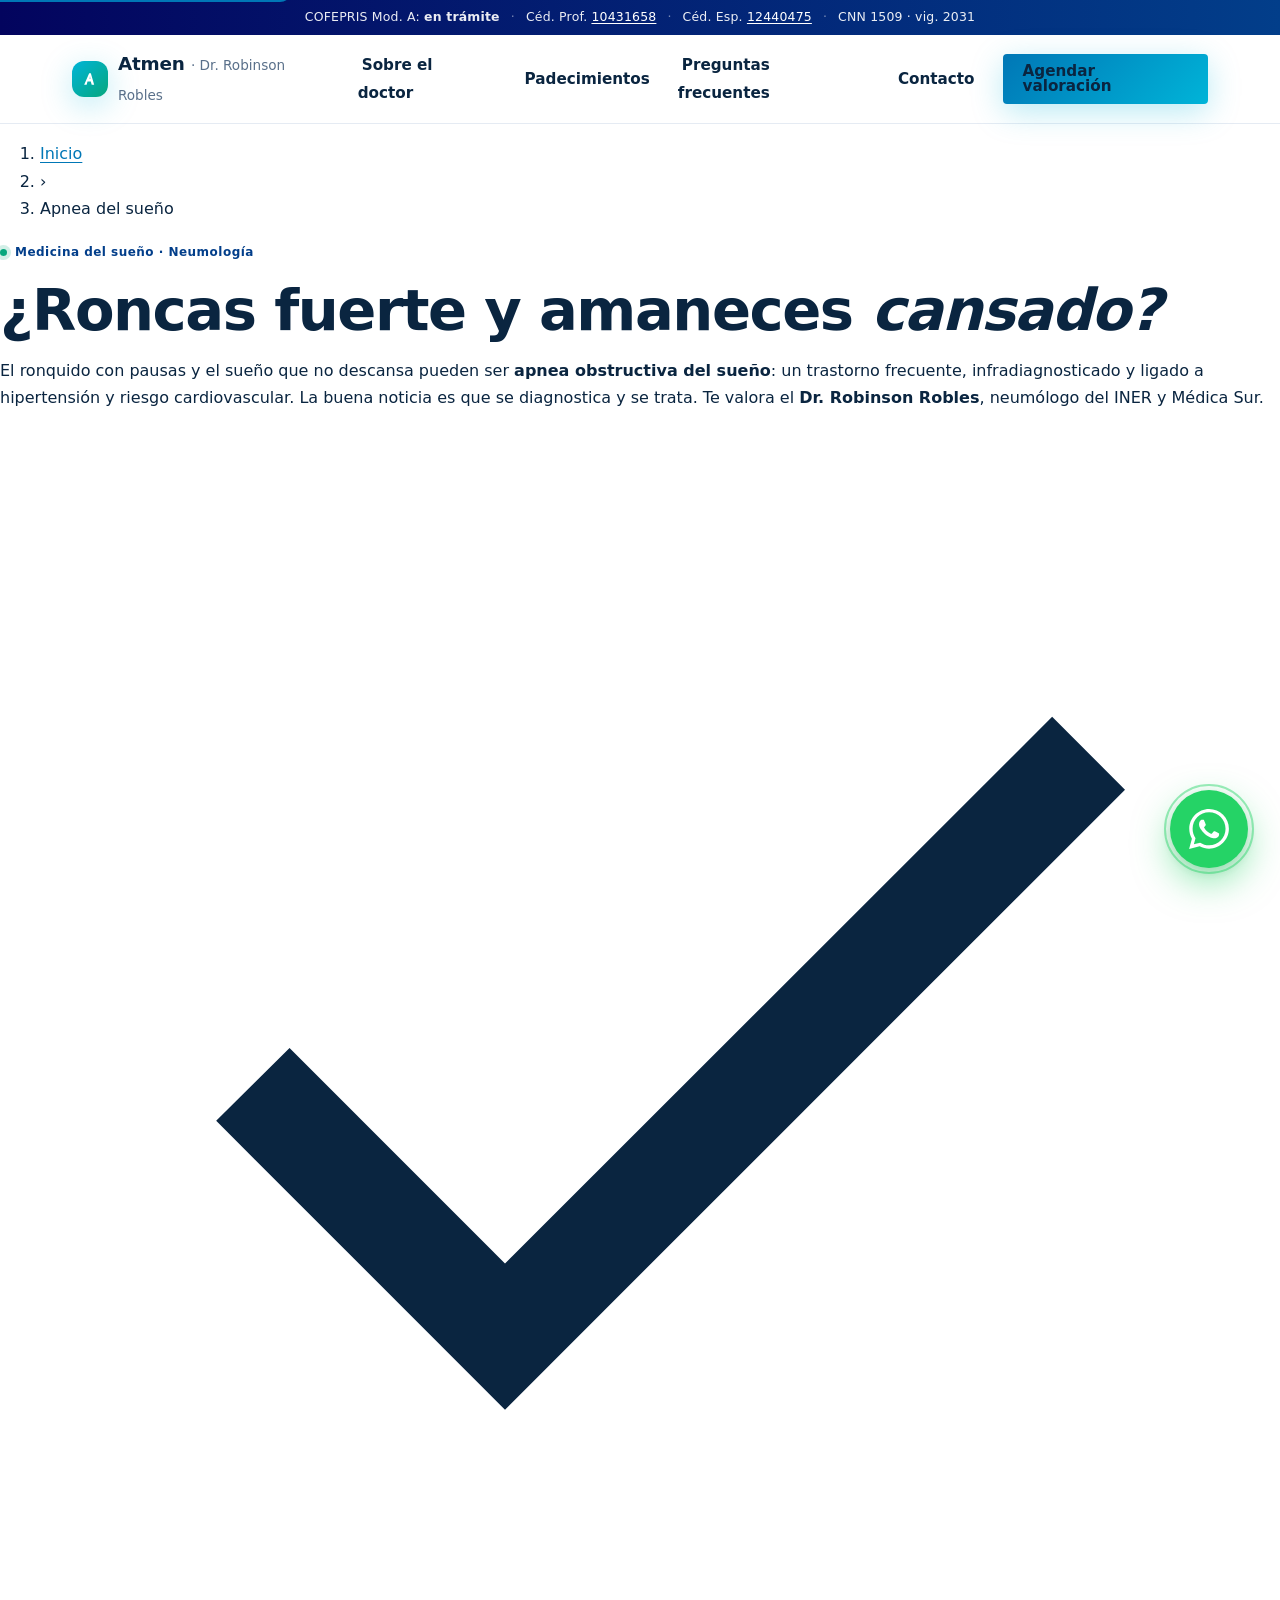
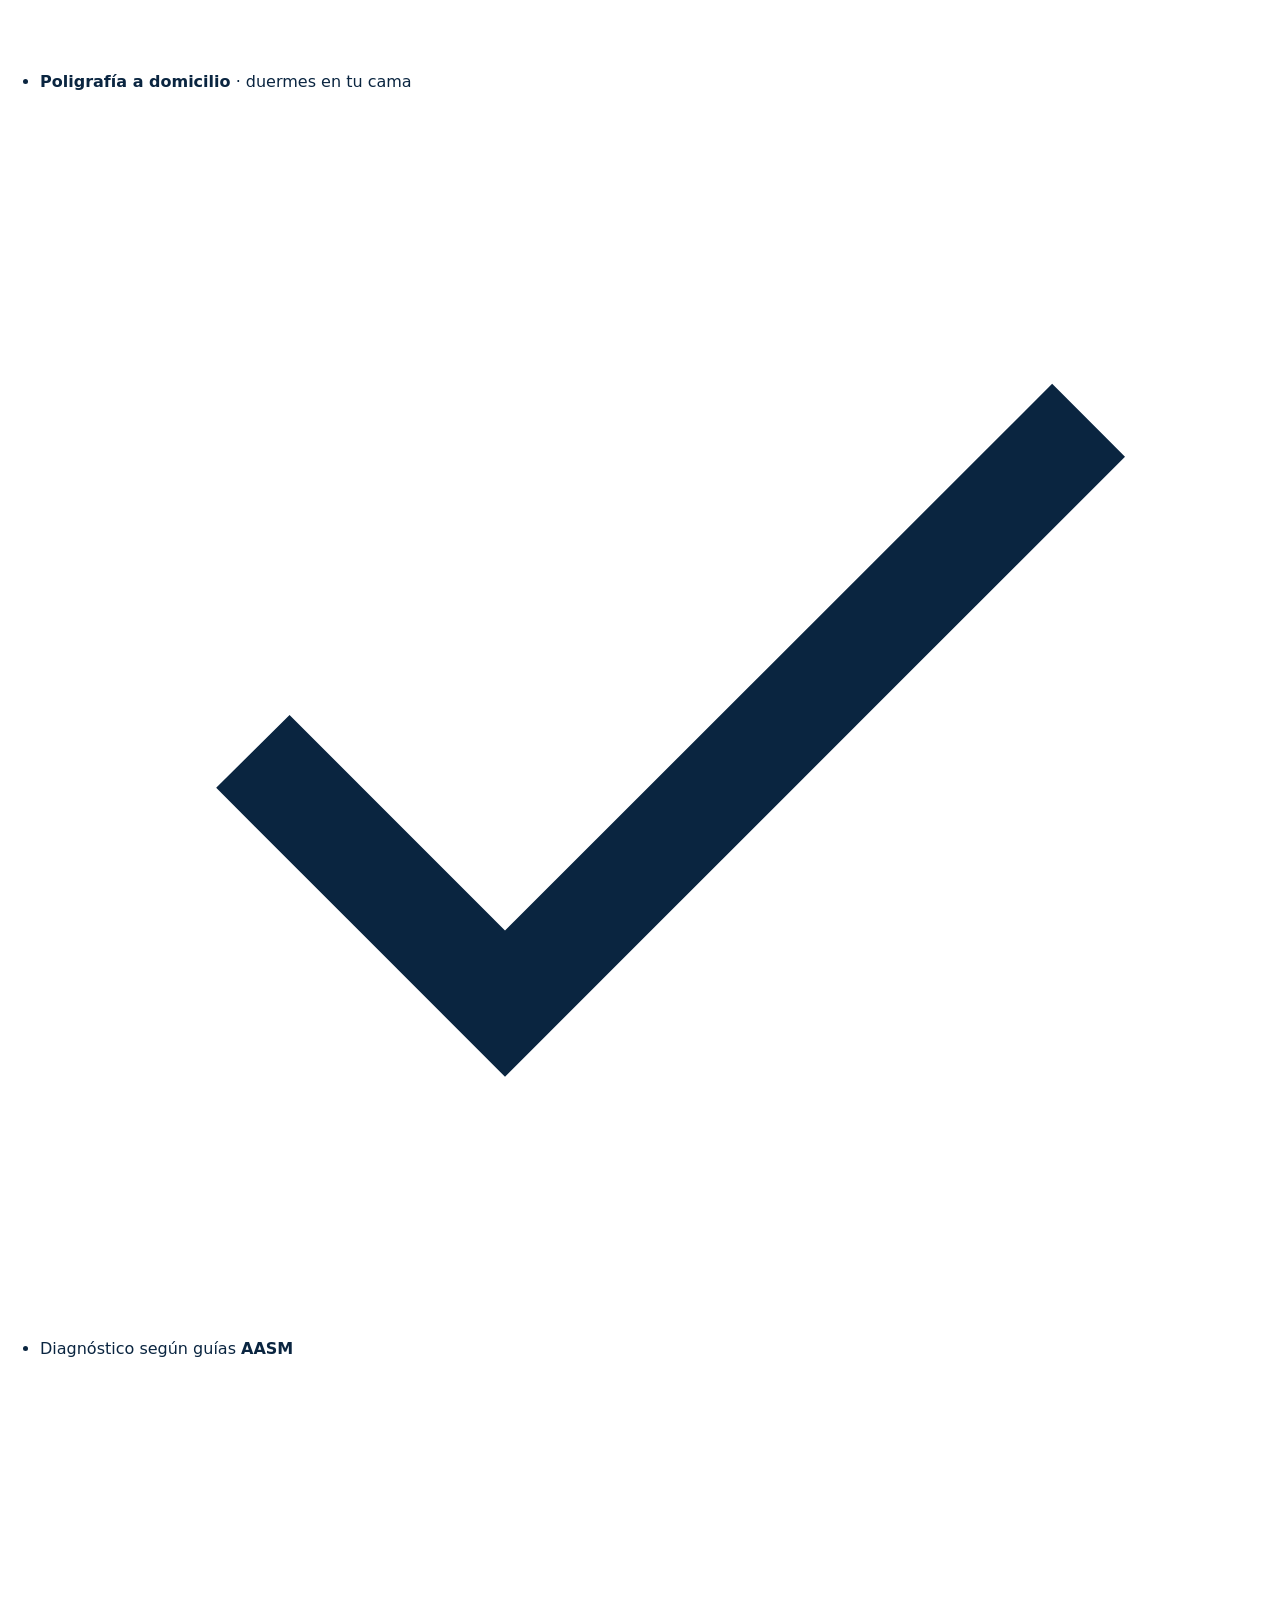
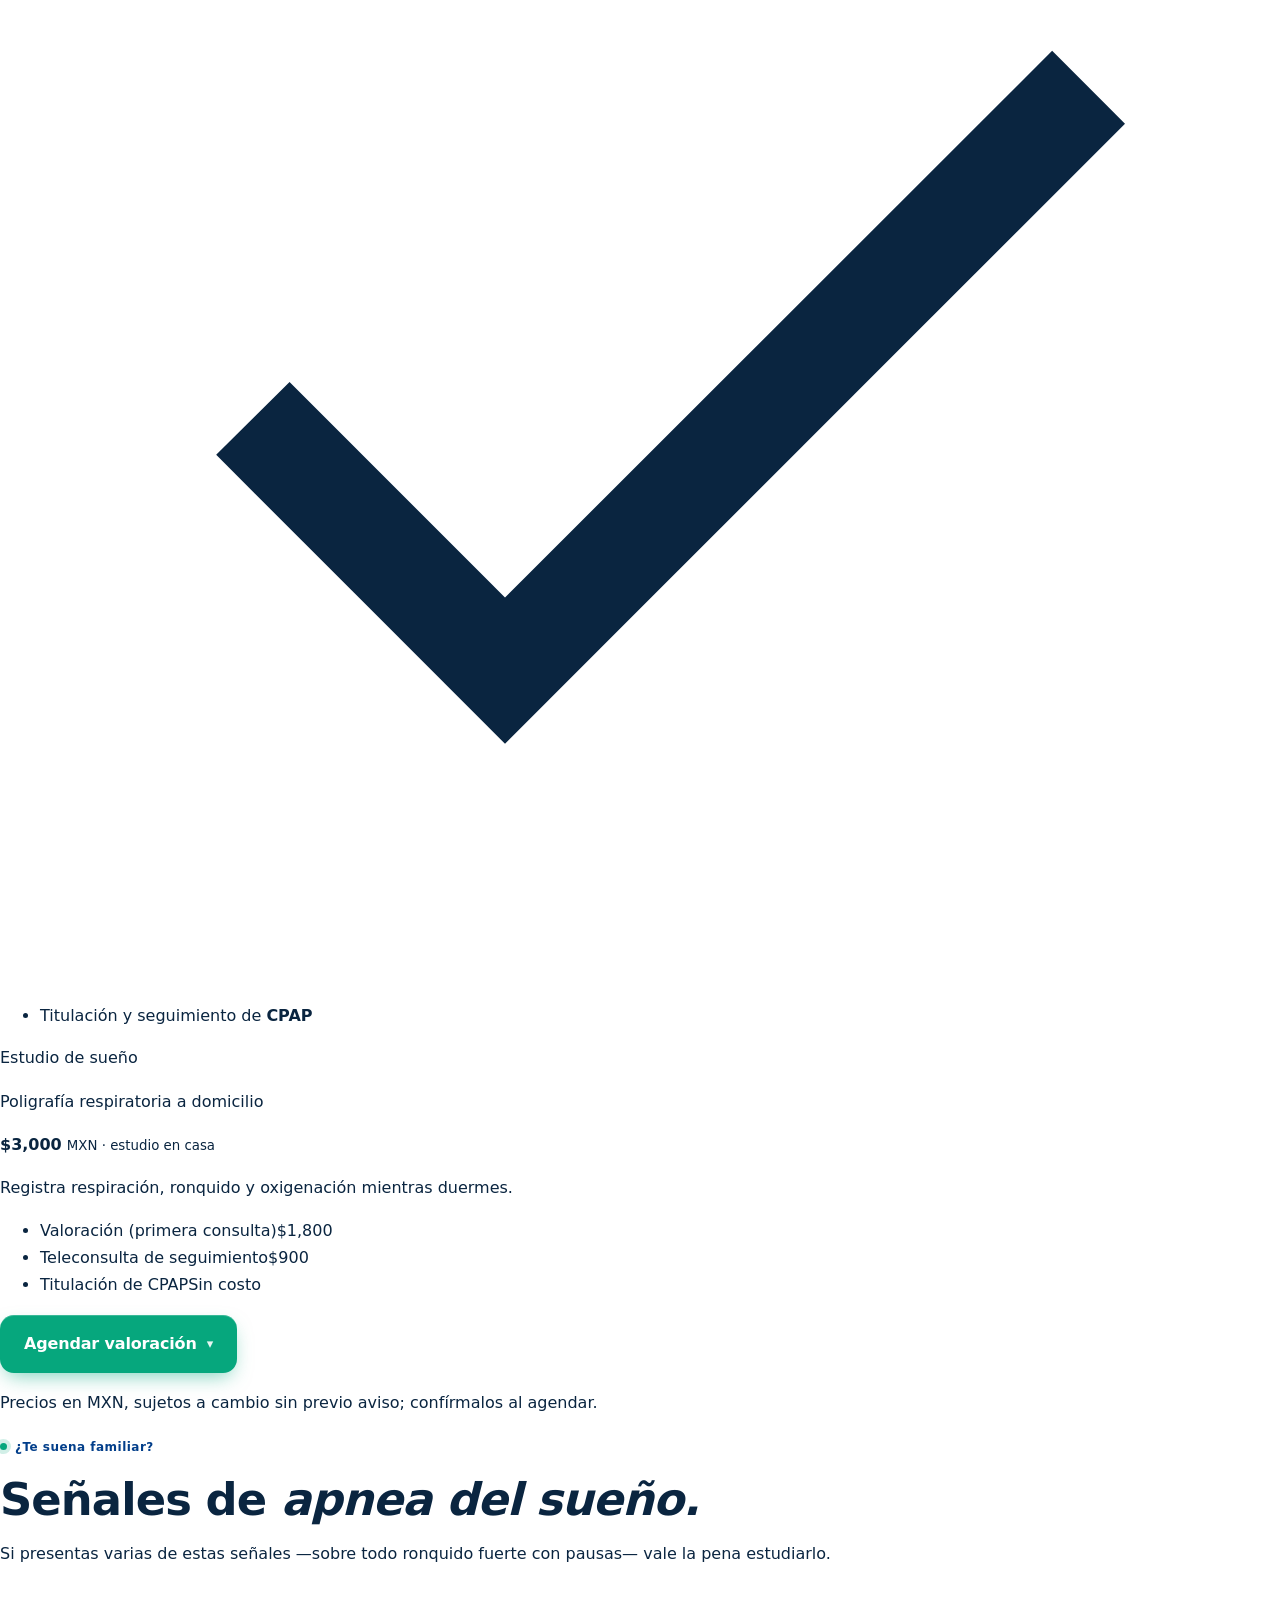
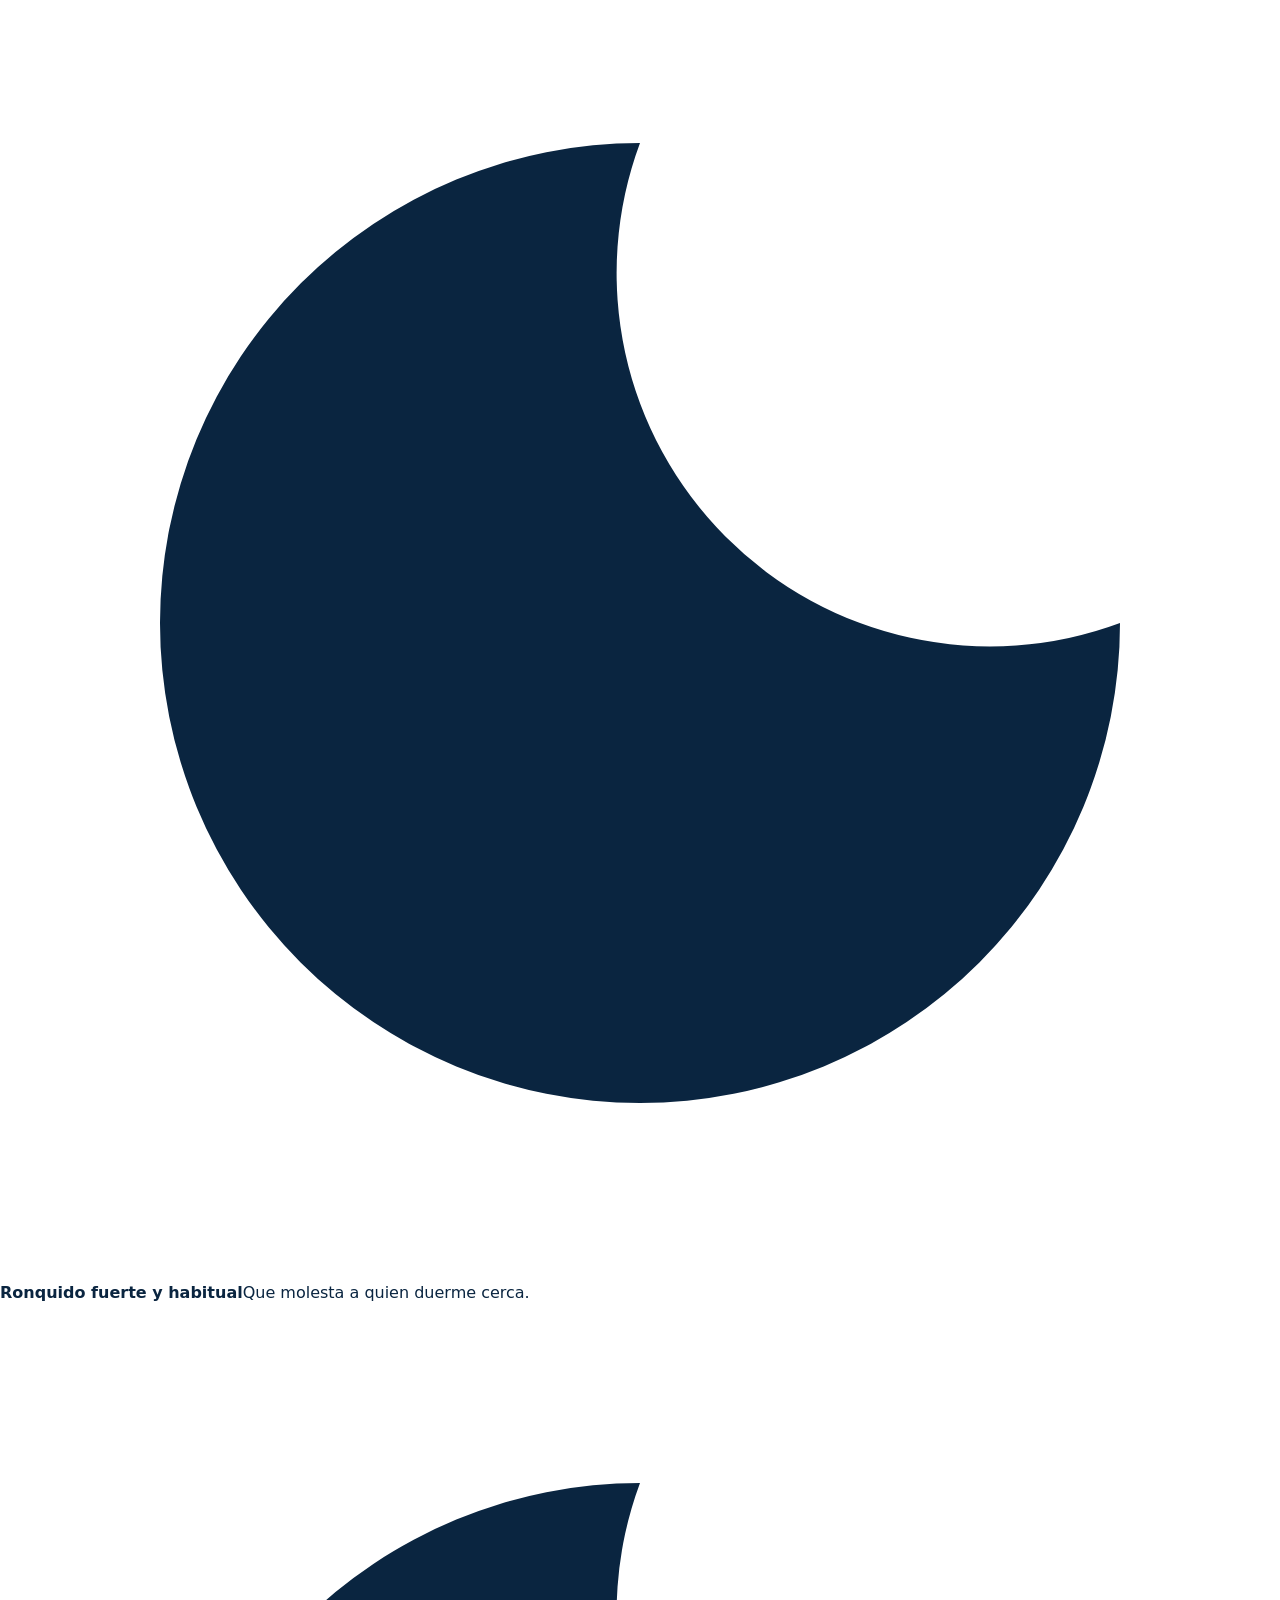
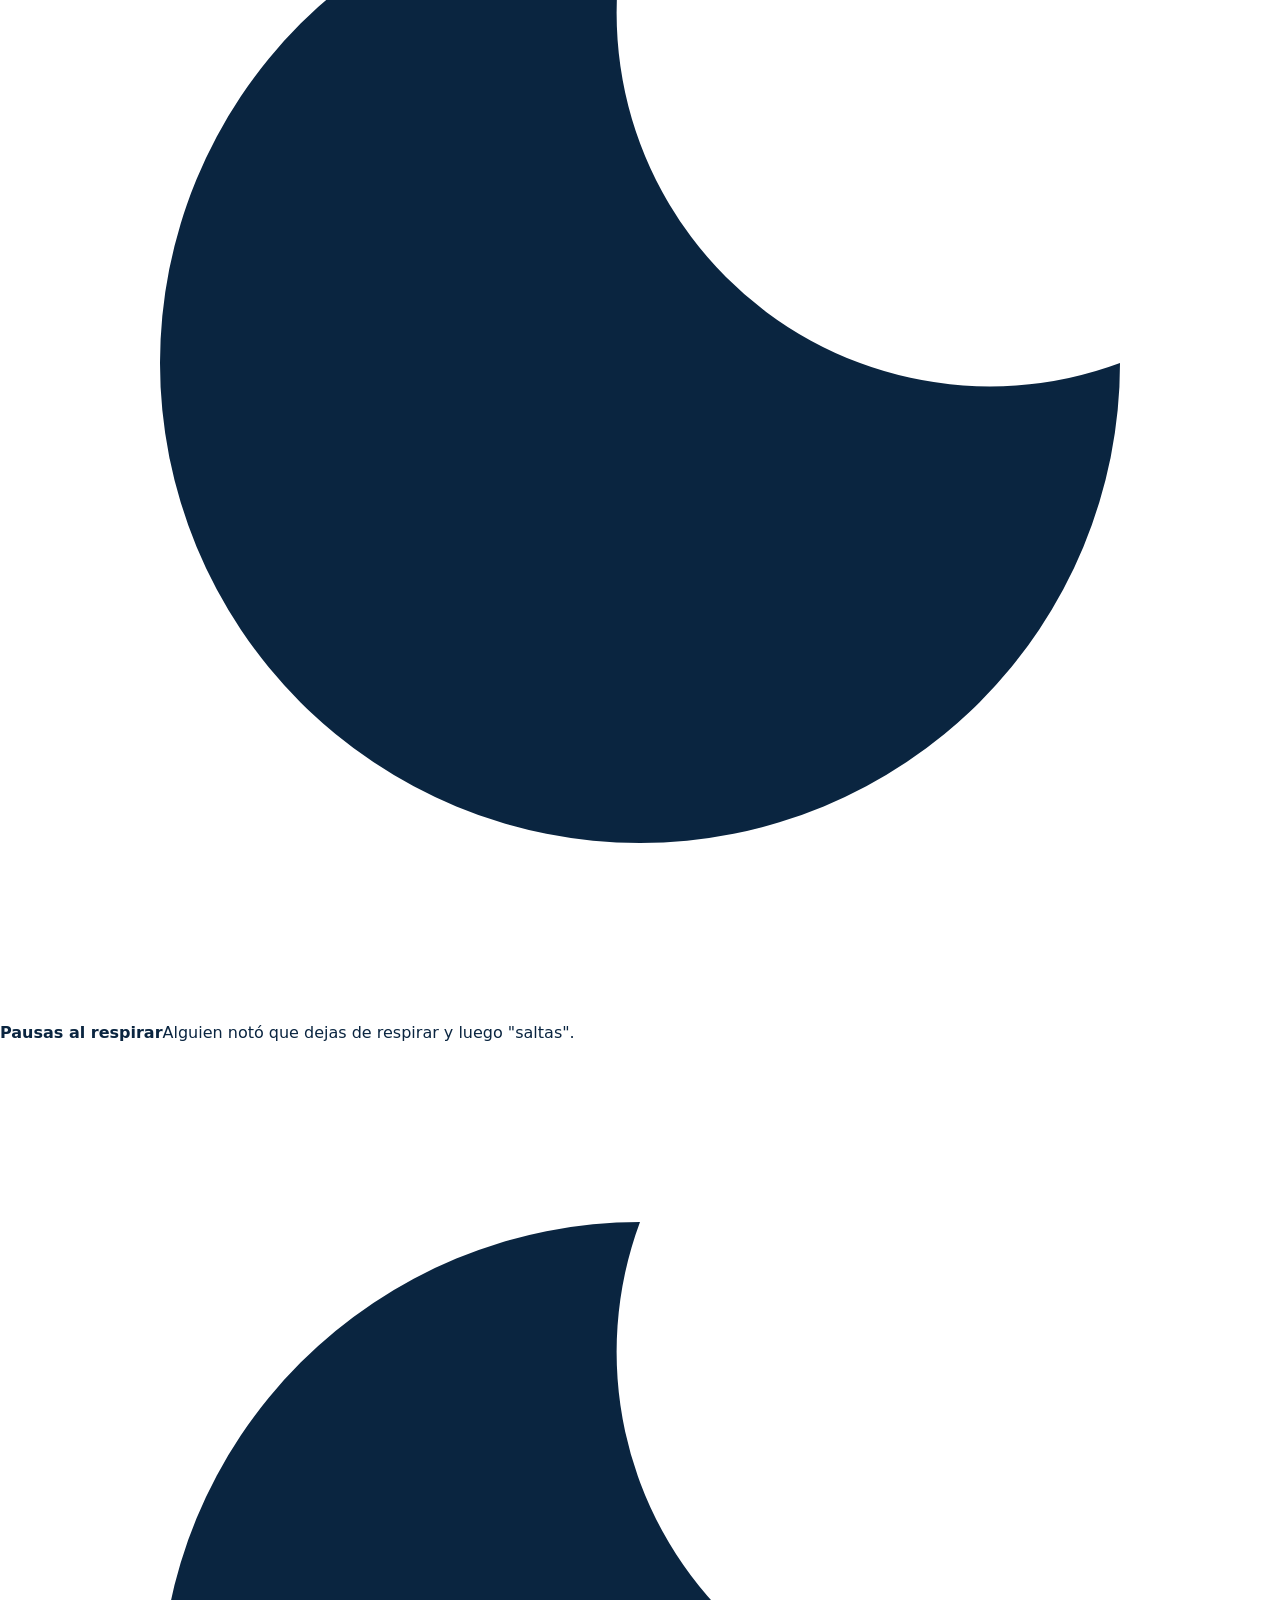
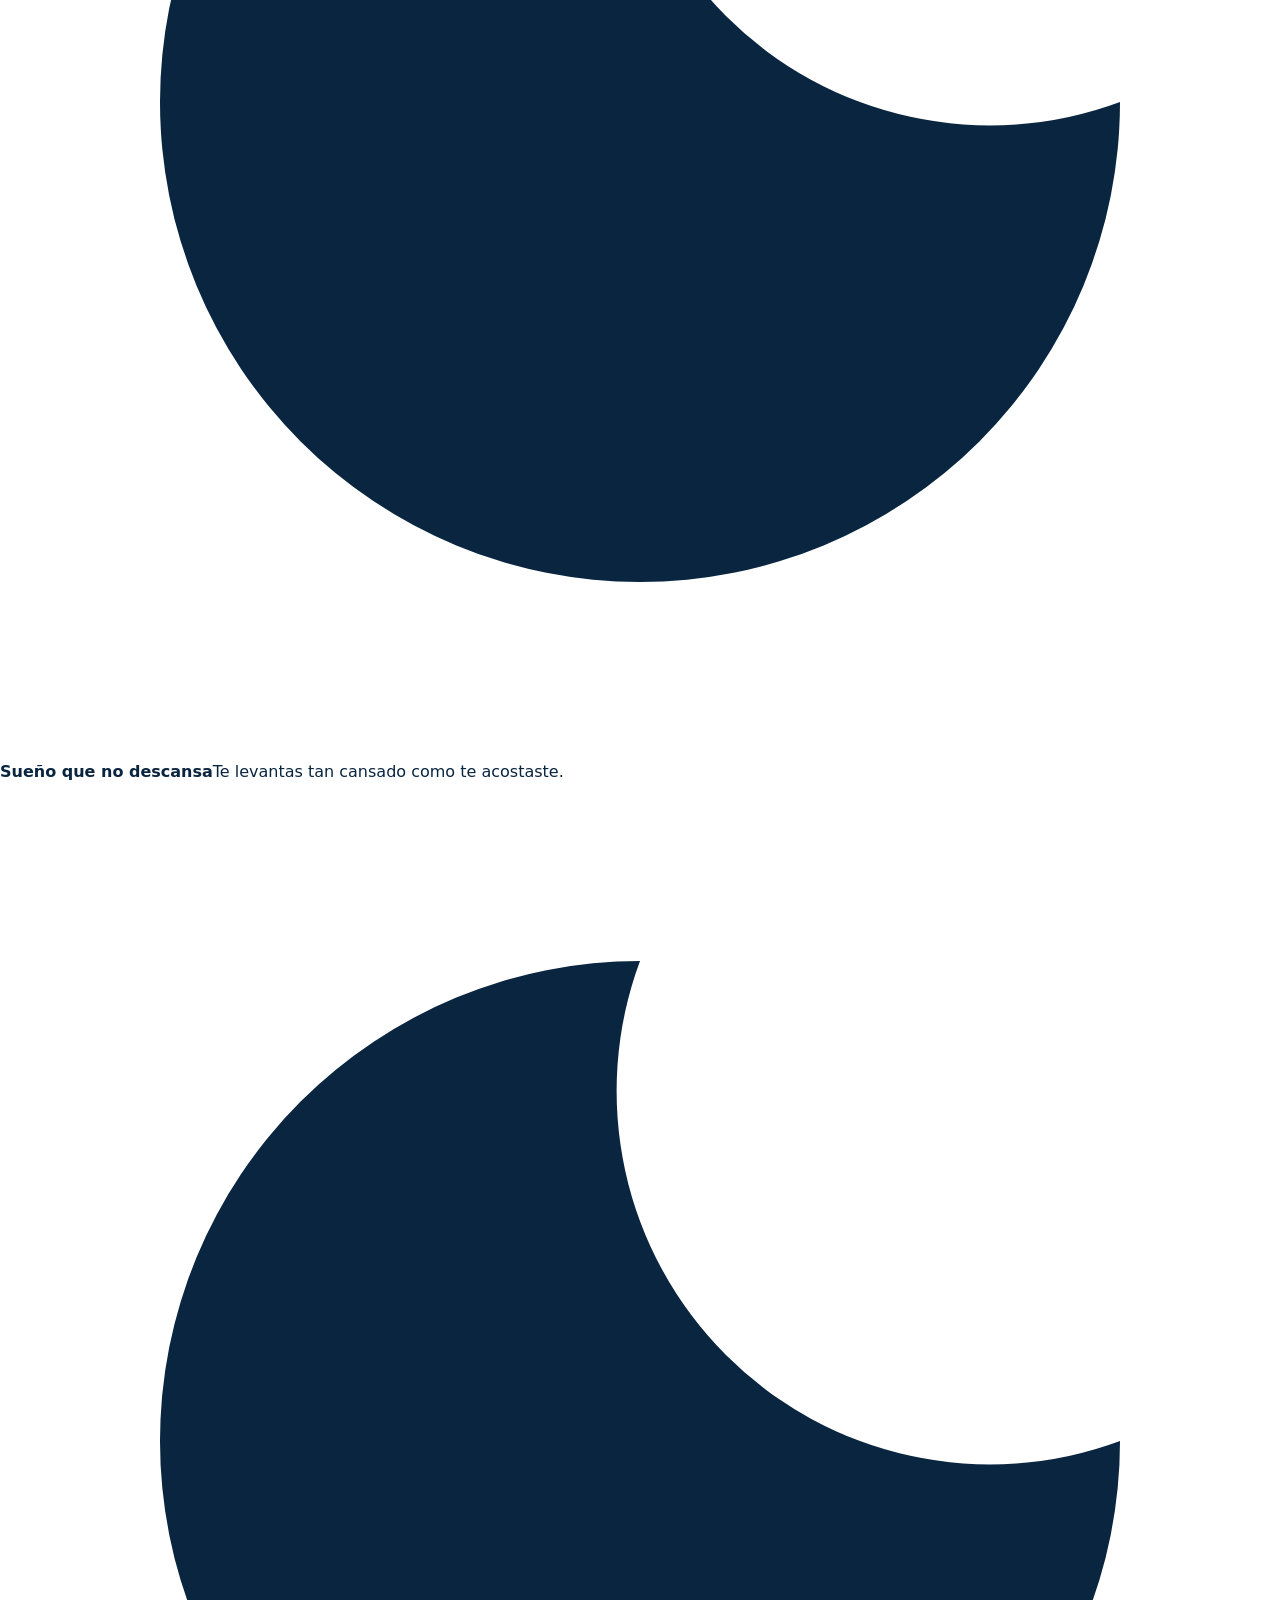
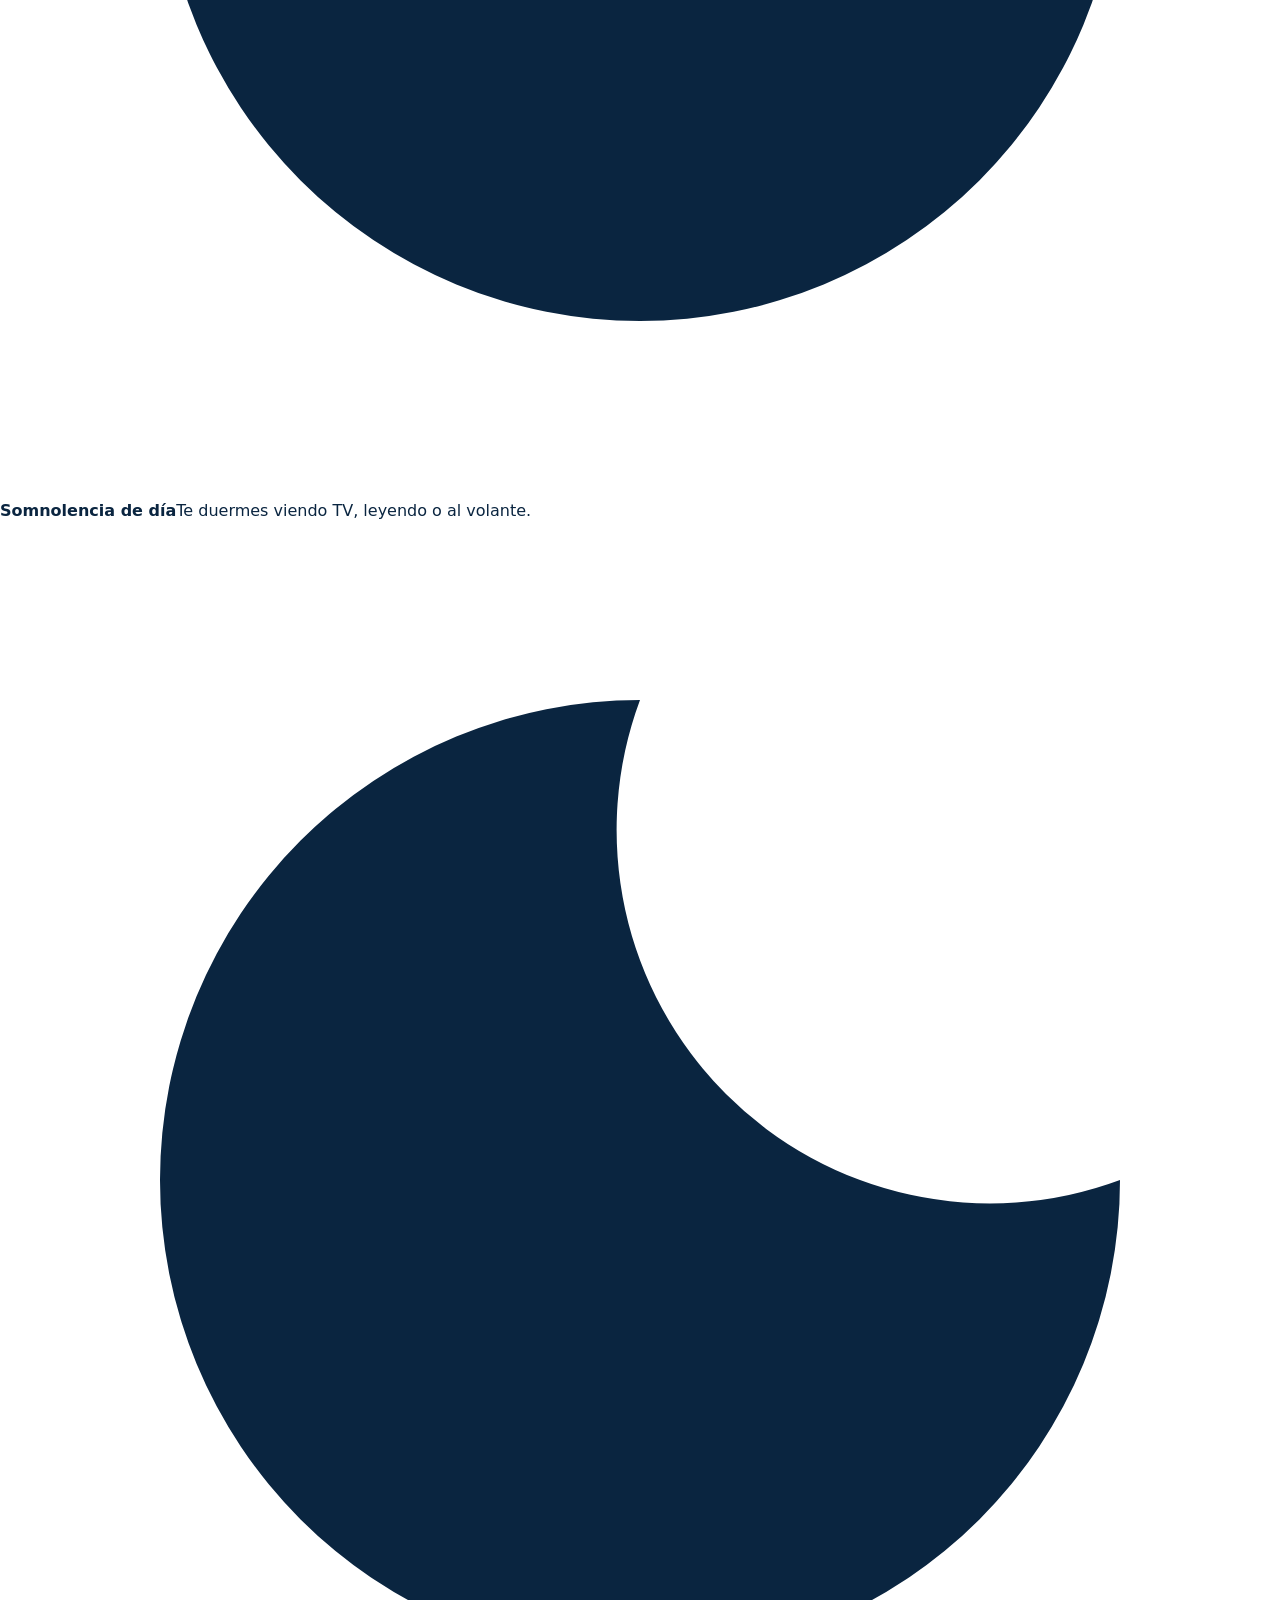
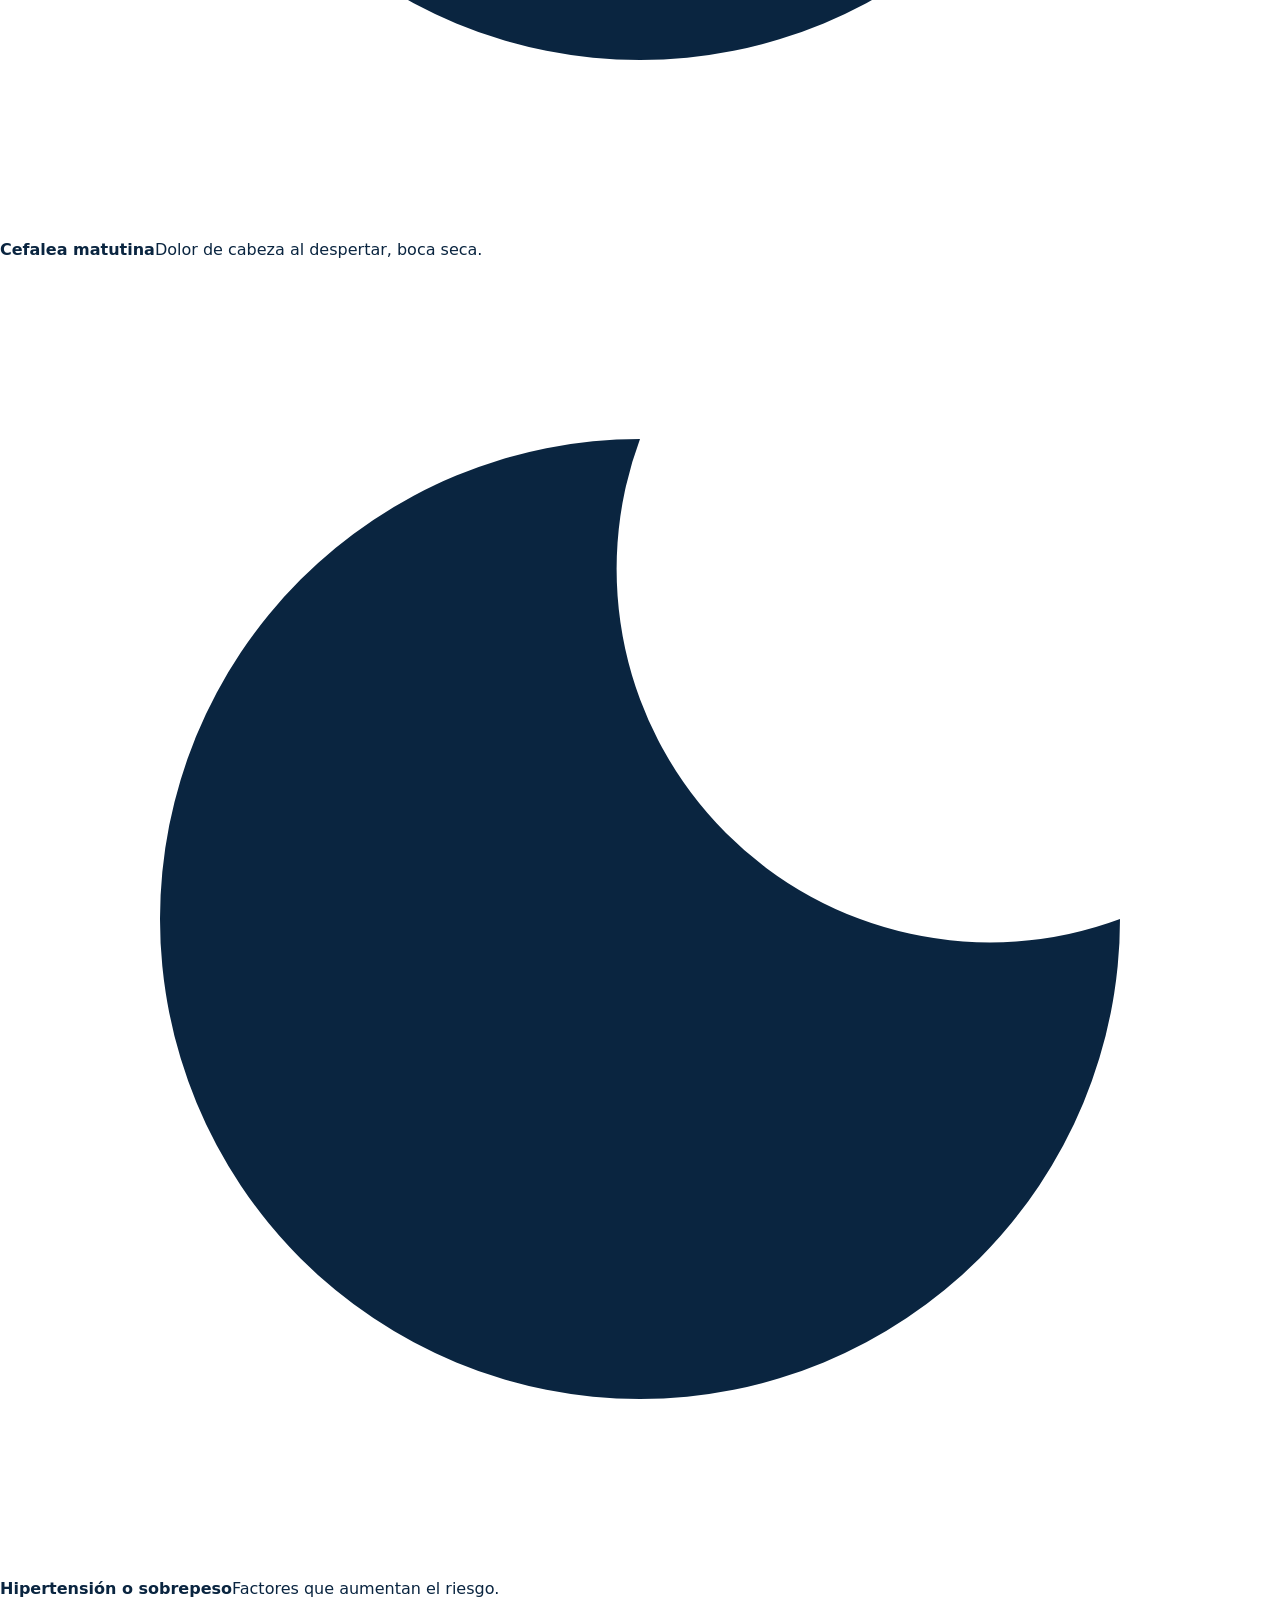
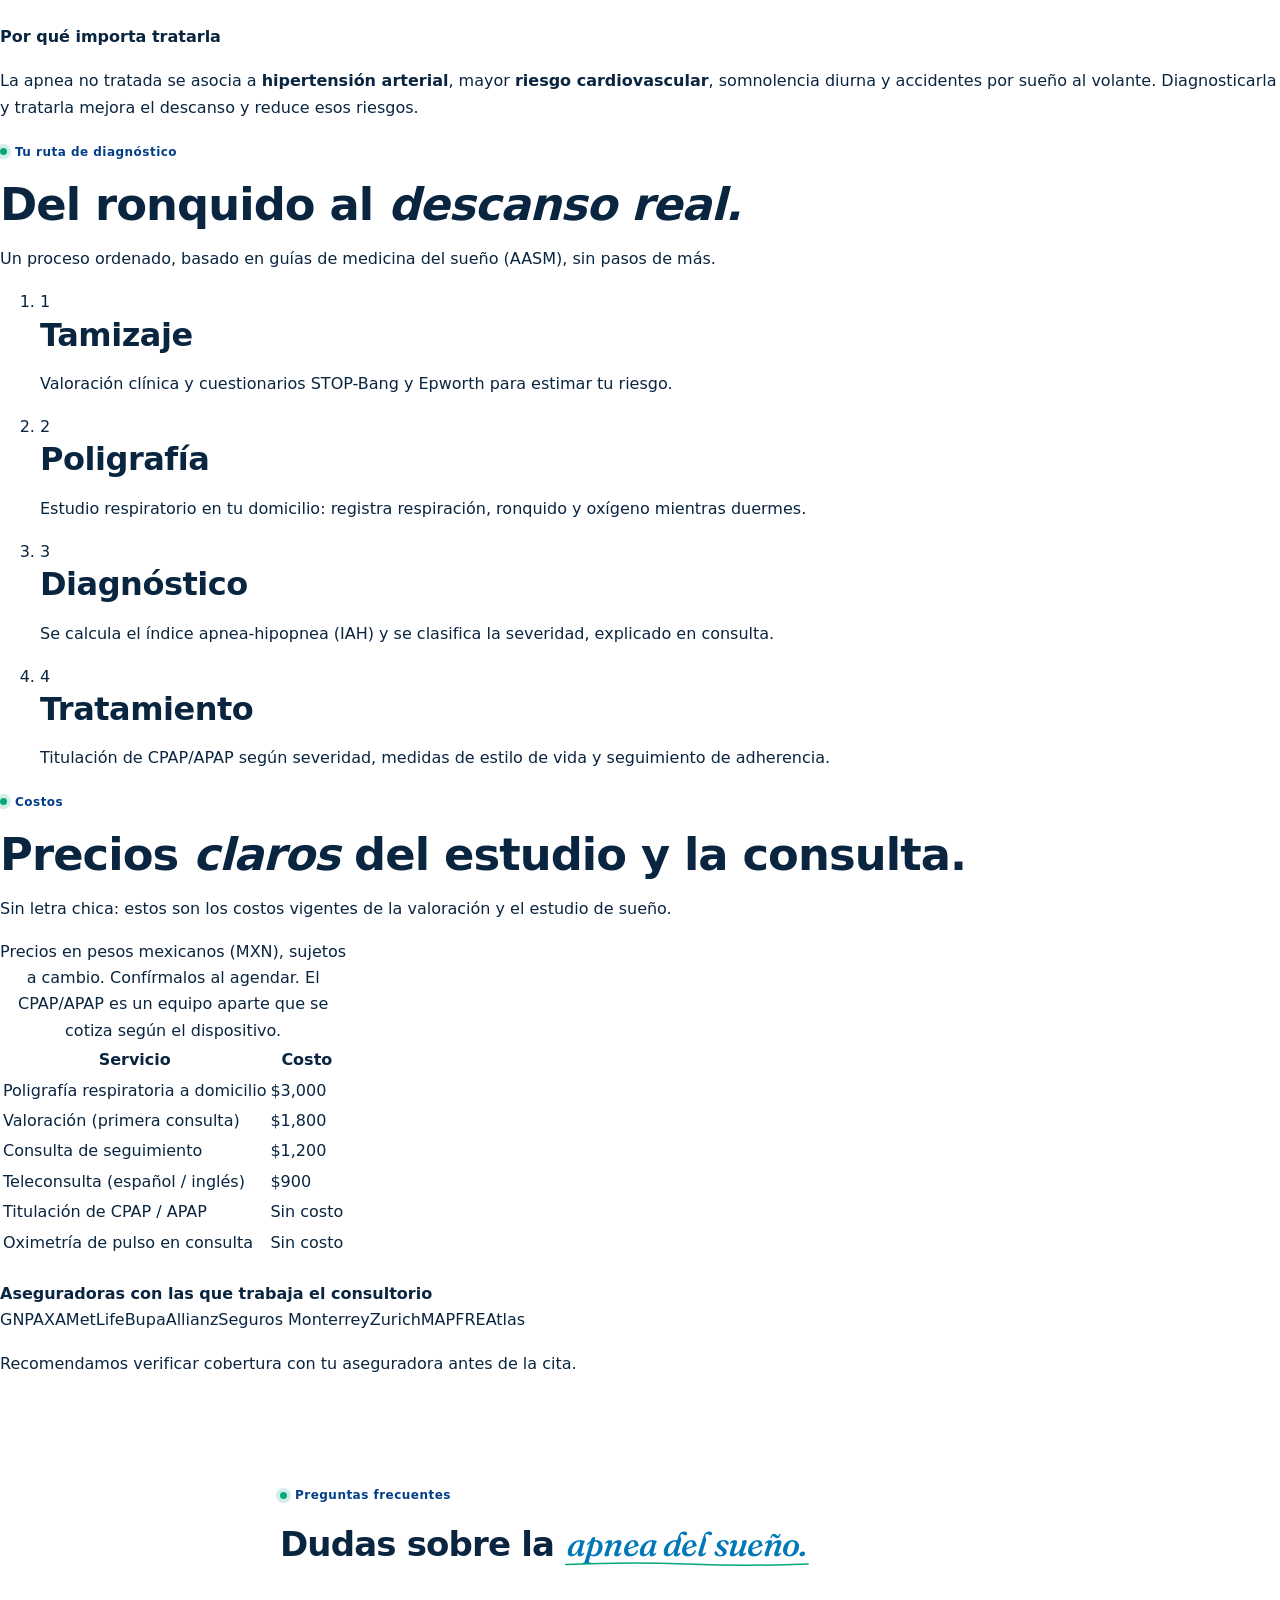
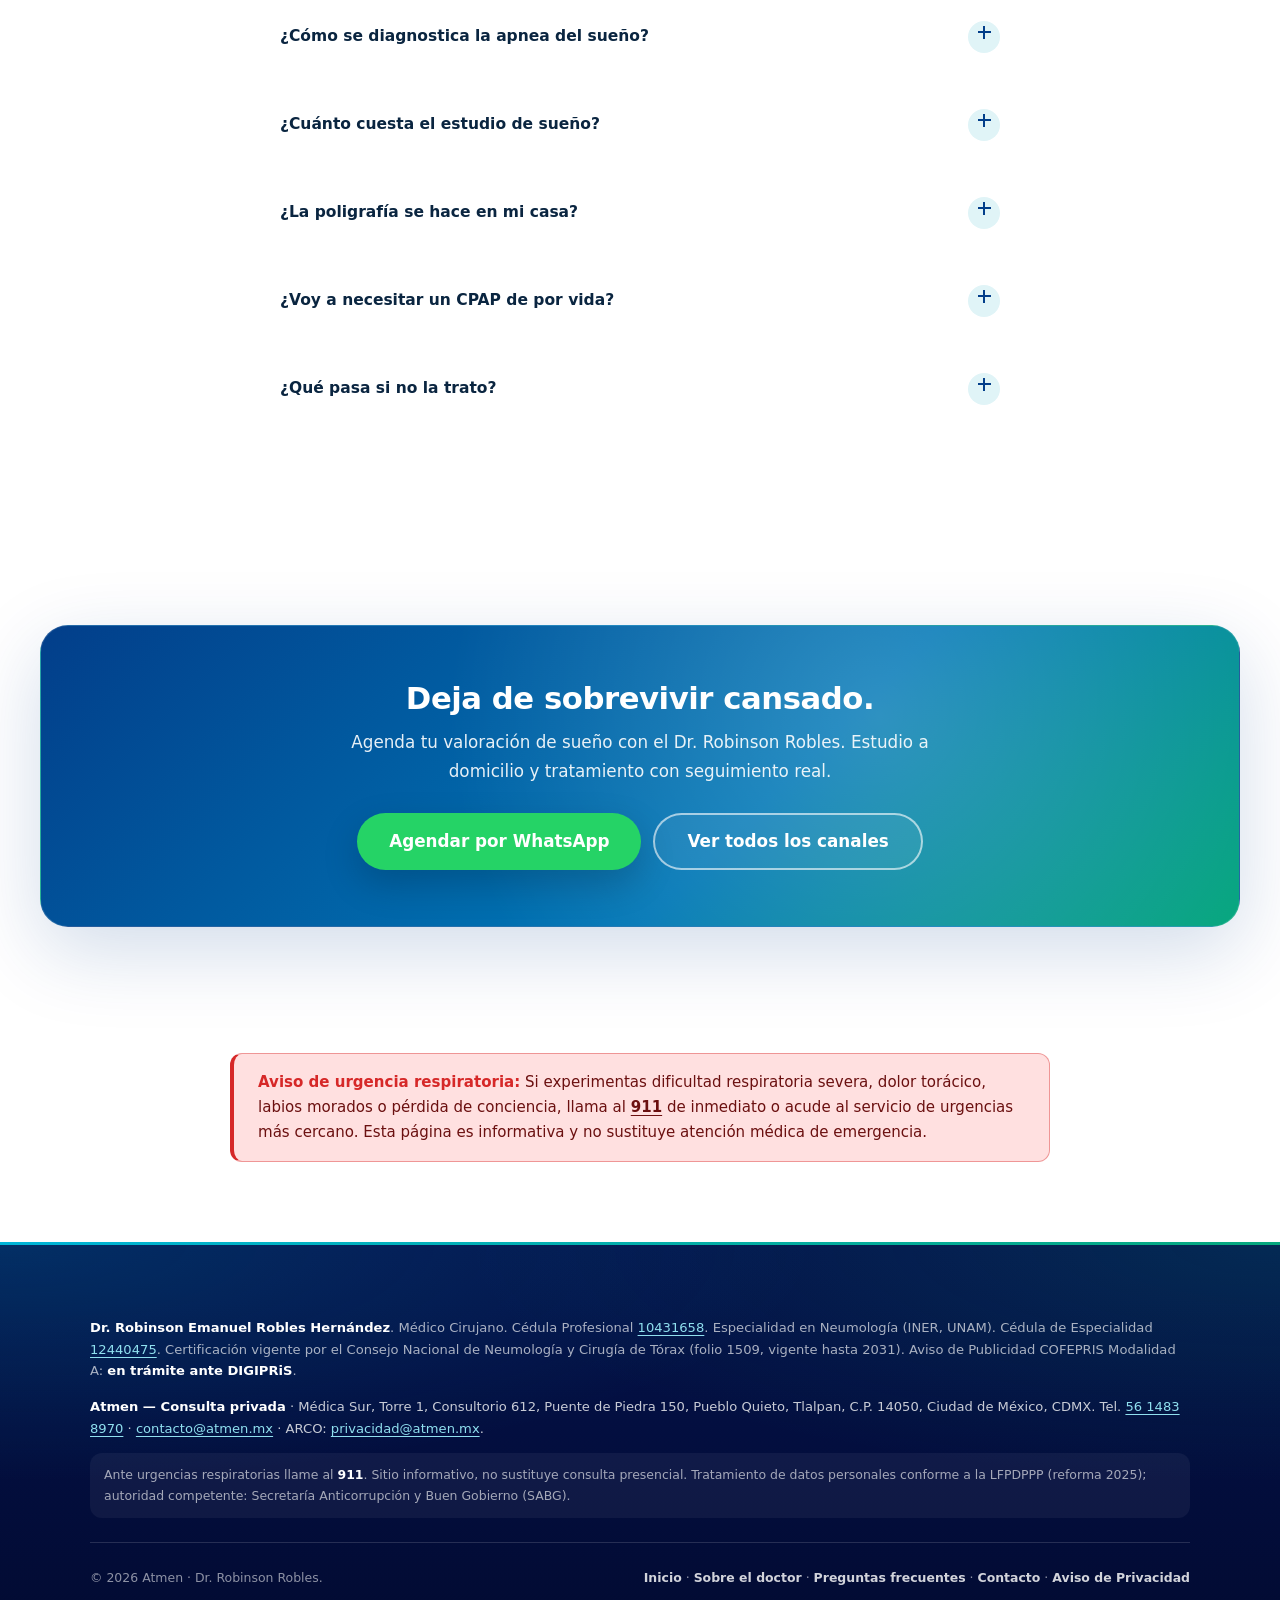
==== apnea-del-sueno/index.html @ 2879128b "feat(landing): pulido UX premium, fichas de padecimientos interactivas y FAQ con evidencia Padecimie" ====
<!DOCTYPE html>
<html lang="es-MX">
<head>
  <meta charset="UTF-8">
  <meta name="viewport" content="width=device-width, initial-scale=1.0, viewport-fit=cover">

  <title>Apnea del Sueño en CDMX | Diagnóstico y CPAP — Dr. Robinson Robles</title>
  <meta name="description" content="¿Roncas y amaneces cansado? Diagnóstico de apnea del sueño en CDMX con poligrafía respiratoria a domicilio ($3,000) y titulación de CPAP. Valoración con el Dr. Robinson Robles, neumólogo del INER y Médica Sur.">
  <meta name="author" content="Dr. Robinson Emanuel Robles Hernández">
  <meta name="robots" content="noindex, follow, max-image-preview:large">
  <meta name="theme-color" content="#023e8a" media="(prefers-color-scheme: light)">
  <meta name="theme-color" content="#03045e" media="(prefers-color-scheme: dark)">
  <meta name="format-detection" content="telephone=yes">

  <meta name="geo.region" content="MX-CMX">
  <meta name="geo.placename" content="Ciudad de México">
  <meta name="geo.position" content="19.292000;-99.173500">
  <meta name="ICBM" content="19.292000, -99.173500">

  <link rel="canonical" href="https://atmen.mx/apnea-del-sueno/">
  <link rel="alternate" hreflang="es-MX" href="https://atmen.mx/apnea-del-sueno/">
  <link rel="alternate" hreflang="x-default" href="https://atmen.mx/apnea-del-sueno/">

  <meta property="og:type" content="website">
  <meta property="og:site_name" content="Atmen">
  <meta property="og:title" content="Apnea del Sueño en CDMX | Diagnóstico y CPAP — Dr. Robinson Robles">
  <meta property="og:description" content="Diagnóstico de apnea del sueño con poligrafía respiratoria a domicilio y titulación de CPAP. Valoración con un neumólogo del INER y Médica Sur.">
  <meta property="og:url" content="https://atmen.mx/apnea-del-sueno/">
  <meta property="og:locale" content="es_MX">
  <meta property="og:image" content="https://atmen.mx/images/og-home.svg">
  <meta property="og:image:width" content="1200">
  <meta property="og:image:height" content="630">
  <meta property="og:image:alt" content="Diagnóstico de apnea del sueño con el Dr. Robinson Robles, CDMX.">

  <meta name="twitter:card" content="summary_large_image">
  <meta name="twitter:title" content="Apnea del Sueño en CDMX | Diagnóstico y CPAP — Dr. Robinson Robles">
  <meta name="twitter:description" content="Diagnóstico de apnea del sueño con poligrafía respiratoria a domicilio y titulación de CPAP.">
  <meta name="twitter:image" content="https://atmen.mx/images/og-home.svg">

  <link rel="icon" type="image/svg+xml" href="../images/favicon.svg">
  <link rel="apple-touch-icon" href="../images/favicon.svg">
  <link rel="manifest" href="../manifest.webmanifest">

  <link rel="preconnect" href="https://fonts.googleapis.com">
  <link rel="preconnect" href="https://fonts.gstatic.com" crossorigin>

  <script type="application/ld+json">
  {
    "@context": "https://schema.org",
    "@graph": [
      {
        "@type": "MedicalWebPage",
        "@id": "https://atmen.mx/apnea-del-sueno/#webpage",
        "url": "https://atmen.mx/apnea-del-sueno/",
        "name": "Apnea del Sueño en CDMX | Diagnóstico y CPAP — Dr. Robinson Robles",
        "inLanguage": "es-MX",
        "isPartOf": { "@id": "https://atmen.mx/#website" },
        "datePublished": "2026-05-28",
        "dateModified": "2026-05-28",
        "lastReviewed": "2026-05-28",
        "reviewedBy": { "@id": "https://atmen.mx/#physician" },
        "specialty": "https://schema.org/Pulmonary",
        "audience": { "@type": "MedicalAudience", "audienceType": "Patient" },
        "about": { "@type": "MedicalCondition", "name": "Apnea obstructiva del sueño", "alternateName": "SAOS" },
        "mainContentOfPage": { "@type": "WebPageElement", "cssSelector": "main" }
      },
      {
        "@type": "BreadcrumbList",
        "@id": "https://atmen.mx/apnea-del-sueno/#breadcrumb",
        "itemListElement": [
          { "@type": "ListItem", "position": 1, "name": "Inicio", "item": "https://atmen.mx/" },
          { "@type": "ListItem", "position": 2, "name": "Apnea del sueño", "item": "https://atmen.mx/apnea-del-sueno/" }
        ]
      },
      {
        "@type": ["Physician", "Person"],
        "@id": "https://atmen.mx/#physician",
        "name": "Dr. Robinson Emanuel Robles Hernández",
        "alternateName": "Dr. Robinson Robles",
        "honorificPrefix": "Dr.",
        "jobTitle": "Médico Neumólogo · Investigador clínico",
        "image": "https://atmen.mx/images/doctor-portrait.svg",
        "url": "https://atmen.mx/sobre-el-doctor/",
        "telephone": "+5215614838970",
        "email": "contacto@atmen.mx",
        "medicalSpecialty": "https://schema.org/Pulmonary",
        "knowsLanguage": ["es-MX", "en"],
        "worksFor": { "@id": "https://atmen.mx/#organization" },
        "hasCredential": [
          { "@type": "EducationalOccupationalCredential", "name": "Cédula Profesional de Médico Cirujano", "credentialCategory": "license", "identifier": "10431658" },
          { "@type": "EducationalOccupationalCredential", "name": "Cédula de Especialidad en Neumología", "credentialCategory": "license", "identifier": "12440475" }
        ],
        "sameAs": [
          "https://www.doctoralia.com.mx/robinson-robles/neumologo/ciudad-de-mexico",
          "https://scholar.google.com/citations?user=r5pw7WwAAAAJ&hl=es",
          "https://orcid.org/0000-0003-3708-7368"
        ]
      },
      {
        "@type": ["MedicalClinic", "MedicalOrganization"],
        "@id": "https://atmen.mx/#organization",
        "name": "Atmen — Consultorio del Dr. Robinson Robles",
        "url": "https://atmen.mx/",
        "telephone": "+5215614838970",
        "email": "contacto@atmen.mx",
        "priceRange": "$$",
        "currenciesAccepted": "MXN",
        "medicalSpecialty": "https://schema.org/Pulmonary",
        "address": { "@type": "PostalAddress", "streetAddress": "Puente de Piedra 150, Torre 1, Consultorio 612", "addressLocality": "Tlalpan", "addressRegion": "CDMX", "postalCode": "14050", "addressCountry": "MX" },
        "geo": { "@type": "GeoCoordinates", "latitude": 19.292000, "longitude": -99.173500 },
        "containedInPlace": { "@type": "Hospital", "name": "Hospital Médica Sur", "url": "https://www.medicasur.com.mx/" },
        "aggregateRating": { "@type": "AggregateRating", "bestRating": "5", "worstRating": "1", "ratingValue": "4.9", "ratingCount": 131, "reviewCount": 131 }
      },
      {
        "@type": "FAQPage",
        "@id": "https://atmen.mx/apnea-del-sueno/#faq",
        "mainEntity": [
          { "@type": "Question", "name": "¿Cómo se diagnostica la apnea del sueño?", "acceptedAnswer": { "@type": "Answer", "text": "Se inicia con una valoración clínica y cuestionarios de tamizaje (STOP-Bang, Epworth). El diagnóstico se confirma con una poligrafía respiratoria, que en muchos casos puede realizarse en tu domicilio, o con polisomnografía cuando el caso lo amerita. El resultado se expresa en el índice de apnea-hipopnea (IAH)." } },
          { "@type": "Question", "name": "¿Cuánto cuesta el estudio de sueño?", "acceptedAnswer": { "@type": "Answer", "text": "La poligrafía respiratoria tiene un costo de $3,000 MXN y la valoración (primera consulta) $1,800 MXN. Precios sujetos a cambio; confírmalos al agendar." } },
          { "@type": "Question", "name": "¿La poligrafía se hace en casa?", "acceptedAnswer": { "@type": "Answer", "text": "En la mayoría de los casos sí: es un estudio domiciliario que registra tu respiración, ronquido y oxigenación mientras duermes en tu propia cama. La polisomnografía en laboratorio se reserva para casos seleccionados." } },
          { "@type": "Question", "name": "¿Qué es el CPAP y necesito uno de por vida?", "acceptedAnswer": { "@type": "Answer", "text": "El CPAP es un dispositivo que mantiene la vía aérea abierta con presión de aire durante el sueño; es el tratamiento de referencia para la apnea moderada a grave. La necesidad y duración dependen de la severidad y de medidas como el control de peso. El plan se individualiza y se ajusta en seguimiento." } },
          { "@type": "Question", "name": "¿Qué riesgos tiene no tratar la apnea?", "acceptedAnswer": { "@type": "Answer", "text": "La apnea del sueño no tratada se asocia a hipertensión arterial, mayor riesgo cardiovascular, somnolencia diurna, accidentes por sueño al volante y deterioro de la calidad de vida. El tratamiento busca reducir esos riesgos." } }
        ]
      }
    ]
  }
  </script>

  <link rel="stylesheet" href="https://fonts.googleapis.com/css2?family=Fraunces:ital,opsz,wght@1,9..144,500&family=Inter:wght@400;500;600;700;800&display=swap" media="print" onload="this.media='all'">
  <noscript><link rel="stylesheet" href="https://fonts.googleapis.com/css2?family=Fraunces:ital,opsz,wght@1,9..144,500&family=Inter:wght@400;500;600;700;800&display=swap"></noscript>

  <link rel="stylesheet" href="../css/tokens.css">
  <link rel="stylesheet" href="../css/site.css">
  <link rel="stylesheet" href="../css/premium.css">
  <link rel="stylesheet" href="../css/signature.css">
  <link rel="stylesheet" href="../css/promo.css">
</head>
<body class="has-sticky-cta theme-sueno">
  <script>document.body.classList.add('js-enabled');</script>

  <a class="skip-link" href="#main">Saltar al contenido principal</a>

  <div class="top-bar-legal" role="region" aria-label="Cumplimiento sanitario">
    <span>COFEPRIS Mod. A: <strong>en trámite</strong></span>
    <span class="sep" aria-hidden="true">·</span>
    <span>Céd. Prof. <a href="https://www.cedulaprofesional.sep.gob.mx/" rel="external noopener">10431658</a></span>
    <span class="sep" aria-hidden="true">·</span>
    <span>Céd. Esp. <a href="https://www.cedulaprofesional.sep.gob.mx/" rel="external noopener">12440475</a></span>
    <span class="sep" aria-hidden="true">·</span>
    <span>CNN 1509 · vig. 2031</span>
  </div>

  <nav class="navbar" id="mainNav" aria-label="Navegación principal">
    <div class="navbar__container">
      <a href="../index.html" class="navbar__brand" aria-label="Atmen — Inicio">
        <span class="navbar__brand-mark" aria-hidden="true">
          <svg viewBox="0 0 24 24" width="20" height="20" fill="currentColor"><path d="M11 5h2l4 14h-3l-1-4h-4l-1 4H5z M11.6 12h.8L12 8.5z"/></svg>
        </span>
        <span>Atmen <span class="navbar__brand-suffix">· Dr. Robinson Robles</span></span>
      </a>
      <button class="navbar__toggler" type="button" aria-label="Abrir menú de navegación" aria-expanded="false" aria-controls="navMenu">
        <span class="bar" aria-hidden="true"></span>
        <span class="bar" aria-hidden="true"></span>
        <span class="bar" aria-hidden="true"></span>
      </button>
      <ul class="navbar__menu" id="navMenu">
        <li><a href="../sobre-el-doctor/index.html">Sobre el doctor</a></li>
        <li><a href="../index.html#padecimientos">Padecimientos</a></li>
        <li><a href="../preguntas-frecuentes/index.html">Preguntas frecuentes</a></li>
        <li><a href="../contacto/index.html">Contacto</a></li>
        <li>
          <a class="btn btn--primary btn-pro navbar__cta" href="https://wa.me/5215614838970?text=Hola%2C%20vi%20la%20p%C3%A1gina%20de%20apnea%20del%20sue%C3%B1o%20y%20quiero%20agendar%20una%20valoraci%C3%B3n.">
            Agendar valoración
          </a>
        </li>
      </ul>
    </div>
  </nav>

  <a class="whatsapp-float" href="https://wa.me/5215614838970?text=Hola%2C%20vi%20la%20p%C3%A1gina%20de%20apnea%20del%20sue%C3%B1o%20y%20quiero%20agendar%20una%20valoraci%C3%B3n." aria-label="Agendar valoración por WhatsApp">
    <span class="whatsapp-float__label">Agendar por WhatsApp</span>
    <svg viewBox="0 0 24 24" fill="currentColor" aria-hidden="true"><path d="M.057 24l1.687-6.163c-1.041-1.804-1.588-3.849-1.587-5.946.003-6.556 5.338-11.891 11.893-11.891 3.181.001 6.167 1.24 8.413 3.488 2.245 2.248 3.481 5.236 3.48 8.414-.003 6.557-5.338 11.892-11.893 11.892-1.99-.001-3.951-.5-5.688-1.448l-6.305 1.654zm6.597-3.807c1.676.995 3.276 1.591 5.392 1.592 5.448 0 9.886-4.434 9.889-9.885.002-5.462-4.415-9.89-9.881-9.892-5.452 0-9.887 4.434-9.889 9.884-.001 2.225.651 3.891 1.746 5.634l-.999 3.648 3.742-.981zm11.387-5.464c-.074-.124-.272-.198-.57-.347-.297-.149-1.758-.868-2.031-.967-.272-.099-.47-.149-.669.149-.198.297-.768.967-.941 1.165-.173.198-.347.223-.644.074-.297-.149-1.255-.462-2.39-1.475-.883-.788-1.48-1.761-1.653-2.059-.173-.297-.018-.458.13-.606.134-.133.297-.347.446-.521.151-.172.2-.296.3-.495.099-.198.05-.372-.025-.521-.075-.148-.669-1.611-.916-2.206-.242-.579-.487-.501-.669-.51l-.57-.01c-.198 0-.52.074-.792.372s-1.04 1.016-1.04 2.479 1.065 2.876 1.213 3.074c.149.198 2.095 3.2 5.076 4.487.709.306 1.263.489 1.694.626.712.226 1.36.194 1.872.118.571-.085 1.758-.719 2.006-1.413.247-.694.247-1.289.173-1.413z"/></svg>
  </a>

  <main id="main">

    <!-- ===== HERO promo ===== -->
    <section class="promo-hero" aria-labelledby="promo-title">
      <div class="promo-hero__inner">
        <div class="promo-hero__copy">
          <ol class="promo-bc">
            <li><a href="../index.html">Inicio</a></li>
            <li aria-hidden="true">›</li>
            <li aria-current="page">Apnea del sueño</li>
          </ol>

          <p class="atmen-kicker">Medicina del sueño · Neumología</p>

          <h1 id="promo-title" class="promo-h1">
            ¿Roncas fuerte y amaneces <em>cansado?</em>
          </h1>

          <p class="promo-lede">
            El ronquido con pausas y el sueño que no descansa pueden ser
            <b>apnea obstructiva del sueño</b>: un trastorno frecuente, infradiagnosticado y
            ligado a hipertensión y riesgo cardiovascular. La buena noticia es que se
            diagnostica y se trata. Te valora el <b>Dr. Robinson Robles</b>, neumólogo del
            INER y Médica Sur.
          </p>

          <ul class="promo-trust">
            <li><svg viewBox="0 0 24 24" fill="currentColor" aria-hidden="true"><path d="M9 16.17 4.83 12l-1.42 1.41L9 19 21 7l-1.41-1.41z"/></svg> <span><b>Poligrafía a domicilio</b> · duermes en tu cama</span></li>
            <li><svg viewBox="0 0 24 24" fill="currentColor" aria-hidden="true"><path d="M9 16.17 4.83 12l-1.42 1.41L9 19 21 7l-1.41-1.41z"/></svg> <span>Diagnóstico según guías <b>AASM</b></span></li>
            <li><svg viewBox="0 0 24 24" fill="currentColor" aria-hidden="true"><path d="M9 16.17 4.83 12l-1.42 1.41L9 19 21 7l-1.41-1.41z"/></svg> <span>Titulación y seguimiento de <b>CPAP</b></span></li>
          </ul>
        </div>

        <aside class="offer-card" aria-label="Costos del estudio de sueño">
          <span class="offer-card__tag">Estudio de sueño</span>
          <p class="offer-card__title">Poligrafía respiratoria a domicilio</p>
          <p class="offer-card__price"><b>$3,000</b> <small>MXN · estudio en casa</small></p>
          <p class="offer-card__note">Registra respiración, ronquido y oxigenación mientras duermes.</p>

          <ul class="offer-card__list">
            <li><span>Valoración (primera consulta)</span><span>$1,800</span></li>
            <li><span>Teleconsulta de seguimiento</span><span>$900</span></li>
            <li><span>Titulación de CPAP</span><span>Sin costo</span></li>
          </ul>

          <div class="agendar" data-agendar>
            <button type="button" class="agendar__btn" aria-haspopup="menu" aria-expanded="false" aria-controls="agendar-menu-1">
              Agendar valoración <span class="agendar__chev" aria-hidden="true">▾</span>
            </button>
            <div id="agendar-menu-1" class="agendar__menu" role="menu" hidden>
              <p class="agendar__head">Elige cómo prefieres agendar</p>
              <a class="agendar__item agendar__item--wa" role="menuitem" href="https://wa.me/5215614838970?text=Hola%2C%20vi%20la%20p%C3%A1gina%20de%20apnea%20del%20sue%C3%B1o%20y%20quiero%20agendar%20una%20valoraci%C3%B3n.">
                <span class="agendar__ic" aria-hidden="true">✓</span>
                <span class="agendar__lbl"><b>WhatsApp</b><span>Respuesta en minutos · horario hábil</span></span>
                <span class="agendar__arr" aria-hidden="true">→</span>
              </a>
              <a class="agendar__item" role="menuitem" href="tel:+5215614838970">
                <span class="agendar__ic" aria-hidden="true">☏</span>
                <span class="agendar__lbl"><b>Llamada directa</b><span>56 1483 8970 · línea consultorio</span></span>
                <span class="agendar__arr" aria-hidden="true">→</span>
              </a>
              <a class="agendar__item" role="menuitem" href="https://www.doctoralia.com.mx/robinson-robles/neumologo/ciudad-de-mexico" target="_blank" rel="noopener">
                <span class="agendar__ic" aria-hidden="true">▦</span>
                <span class="agendar__lbl"><b>Agendar online</b><span>Doctoralia · disponible 24/7</span></span>
                <span class="agendar__arr" aria-hidden="true">→</span>
              </a>
            </div>
          </div>
          <p class="offer-card__fineprint">Precios en MXN, sujetos a cambio sin previo aviso; confírmalos al agendar.</p>
        </aside>
      </div>
    </section>

    <!-- ===== Síntomas / STOP-Bang ===== -->
    <section class="promo-section" aria-labelledby="sintomas-title">
      <div class="promo-wrap">
        <div class="promo-head">
          <p class="atmen-kicker">¿Te suena familiar?</p>
          <h2 id="sintomas-title">Señales de <em>apnea del sueño.</em></h2>
          <p>Si presentas varias de estas señales —sobre todo ronquido fuerte con pausas— vale la pena estudiarlo.</p>
        </div>

        <div class="symptom-grid">
          <div class="symptom"><span class="symptom__ic" aria-hidden="true"><svg viewBox="0 0 24 24" fill="currentColor"><path d="M12 3a9 9 0 109 9 7 7 0 01-9-9z"/></svg></span><p><b>Ronquido fuerte y habitual</b>Que molesta a quien duerme cerca.</p></div>
          <div class="symptom"><span class="symptom__ic" aria-hidden="true"><svg viewBox="0 0 24 24" fill="currentColor"><path d="M12 3a9 9 0 109 9 7 7 0 01-9-9z"/></svg></span><p><b>Pausas al respirar</b>Alguien notó que dejas de respirar y luego "saltas".</p></div>
          <div class="symptom"><span class="symptom__ic" aria-hidden="true"><svg viewBox="0 0 24 24" fill="currentColor"><path d="M12 3a9 9 0 109 9 7 7 0 01-9-9z"/></svg></span><p><b>Sueño que no descansa</b>Te levantas tan cansado como te acostaste.</p></div>
          <div class="symptom"><span class="symptom__ic" aria-hidden="true"><svg viewBox="0 0 24 24" fill="currentColor"><path d="M12 3a9 9 0 109 9 7 7 0 01-9-9z"/></svg></span><p><b>Somnolencia de día</b>Te duermes viendo TV, leyendo o al volante.</p></div>
          <div class="symptom"><span class="symptom__ic" aria-hidden="true"><svg viewBox="0 0 24 24" fill="currentColor"><path d="M12 3a9 9 0 109 9 7 7 0 01-9-9z"/></svg></span><p><b>Cefalea matutina</b>Dolor de cabeza al despertar, boca seca.</p></div>
          <div class="symptom"><span class="symptom__ic" aria-hidden="true"><svg viewBox="0 0 24 24" fill="currentColor"><path d="M12 3a9 9 0 109 9 7 7 0 01-9-9z"/></svg></span><p><b>Hipertensión o sobrepeso</b>Factores que aumentan el riesgo.</p></div>
        </div>

        <div class="risk-note" style="margin-top:22px;">
          <b>Por qué importa tratarla</b>
          <p>La apnea no tratada se asocia a <strong>hipertensión arterial</strong>, mayor <strong>riesgo cardiovascular</strong>, somnolencia diurna y accidentes por sueño al volante. Diagnosticarla y tratarla mejora el descanso y reduce esos riesgos.</p>
        </div>
      </div>
    </section>

    <!-- ===== Cómo funciona ===== -->
    <section class="promo-section promo-section--warm" aria-labelledby="como-title">
      <div class="promo-wrap">
        <div class="promo-head promo-head--center">
          <p class="atmen-kicker">Tu ruta de diagnóstico</p>
          <h2 id="como-title">Del ronquido al <em>descanso real.</em></h2>
          <p>Un proceso ordenado, basado en guías de medicina del sueño (AASM), sin pasos de más.</p>
        </div>

        <ol class="steps">
          <li class="step"><div class="step__n">1</div><h3>Tamizaje</h3><p>Valoración clínica y cuestionarios STOP-Bang y Epworth para estimar tu riesgo.</p></li>
          <li class="step"><div class="step__n">2</div><h3>Poligrafía</h3><p>Estudio respiratorio en tu domicilio: registra respiración, ronquido y oxígeno mientras duermes.</p></li>
          <li class="step"><div class="step__n">3</div><h3>Diagnóstico</h3><p>Se calcula el índice apnea-hipopnea (IAH) y se clasifica la severidad, explicado en consulta.</p></li>
          <li class="step"><div class="step__n">4</div><h3>Tratamiento</h3><p>Titulación de CPAP/APAP según severidad, medidas de estilo de vida y seguimiento de adherencia.</p></li>
        </ol>
      </div>
    </section>

    <!-- ===== Precios ===== -->
    <section class="promo-section" aria-labelledby="precios-title">
      <div class="promo-wrap">
        <div class="promo-head">
          <p class="atmen-kicker">Costos</p>
          <h2 id="precios-title">Precios <em>claros</em> del estudio y la consulta.</h2>
          <p>Sin letra chica: estos son los costos vigentes de la valoración y el estudio de sueño.</p>
        </div>

        <table class="price-table">
          <caption>Precios en pesos mexicanos (MXN), sujetos a cambio. Confírmalos al agendar. El CPAP/APAP es un equipo aparte que se cotiza según el dispositivo.</caption>
          <thead>
            <tr><th scope="col">Servicio</th><th scope="col">Costo</th></tr>
          </thead>
          <tbody>
            <tr class="is-feature"><td>Poligrafía respiratoria a domicilio</td><td><span class="price-amt">$3,000</span></td></tr>
            <tr><td>Valoración (primera consulta)</td><td><span class="price-amt">$1,800</span></td></tr>
            <tr><td>Consulta de seguimiento</td><td><span class="price-amt">$1,200</span></td></tr>
            <tr><td>Teleconsulta (español / inglés)</td><td><span class="price-amt">$900</span></td></tr>
            <tr><td>Titulación de CPAP / APAP</td><td><span class="price-free">Sin costo</span></td></tr>
            <tr><td>Oximetría de pulso en consulta</td><td><span class="price-free">Sin costo</span></td></tr>
          </tbody>
        </table>

        <div class="risk-note" style="margin-top:22px;">
          <b>Aseguradoras con las que trabaja el consultorio</b>
          <div class="insurers">
            <span>GNP</span><span>AXA</span><span>MetLife</span><span>Bupa</span><span>Allianz</span><span>Seguros Monterrey</span><span>Zurich</span><span>MAPFRE</span><span>Atlas</span>
          </div>
          <p>Recomendamos verificar cobertura con tu aseguradora antes de la cita.</p>
        </div>
      </div>
    </section>

    <!-- ===== FAQ ===== -->
    <section class="faq-accordion" aria-labelledby="faq-title">
      <div class="faq-accordion__head">
        <p class="atmen-kicker">Preguntas frecuentes</p>
        <h2 id="faq-title" class="faq-accordion__h headline">Dudas sobre la <em>apnea del sueño.</em></h2>
      </div>
      <div class="faq-accordion__list" data-faq>
        <details class="faq-item"><summary><span class="faq-q">¿Cómo se diagnostica la apnea del sueño?</span><span class="faq-chev" aria-hidden="true">+</span></summary><div class="faq-a"><p>Con valoración clínica, cuestionarios de tamizaje (STOP-Bang, Epworth) y un estudio de sueño. La <strong>poligrafía respiratoria</strong> suele realizarse en casa; la polisomnografía en laboratorio se reserva para casos seleccionados. El resultado se expresa en el índice apnea-hipopnea (IAH).</p></div></details>
        <details class="faq-item"><summary><span class="faq-q">¿Cuánto cuesta el estudio de sueño?</span><span class="faq-chev" aria-hidden="true">+</span></summary><div class="faq-a"><p>La poligrafía respiratoria cuesta <strong>$3,000</strong> y la valoración inicial <strong>$1,800</strong> (MXN). Precios sujetos a cambio; confírmalos al agendar.</p></div></details>
        <details class="faq-item"><summary><span class="faq-q">¿La poligrafía se hace en mi casa?</span><span class="faq-chev" aria-hidden="true">+</span></summary><div class="faq-a"><p>En la mayoría de los casos sí. Es un estudio domiciliario que registra tu respiración, ronquido y oxigenación mientras duermes en tu propia cama, lo que suele dar un sueño más representativo.</p></div></details>
        <details class="faq-item"><summary><span class="faq-q">¿Voy a necesitar un CPAP de por vida?</span><span class="faq-chev" aria-hidden="true">+</span></summary><div class="faq-a"><p>El CPAP es el tratamiento de referencia para la apnea moderada a grave. La necesidad y la duración dependen de la severidad y de medidas como el control de peso. El plan se individualiza y se ajusta en cada seguimiento.</p></div></details>
        <details class="faq-item"><summary><span class="faq-q">¿Qué pasa si no la trato?</span><span class="faq-chev" aria-hidden="true">+</span></summary><div class="faq-a"><p>La apnea no tratada se asocia a hipertensión, mayor riesgo cardiovascular, somnolencia diurna y accidentes por sueño al volante. El tratamiento busca reducir esos riesgos y mejorar tu descanso.</p></div></details>
      </div>
    </section>

    <!-- ===== CTA ===== -->
    <section class="section">
      <div class="container">
        <div class="cta-aurora reveal-up">
          <h2>Deja de sobrevivir cansado.</h2>
          <p>Agenda tu valoración de sueño con el Dr. Robinson Robles. Estudio a domicilio y tratamiento con seguimiento real.</p>
          <div class="cta-aurora__actions">
            <a class="btn btn--whatsapp btn--lg btn-pro" href="https://wa.me/5215614838970?text=Hola%2C%20vi%20la%20p%C3%A1gina%20de%20apnea%20del%20sue%C3%B1o%20y%20quiero%20agendar%20una%20valoraci%C3%B3n.">Agendar por WhatsApp</a>
            <a class="btn btn--ghost btn--lg" href="../contacto/index.html">Ver todos los canales</a>
          </div>
        </div>
      </div>
    </section>

    <!-- ===== Disclaimer urgencia 911 ===== -->
    <div class="container container--narrow">
      <aside class="medical-notice medical-notice--alert" role="note">
        <strong>Aviso de urgencia respiratoria:</strong>
        Si experimentas dificultad respiratoria severa, dolor torácico, labios morados o pérdida de conciencia, llama al
        <a href="tel:911">911</a> de inmediato o acude al servicio de urgencias más cercano. Esta página es informativa y no sustituye atención médica de emergencia.
      </aside>
    </div>

  </main>

  <footer>
    <section class="footer-compliance" aria-label="Información profesional Art. 83 LGS">
      <p>
        <strong>Dr. Robinson Emanuel Robles Hernández</strong>.
        Médico Cirujano. Cédula Profesional <a href="https://www.cedulaprofesional.sep.gob.mx/" rel="external noopener">10431658</a>.
        Especialidad en Neumología (INER, UNAM). Cédula de Especialidad <a href="https://www.cedulaprofesional.sep.gob.mx/" rel="external noopener">12440475</a>.
        Certificación vigente por el Consejo Nacional de Neumología y Cirugía de Tórax (folio 1509, vigente hasta 2031).
        Aviso de Publicidad COFEPRIS Modalidad A: <strong>en trámite ante DIGIPRiS</strong>.
      </p>
      <p class="address">
        <strong>Atmen — Consulta privada</strong> · Médica Sur, Torre 1, Consultorio 612, Puente de Piedra 150, Pueblo Quieto, Tlalpan, C.P. 14050, Ciudad de México, CDMX.
        Tel. <a href="tel:+5215614838970">56 1483 8970</a> · <a href="mailto:contacto@atmen.mx">contacto@atmen.mx</a> · ARCO: <a href="mailto:privacidad@atmen.mx">privacidad@atmen.mx</a>.
      </p>
      <p class="disclaimer-emergency">
        Ante urgencias respiratorias llame al <strong>911</strong>. Sitio informativo, no sustituye consulta presencial. Tratamiento de datos personales conforme a la LFPDPPP (reforma 2025); autoridad competente: Secretaría Anticorrupción y Buen Gobierno (SABG).
      </p>
    </section>
    <p class="footer-meta">
      <span>© 2026 Atmen · Dr. Robinson Robles.</span>
      <span>
        <a href="../index.html">Inicio</a> ·
        <a href="../sobre-el-doctor/index.html">Sobre el doctor</a> ·
        <a href="../preguntas-frecuentes/index.html">Preguntas frecuentes</a> ·
        <a href="../contacto/index.html">Contacto</a> ·
        <a href="../aviso-de-privacidad/index.html">Aviso de Privacidad</a>
      </span>
    </p>
  </footer>

  <!-- Barra CTA sticky (móvil) -->
  <div class="sticky-cta" role="region" aria-label="Agendar valoración">
    <div class="sticky-cta__price"><b>Estudio de sueño $3,000</b><span>Poligrafía a domicilio · valoración $1,800</span></div>
    <a class="btn btn--whatsapp" href="https://wa.me/5215614838970?text=Hola%2C%20vi%20la%20p%C3%A1gina%20de%20apnea%20del%20sue%C3%B1o%20y%20quiero%20agendar%20una%20valoraci%C3%B3n.">Agendar</a>
  </div>

  <script defer src="../js/site-nav.js"></script>
  <script defer src="../js/reveal.js"></script>
  <script defer src="../js/datalayer.js"></script>
  <script defer src="../js/agendar-menu.js"></script>
</body>
</html>
---- css/tokens.css ----
/* =========================================================
   Atmen — Design Tokens
   Paleta: azul claro (sea/sky) + verde (leaf/pine)
   Referencia: módulo 07 + Apéndice B del playbook médico.
   ========================================================= */

:root {
  /* === Anchors azules (de profundo a claro) === */
  --ocean-deep:   #03045e;  /* navy más profundo, casi tinta */
  --ocean:        #023e8a;  /* navy/sea profundo */
  --sea:          #0077b6;  /* azul medio para botones primarios */
  --bay:          #0096c7;  /* azul-cyan medio */
  --sky:          #00b4d8;  /* azul claro brillante (acento ojos) */
  --aqua:         #48cae4;  /* azul-cyan claro */
  --mist:         #90e0ef;  /* azul muy claro */
  --foam:         #caf0f8;  /* azul lavado */

  /* === Verdes respiratorios === */
  --leaf-deep:    #03825e;  /* verde profundo, contraste blanco */
  --leaf:         #06a77d;  /* verde vivo principal */
  --pine:         #2a9d8f;  /* verde-teal, acento secundario */
  --sage:         #52b788;  /* verde claro */
  --moss:         #95d5b2;  /* verde muy claro */
  --mint:         #d8f3dc;  /* mint pastel */

  /* === Neutros === */
  --paper:        #ffffff;
  --cloud:        #f0fbfc;  /* fondo claro azul muy lavado */
  --cloud-alt:    #e0f4f7;
  --ink:          #0a2540;  /* texto principal */
  --ink-muted:    #5a708a;  /* texto secundario (≥4.5:1 sobre paper) */
  --border:       rgba(2,62,138,.10);
  --border-strong:rgba(2,62,138,.18);

  /* === Acentos semánticos (reescritibles por página) === */
  --accent:       var(--sea);
  --accent-soft:  var(--mist);
  --accent-2:     var(--leaf);
  --accent-2-soft:var(--moss);
  --warn:         #d62828;
  --warn-soft:    #ffe0e0;

  /* === Tipografía === */
  --font-sans:    "Plus Jakarta Sans", -apple-system, system-ui, "Segoe UI", Roboto, sans-serif;
  --font-serif:   "Fraunces", Georgia, "Times New Roman", serif;

  /* === Escala fluida (clamp) === */
  --fs-xs:   clamp(.75rem, .73rem + .1vw, .8rem);
  --fs-sm:   clamp(.85rem, .82rem + .15vw, .92rem);
  --fs-base: 1rem;
  --fs-md:   clamp(1.05rem, 1rem + .25vw, 1.15rem);
  --fs-lg:   clamp(1.25rem, 1.15rem + .5vw, 1.5rem);
  --fs-xl:   clamp(1.5rem, 1.3rem + 1vw, 2rem);
  --fs-2xl:  clamp(2rem, 1.6rem + 2vw, 2.8rem);
  --fs-3xl:  clamp(2.4rem, 1.9rem + 2.8vw, 3.6rem);
  --fs-hero: clamp(2.4rem, 6.5vw, 4.4rem);

  /* === Espaciado escala 4px === */
  --sp-1: 4px;   --sp-2: 8px;   --sp-3: 12px;  --sp-4: 16px;
  --sp-5: 24px;  --sp-6: 32px;  --sp-7: 48px;  --sp-8: 64px;
  --sp-9: 80px;  --sp-10: 96px; --sp-11: 128px;

  /* === Radius === */
  --r-sm: 8px;
  --r-md: 12px;
  --r-lg: 16px;
  --r-xl: 22px;
  --r-2xl: 28px;
  --r-pill: 100px;

  /* === Sombras (en azul-tinte) === */
  --shadow-xs:   0 1px 6px  rgba(2,62,138,.05);
  --shadow-sm:   0 2px 14px rgba(2,62,138,.07);
  --shadow-md:   0 6px 32px rgba(2,62,138,.09);
  --shadow-lg:   0 16px 60px rgba(2,62,138,.12);
  --shadow-xl:   0 24px 80px rgba(2,62,138,.18);
  --shadow-sky:  0 8px 32px rgba(0,180,216,.28);
  --shadow-leaf: 0 8px 32px rgba(6,167,125,.26);

  /* === Easing === */
  --ease:        cubic-bezier(.16, 1, .3, 1);
  --ease-in:     cubic-bezier(.4, 0, 1, 1);
  --ease-out:    cubic-bezier(0, 0, .2, 1);
  --ease-in-out: cubic-bezier(.4, 0, .2, 1);

  /* === Z-index === */
  --z-toast:    60;
  --z-fab:      50;
  --z-nav:      40;
  --z-overlay:  30;
  --z-dropdown: 20;
}

/* Override por página/sección */
.theme-asma   { --accent: var(--leaf); --accent-soft: var(--mint); }
.theme-epoc   { --accent: #ff6b35;     --accent-soft: #fde4d8; }
.theme-sueno  { --accent: var(--ocean);--accent-soft: var(--foam); }
---- css/site.css ----
/* =========================================================
   Atmen — Stylesheet principal
   ========================================================= */

/* === Reset minimal === */
*, *::before, *::after { box-sizing: border-box; }
html { -webkit-text-size-adjust: 100%; scroll-behavior: smooth; }
body {
  margin: 0;
  font-family: var(--font-sans);
  font-size: var(--fs-base);
  line-height: 1.65;
  color: var(--ink);
  background: var(--paper);
  -webkit-font-smoothing: antialiased;
  -moz-osx-font-smoothing: grayscale;
  text-rendering: optimizeLegibility;
}
img, picture, svg, video { max-width: 100%; height: auto; display: block; }
a { color: var(--sea); text-decoration: underline; text-underline-offset: 3px; transition: color .2s var(--ease); }
a:hover { color: var(--ocean); text-decoration-thickness: 2px; }
button { font: inherit; cursor: pointer; }

/* === Tipografía === */
h1, h2, h3, h4, h5, h6 { color: var(--ink); margin: 0 0 var(--sp-4); font-weight: 700; }
h1 { font-size: var(--fs-3xl); font-weight: 800; line-height: 1.05; letter-spacing: -.025em; }
h2 { font-size: var(--fs-2xl); font-weight: 800; line-height: 1.1;  letter-spacing: -.02em; }
h3 { font-size: var(--fs-xl);  font-weight: 700; line-height: 1.2;  letter-spacing: -.015em; }
h4 { font-size: var(--fs-lg);  font-weight: 700; line-height: 1.3; }
p, li { font-size: var(--fs-base); line-height: 1.7; }
.lead { font-size: var(--fs-md); line-height: 1.6; color: var(--ink); max-width: 65ch; }
.eyebrow {
  display: inline-flex; align-items: center; gap: .55rem;
  font-size: var(--fs-xs); font-weight: 700; letter-spacing: .15em;
  text-transform: uppercase; color: var(--sea);
}
.eyebrow .dot {
  width: 8px; height: 8px; border-radius: 50%;
  background: var(--leaf);
  box-shadow: 0 0 0 4px rgba(6,167,125,.18);
  animation: pulse-dot 2.4s ease-in-out infinite;
}
@keyframes pulse-dot {
  0%, 100% { box-shadow: 0 0 0 4px rgba(6,167,125,.18); }
  50%      { box-shadow: 0 0 0 8px rgba(6,167,125,.06); }
}

/* === Layout primitives === */
.section {
  padding-block: clamp(56px, 8vw, 112px);
  padding-inline: clamp(16px, 4vw, 32px);
}
.section--tight { padding-block: clamp(40px, 6vw, 80px); }
.container { max-width: 1200px; margin-inline: auto; }
.container--narrow { max-width: 820px; }

.grid { display: grid; gap: var(--sp-5); }
.grid-2 { grid-template-columns: repeat(2, minmax(0, 1fr)); }
.grid-3 { grid-template-columns: repeat(3, minmax(0, 1fr)); }
.grid-4 { grid-template-columns: repeat(4, minmax(0, 1fr)); }
@media (max-width: 900px) {
  .grid-3, .grid-4 { grid-template-columns: repeat(2, minmax(0, 1fr)); }
}
@media (max-width: 560px) {
  .grid-2, .grid-3, .grid-4 { grid-template-columns: 1fr; }
}

/* === Top-bar legal (Bloque 2.A del playbook) === */
.top-bar-legal {
  background: linear-gradient(90deg, var(--ocean-deep), var(--ocean));
  color: rgba(255,255,255,.92);
  font-size: .78rem;
  letter-spacing: .015em;
  padding: 8px 16px;
  text-align: center;
  line-height: 1.5;
}
.top-bar-legal a {
  color: #fff;
  text-decoration: underline;
  text-underline-offset: 2px;
}
.top-bar-legal a:hover { color: var(--mist); }
.top-bar-legal .sep { margin: 0 .55em; opacity: .5; }
.top-bar-legal strong { font-weight: 700; }
@media (max-width: 720px) {
  .top-bar-legal { font-size: .72rem; padding: 10px 12px; }
  .top-bar-legal .sep { display: none; }
  .top-bar-legal span { display: inline-block; margin: 2px 6px; }
}

/* === Skip link === */
.skip-link {
  position: absolute; top: -48px; left: 0;
  background: var(--sea); color: #fff;
  padding: 12px 18px;
  z-index: 1000;
  text-decoration: none; font-weight: 600;
  border-radius: 0 0 var(--r-md) 0;
  transition: top .15s var(--ease);
}
.skip-link:focus { top: 0; outline: 3px solid var(--sky); outline-offset: 0; }

/* === Navbar === */
.navbar {
  position: sticky; top: 0; z-index: var(--z-nav);
  background: rgba(255,255,255,.92);
  backdrop-filter: saturate(160%) blur(10px);
  -webkit-backdrop-filter: saturate(160%) blur(10px);
  border-bottom: 1px solid var(--border);
}
.navbar__container {
  display: flex; align-items: center; justify-content: space-between;
  gap: var(--sp-5);
  max-width: 1200px; margin-inline: auto;
  padding: 14px clamp(16px, 4vw, 32px);
}
.navbar__brand {
  display: inline-flex; align-items: center; gap: 10px;
  text-decoration: none;
  font-weight: 800; letter-spacing: -.01em;
  color: var(--ink);
  font-size: 1.15rem;
}
.navbar__brand:hover { color: var(--sea); }
.navbar__brand-mark {
  width: 36px; height: 36px;
  display: grid; place-items: center;
  border-radius: var(--r-md);
  background: linear-gradient(135deg, var(--sky), var(--leaf));
  color: #fff;
  box-shadow: var(--shadow-sky);
}
.navbar__brand-suffix {
  font-weight: 500; color: var(--ink-muted); font-size: .85rem;
  letter-spacing: 0;
}
.navbar__menu {
  list-style: none; margin: 0; padding: 0;
  display: flex; align-items: center; gap: var(--sp-5);
}
.navbar__menu a {
  color: var(--ink); text-decoration: none; font-weight: 600; font-size: .95rem;
  padding: 8px 4px; border-radius: 4px;
}
.navbar__menu a:hover { color: var(--sea); }
.navbar__menu .navbar__cta { padding: 10px 20px; }
.navbar__toggler {
  display: none;
  flex-direction: column;
  background: transparent; border: 1px solid var(--border-strong);
  border-radius: var(--r-md);
  padding: 8px 10px;
  width: 44px; height: 44px;
  align-items: center; justify-content: center;
}
.navbar__toggler .bar {
  display: block; width: 22px; height: 2px;
  background: var(--ink); border-radius: 2px;
  transition: transform .25s var(--ease), opacity .2s var(--ease);
}
.navbar__toggler .bar + .bar { margin-top: 5px; }
/* Animación a "X" al abrir */
.navbar__toggler[aria-expanded="true"] .bar:nth-child(1) { transform: translateY(7px) rotate(45deg); }
.navbar__toggler[aria-expanded="true"] .bar:nth-child(2) { opacity: 0; }
.navbar__toggler[aria-expanded="true"] .bar:nth-child(3) { transform: translateY(-7px) rotate(-45deg); }
@media (max-width: 899px) {
  .navbar__brand-suffix { display: none; }
  .navbar__menu {
    position: absolute; left: 0; right: 0; top: 100%;
    flex-direction: column; align-items: stretch; gap: 0;
    background: var(--paper);
    padding: 12px 16px 24px;
    border-bottom: 1px solid var(--border);
    transform: scaleY(0); transform-origin: top;
    opacity: 0;
    pointer-events: none;
    transition: transform .25s var(--ease), opacity .2s var(--ease);
    box-shadow: var(--shadow-md);
    max-height: calc(100vh - 64px);
    overflow-y: auto;
  }
  .navbar__menu.is-open {
    transform: scaleY(1);
    opacity: 1;
    pointer-events: auto;
  }
  .navbar__menu li { width: 100%; }
  .navbar__menu a {
    display: block; padding: 16px 8px; min-height: 44px;
    border-bottom: 1px solid var(--border);
    font-size: 1rem;
  }
  .navbar__menu .navbar__cta { margin-top: 12px; text-align: center; }
  .navbar__toggler { display: inline-flex; }
  body.nav-open { overflow: hidden; }
}
@media (prefers-reduced-motion: reduce) {
  .navbar__menu { transition: none; }
  .navbar__toggler .bar { transition: none; }
}

/* === Buttons === */
.btn {
  display: inline-flex; align-items: center; justify-content: center;
  gap: .55rem;
  padding: 14px 26px;
  border-radius: var(--r-pill);
  font-weight: 600; font-size: 1rem; line-height: 1;
  text-decoration: none;
  transition: transform .25s var(--ease), box-shadow .25s var(--ease), background .25s var(--ease);
  border: 0; cursor: pointer;
  min-height: 44px;
}
.btn:hover { transform: translateY(-2px); }
.btn:focus-visible { outline: 3px solid var(--sky); outline-offset: 3px; }
.btn:active { transform: translateY(0) scale(.98); }
.btn--primary {
  background: linear-gradient(135deg, var(--sea), var(--sky));
  color: #fff;
  box-shadow: var(--shadow-sky);
}
.btn--primary:hover { box-shadow: 0 14px 44px rgba(0,180,216,.36); color: #fff; }
.btn--whatsapp {
  background: #25D366; color: #fff;
  box-shadow: 0 6px 24px rgba(37,211,102,.28);
}
.btn--whatsapp:hover { box-shadow: 0 14px 44px rgba(37,211,102,.40); color: #fff; }
.btn--leaf {
  background: linear-gradient(135deg, var(--leaf-deep), var(--leaf));
  color: #fff;
  box-shadow: var(--shadow-leaf);
}
.btn--leaf:hover { color: #fff; box-shadow: 0 14px 44px rgba(6,167,125,.40); }
.btn--ghost {
  background: transparent;
  border: 2px solid var(--sea);
  color: var(--sea);
}
.btn--ghost:hover { background: var(--sea); color: #fff; }
.btn--lg { padding: 18px 32px; font-size: 1.05rem; }

/* === Hero === */
.hero {
  position: relative;
  padding-block: clamp(48px, 7vw, 96px);
  padding-inline: clamp(16px, 4vw, 32px);
  background:
    radial-gradient(ellipse at 90% -10%, rgba(0,180,216,.18), transparent 55%),
    radial-gradient(ellipse at 0% 100%, rgba(6,167,125,.12), transparent 50%),
    linear-gradient(180deg, var(--paper) 0%, var(--cloud) 100%);
  overflow: hidden;
}
.hero__container {
  max-width: 1200px; margin-inline: auto;
  display: grid; grid-template-columns: 1.1fr .9fr; gap: clamp(32px, 5vw, 64px);
  align-items: center;
}
@media (max-width: 940px) {
  .hero__container { grid-template-columns: 1fr; }
}
.hero__headline {
  font-size: var(--fs-hero);
  font-weight: 800;
  line-height: 1.04;
  letter-spacing: -.03em;
  margin: var(--sp-4) 0 var(--sp-5);
}
.hero__headline em {
  font-style: italic;
  font-family: var(--font-serif);
  font-weight: 600;
  background: linear-gradient(135deg, var(--sea), var(--leaf));
  background-clip: text;
  -webkit-background-clip: text;
  color: transparent;
}
.hero__lead {
  font-size: var(--fs-md);
  color: var(--ink);
  max-width: 56ch;
  margin: 0 0 var(--sp-6);
}
.hero__stats {
  display: flex; flex-wrap: wrap; gap: var(--sp-5) var(--sp-7);
  margin: 0 0 var(--sp-6);
  padding: var(--sp-4) 0;
  border-top: 1px solid var(--border);
  border-bottom: 1px solid var(--border);
}
.stat__num {
  display: block;
  font-size: 1.75rem; font-weight: 800; line-height: 1;
  color: var(--ocean);
  letter-spacing: -.02em;
}
.stat__label {
  display: block;
  font-size: .82rem; color: var(--ink-muted);
  margin-top: 4px;
  letter-spacing: .02em;
}
.hero__cta {
  display: flex; flex-wrap: wrap; gap: var(--sp-3);
  margin-bottom: var(--sp-5);
}
.hero__pills {
  display: flex; flex-wrap: wrap; gap: 8px;
}
.hero__pills-label {
  font-size: .85rem; color: var(--ink-muted);
  margin-right: 6px; align-self: center;
}
.pill {
  display: inline-flex; align-items: center;
  padding: 8px 16px;
  border-radius: var(--r-pill);
  background: var(--paper);
  border: 1px solid var(--border-strong);
  color: var(--ink); font-size: .88rem; font-weight: 600;
  text-decoration: none;
  transition: transform .2s var(--ease), border-color .2s var(--ease), color .2s var(--ease);
}
.pill:hover {
  transform: translateY(-1px);
  border-color: var(--sky);
  color: var(--sea);
}

/* === Hero visual (portrait) === */
.hero__visual {
  position: relative;
  display: grid; place-items: center;
  min-height: 360px;
}
.portrait-frame {
  position: relative;
  width: 100%; max-width: 420px;
  aspect-ratio: 4 / 5;
  border-radius: var(--r-2xl);
  overflow: hidden;
  background: linear-gradient(160deg, var(--mist), var(--moss));
  box-shadow: var(--shadow-lg);
}
.portrait-frame__halo {
  position: absolute; inset: -10%;
  background: radial-gradient(circle at 30% 30%, rgba(0,180,216,.45), transparent 60%);
  filter: blur(20px);
  z-index: 0; pointer-events: none;
}
.portrait-frame img,
.portrait-frame svg.portrait-svg {
  position: relative; z-index: 1;
  width: 100%; height: 100%; object-fit: cover;
}
.portrait-frame__caption {
  position: absolute; left: 16px; right: 16px; bottom: 16px;
  background: rgba(10,37,64,.78);
  color: #fff;
  padding: 10px 14px;
  border-radius: var(--r-md);
  font-size: .82rem;
  backdrop-filter: blur(6px);
  z-index: 2;
}
.portrait-frame__credentials {
  position: absolute; top: 16px; right: 16px;
  display: flex; gap: 6px;
  z-index: 2;
}
.cred-chip {
  background: rgba(255,255,255,.92);
  color: var(--ocean);
  font-size: .68rem; font-weight: 700; letter-spacing: .04em;
  padding: 6px 10px;
  border-radius: var(--r-pill);
  box-shadow: var(--shadow-sm);
}

/* === Cards === */
.card {
  background: var(--paper);
  border: 1px solid var(--border);
  border-radius: var(--r-lg);
  padding: var(--sp-5);
  transition: transform .3s var(--ease), box-shadow .3s var(--ease), border-color .3s var(--ease);
  height: 100%;
}
.card:hover {
  transform: translateY(-4px);
  box-shadow: var(--shadow-md);
  border-color: var(--accent-soft);
}
.card__icon {
  width: 48px; height: 48px;
  border-radius: var(--r-md);
  display: grid; place-items: center;
  background: linear-gradient(135deg, var(--sea), var(--sky));
  color: #fff;
  margin-bottom: var(--sp-3);
}
.card__icon svg { width: 24px; height: 24px; }
.card__title { font-size: var(--fs-md); font-weight: 700; margin: 0 0 var(--sp-2); }
.card__desc  { font-size: var(--fs-sm); color: var(--ink-muted); line-height: 1.6; margin: 0; }
.card--leaf .card__icon { background: linear-gradient(135deg, var(--leaf-deep), var(--leaf)); }

/* === Pillars (sección "Cómo abordo cada caso") === */
.pillar {
  display: flex; gap: var(--sp-4);
  padding: var(--sp-5);
  background: var(--paper);
  border: 1px solid var(--border);
  border-radius: var(--r-lg);
  height: 100%;
}
.pillar__num {
  flex: 0 0 auto;
  width: 44px; height: 44px;
  border-radius: var(--r-md);
  background: var(--cloud-alt);
  color: var(--sea);
  display: grid; place-items: center;
  font-weight: 800; font-size: 1.1rem;
}
.pillar h3 { margin: 4px 0 var(--sp-2); font-size: 1.1rem; }
.pillar p  { color: var(--ink-muted); margin: 0; font-size: .94rem; }

/* === FAQ === */
.faq-item {
  border: 1px solid var(--border);
  border-radius: var(--r-md);
  margin-bottom: var(--sp-3);
  overflow: hidden;
  background: var(--paper);
  transition: box-shadow .25s var(--ease), border-color .25s var(--ease);
}
.faq-item[open] { box-shadow: var(--shadow-sm); border-color: var(--accent-soft); }
.faq-item summary {
  list-style: none;
  padding: var(--sp-4) var(--sp-5);
  font-weight: 600;
  cursor: pointer;
  position: relative;
  padding-right: 56px;
  color: var(--ink);
}
.faq-item summary::-webkit-details-marker { display: none; }
.faq-item summary::after {
  content: "+";
  position: absolute; right: var(--sp-5); top: 50%;
  transform: translateY(-50%);
  width: 28px; height: 28px;
  display: grid; place-items: center;
  font-size: 1.4rem; font-weight: 400;
  color: var(--sea);
  background: var(--cloud-alt);
  border-radius: 50%;
  transition: transform .25s var(--ease);
}
.faq-item[open] summary::after { content: "−"; transform: translateY(-50%) rotate(180deg); }
.faq-item__body { padding: 0 var(--sp-5) var(--sp-5); }
.faq-item__body p { color: var(--ink-muted); margin: 0 0 .5em; }
.faq-item__body p:last-child { margin-bottom: 0; }

/* === Reviews / AggregateRating block === */
.reviews {
  background: linear-gradient(160deg, var(--cloud), var(--cloud-alt));
  border: 1px solid var(--border);
  border-radius: var(--r-2xl);
  padding: clamp(28px, 5vw, 56px);
  display: grid;
  grid-template-columns: 1fr 2fr;
  gap: var(--sp-7);
  align-items: center;
}
@media (max-width: 760px) {
  .reviews { grid-template-columns: 1fr; gap: var(--sp-5); }
}
.reviews__rating {
  text-align: center;
  border-right: 1px solid var(--border);
  padding-right: var(--sp-5);
}
@media (max-width: 760px) {
  .reviews__rating { border-right: 0; border-bottom: 1px solid var(--border); padding: 0 0 var(--sp-5); }
}
.reviews__count {
  font-size: 3.4rem; font-weight: 800; line-height: 1;
  color: var(--ocean);
  letter-spacing: -.03em;
}
.reviews__count-label { font-size: .85rem; color: var(--ink-muted); margin-top: 6px; }
.reviews__source {
  display: inline-flex; align-items: center; gap: 6px;
  margin-top: var(--sp-4);
  font-size: .85rem; color: var(--ink-muted);
}
.reviews__cta { margin-top: var(--sp-3); }
.reviews__why h3 { margin-top: 0; }
.reviews__why ul {
  list-style: none; padding: 0; margin: 0;
  display: grid; gap: var(--sp-3);
}
.reviews__why li {
  display: flex; gap: var(--sp-3);
  align-items: flex-start;
  font-size: .95rem;
}
.reviews__why li::before {
  content: ""; flex: 0 0 auto;
  width: 22px; height: 22px;
  border-radius: 50%;
  background: var(--leaf);
  display: inline-block;
  margin-top: 2px;
  background-image: url("data:image/svg+xml;utf8,<svg xmlns='http://www.w3.org/2000/svg' viewBox='0 0 24 24' fill='white'><path d='M9 16.17 4.83 12l-1.42 1.41L9 19 21 7l-1.41-1.41z'/></svg>");
  background-position: center;
  background-repeat: no-repeat;
  background-size: 14px;
}

/* === CTA band === */
.cta-band {
  background:
    radial-gradient(ellipse at 100% 0%, rgba(0,180,216,.35), transparent 55%),
    radial-gradient(ellipse at 0% 100%, rgba(6,167,125,.30), transparent 55%),
    linear-gradient(135deg, var(--ocean-deep), var(--ocean) 60%, var(--sea));
  color: #fff;
  border-radius: var(--r-2xl);
  padding: clamp(40px, 6vw, 72px);
  text-align: center;
  margin: 0 auto;
  max-width: 1100px;
}
.cta-band h2 { color: #fff; max-width: 22ch; margin: 0 auto var(--sp-3); }
.cta-band p  { color: rgba(255,255,255,.86); max-width: 60ch; margin: 0 auto var(--sp-5); font-size: var(--fs-md); }
.cta-band__actions { display: flex; gap: var(--sp-3); justify-content: center; flex-wrap: wrap; }
.cta-band .btn--ghost { color: #fff; border-color: rgba(255,255,255,.4); }
.cta-band .btn--ghost:hover { background: #fff; color: var(--ocean); }

/* === Contacto / footer info === */
.contact-grid {
  display: grid; grid-template-columns: repeat(3, 1fr); gap: var(--sp-5);
}
@media (max-width: 880px) { .contact-grid { grid-template-columns: 1fr; } }
.contact-card {
  background: var(--paper);
  border: 1px solid var(--border);
  border-radius: var(--r-lg);
  padding: var(--sp-5);
}
.contact-card h3 {
  display: flex; align-items: center; gap: 10px;
  font-size: 1.05rem; margin: 0 0 var(--sp-3);
}
.contact-card h3 .icon {
  width: 32px; height: 32px;
  display: grid; place-items: center;
  border-radius: var(--r-sm);
  background: var(--cloud-alt);
  color: var(--sea);
}
.contact-card p, .contact-card a { font-size: .94rem; color: var(--ink); }
.contact-card .muted { color: var(--ink-muted); font-size: .88rem; }
.contact-card a { display: block; margin: 4px 0; }

/* === Map === */
.map-wrapper {
  border-radius: var(--r-lg);
  overflow: hidden;
  border: 1px solid var(--border);
  aspect-ratio: 16 / 9;
  background: var(--cloud-alt);
}
.map-wrapper iframe { width: 100%; height: 100%; border: 0; display: block; }

/* === E-E-A-T byline === */
.medical-review-byline {
  display: flex; align-items: flex-start; gap: var(--sp-4);
  background: var(--cloud);
  border: 1px solid var(--border);
  border-left: 4px solid var(--leaf);
  border-radius: var(--r-md);
  padding: var(--sp-5);
  margin: var(--sp-7) auto;
  max-width: 920px;
  font-size: .92rem;
  color: var(--ink-muted);
}
.medical-review-byline img,
.medical-review-byline .avatar-stub {
  flex: 0 0 auto;
  width: 56px; height: 56px;
  border-radius: 50%;
  background: linear-gradient(135deg, var(--sky), var(--leaf));
  color: #fff;
  display: grid; place-items: center;
  font-weight: 800;
  font-size: 1rem;
  letter-spacing: .02em;
}
.medical-review-byline strong { color: var(--ink); }
.medical-review-byline a { color: var(--sea); }
.medical-review-byline p { margin: 0 0 6px; }

/* === Medical notice (urgencia 911) === */
.medical-notice {
  background: #fff8e1;
  border: 1px solid #ffe28a;
  border-left: 4px solid #d4a017;
  border-radius: var(--r-md);
  padding: var(--sp-4) var(--sp-5);
  margin: var(--sp-5) 0;
  font-size: .94rem;
  color: #6b4f00;
}
.medical-notice strong { color: #4a3700; }
.medical-notice--alert {
  background: var(--warn-soft);
  border-color: rgba(214,40,40,.4);
  border-left-color: var(--warn);
  color: #6b1010;
}
.medical-notice--alert strong { color: var(--warn); }
.medical-notice a { color: inherit; font-weight: 700; }

/* === Footer compliance === */
footer {
  background: var(--ocean-deep);
  color: rgba(255,255,255,.86);
  padding: var(--sp-8) clamp(16px, 4vw, 32px) var(--sp-6);
  margin-top: var(--sp-9);
}
.footer-compliance {
  max-width: 1100px; margin: 0 auto;
  font-size: .88rem;
  line-height: 1.7;
}
.footer-compliance p { margin: 0 0 var(--sp-3); }
.footer-compliance strong { color: #fff; }
.footer-compliance a { color: var(--mist); text-decoration: underline; }
.footer-compliance a:hover { color: #fff; }
.footer-compliance .disclaimer-emergency {
  margin-top: var(--sp-5);
  padding-top: var(--sp-4);
  border-top: 1px solid rgba(255,255,255,.16);
  font-size: .82rem;
  color: rgba(255,255,255,.7);
}
.footer-meta {
  max-width: 1100px; margin: var(--sp-6) auto 0;
  font-size: .78rem;
  color: rgba(255,255,255,.55);
  display: flex; flex-wrap: wrap; gap: var(--sp-3) var(--sp-5);
  justify-content: space-between;
}
.footer-meta a { color: rgba(255,255,255,.75); }

/* === Reveal animations === */
@media (prefers-reduced-motion: no-preference) {
  body.js-enabled .reveal-up {
    opacity: 0;
    transform: translateY(20px);
    transition: opacity .7s var(--ease), transform .7s var(--ease);
  }
  body.js-enabled .reveal-up.is-visible {
    opacity: 1;
    transform: none;
  }
}
@media (prefers-reduced-motion: reduce) {
  *, *::before, *::after {
    animation-duration: .01ms !important;
    animation-iteration-count: 1 !important;
    transition-duration: .01ms !important;
    scroll-behavior: auto !important;
  }
}

/* === Focus visible global === */
*:focus { outline: none; }
*:focus-visible {
  outline: 3px solid var(--sky);
  outline-offset: 3px;
  border-radius: 4px;
}

/* === WhatsApp FAB === */
.whatsapp-float {
  position: fixed;
  right: clamp(18px, 3vw, 32px);
  bottom: calc(clamp(18px, 3vw, 32px) + env(safe-area-inset-bottom, 0px));
  width: 78px; height: 78px;
  display: grid; place-items: center;
  background: #25D366;
  color: #fff;
  border-radius: 50%;
  box-shadow: 0 14px 36px rgba(37,211,102,.50), 0 4px 12px rgba(0,0,0,.12);
  z-index: var(--z-fab);
  transition: transform .25s var(--ease), box-shadow .25s var(--ease);
  text-decoration: none;
}
.whatsapp-float::before {
  content: "";
  position: absolute;
  inset: -6px;
  border-radius: 50%;
  border: 2px solid rgba(37,211,102,.45);
  animation: wa-pulse 2.4s ease-out infinite;
  pointer-events: none;
}
@keyframes wa-pulse {
  0%   { transform: scale(.85); opacity: .9; }
  100% { transform: scale(1.35); opacity: 0; }
}
@media (prefers-reduced-motion: reduce) {
  .whatsapp-float::before { animation: none; }
}
.whatsapp-float:hover {
  transform: translateY(-3px) scale(1.06);
  box-shadow: 0 18px 44px rgba(37,211,102,.62), 0 6px 16px rgba(0,0,0,.16);
}
.whatsapp-float svg { width: 40px; height: 40px; }
.whatsapp-float__label {
  position: absolute;
  right: calc(100% + 10px);
  top: 50%;
  transform: translateY(-50%) translateX(8px);
  background: var(--ocean-deep);
  color: #fff;
  padding: 8px 14px;
  border-radius: var(--r-pill);
  font-size: .82rem;
  font-weight: 700;
  letter-spacing: .02em;
  white-space: nowrap;
  opacity: 0;
  pointer-events: none;
  transition: opacity .25s var(--ease), transform .25s var(--ease);
  box-shadow: 0 8px 22px rgba(2,62,138,.28);
}
.whatsapp-float__label::after {
  content: "";
  position: absolute;
  left: 100%; top: 50%;
  transform: translateY(-50%);
  border: 6px solid transparent;
  border-left-color: var(--ocean-deep);
}
.whatsapp-float:hover .whatsapp-float__label,
.whatsapp-float:focus-visible .whatsapp-float__label {
  opacity: 1;
  transform: translateY(-50%) translateX(0);
}
@media (max-width: 540px) {
  .whatsapp-float { width: 68px; height: 68px; }
  .whatsapp-float svg { width: 34px; height: 34px; }
  .whatsapp-float__label { display: none; }
}

/* === Author bio (sobre el doctor) === */
.bio-narrative {
  display: grid; grid-template-columns: 1fr 1fr; gap: clamp(32px, 5vw, 64px);
  align-items: start;
}
@media (max-width: 880px) { .bio-narrative { grid-template-columns: 1fr; } }
.bio-narrative h2 { margin-top: 0; }
.bio-narrative p { color: var(--ink); }

.timeline {
  list-style: none; padding: 0; margin: 0;
  position: relative;
  border-left: 2px solid var(--border-strong);
  padding-left: var(--sp-5);
}
.timeline li { position: relative; margin-bottom: var(--sp-5); }
.timeline li::before {
  content: ""; position: absolute;
  left: calc(-1 * var(--sp-5) - 6px);
  top: 6px;
  width: 12px; height: 12px;
  border-radius: 50%;
  background: var(--paper);
  border: 3px solid var(--sea);
}
.timeline__year {
  display: inline-block;
  font-size: .8rem; font-weight: 700; color: var(--sea);
  letter-spacing: .08em; text-transform: uppercase;
  margin-bottom: 2px;
}
.timeline__title { font-weight: 700; margin: 2px 0; }
.timeline__detail { color: var(--ink-muted); font-size: .92rem; margin: 0; }

.credentials-grid {
  display: grid; grid-template-columns: repeat(3, 1fr); gap: var(--sp-4);
}
@media (max-width: 760px) { .credentials-grid { grid-template-columns: 1fr; } }
.credential {
  background: var(--paper);
  border: 1px solid var(--border);
  border-radius: var(--r-md);
  padding: var(--sp-4);
}
.credential__label {
  font-size: .75rem; font-weight: 700; letter-spacing: .1em;
  color: var(--ink-muted); text-transform: uppercase;
  margin-bottom: 4px;
}
.credential__value {
  font-size: 1.05rem; font-weight: 700; color: var(--ink);
  font-feature-settings: "tnum";
}
.credential a { font-size: .82rem; }

.publications {
  list-style: none; padding: 0; margin: 0;
  display: grid; gap: var(--sp-3);
}
.publication {
  background: var(--paper);
  border: 1px solid var(--border);
  border-radius: var(--r-md);
  padding: var(--sp-4) var(--sp-5);
  display: grid; grid-template-columns: 1fr auto;
  gap: var(--sp-4);
  align-items: center;
}
@media (max-width: 720px) { .publication { grid-template-columns: 1fr; } }
.publication__title { font-weight: 600; color: var(--ink); margin: 0 0 4px; line-height: 1.4; }
.publication__meta  { font-size: .85rem; color: var(--ink-muted); margin: 0; }
.publication__cites {
  text-align: center;
  border-left: 1px solid var(--border);
  padding-left: var(--sp-4);
}
@media (max-width: 720px) { .publication__cites { border-left: 0; padding-left: 0; padding-top: var(--sp-3); border-top: 1px solid var(--border); text-align: left; } }
.publication__cites strong { display: block; font-size: 1.6rem; color: var(--ocean); line-height: 1; }
.publication__cites span { font-size: .75rem; color: var(--ink-muted); letter-spacing: .04em; }

.institutions-row {
  display: flex; flex-wrap: wrap; gap: var(--sp-5) var(--sp-7);
  align-items: center; justify-content: center;
  padding: var(--sp-5) 0;
  filter: saturate(.9);
}
.institution {
  display: inline-flex; flex-direction: column; align-items: center;
  gap: 8px;
  text-align: center;
  font-size: .85rem;
  color: var(--ink-muted);
  text-decoration: none;
}
.institution__chip {
  padding: 12px 18px;
  background: var(--paper);
  border: 1px solid var(--border);
  border-radius: var(--r-md);
  font-weight: 700;
  color: var(--ink);
  letter-spacing: .02em;
}

.societies-grid {
  display: grid; grid-template-columns: repeat(4, 1fr); gap: var(--sp-3);
}
@media (max-width: 880px) { .societies-grid { grid-template-columns: repeat(2, 1fr); } }
.society {
  background: var(--paper);
  border: 1px solid var(--border);
  border-radius: var(--r-md);
  padding: var(--sp-4);
  text-decoration: none; color: var(--ink);
  transition: border-color .2s var(--ease), transform .2s var(--ease);
}
.society:hover { border-color: var(--sky); transform: translateY(-2px); color: var(--ink); }
.society__abbr { font-weight: 800; font-size: 1.1rem; color: var(--ocean); letter-spacing: .02em; }
.society__name { font-size: .85rem; color: var(--ink-muted); margin-top: 2px; }

/* === TOC for legal pages === */
.toc-block {
  background: var(--cloud);
  border: 1px solid var(--border);
  border-radius: var(--r-md);
  padding: var(--sp-5);
  margin: var(--sp-5) 0;
}
.toc-block h2 { margin: 0 0 var(--sp-3); font-size: 1.1rem; }
.toc-block ol { padding-left: 18px; margin: 0; color: var(--ink); }
.toc-block li { margin-bottom: 4px; }

/* === Tables in legal === */
.legal table {
  width: 100%;
  border-collapse: collapse;
  margin: var(--sp-4) 0;
  font-size: .94rem;
}
.legal th, .legal td {
  text-align: left;
  padding: 10px 12px;
  border-bottom: 1px solid var(--border);
  vertical-align: top;
}
.legal th { background: var(--cloud-alt); font-weight: 700; }

/* === Utility === */
.text-center { text-align: center; }
.muted { color: var(--ink-muted); }
.visually-hidden {
  position: absolute; width: 1px; height: 1px;
  padding: 0; margin: -1px; overflow: hidden;
  clip: rect(0,0,0,0); white-space: nowrap; border: 0;
}
.spacer-sm { height: var(--sp-5); }
.spacer-md { height: var(--sp-7); }
---- css/premium.css ----
/* =========================================================
   Atmen — Premium effects (animated gradients, glass, bento,
   marquee, counter, refined hover). Capa adicional sobre site.css.
   ========================================================= */

/* === Smooth scroll y header offset === */
html { scroll-padding-top: 88px; }

/* === Noise texture overlay (premium feel) === */
.noise::before {
  content: ""; position: absolute; inset: 0;
  background-image: url("data:image/svg+xml;utf8,<svg xmlns='http://www.w3.org/2000/svg' width='200' height='200'><filter id='n'><feTurbulence type='fractalNoise' baseFrequency='.85' stitchTiles='stitch'/><feColorMatrix values='0 0 0 0 .04 0 0 0 0 .15 0 0 0 0 .27 0 0 0 .55 0'/></filter><rect width='100%' height='100%' filter='url(%23n)' opacity='.45'/></svg>");
  background-size: 200px 200px;
  opacity: .35;
  mix-blend-mode: multiply;
  pointer-events: none;
  z-index: 0;
}
.noise > * { position: relative; z-index: 1; }

/* DEPRECATED v3 — reemplazado por .hero-split en landing. TODO Task 17: eliminar tras migrar sobre-el-doctor y preguntas-frecuentes */
/* === Hero v2: signature breath-wave + orbes flotantes === */
.hero-pro {
  position: relative;
  overflow: hidden;
  isolation: isolate;
  padding-block: clamp(56px, 8vw, 112px);
  padding-inline: clamp(16px, 4vw, 32px);
  background:
    linear-gradient(180deg, #fbfeff 0%, #eef9fc 100%);
}
/* Signature: respiratory wave grid en fondo (firma única Atmen) */
.hero-pro::before {
  content: ""; position: absolute;
  inset: auto 0 0 0;
  height: 220px;
  background-image: url("data:image/svg+xml,%3Csvg xmlns='http://www.w3.org/2000/svg' viewBox='0 0 1200 200' preserveAspectRatio='none'%3E%3Cpath d='M0 100 Q 200 40 400 100 T 800 100 T 1200 100' stroke='%2300b4d8' stroke-width='1.4' stroke-opacity='.28' fill='none'/%3E%3Cpath d='M0 130 Q 200 70 400 130 T 800 130 T 1200 130' stroke='%2306a77d' stroke-width='1.4' stroke-opacity='.22' fill='none'/%3E%3Cpath d='M0 160 Q 200 100 400 160 T 800 160 T 1200 160' stroke='%230077b6' stroke-width='1.4' stroke-opacity='.16' fill='none'/%3E%3C/svg%3E");
  background-position: bottom center;
  background-repeat: no-repeat;
  background-size: 100% 100%;
  z-index: -1;
  pointer-events: none;
}
.hero-pro::after {
  content: ""; position: absolute;
  width: 60vmax; height: 60vmax;
  border-radius: 50%;
  filter: blur(80px);
  opacity: .55;
  pointer-events: none;
  z-index: -2;
  will-change: transform;
  top: -20vmax; right: -20vmax;
  background: radial-gradient(circle, rgba(0,180,216,.42) 0%, transparent 60%);
  animation: orb-drift-a 22s ease-in-out infinite alternate;
}
/* Orbe leaf como elemento adicional */
.hero-pro .hero-pro__container::after {
  content: ""; position: absolute;
  width: 60vmax; height: 60vmax;
  border-radius: 50%;
  filter: blur(80px);
  opacity: .55;
  pointer-events: none;
  z-index: -2;
  will-change: transform;
  bottom: -25vmax; left: -15vmax;
  background: radial-gradient(circle, rgba(6,167,125,.38) 0%, transparent 65%);
  animation: orb-drift-b 26s ease-in-out infinite alternate;
}
@keyframes orb-drift-a {
  0%   { transform: translate(0, 0) scale(1); }
  100% { transform: translate(-6vw, 4vw) scale(1.08); }
}
@keyframes orb-drift-b {
  0%   { transform: translate(0, 0) scale(1); }
  100% { transform: translate(8vw, -3vw) scale(1.12); }
}
@media (prefers-reduced-motion: reduce) {
  .hero-pro::before, .hero-pro::after { animation: none; }
}

.hero-pro__container {
  max-width: 1240px; margin-inline: auto;
  display: grid; grid-template-columns: 1.1fr .9fr;
  gap: clamp(40px, 6vw, 80px);
  align-items: center;
}
@media (max-width: 980px) { .hero-pro__container { grid-template-columns: 1fr; } }

/* === Premium eyebrow badge === */
.badge-pill {
  display: inline-flex; align-items: center; gap: 8px;
  padding: 8px 14px;
  background: rgba(255,255,255,.7);
  border: 1px solid rgba(2,62,138,.12);
  backdrop-filter: blur(10px);
  -webkit-backdrop-filter: blur(10px);
  border-radius: var(--r-pill);
  font-size: .78rem; font-weight: 700;
  letter-spacing: .08em; text-transform: uppercase;
  color: var(--ocean);
  box-shadow: 0 1px 0 rgba(255,255,255,.7) inset, 0 4px 16px rgba(2,62,138,.06);
}
.badge-pill .pulse {
  width: 8px; height: 8px; border-radius: 50%;
  background: var(--leaf);
  position: relative;
  flex: 0 0 auto;
}
.badge-pill .pulse::after {
  content: ""; position: absolute; inset: -4px;
  border-radius: 50%;
  border: 2px solid var(--leaf);
  opacity: .6;
  animation: pulse-ring 2s ease-out infinite;
}
@keyframes pulse-ring {
  0%   { transform: scale(.7); opacity: .8; }
  100% { transform: scale(1.6); opacity: 0; }
}

/* DEPRECATED v3 — reemplazado por .hero-h1 en landing. TODO Task 17: eliminar tras migrar sobre-el-doctor y preguntas-frecuentes */
/* === Hero headline premium — signature italic con underline cursivo === */
.headline-pro {
  font-size: clamp(2.6rem, 6.4vw, 4.6rem);
  font-weight: 800;
  line-height: 1.02;
  letter-spacing: -.035em;
  margin: 18px 0 22px;
  color: var(--ink);
}
.headline-pro em {
  position: relative;
  display: inline-block;
  font-style: italic;
  font-family: var(--font-serif);
  font-weight: 600;
  background: linear-gradient(120deg, #03045e 0%, var(--sea) 30%, var(--sky) 55%, var(--leaf) 100%);
  background-clip: text;
  -webkit-background-clip: text;
  color: transparent;
  background-size: 220% auto;
  animation: shimmer-text 9s ease-in-out infinite;
  padding-bottom: 6px;
}
/* Signature: underline curvo SVG bajo italic words */
.headline-pro em::after {
  content: "";
  position: absolute;
  left: 0; right: 0; bottom: -.06em;
  height: .22em;
  background-image: url("data:image/svg+xml,%3Csvg xmlns='http://www.w3.org/2000/svg' viewBox='0 0 200 12' preserveAspectRatio='none'%3E%3Cpath d='M2 7 Q 50 1 100 6 T 198 5' stroke='%2306a77d' stroke-width='2.5' fill='none' stroke-linecap='round'/%3E%3C/svg%3E");
  background-repeat: no-repeat;
  background-size: 100% 100%;
  opacity: .85;
  pointer-events: none;
}
@keyframes shimmer-text {
  0%, 100% { background-position: 0% center; }
  50%      { background-position: 100% center; }
}
@media (prefers-reduced-motion: reduce) {
  .headline-pro em { animation: none; }
}
/* Aplicar mismo signature underline a section-head h2 em */
.section-head h2 em {
  position: relative;
  display: inline-block;
  padding-bottom: 4px;
}
.section-head h2 em::after {
  content: "";
  position: absolute;
  left: 0; right: 0; bottom: -.05em;
  height: .18em;
  background-image: url("data:image/svg+xml,%3Csvg xmlns='http://www.w3.org/2000/svg' viewBox='0 0 200 12' preserveAspectRatio='none'%3E%3Cpath d='M2 7 Q 50 1 100 6 T 198 5' stroke='%2306a77d' stroke-width='2.5' fill='none' stroke-linecap='round'/%3E%3C/svg%3E");
  background-repeat: no-repeat;
  background-size: 100% 100%;
  opacity: .6;
  pointer-events: none;
}

.lead-pro {
  font-size: clamp(1.05rem, 1vw + .85rem, 1.18rem);
  line-height: 1.65;
  max-width: 56ch;
  color: var(--ink);
  margin: 0 0 28px;
}
.lead-pro strong { color: var(--ocean-deep); }

/* === Stats con counter scroll-driven === */
.stats-row {
  display: grid; grid-template-columns: repeat(3, minmax(0, 1fr));
  gap: clamp(16px, 3vw, 36px);
  padding: 24px 0;
  border-block: 1px solid var(--border);
  margin-bottom: 28px;
}
.stats-row--4 { grid-template-columns: repeat(4, minmax(0, 1fr)); gap: clamp(12px, 2.4vw, 28px); }
@media (max-width: 640px) {
  .stats-row--4 { grid-template-columns: repeat(2, 1fr); row-gap: 18px; }
}
.stat-pro__num {
  font-size: clamp(1.8rem, 2.4vw, 2.4rem);
  font-weight: 800;
  line-height: 1;
  background: linear-gradient(135deg, var(--ocean), var(--sea) 50%, var(--leaf));
  background-clip: text;
  -webkit-background-clip: text;
  color: transparent;
  letter-spacing: -.025em;
  display: block;
}
.stat-pro__num small {
  font-size: .55em;
  vertical-align: .3em;
  font-weight: 700;
  margin-left: 2px;
}
.stat-pro__label {
  font-size: .8rem;
  color: var(--ink-muted);
  margin-top: 6px;
  letter-spacing: .02em;
  display: block;
}

/* === Buttons con shimmer === */
.btn-pro {
  position: relative;
  overflow: hidden;
  isolation: isolate;
}
.btn-pro::after {
  content: ""; position: absolute; inset: 0;
  background: linear-gradient(110deg, transparent 30%, rgba(255,255,255,.32) 50%, transparent 70%);
  transform: translateX(-120%);
  transition: transform .9s var(--ease);
  z-index: 0;
}
.btn-pro:hover::after { transform: translateX(120%); }
.btn-pro > * { position: relative; z-index: 1; }

/* DEPRECATED v3 — reemplazado por .portrait-editorial en landing. TODO Task 17: eliminar tras migrar bio-narrative, sobre-el-doctor y preguntas-frecuentes */
/* === Premium portrait frame con triple ring + signature pulse === */
.portrait-pro {
  position: relative;
  width: 100%;
  max-width: 440px;
  margin-inline: auto;
}
/* Signature: pulse de "respiración" SVG decorativo flotando junto al portrait */
.portrait-pro::before {
  content: "";
  position: absolute;
  top: -8px; left: -16px;
  width: 88px; height: 88px;
  background-image: url("data:image/svg+xml,%3Csvg xmlns='http://www.w3.org/2000/svg' viewBox='0 0 80 80'%3E%3Ccircle cx='40' cy='40' r='34' fill='none' stroke='%2306a77d' stroke-width='1' stroke-opacity='.35'/%3E%3Ccircle cx='40' cy='40' r='24' fill='none' stroke='%2306a77d' stroke-width='1' stroke-opacity='.55'/%3E%3Cpath d='M14 40 L26 40 L30 30 L36 50 L42 22 L48 50 L52 40 L66 40' stroke='%2306a77d' stroke-width='2' fill='none' stroke-linecap='round' stroke-linejoin='round'/%3E%3C/svg%3E");
  background-size: contain;
  background-repeat: no-repeat;
  z-index: 3;
  pointer-events: none;
  animation: breath-pulse 4s ease-in-out infinite;
}
@keyframes breath-pulse {
  0%, 100% { transform: scale(1); opacity: .8; }
  50%      { transform: scale(1.08); opacity: 1; }
}
@media (prefers-reduced-motion: reduce) {
  .portrait-pro::before { animation: none; }
}
.portrait-pro__ring {
  position: relative;
  aspect-ratio: 4 / 5;
  border-radius: var(--r-2xl);
  padding: 6px;
  background: conic-gradient(from 220deg, var(--sky) 0deg, var(--leaf) 120deg, var(--sea) 240deg, var(--sky) 360deg);
  box-shadow:
    0 30px 60px -20px rgba(2,62,138,.35),
    0 18px 36px -18px rgba(0,180,216,.25),
    0 0 0 1px rgba(255,255,255,.4) inset;
  animation: ring-rotate 30s linear infinite;
}
@keyframes ring-rotate {
  to { transform: rotate(360deg); }
}
.portrait-pro__ring > .portrait-pro__inner {
  animation: ring-rotate 30s linear infinite reverse;
}
@media (prefers-reduced-motion: reduce) {
  .portrait-pro__ring,
  .portrait-pro__ring > .portrait-pro__inner { animation: none; }
}
.portrait-pro__inner {
  position: relative;
  width: 100%; height: 100%;
  border-radius: calc(var(--r-2xl) - 6px);
  overflow: hidden;
  background: linear-gradient(160deg, var(--mist), var(--moss));
}
.portrait-pro__inner img {
  width: 100%; height: 100%; object-fit: cover; display: block;
}
.portrait-pro__halo {
  position: absolute; inset: -10%;
  background: radial-gradient(circle at 30% 30%, rgba(0,180,216,.45), transparent 60%);
  filter: blur(28px);
  z-index: -1;
  pointer-events: none;
}
.portrait-pro__chip {
  position: absolute; left: 16px; right: 16px; bottom: 16px;
  background: rgba(10,37,64,.78);
  color: #fff;
  padding: 12px 16px;
  border-radius: var(--r-md);
  font-size: .82rem;
  line-height: 1.45;
  backdrop-filter: blur(10px);
  -webkit-backdrop-filter: blur(10px);
  border: 1px solid rgba(255,255,255,.12);
  z-index: 2;
}
.portrait-pro__creds {
  position: absolute; top: 14px; right: 14px;
  display: flex; gap: 6px;
  z-index: 2;
}
.cred-glass {
  background: rgba(255,255,255,.85);
  backdrop-filter: blur(8px);
  -webkit-backdrop-filter: blur(8px);
  color: var(--ocean-deep);
  font-size: .68rem; font-weight: 800; letter-spacing: .04em;
  padding: 6px 10px;
  border-radius: var(--r-pill);
  border: 1px solid rgba(255,255,255,.6);
  box-shadow: 0 6px 20px rgba(2,62,138,.18);
}

/* === Pills tag con borde gradient === */
.tag-pills {
  display: flex; flex-wrap: wrap; gap: 8px;
  margin-top: 24px;
}
.tag-pill {
  position: relative;
  display: inline-flex; align-items: center;
  padding: 8px 14px;
  border-radius: var(--r-pill);
  background: var(--paper);
  font-size: .85rem; font-weight: 600;
  color: var(--ocean);
  text-decoration: none;
  border: 1px solid transparent;
  background-clip: padding-box;
  transition: transform .2s var(--ease), color .2s var(--ease);
  box-shadow: 0 2px 8px rgba(2,62,138,.06);
}
.tag-pill::before {
  content: ""; position: absolute; inset: 0;
  border-radius: var(--r-pill);
  padding: 1px;
  background: linear-gradient(135deg, var(--sky), var(--leaf));
  -webkit-mask: linear-gradient(#000 0 0) content-box, linear-gradient(#000 0 0);
  -webkit-mask-composite: xor; mask-composite: exclude;
  opacity: .5;
  transition: opacity .2s var(--ease);
}
.tag-pill:hover { transform: translateY(-1px); color: var(--ocean-deep); }
.tag-pill:hover::before { opacity: 1; }

/* === Bento grid asimétrico === */
.bento {
  display: grid; gap: 18px;
  grid-template-columns: repeat(6, 1fr);
  grid-auto-rows: minmax(180px, auto);
}
.bento > * { grid-column: span 3; }
.bento .bento-lg { grid-column: span 4; grid-row: span 2; }
.bento .bento-tall { grid-column: span 2; grid-row: span 2; }
.bento .bento-wide { grid-column: span 6; }
@media (max-width: 880px) {
  .bento { grid-template-columns: repeat(2, 1fr); }
  .bento > *, .bento .bento-lg, .bento .bento-tall, .bento .bento-wide { grid-column: span 2; grid-row: auto; }
}

/* === Bento 12-col variante (para muchos tiles) === */
.bento--12 {
  grid-template-columns: repeat(12, 1fr);
  grid-auto-rows: minmax(160px, auto);
  gap: 16px;
}
.bento--12 > * { grid-column: span 3; }
.bento--12 .bento-lg { grid-column: span 6; grid-row: span 2; }
.bento--12 .bento-wide { grid-column: span 12; }
@media (max-width: 1100px) {
  .bento--12 { grid-template-columns: repeat(6, 1fr); }
  .bento--12 > * { grid-column: span 3; }
  .bento--12 .bento-lg { grid-column: span 6; grid-row: span 2; }
  .bento--12 .bento-wide { grid-column: span 6; }
}
@media (max-width: 760px) {
  .bento--12 { grid-template-columns: repeat(2, 1fr); }
  .bento--12 > *, .bento--12 .bento-lg, .bento--12 .bento-wide { grid-column: span 2; grid-row: auto; }
}

.bento-card {
  position: relative;
  padding: clamp(20px, 2.5vw, 32px);
  background:
    linear-gradient(160deg, rgba(255,255,255,.88), rgba(255,255,255,.55)),
    linear-gradient(135deg, var(--mist), var(--moss));
  background-blend-mode: normal, multiply;
  border: 1px solid rgba(2,62,138,.08);
  border-radius: var(--r-xl);
  overflow: hidden;
  transition: transform .35s var(--ease), box-shadow .35s var(--ease), border-color .35s var(--ease);
  isolation: isolate;
}
/* Scan-line signature en hover */
.bento-card::after {
  content: "";
  position: absolute;
  inset: auto 0 0 0;
  height: 2px;
  background: linear-gradient(90deg, transparent, var(--sky) 30%, var(--leaf) 70%, transparent);
  transform: translateY(2px);
  opacity: 0;
  transition: opacity .35s var(--ease), transform .35s var(--ease);
  z-index: 2;
}
.bento-card:hover::after {
  opacity: 1;
  transform: translateY(0);
}
.bento-card::before {
  content: ""; position: absolute; inset: 0;
  background: radial-gradient(circle at var(--mx, 50%) var(--my, 50%), rgba(0,180,216,.18), transparent 50%);
  opacity: 0;
  transition: opacity .4s var(--ease);
  z-index: 0;
  pointer-events: none;
}
.bento-card:hover {
  transform: translateY(-4px);
  box-shadow: 0 24px 60px -20px rgba(2,62,138,.25);
  border-color: rgba(0,180,216,.28);
}
.bento-card:hover::before { opacity: 1; }
.bento-card > * { position: relative; z-index: 1; }
.bento-card__icon {
  width: 52px; height: 52px;
  display: grid; place-items: center;
  border-radius: var(--r-md);
  background: linear-gradient(135deg, var(--sea), var(--sky));
  color: #fff;
  margin-bottom: 16px;
  box-shadow: 0 8px 24px rgba(0,180,216,.32);
}
.bento-card--leaf .bento-card__icon {
  background: linear-gradient(135deg, var(--leaf-deep), var(--leaf));
  box-shadow: 0 8px 24px rgba(6,167,125,.32);
}
.bento-card__icon svg { width: 26px; height: 26px; }
.bento-card__title { font-size: 1.18rem; font-weight: 700; margin: 0 0 8px; color: var(--ink); }
.bento-card__desc  { font-size: .94rem; color: var(--ink-muted); line-height: 1.6; margin: 0; }
.bento-card__hint  {
  margin-top: 16px;
  font-size: .78rem;
  color: var(--sea);
  font-weight: 700;
  letter-spacing: .04em;
  text-transform: uppercase;
}

/* Bento card grande con stats === */
.bento-feature {
  display: grid; align-content: space-between;
  padding: clamp(28px, 3vw, 44px);
  background:
    radial-gradient(circle at 90% 10%, rgba(0,180,216,.2), transparent 55%),
    linear-gradient(135deg, var(--ocean-deep), var(--ocean) 60%, var(--sea));
  color: #fff;
  border-radius: var(--r-xl);
  border: 1px solid rgba(255,255,255,.1);
  overflow: hidden;
  position: relative;
  isolation: isolate;
}
.bento-feature::after {
  content: ""; position: absolute; inset: 0;
  background-image: url("data:image/svg+xml;utf8,<svg xmlns='http://www.w3.org/2000/svg' width='200' height='200'><filter id='n'><feTurbulence type='fractalNoise' baseFrequency='.85' stitchTiles='stitch'/><feColorMatrix values='0 0 0 0 1 0 0 0 0 1 0 0 0 0 1 0 0 0 .12 0'/></filter><rect width='100%' height='100%' filter='url(%23n)'/></svg>");
  opacity: .5;
  pointer-events: none;
  z-index: 0;
}
.bento-feature > * { position: relative; z-index: 1; }
.bento-feature h3 {
  color: #fff;
  font-size: clamp(1.5rem, 2vw, 2rem);
  margin: 0 0 12px;
  letter-spacing: -.01em;
  line-height: 1.15;
}
.bento-feature p {
  color: rgba(255,255,255,.86);
  font-size: 1rem;
  margin: 0 0 20px;
}
.bento-feature__metrics {
  display: grid; grid-template-columns: repeat(3, 1fr); gap: 16px;
  margin-top: 12px;
  padding-top: 16px;
  border-top: 1px solid rgba(255,255,255,.18);
}
.bento-feature__metric strong {
  display: block;
  font-size: clamp(1.6rem, 2vw, 2rem);
  font-weight: 800;
  color: #fff;
  letter-spacing: -.02em;
}
.bento-feature__metric span {
  font-size: .72rem;
  color: rgba(255,255,255,.7);
  letter-spacing: .04em;
  text-transform: uppercase;
}

/* === Glass card === */
.glass {
  background: rgba(255,255,255,.55);
  backdrop-filter: blur(16px) saturate(160%);
  -webkit-backdrop-filter: blur(16px) saturate(160%);
  border: 1px solid rgba(255,255,255,.5);
  box-shadow:
    0 1px 0 rgba(255,255,255,.7) inset,
    0 8px 32px -8px rgba(2,62,138,.12);
}

/* === Section header premium === */
.section-head {
  text-align: center;
  max-width: 760px;
  margin: 0 auto 56px;
}
.section-head h2 {
  font-size: clamp(2rem, 2.5vw, 2.8rem);
  letter-spacing: -.025em;
  margin: 14px 0 12px;
}
.section-head h2 em {
  font-style: italic;
  font-family: var(--font-serif);
  font-weight: 600;
  color: var(--sea);
}
.section-head p {
  color: var(--ink-muted);
  font-size: 1.05rem;
  max-width: 60ch;
  margin: 0 auto;
}

/* === CTA aurora premium (refactor: sin conic spin) === */
.cta-aurora {
  background: linear-gradient(135deg, var(--ocean), var(--sea) 60%, var(--leaf));
  color: #fff;
  padding: 56px 28px;
  border-radius: 22px;
  position: relative;
  overflow: hidden;
  text-align: center;
}
.cta-aurora::before {
  content: ""; position: absolute; inset: 0;
  background: radial-gradient(circle at 70% 30%, rgba(255,255,255,0.18), transparent 50%);
  animation: cta-shimmer 8s ease-in-out infinite;
  pointer-events: none;
}
@keyframes cta-shimmer {
  0%, 100% { opacity: 0.6; }
  50%      { opacity: 1; }
}
@media (prefers-reduced-motion: reduce) {
  .cta-aurora::before { animation: none; opacity: 0.6; }
}
.cta-aurora h2 { color: #fff; max-width: 22ch; margin: 0 auto 12px; font-size: clamp(1.8rem, 2.4vw, 2.6rem); letter-spacing: -.015em; }
.cta-aurora p  { color: rgba(255,255,255,.9); max-width: 60ch; margin: 0 auto 28px; font-size: 1.05rem; }
.cta-aurora__actions { display: flex; gap: 12px; justify-content: center; flex-wrap: wrap; }

/* === Section dividers premium === */
.divider-pro {
  height: 1px; max-width: 1100px; margin: 0 auto;
  background: linear-gradient(90deg, transparent, var(--border-strong), transparent);
}

/* === Reviews bloque premium === */
.reviews-pro {
  position: relative;
  padding: clamp(32px, 5vw, 56px);
  border-radius: var(--r-2xl);
  background: linear-gradient(160deg, var(--cloud) 0%, var(--paper) 100%);
  border: 1px solid var(--border);
  overflow: hidden;
}
.reviews-pro::before {
  content: ""; position: absolute; top: -40%; right: -10%;
  width: 380px; height: 380px;
  border-radius: 50%;
  background: radial-gradient(circle, rgba(0,180,216,.18), transparent 65%);
  filter: blur(40px);
  pointer-events: none;
}
.reviews-pro__big {
  font-size: clamp(4rem, 8vw, 6.5rem);
  font-weight: 800;
  line-height: .9;
  letter-spacing: -.05em;
  background: linear-gradient(135deg, var(--ocean), var(--sea), var(--leaf));
  background-clip: text;
  -webkit-background-clip: text;
  color: transparent;
}

/* === Lista feature con check-circle === */
.feat-list { list-style: none; padding: 0; margin: 0; display: grid; gap: 14px; }
.feat-list li { display: flex; gap: 14px; align-items: flex-start; font-size: 1rem; }
.feat-list li::before {
  content: ""; flex: 0 0 auto;
  width: 26px; height: 26px;
  border-radius: 50%;
  background: linear-gradient(135deg, var(--leaf-deep), var(--leaf));
  background-image:
    url("data:image/svg+xml;utf8,<svg xmlns='http://www.w3.org/2000/svg' viewBox='0 0 24 24' fill='white'><path d='M9 16.17 4.83 12l-1.42 1.41L9 19 21 7l-1.41-1.41z'/></svg>"),
    linear-gradient(135deg, var(--leaf-deep), var(--leaf));
  background-position: center;
  background-repeat: no-repeat;
  background-size: 14px;
  margin-top: 2px;
  box-shadow: 0 4px 12px rgba(6,167,125,.32);
}

/* === FAQ premium con borde gradient en open === */
.faq-pro {
  background: var(--paper);
  border: 1px solid var(--border);
  border-radius: var(--r-md);
  margin-bottom: 12px;
  overflow: hidden;
  transition: box-shadow .25s var(--ease), border-color .25s var(--ease);
  position: relative;
}
.faq-pro[open] {
  border-color: rgba(0,180,216,.4);
  box-shadow: 0 12px 36px -16px rgba(0,180,216,.32);
}
.faq-pro summary {
  list-style: none;
  padding: 18px 56px 18px 24px;
  cursor: pointer;
  font-weight: 600; color: var(--ink);
  position: relative;
  font-size: 1.02rem;
}
.faq-pro summary::-webkit-details-marker { display: none; }
.faq-pro summary::after {
  content: "";
  position: absolute; right: 22px; top: 50%; transform: translateY(-50%);
  width: 30px; height: 30px;
  border-radius: 50%;
  background: var(--cloud-alt);
  background-image: url("data:image/svg+xml;utf8,<svg xmlns='http://www.w3.org/2000/svg' viewBox='0 0 24 24' fill='%230077b6'><path d='M19 13h-6v6h-2v-6H5v-2h6V5h2v6h6z'/></svg>");
  background-position: center;
  background-repeat: no-repeat;
  background-size: 16px;
  transition: transform .3s var(--ease), background-color .3s var(--ease);
}
.faq-pro[open] summary::after {
  transform: translateY(-50%) rotate(45deg);
  background-color: rgba(0,180,216,.16);
}
.faq-pro__body { padding: 0 24px 22px; }
.faq-pro__body p { color: var(--ink-muted); margin: 0 0 .55em; line-height: 1.7; }
.faq-pro__body p:last-child { margin: 0; }
.faq-pro__body strong { color: var(--ink); }

/* === Animated scroll indicator === */
.scroll-cue {
  position: absolute; bottom: 24px; left: 50%; transform: translateX(-50%);
  display: inline-flex; align-items: center; gap: 8px;
  font-size: .78rem; font-weight: 600; letter-spacing: .14em;
  text-transform: uppercase;
  color: var(--ink-muted);
  text-decoration: none;
  opacity: .75;
}
.scroll-cue__dot {
  width: 22px; height: 36px;
  border: 2px solid var(--ink-muted);
  border-radius: 12px;
  position: relative;
}
.scroll-cue__dot::after {
  content: ""; position: absolute;
  left: 50%; top: 6px;
  width: 4px; height: 8px;
  background: var(--ink-muted);
  border-radius: 2px;
  transform: translateX(-50%);
  animation: scroll-bounce 1.6s ease-in-out infinite;
}
@keyframes scroll-bounce {
  0%, 100% { transform: translate(-50%, 0); opacity: 1; }
  50%      { transform: translate(-50%, 12px); opacity: .25; }
}
@media (prefers-reduced-motion: reduce) {
  .scroll-cue__dot::after { animation: none; }
}

/* === Linktree contacto === */
.linktree {
  min-height: 100vh;
  display: flex; flex-direction: column; align-items: center;
  padding: 36px 22px 60px;
  background:
    radial-gradient(ellipse at 50% 0%, rgba(0,180,216,.18), transparent 60%),
    radial-gradient(ellipse at 50% 100%, rgba(6,167,125,.16), transparent 60%),
    linear-gradient(180deg, #fafdff 0%, #ecf6fa 100%);
}
@media (prefers-color-scheme: dark) {
  .linktree {
    background:
      radial-gradient(ellipse at 50% 0%, rgba(0,180,216,.22), transparent 55%),
      radial-gradient(ellipse at 50% 100%, rgba(6,167,125,.18), transparent 55%),
      linear-gradient(180deg, #06121e 0%, #0a1d2e 100%);
  }
  .linktree .lt-card { background: rgba(255,255,255,.06); border-color: rgba(255,255,255,.12); color: #e8f1f7; }
  .linktree .lt-card:hover { background: rgba(255,255,255,.10); }
  .linktree h1, .linktree .lt-name, .linktree .lt-card { color: #f0f7fc; }
  .linktree .lt-tagline, .linktree .lt-meta, .linktree .lt-foot { color: rgba(255,255,255,.66); }
}
.linktree__brand {
  text-align: center; margin-bottom: 28px;
}
.lt-orb {
  position: relative;
  width: 132px; height: 132px;
  border-radius: 50%;
  margin: 0 auto 18px;
  background: conic-gradient(from 220deg, var(--sky), var(--leaf), var(--sea), var(--sky));
  padding: 4px;
  box-shadow: 0 20px 50px -10px rgba(2,62,138,.4);
  animation: ring-rotate 22s linear infinite;
}
.lt-orb__inner {
  width: 100%; height: 100%; border-radius: 50%;
  background: var(--paper);
  display: grid; place-items: center;
  font-size: 2.4rem; font-weight: 800;
  color: var(--ocean);
  letter-spacing: -.02em;
  font-family: var(--font-serif); font-style: italic;
  animation: ring-rotate 22s linear infinite reverse;
}
@media (prefers-color-scheme: dark) { .lt-orb__inner { background: #0a1d2e; color: #caf0f8; } }
@media (prefers-reduced-motion: reduce) { .lt-orb, .lt-orb__inner { animation: none; } }

.lt-name {
  font-size: 1.45rem; font-weight: 800; margin: 0 0 6px; color: var(--ink); letter-spacing: -.015em;
}
.lt-tagline { font-size: .94rem; color: var(--ink-muted); margin: 0 0 14px; }
.lt-creds { display: inline-flex; gap: 6px; flex-wrap: wrap; justify-content: center; }
.lt-creds .cred-glass { background: rgba(255,255,255,.85); }

.lt-stack { width: 100%; max-width: 460px; display: grid; gap: 10px; margin-top: 24px; }
.lt-card {
  display: flex; align-items: center; gap: 14px;
  padding: 16px 18px;
  background: rgba(255,255,255,.65);
  backdrop-filter: blur(16px) saturate(150%);
  -webkit-backdrop-filter: blur(16px) saturate(150%);
  border: 1px solid rgba(2,62,138,.12);
  border-radius: var(--r-lg);
  color: var(--ink);
  text-decoration: none;
  font-weight: 600;
  min-height: 60px;
  transition: transform .2s var(--ease), background .2s var(--ease), box-shadow .2s var(--ease);
}
.lt-card:hover {
  transform: translateY(-2px);
  background: rgba(255,255,255,.85);
  box-shadow: 0 16px 36px -12px rgba(2,62,138,.22);
  color: var(--ink);
}
.lt-card__icon {
  width: 38px; height: 38px;
  border-radius: var(--r-sm);
  display: grid; place-items: center;
  background: linear-gradient(135deg, var(--sea), var(--sky));
  color: #fff;
  flex: 0 0 auto;
}
.lt-card--leaf .lt-card__icon { background: linear-gradient(135deg, var(--leaf-deep), var(--leaf)); }
.lt-card--wa .lt-card__icon { background: #25D366; }
.lt-card__body { flex: 1 1 auto; min-width: 0; }
.lt-card__label { display: block; font-size: 1rem; }
.lt-card__sub { display: block; font-size: .82rem; color: var(--ink-muted); font-weight: 500; }
.lt-card__arrow { color: var(--ink-muted); flex: 0 0 auto; }
.lt-foot {
  margin-top: 36px;
  font-size: .76rem;
  color: var(--ink-muted);
  text-align: center;
  max-width: 460px;
  line-height: 1.55;
}
.lt-foot a { color: inherit; }

/* === Toast (compartir tarjeta) === */
.toast {
  position: fixed;
  left: 50%; bottom: 30px;
  transform: translateX(-50%) translateY(40px);
  background: var(--ocean-deep);
  color: #fff;
  padding: 12px 20px;
  border-radius: var(--r-pill);
  font-size: .9rem;
  box-shadow: 0 12px 36px rgba(0,0,0,.3);
  opacity: 0;
  transition: opacity .25s var(--ease), transform .25s var(--ease);
  z-index: var(--z-toast);
  pointer-events: none;
}
.toast.is-visible { opacity: 1; transform: translateX(-50%) translateY(0); pointer-events: auto; }

/* === FAQ category nav === */
.faq-cats {
  display: flex; flex-wrap: wrap; gap: 8px;
  justify-content: center;
  margin-bottom: 32px;
}
.faq-cat {
  display: inline-flex; align-items: center; gap: 6px;
  padding: 8px 16px;
  border-radius: var(--r-pill);
  background: var(--paper);
  border: 1px solid var(--border-strong);
  color: var(--ink); font-size: .88rem; font-weight: 600;
  text-decoration: none;
  transition: background .2s var(--ease), border-color .2s var(--ease);
}
.faq-cat:hover { background: var(--cloud); border-color: var(--sky); color: var(--sea); }
.faq-cat.is-active { background: var(--sea); color: #fff; border-color: var(--sea); }

.faq-cat-title {
  font-size: 1.5rem;
  margin: 36px 0 18px;
  letter-spacing: -.015em;
  color: var(--ocean-deep);
  display: flex; align-items: center; gap: 12px;
}
.faq-cat-title::before {
  content: "";
  width: 6px; height: 22px;
  border-radius: 3px;
  background: linear-gradient(180deg, var(--sky), var(--leaf));
}

/* =========================================================
   SERVICIOS DIAGNÓSTICOS
   ========================================================= */
.services-grid {
  display: grid;
  grid-template-columns: repeat(3, 1fr);
  gap: clamp(16px, 2.4vw, 28px);
}
@media (max-width: 980px) { .services-grid { grid-template-columns: repeat(2, 1fr); } }
@media (max-width: 640px) { .services-grid { grid-template-columns: 1fr; } }

.service-card {
  position: relative;
  padding: clamp(22px, 2.6vw, 32px);
  background: var(--paper);
  border: 1px solid var(--border);
  border-radius: var(--r-xl);
  transition: transform .3s var(--ease), box-shadow .3s var(--ease), border-color .3s var(--ease);
  overflow: hidden;
  isolation: isolate;
}
.service-card::before {
  content: "";
  position: absolute; inset: 0 0 auto 0;
  height: 4px;
  background: linear-gradient(90deg, var(--sea), var(--sky));
  transform: scaleX(0);
  transform-origin: left;
  transition: transform .4s var(--ease);
}
.service-card--leaf::before { background: linear-gradient(90deg, var(--leaf-deep), var(--leaf)); }
.service-card:hover {
  transform: translateY(-4px);
  box-shadow: 0 22px 50px -20px rgba(2,62,138,.22);
  border-color: rgba(0,180,216,.32);
}
.service-card:hover::before { transform: scaleX(1); }

.service-card__head {
  display: flex; align-items: flex-start; gap: 14px;
  margin-bottom: 14px;
}
.service-card__icon {
  flex: 0 0 auto;
  width: 52px; height: 52px;
  border-radius: var(--r-md);
  display: grid; place-items: center;
  background: linear-gradient(135deg, var(--sea), var(--sky));
  color: #fff;
  box-shadow: 0 10px 24px rgba(0,180,216,.32);
}
.service-card--leaf .service-card__icon {
  background: linear-gradient(135deg, var(--leaf-deep), var(--leaf));
  box-shadow: 0 10px 24px rgba(6,167,125,.32);
}
.service-card__icon svg { width: 26px; height: 26px; }
.service-card__eyebrow {
  display: block;
  font-size: .7rem;
  font-weight: 800;
  letter-spacing: .12em;
  text-transform: uppercase;
  color: var(--sea);
  margin-bottom: 4px;
}
.service-card--leaf .service-card__eyebrow { color: var(--leaf-deep); }
.service-card__title {
  font-size: 1.18rem;
  font-weight: 700;
  margin: 0;
  letter-spacing: -.01em;
  color: var(--ink);
  line-height: 1.25;
}
.service-card__desc {
  color: var(--ink-muted);
  font-size: .94rem;
  line-height: 1.65;
  margin: 0 0 14px;
}
.service-card__bullets {
  list-style: none;
  padding: 0;
  margin: 0;
  display: grid;
  gap: 8px;
  border-top: 1px dashed var(--border);
  padding-top: 14px;
}
.service-card__bullets li {
  position: relative;
  padding-left: 22px;
  font-size: .88rem;
  color: var(--ink);
  line-height: 1.5;
}
.service-card__bullets li::before {
  content: "";
  position: absolute; left: 0; top: 7px;
  width: 14px; height: 14px;
  border-radius: 50%;
  background:
    url("data:image/svg+xml;utf8,<svg xmlns='http://www.w3.org/2000/svg' viewBox='0 0 24 24' fill='white'><path d='M9 16.17 4.83 12l-1.42 1.41L9 19 21 7l-1.41-1.41z'/></svg>") center/9px no-repeat,
    linear-gradient(135deg, var(--leaf-deep), var(--leaf));
  box-shadow: 0 3px 8px rgba(6,167,125,.32);
}

/* =========================================================
   TESTIMONIALS — Doctoralia
   ========================================================= */
.testimonials-section { padding-block: clamp(56px, 8vw, 112px); }

.testimonials-hero {
  display: flex;
  align-items: center;
  justify-content: space-between;
  gap: 24px;
  flex-wrap: wrap;
  padding: clamp(20px, 3vw, 32px) clamp(24px, 3vw, 36px);
  margin-bottom: clamp(28px, 4vw, 48px);
  border-radius: var(--r-xl);
  background:
    linear-gradient(135deg, rgba(255,255,255,.85), rgba(255,255,255,.55)),
    radial-gradient(ellipse at 0% 50%, rgba(0,180,216,.18), transparent 60%),
    linear-gradient(135deg, var(--cloud), var(--cloud-alt));
  border: 1px solid rgba(2,62,138,.1);
  box-shadow: 0 18px 50px -28px rgba(2,62,138,.2);
  backdrop-filter: blur(12px);
}
.testimonials-hero__count {
  display: flex; align-items: baseline; gap: 12px;
}
.testimonials-hero__big {
  font-size: clamp(2.6rem, 5vw, 4rem);
  font-weight: 800;
  line-height: 1;
  letter-spacing: -.04em;
  background: linear-gradient(135deg, var(--ocean), var(--sea), var(--leaf));
  background-clip: text;
  -webkit-background-clip: text;
  color: transparent;
}
.testimonials-hero__label {
  font-size: .95rem;
  font-weight: 600;
  color: var(--ink-muted);
}
.testimonials-hero__stars {
  display: inline-flex; align-items: center; gap: 4px;
  color: #f4b41a;
}
.testimonials-hero__rating-text {
  margin-left: 10px;
  font-size: .82rem;
  font-weight: 700;
  color: var(--ink);
  letter-spacing: .02em;
}
.testimonials-hero__cta { flex: 0 0 auto; }
@media (max-width: 760px) {
  .testimonials-hero { flex-direction: column; align-items: flex-start; }
  .testimonials-hero__cta { width: 100%; justify-content: center; }
}

.testimonials-grid {
  display: grid;
  grid-template-columns: repeat(3, 1fr);
  gap: 18px;
}
@media (max-width: 1000px) { .testimonials-grid { grid-template-columns: repeat(2, 1fr); } }
@media (max-width: 640px)  { .testimonials-grid { grid-template-columns: 1fr; } }

.t-card {
  position: relative;
  padding: 24px 22px 18px;
  margin: 0;
  background: var(--paper);
  border: 1px solid var(--border);
  border-radius: var(--r-lg);
  box-shadow: 0 6px 20px -12px rgba(2,62,138,.15);
  transition: transform .25s var(--ease), box-shadow .25s var(--ease), border-color .25s var(--ease);
  overflow: hidden;
  display: flex; flex-direction: column;
}
.t-card::after {
  content: "";
  position: absolute; left: 0; top: 0; bottom: 0;
  width: 3px;
  background: linear-gradient(180deg, var(--sky), var(--leaf));
  opacity: .7;
}
.t-card:hover {
  transform: translateY(-3px);
  box-shadow: 0 18px 36px -16px rgba(2,62,138,.25);
  border-color: rgba(0,180,216,.32);
}
.t-card__quote-mark {
  position: absolute;
  top: 8px; right: 16px;
  font-family: var(--font-serif);
  font-size: 4rem;
  line-height: 1;
  color: rgba(0,180,216,.15);
  font-weight: 700;
  pointer-events: none;
  user-select: none;
}
.t-card__quote {
  margin: 0 0 16px;
  font-size: .98rem;
  line-height: 1.55;
  color: var(--ink);
  font-style: normal;
  flex: 1 1 auto;
  position: relative;
  z-index: 1;
}
.t-card__meta {
  display: flex; align-items: center; gap: 10px;
  padding-top: 14px;
  border-top: 1px solid var(--border);
  margin: 0;
}
.t-card__avatar {
  flex: 0 0 auto;
  width: 36px; height: 36px;
  border-radius: 50%;
  display: grid; place-items: center;
  background: linear-gradient(135deg, var(--sea), var(--sky));
  color: #fff;
  font-weight: 800; font-size: .9rem;
  letter-spacing: .02em;
}
.t-card__avatar--leaf { background: linear-gradient(135deg, var(--leaf-deep), var(--leaf)); }
.t-card__name {
  display: block;
  font-weight: 700;
  font-size: .9rem;
  color: var(--ink);
  letter-spacing: -.005em;
}
.t-card__date {
  display: block;
  font-size: .76rem;
  color: var(--ink-muted);
  margin-top: 1px;
}
.t-card__meta > div { flex: 1 1 auto; min-width: 0; }
.t-card__verified {
  flex: 0 0 auto;
  display: inline-flex; align-items: center; gap: 4px;
  padding: 4px 9px;
  border-radius: var(--r-pill);
  background: rgba(6,167,125,.12);
  color: var(--leaf-deep);
  font-size: .68rem;
  font-weight: 800;
  letter-spacing: .04em;
  text-transform: uppercase;
}
.t-card__verified svg { color: var(--leaf-deep); }

.testimonials-source {
  margin-top: clamp(20px, 3vw, 32px);
  font-size: .82rem;
  color: var(--ink-muted);
  text-align: center;
  max-width: 720px;
  margin-inline: auto;
  line-height: 1.6;
}
.testimonials-source a { color: var(--sea); font-weight: 600; }

/* =========================================================
   MEDIA FEATURE (entrevista en medio reputado)
   ========================================================= */
.media-feature {
  display: grid;
  grid-template-columns: 1.15fr 1fr;
  gap: clamp(20px, 3vw, 40px);
  align-items: center;
  max-width: 1100px;
  margin-inline: auto;
  background: var(--paper);
  border: 1px solid var(--border);
  border-radius: var(--r-2xl);
  padding: clamp(18px, 2.4vw, 32px);
  box-shadow: 0 18px 50px -22px rgba(2,62,138,.22);
}
@media (max-width: 880px) {
  .media-feature { grid-template-columns: 1fr; padding: 16px; }
}
.media-feature__frame {
  position: relative;
  aspect-ratio: 16 / 9;
  border-radius: var(--r-xl);
  overflow: hidden;
  background: linear-gradient(135deg, var(--ocean-deep), var(--ocean));
}
.media-feature__frame iframe {
  position: absolute; inset: 0;
  width: 100%; height: 100%;
  border: 0; display: block;
}
.media-feature__body {
  display: grid;
  gap: 14px;
  align-content: center;
}
.media-feature__source {
  display: inline-flex; align-items: center; gap: 6px;
  font-size: .72rem;
  font-weight: 800;
  letter-spacing: .1em;
  text-transform: uppercase;
  color: var(--leaf-deep);
  background: rgba(6,167,125,.10);
  padding: 6px 12px;
  border-radius: var(--r-pill);
  width: max-content;
}
.media-feature__title {
  font-size: clamp(1.2rem, 2vw, 1.55rem);
  font-weight: 700;
  margin: 0;
  letter-spacing: -.01em;
  line-height: 1.25;
  color: var(--ink);
  font-family: var(--font-serif);
  font-style: italic;
}
.media-feature__desc {
  font-size: .95rem;
  color: var(--ink-muted);
  line-height: 1.65;
  margin: 0;
}
.media-feature__cta { width: max-content; }
@media (max-width: 560px) {
  .media-feature__cta { width: 100%; justify-content: center; }
}

/* =========================================================
   MOBILE-FIRST OPTIMIZATION (80% del tráfico es móvil)
   ========================================================= */

/* ===== Móvil (≤640px) — densidad y legibilidad ===== */
@media (max-width: 640px) {
  /* Section padding más comprimido para no desperdiciar pantalla */
  .section { padding-block: clamp(40px, 9vw, 56px); padding-inline: 16px; }
  .section--tight { padding-block: clamp(28px, 7vw, 40px); }

  /* Hero móvil — más vertical y centrado */
  .hero-pro {
    padding-block: clamp(28px, 8vw, 48px);
    padding-inline: 16px;
  }
  .hero-pro__container {
    grid-template-columns: minmax(0, 1fr);
    gap: 28px;
    text-align: left;
  }
  .hero-pro__copy, .hero-pro__visual { min-width: 0; }
  .headline-pro {
    font-size: clamp(2.1rem, 9vw, 3rem);
    line-height: 1.05;
    margin: 14px 0 16px;
  }
  .lead-pro {
    font-size: 1rem;
    line-height: 1.55;
    margin: 0 0 22px;
  }
  .badge-pill {
    font-size: .68rem;
    padding: 7px 12px;
  }

  /* Stats: layout 2×2 limpio con menos espacio */
  .stats-row, .stats-row--4 {
    grid-template-columns: repeat(2, minmax(0, 1fr));
    gap: 16px 20px;
    padding: 18px 0;
    margin-bottom: 22px;
  }
  .stat-pro__num { font-size: 1.55rem; }
  .stat-pro__label { font-size: .72rem; line-height: 1.3; }

  /* Hero CTAs full width tap targets */
  .hero__cta {
    display: grid;
    grid-template-columns: 1fr;
    gap: 10px;
    margin-bottom: 18px;
  }
  .hero__cta .btn { width: 100%; }
  .btn--lg { padding: 16px 22px; font-size: 1rem; min-height: 52px; }

  /* Tag-pills: scroll horizontal sin wrap para no romper layout */
  .tag-pills {
    flex-wrap: nowrap;
    overflow-x: auto;
    margin-inline: -16px;
    padding-inline: 16px;
    padding-bottom: 6px;
    scroll-snap-type: x mandatory;
    -webkit-overflow-scrolling: touch;
    scrollbar-width: none;
  }
  .tag-pills::-webkit-scrollbar { display: none; }
  .tag-pill { flex: 0 0 auto; scroll-snap-align: start; min-height: 40px; padding: 10px 16px; }

  /* Portrait móvil — limit width y center */
  .portrait-pro { max-width: 280px; margin-inline: auto; }
  .portrait-pro__chip { font-size: .72rem; padding: 8px 12px; }
  .portrait-pro__creds { top: 10px; right: 10px; }
  .cred-glass { font-size: .58rem; padding: 5px 8px; }
  .portrait-pro::before { width: 64px; height: 64px; top: -6px; left: -10px; }

  /* Marquee más compacto */
  .marquee { padding: 18px 0; }
  .marquee__item { font-size: .82rem; gap: 8px; }
  .marquee__track { gap: 28px; }

  /* Section-head más compacto */
  .section-head { margin: 0 auto 32px; }
  .section-head h2 { font-size: clamp(1.6rem, 6.5vw, 2rem); }
  .section-head p { font-size: .95rem; max-width: none; }

  /* Bento móvil — 1 col, gaps reducidos */
  .bento, .bento--12 {
    grid-template-columns: minmax(0, 1fr);
    gap: 12px;
    grid-auto-rows: auto;
  }
  .bento > *, .bento--12 > *, .bento .bento-lg, .bento--12 .bento-lg, .bento .bento-wide, .bento--12 .bento-wide {
    grid-column: span 1; grid-row: auto;
  }
  .bento-card { padding: 20px 18px; }
  .bento-card__icon { width: 44px; height: 44px; margin-bottom: 12px; }
  .bento-card__icon svg { width: 22px; height: 22px; }
  .bento-card__title { font-size: 1.05rem; }
  .bento-card__desc  { font-size: .9rem; line-height: 1.55; }
  .bento-feature { padding: 24px 20px; }
  .bento-feature h3 { font-size: 1.3rem; }
  .bento-feature__metrics { gap: 10px; }
  .bento-feature__metric strong { font-size: 1.4rem; }
  .bento-feature__metric span { font-size: .65rem; }

  /* Service cards móvil */
  .services-grid { gap: 12px; }
  .service-card { padding: 18px 18px; }
  .service-card__head { gap: 12px; margin-bottom: 12px; }
  .service-card__icon { width: 44px; height: 44px; }
  .service-card__icon svg { width: 22px; height: 22px; }
  .service-card__title { font-size: 1.05rem; }
  .service-card__desc { font-size: .9rem; }
  .service-card__bullets li { font-size: .85rem; padding-left: 20px; }

  /* Testimonials hero — stack vertical centrado */
  .testimonials-hero {
    padding: 18px 18px;
    gap: 14px;
    margin-bottom: 24px;
  }
  .testimonials-hero__count { align-items: center; gap: 10px; }
  .testimonials-hero__big { font-size: 2.4rem; }
  .testimonials-hero__label { font-size: .84rem; }
  .testimonials-hero__stars svg { width: 18px; height: 18px; }
  .testimonials-hero__rating-text { font-size: .72rem; margin-left: 6px; }
  .testimonials-hero__cta { width: 100%; justify-content: center; }

  /* Testimonials grid: 1 col limpio */
  .testimonials-grid { grid-template-columns: minmax(0, 1fr); gap: 12px; }
  .t-card { padding: 20px 18px 16px; }
  .t-card__quote { font-size: .94rem; line-height: 1.5; }
  .t-card__quote-mark { font-size: 3rem; top: 4px; right: 12px; }
  .t-card__name { font-size: .88rem; }
  .t-card__date { font-size: .72rem; }
  .testimonials-source { font-size: .78rem; }

  /* Faq pro móvil */
  .faq-pro summary { padding: 16px 48px 16px 16px; font-size: .96rem; }
  .faq-pro summary::after { right: 14px; width: 26px; height: 26px; }
  .faq-pro__body { padding: 0 16px 18px; }
  .faq-pro__body p { font-size: .92rem; }

  /* FAQ categorías scrollable */
  .faq-cats {
    flex-wrap: nowrap;
    overflow-x: auto;
    justify-content: flex-start;
    margin-inline: -16px;
    padding-inline: 16px;
    scrollbar-width: none;
  }
  .faq-cats::-webkit-scrollbar { display: none; }
  .faq-cat { flex: 0 0 auto; min-height: 40px; padding: 10px 16px; }

  /* CTA aurora más compacto */
  .cta-aurora { padding: 32px 22px; }
  .cta-aurora h2 { font-size: clamp(1.5rem, 6.5vw, 1.9rem); }
  .cta-aurora p { font-size: .95rem; margin-bottom: 22px; }
  .cta-aurora__actions { flex-direction: column; gap: 10px; }
  .cta-aurora__actions .btn { width: 100%; }

  /* Contact grid stack */
  .contact-card { padding: 20px 18px; }
  .contact-card h3 { font-size: 1rem; }

  /* Map más bajo */
  .map-wrapper { aspect-ratio: 4 / 3; }

  /* Footer */
  footer { padding: 36px 16px 28px; }
  .footer-compliance { font-size: .82rem; }
  .footer-meta { font-size: .72rem; gap: 10px; flex-direction: column; }

  /* FAB móvil — no obstruir CTAs principales */
  .whatsapp-float {
    right: 14px;
    bottom: calc(14px + env(safe-area-inset-bottom, 0px));
  }

  /* Top bar legal: una línea por cédula con padding limpio */
  .top-bar-legal {
    font-size: .68rem;
    padding: 8px 12px;
    line-height: 1.45;
  }
  .top-bar-legal span { display: block; margin: 2px 0; }
  .top-bar-legal .sep { display: none; }

  /* Navbar móvil: hide brand-suffix y agrandar tap targets */
  .navbar__brand-suffix { display: none; }
  .navbar__container { padding: 10px 16px; }
  .navbar__brand { font-size: 1.05rem; }

  /* Reviews-pro reset for old usage */
  .reviews-pro__big { font-size: 4rem; }

  /* Hero bio narrative */
  .bio-narrative { gap: 24px; grid-template-columns: 1fr; }
  .bio-narrative .portrait-pro { max-width: 240px; }

  /* Timeline mobile */
  .timeline { padding-left: 18px; }
  .timeline li { margin-bottom: 22px; }
  .timeline__detail { font-size: .88rem; }

  /* Credentials grid 1 col */
  .credentials-grid { grid-template-columns: 1fr; gap: 12px; }
  .credential__value { font-size: 1rem; }

  /* Societies en 2 cols */
  .societies-grid { grid-template-columns: repeat(2, 1fr); gap: 10px; }
  .society { padding: 14px 12px; }
  .society__abbr { font-size: .95rem; }
  .society__name { font-size: .72rem; }

  /* Institutions row más sutil */
  .institutions-row { gap: 22px 28px; padding: 18px 0; }
  .institution img { max-width: 110px; }

  /* Publications cards */
  .publication { padding: 16px 14px; gap: 12px; }
  .publication__title { font-size: .92rem; }
  .publication__meta { font-size: .78rem; }
  .publication__cites strong { font-size: 1.3rem; }

  /* Linktree cards más altos para mejor tap */
  .lt-card { min-height: 64px; padding: 14px 16px; }
  .lt-card__label { font-size: .96rem; }
  .lt-card__sub { font-size: .76rem; }

  /* Media feature */
  .media-feature__title { font-size: 1.15rem; }
  .media-feature__desc { font-size: .9rem; }
  .media-feature__source { font-size: .66rem; padding: 5px 10px; }
}

/* ===== Tablet pequeña (641px–768px) ===== */
@media (min-width: 641px) and (max-width: 768px) {
  .testimonials-grid { grid-template-columns: repeat(2, 1fr); }
  .services-grid { grid-template-columns: repeat(2, 1fr); }
}

/* ===== Tap targets globales ≥ 44px (a11y + Apple HIG) ===== */
@media (pointer: coarse) {
  .btn, .lt-card, .faq-cat, .tag-pill, .nav-toggler, .footer-meta a {
    min-height: 44px;
  }
  /* Links inline también con padding generoso vertical */
  .contact-card a { padding-block: 8px; }
}

/* ===== Performance: contain layout en cards repetitivas ===== */
.bento-card, .t-card, .service-card, .video-card, .society, .credential {
  contain: layout style;
}

/* ===== Hover only en pointer fino (no en táctiles) ===== */
@media (hover: none) {
  .bento-card:hover, .t-card:hover, .service-card:hover, .lt-card:hover {
    transform: none;
  }
  .whatsapp-float:hover {
    transform: none;
  }
  .whatsapp-float__label { display: none; }
}

/* =========================================================
   HERO v3 — Split editorial (mobile-first)
   ========================================================= */

.hero-split {
  background: var(--cream);
  display: grid;
  grid-template-columns: 1fr;
  position: relative;
  overflow: hidden;
}

.hero-split__left {
  padding: 32px 22px 28px;
  position: relative;
}
.hero-split__left > * { position: relative; z-index: 1; }
.hero-split__left .atmen-flow-bg { z-index: 0; opacity: 0.42; }

.atmen-kicker {
  margin: 0 0 18px;
}

.hero-h1 {
  font-family: var(--font-display);
  font-weight: 800;
  font-size: clamp(36px, 9vw, 44px);
  line-height: 1.02;
  letter-spacing: -0.035em;
  color: var(--ink);
  margin: 0 0 18px;
}

.hero-lede {
  font-size: 16px;
  line-height: 1.55;
  color: #33414a;
  margin: 0 0 22px;
  max-width: 56ch;
}
.hero-lede b { color: var(--ocean); font-weight: 600; }

.hero-stats {
  display: grid;
  grid-template-columns: repeat(2, minmax(0, 1fr));
  gap: 14px 18px;
  margin: 22px 0 0;
  padding-top: 18px;
  border-top: 1px solid var(--line-soft);
}
.hero-stats__cell { margin: 0; display: flex; flex-direction: column; }
.hero-stats__cell dt {
  order: 2;
  font-size: 11.5px;
  color: var(--ink-muted);
  margin: 4px 0 0;
}
.hero-stats__cell dd {
  order: 1;
  margin: 0;
  font-weight: 800;
  font-size: 28px;
  letter-spacing: -0.03em;
  line-height: 1;
  background: linear-gradient(135deg, var(--ocean) 0%, var(--sea) 55%, var(--leaf) 100%);
  background-clip: text;
  -webkit-background-clip: text;
  color: transparent;
}
.hero-stats__cell dd b { font-weight: inherit; }
.hero-stats__cell dd small { font-size: 18px; -webkit-text-fill-color: var(--leaf); color: var(--leaf); }

.hero-split__right {
  position: relative;
  isolation: isolate;
  overflow: hidden;
  background: linear-gradient(160deg, #e9f1f8 0%, #d4e6ed 50%, #c8ddd5 100%);
  padding: 28px 22px;
  border-top: 1px solid var(--line-soft);
  display: flex;
  flex-direction: column;
  gap: 14px;
}
/* Textura editorial: rejilla de puntos sutil + onda respiratoria firma al pie */
.hero-split__right::before {
  content: "";
  position: absolute; inset: 0;
  background-image: radial-gradient(rgba(2,62,138,.10) 1px, transparent 1.4px);
  background-size: 22px 22px;
  -webkit-mask-image: radial-gradient(ellipse at 70% 30%, #000 35%, transparent 78%);
  mask-image: radial-gradient(ellipse at 70% 30%, #000 35%, transparent 78%);
  opacity: .5; z-index: 0; pointer-events: none;
}
.hero-split__right::after {
  content: "";
  position: absolute; left: 0; right: 0; bottom: 0; height: 120px;
  background:
    url("data:image/svg+xml,%3Csvg xmlns='http://www.w3.org/2000/svg' viewBox='0 0 600 120' preserveAspectRatio='none'%3E%3Cpath d='M0 80 Q 100 30 200 80 T 400 80 T 600 80' stroke='%2306a77d' stroke-width='1.6' stroke-opacity='.35' fill='none'/%3E%3Cpath d='M0 98 Q 100 52 200 98 T 400 98 T 600 98' stroke='%230077b6' stroke-width='1.6' stroke-opacity='.28' fill='none'/%3E%3C/svg%3E")
    no-repeat bottom center / 100% 100%;
  z-index: 0; pointer-events: none;
}
.hero-split__right > * { position: relative; z-index: 1; }

.portrait-editorial {
  background: #fff;
  border-radius: 12px;
  padding: 14px;
  margin: 0;
  position: relative;
  box-shadow: 0 18px 36px -20px rgba(2,62,138,0.3);
}
.portrait-editorial__fig {
  position: absolute;
  top: -10px; left: 14px;
  background: var(--cream);
  padding: 2px 8px;
  font-family: var(--font-sans);
  font-size: 9px;
  letter-spacing: 0.14em;
  color: var(--ocean);
  font-weight: 700;
}
.portrait-editorial__img {
  aspect-ratio: 4 / 5;
  background: linear-gradient(180deg, #94c5d6, #2a6f8a);
  border-radius: 6px;
  overflow: hidden;
}
.portrait-editorial__img img { width: 100%; height: 100%; object-fit: cover; display: block; }
.portrait-editorial figcaption {
  font-size: 12px;
  color: #444;
  text-align: center;
  margin-top: 10px;
  padding-top: 10px;
  border-top: 1px solid var(--line-soft);
}
.portrait-editorial figcaption b { color: #111; }

.credentials {
  display: grid;
  gap: 7px;
  font-size: 11.5px;
  color: #3a4a55;
  background: rgba(255,255,255,0.6);
  padding: 12px;
  border-radius: 8px;
  margin: 0;
}
.credentials > div { display: flex; justify-content: space-between; margin: 0; }
.credentials dt { font-weight: 400; }
.credentials dd { margin: 0; color: var(--ocean); font-weight: 700; }

.condition-pills {
  display: flex;
  flex-wrap: wrap;
  gap: 6px;
  list-style: none;
  margin: 0;
  padding: 0;
  overflow-x: auto;
  scroll-snap-type: x mandatory;
  -webkit-overflow-scrolling: touch;
}
.condition-pills li {
  flex: 0 0 auto;
  background: #fff;
  border: 1px solid var(--line-soft);
  padding: 7px 12px;
  border-radius: 99px;
  font-size: 12px;
  color: #444;
  font-weight: 500;
  scroll-snap-align: start;
  min-height: 32px;
  display: inline-flex; align-items: center;
}
.condition-pills li.condition-pills__hot { background: var(--ocean); color: #fff; border-color: var(--ocean); }

/* Desktop: 2-col split */
@media (min-width: 960px) {
  .hero-split {
    grid-template-columns: 1.2fr 1fr;
    min-height: 540px;
  }
  .hero-split__left { padding: 56px 48px 36px; }
  .hero-split__right {
    border-top: none;
    border-left: 1px solid var(--line-soft);
    padding: 32px;
  }
  .hero-h1 { font-size: clamp(48px, 5vw, 64px); }
  .hero-lede { font-size: 17px; }
  .hero-stats { grid-template-columns: repeat(4, minmax(0, 1fr)); }
  .hero-stats__cell dd { font-size: 30px; }
  .condition-pills { overflow: visible; }
}

@media (pointer: coarse) {
  .condition-pills li { min-height: 44px; padding: 10px 14px; }
}

/* =========================================================
   AGENDAR — botón + dropdown (desktop) + bottom sheet (mobile)
   ========================================================= */

.agendar { position: relative; display: inline-block; }
@media (max-width: 700px) { .agendar { display: block; } }

.agendar__btn {
  background: var(--leaf);
  color: #fff;
  padding: 16px 24px;
  border-radius: 14px;
  border: 0;
  font-family: var(--font-sans);
  font-size: 16px;
  font-weight: 700;
  letter-spacing: -0.01em;
  display: inline-flex;
  align-items: center;
  gap: 10px;
  cursor: pointer;
  box-shadow: 0 8px 20px -6px rgba(6,167,125,0.55), inset 0 1px 0 rgba(255,255,255,0.2);
  min-height: 56px;
  width: 100%;
  justify-content: center;
}
.agendar__chev { font-size: 13px; opacity: 0.9; transition: transform .15s; }
.agendar__btn[aria-expanded="true"] .agendar__chev { transform: rotate(180deg); }
.agendar__btn:hover { filter: brightness(1.04); }
.agendar__btn:focus-visible { outline: 3px solid var(--ocean); outline-offset: 3px; }

.agendar__menu {
  background: #fff;
  border: 1px solid var(--line-soft);
  border-radius: 14px;
  box-shadow: 0 18px 36px -12px rgba(2,62,138,0.25);
  padding: 8px;
  list-style: none;
  margin: 0;
}

.agendar__head {
  font-size: 11px;
  font-weight: 700;
  text-transform: uppercase;
  letter-spacing: 0.08em;
  color: #888;
  padding: 10px 12px 6px;
  margin: 0;
}

.agendar__item {
  display: flex;
  align-items: center;
  gap: 12px;
  padding: 12px 14px;
  border-radius: 10px;
  text-decoration: none;
  color: inherit;
  min-height: 56px;
}
.agendar__item:hover, .agendar__item:focus-visible { background: #f3f8fb; outline: none; }

.agendar__ic {
  width: 36px; height: 36px;
  border-radius: 9px;
  display: grid; place-items: center;
  background: #eef4f9;
  color: var(--ocean);
  font-size: 18px; font-weight: 700;
  flex-shrink: 0;
}
.agendar__item--wa .agendar__ic { background: rgba(6,167,125,0.12); color: var(--leaf); }

.agendar__lbl { flex: 1; display: flex; flex-direction: column; gap: 2px; }
.agendar__lbl b { font-size: 14px; font-weight: 600; color: var(--ink); }
.agendar__lbl span { font-size: 11.5px; color: #777; }
.agendar__arr { color: #bbb; font-size: 14px; }

/* Desktop popover */
@media (min-width: 701px) {
  .agendar__btn { width: auto; min-width: 230px; }
  .agendar--popover .agendar__menu {
    position: absolute;
    top: calc(100% + 10px);
    left: 0;
    width: 320px;
    z-index: 50;
  }
  .agendar--popover .agendar__menu::before {
    content: "";
    position: absolute;
    top: -7px; left: 32px;
    width: 14px; height: 14px;
    background: #fff;
    border-left: 1px solid var(--line-soft);
    border-top: 1px solid var(--line-soft);
    transform: rotate(45deg);
  }
}

/* Mobile bottom sheet */
@media (max-width: 700px) {
  .agendar--sheet .agendar__menu {
    position: fixed;
    left: 0; right: 0; bottom: 0;
    z-index: 100;
    border-radius: 16px 16px 0 0;
    padding: 14px 12px max(14px, env(safe-area-inset-bottom));
    animation: agendar-up .22s ease-out;
  }
  .agendar__backdrop {
    position: fixed; inset: 0; z-index: 99;
    background: rgba(0,0,0,0.4);
    animation: agendar-fade .22s ease-out;
  }
  @keyframes agendar-up { from { transform: translateY(100%); } to { transform: translateY(0); } }
  @keyframes agendar-fade { from { opacity: 0; } to { opacity: 1; } }
}

@media (prefers-reduced-motion: reduce) {
  .agendar__menu, .agendar__backdrop, .agendar__chev { animation: none !important; transition: none !important; }
}

/* =========================================================
   INSTITUTIONS RIBBON — franja delgada entre hero y padecimientos
   Task 6 — reemplaza .marquee como seccion propia
   ========================================================= */
.institutions-ribbon {
  background: #fff;
  border-top: 1px solid var(--line-soft, var(--border));
  border-bottom: 1px solid var(--line-soft, var(--border));
  padding: 10px 0;
  overflow: hidden;
  -webkit-mask-image: linear-gradient(90deg, transparent, #000 8%, #000 92%, transparent);
  mask-image: linear-gradient(90deg, transparent, #000 8%, #000 92%, transparent);
}
.institutions-ribbon__track {
  display: flex;
  gap: 36px;
  align-items: center;
  animation: ribbon-scroll 50s linear infinite;
  width: max-content;
}
.institutions-ribbon__item {
  font-size: 12.5px;
  color: var(--ink-muted);
  font-weight: 600;
  letter-spacing: 0.02em;
  white-space: nowrap;
  display: inline-flex;
  align-items: center;
  gap: 8px;
}
.institutions-ribbon__item::after {
  content: "·";
  color: var(--line-soft, var(--border));
  margin-left: 24px;
}
@keyframes ribbon-scroll {
  from { transform: translateX(0); }
  to   { transform: translateX(-50%); }
}
@media (prefers-reduced-motion: reduce) {
  .institutions-ribbon__track {
    animation: none;
    flex-wrap: wrap;
    justify-content: center;
    padding: 0 22px;
  }
}

/* =========================================================
   SWITCHER — Padecimientos índice clínico
   Mobile: details nativo. Desktop (>=900): JS upgrade a tabs.
   ========================================================= */

.switcher-section { padding: 56px 22px; background: var(--paper-warm); }
.switcher-section__head { max-width: 720px; margin: 0 auto 28px; }
.switcher-section__h {
  font-family: var(--font-display);
  font-weight: 800;
  font-size: clamp(26px, 4.5vw, 36px);
  letter-spacing: -0.025em;
  margin: 8px 0 0;
  color: var(--ink);
}

.switcher { max-width: 1180px; margin: 0 auto; display: flex; flex-direction: column; gap: 8px; }

.sw-item { background: #fff; border: 1px solid var(--line-soft); border-radius: 12px; overflow: hidden; }
.sw-item summary {
  list-style: none;
  display: flex; align-items: center; gap: 12px;
  padding: 16px 18px;
  font-weight: 600;
  cursor: pointer;
  min-height: 56px;
}
.sw-item summary::-webkit-details-marker { display: none; }
.sw-num { font-size: 12px; color: #bbb; font-variant-numeric: tabular-nums; min-width: 24px; }
.sw-name { flex: 1; font-size: 16px; color: #222; }
.sw-arr { color: var(--ocean); opacity: 0; transition: opacity .15s; }
.sw-item[open] .sw-arr { opacity: 1; }
.sw-item[open] summary { background: var(--ocean); color: #fff; }
.sw-item[open] summary .sw-num { color: rgba(255,255,255,0.6); }
.sw-item[open] summary .sw-name { color: #fff; }
.sw-item[open] summary .sw-arr { color: #fff; }

.sw-detail { padding: 22px 18px 24px; }
.sw-tag {
  display: inline-flex; align-items: center; gap: 6px;
  font-size: 11px; font-weight: 700; color: var(--leaf);
  letter-spacing: 0.08em; text-transform: uppercase; margin: 0 0 10px;
}
.sw-tag::before { content: ""; width: 6px; height: 6px; border-radius: 50%; background: var(--leaf); }
.sw-detail h3 {
  font-family: var(--font-display);
  font-weight: 800;
  font-size: clamp(24px, 5vw, 30px);
  letter-spacing: -0.025em;
  margin: 0 0 12px;
  color: var(--ink);
}
.sw-desc { font-size: 15px; line-height: 1.6; color: #3a4a55; margin: 0 0 18px; max-width: 60ch; }

.sw-pillars { display: grid; grid-template-columns: 1fr; gap: 10px; margin: 0 0 18px; }
.sw-pillar { background: var(--paper-warm); border-radius: 10px; padding: 14px; }
.sw-pl { display: block; font-size: 10.5px; font-weight: 700; text-transform: uppercase; letter-spacing: 0.08em; color: var(--ocean); margin: 0 0 6px; }
.sw-pv { display: block; font-size: 13.5px; color: #222; line-height: 1.45; }

.sw-foot { padding-top: 14px; border-top: 1px solid var(--line-soft); }
.sw-more { color: var(--ocean); font-weight: 600; font-size: 13.5px; text-decoration: none; }
.sw-more:hover { text-decoration: underline; }

/* Desktop tabs layout — activado por JS añadiendo .switcher--tabs */
@media (min-width: 900px) {
  .switcher--tabs {
    display: grid;
    grid-template-columns: 280px 1fr;
    gap: 28px;
    background: #fff;
    border: 1px solid var(--line-soft);
    border-radius: 18px;
    padding: 32px;
    box-shadow: 0 30px 60px -30px rgba(2,62,138,0.12);
    position: relative;
    min-height: 480px;
  }
  /* Todos los tabs apilados en la columna izquierda; el detalle ocupa la derecha (absolute). */
  .switcher--tabs .sw-item { grid-column: 1; align-self: start; border: none; border-radius: 0; background: transparent; overflow: visible; }
  .switcher--tabs .sw-item + .sw-item { margin-top: 2px; }
  .switcher--tabs .sw-item summary {
    border-radius: 10px;
    padding: 12px 14px;
    min-height: 46px;
    font-size: 14.5px;
    background: transparent;
    transition: background .2s var(--ease), color .2s var(--ease);
  }
  .switcher--tabs .sw-item[open] summary,
  .switcher--tabs .sw-item summary:hover { background: #f5f8fa; color: var(--ink); }
  .switcher--tabs .sw-item[open] summary { background: var(--ocean); color: #fff; }
  .switcher--tabs .sw-detail { display: none; }
  .switcher--tabs .sw-item[open] .sw-detail {
    display: block;
    position: absolute;
    inset: 32px 32px 32px 340px;
    padding: 0;
    overflow-y: auto;
  }
  .sw-pillars { grid-template-columns: repeat(3, 1fr); }
}

@media (prefers-reduced-motion: reduce) {
  .sw-arr, .sw-item summary { transition: none !important; }
}

/* =========================================================
   SPLITS 2-UP — secciones en par lateral
   ========================================================= */
.splits-2up {
  display: grid;
  grid-template-columns: 1fr;
  gap: 0;
  align-items: stretch;
}
.splits-2up > .split-cell {
  padding: 40px 22px;
  min-width: 0;
}
@media (min-width: 1024px) {
  .splits-2up { grid-template-columns: 1fr 1fr; }
  .splits-2up > .split-cell { padding: 64px 36px; }
}

/* =========================================================
   TESTIMONIALS WALL — marquee 3 filas (desktop) / 1 fila (mobile)
   ========================================================= */
.wall {
  background: #fff;
  border-block: 1px solid var(--line-soft);
  padding: 48px 0 56px;
  position: relative;
  overflow: hidden;
}
.wall__head {
  padding: 0 22px 24px;
  display: flex;
  flex-direction: column;
  gap: 18px;
}
.wall__h {
  font-family: var(--font-display);
  font-weight: 800;
  font-size: clamp(26px, 5vw, 34px);
  letter-spacing: -0.025em;
  margin: 8px 0;
  color: var(--ink);
}
.wall__sub { font-size: 14px; color: var(--ink-muted); margin: 0; max-width: 60ch; }
.wall__meta { display: flex; gap: 18px; }
.wall__mt b { display: block; font-size: 22px; font-weight: 800; color: var(--ocean); letter-spacing: -0.02em; line-height: 1; }
.wall__mt span { font-size: 11px; color: var(--ink-muted); }

.wall__mask { position: relative; }
.wall__mask::before, .wall__mask::after {
  content: ""; position: absolute; top: 0; bottom: 0; width: 60px; z-index: 2; pointer-events: none;
}
.wall__mask::before { left: 0; background: linear-gradient(90deg, #fff, transparent); }
.wall__mask::after  { right: 0; background: linear-gradient(-90deg, #fff, transparent); }

.marquee-row {
  display: flex;
  gap: 14px;
  padding: 8px 0;
  width: max-content;
}
.marquee-row--r1 { animation: scroll-l 60s linear infinite; }
.marquee-row--r2 { animation: scroll-r 75s linear infinite; }
.marquee-row--r3 { animation: scroll-l 90s linear infinite; }
.marquee-row:hover { animation-play-state: paused; will-change: transform; }

@keyframes scroll-l { from { transform: translateX(0); } to { transform: translateX(-50%); } }
@keyframes scroll-r { from { transform: translateX(-50%); } to { transform: translateX(0); } }

.tcard {
  flex: 0 0 auto;
  width: 300px;
  background: var(--paper-warm);
  border: 1px solid var(--line-soft);
  border-radius: 14px;
  padding: 16px 18px;
  display: flex; flex-direction: column; gap: 8px;
  contain: layout style;
}
.tcard__stars { color: #f5a623; font-size: 13px; letter-spacing: 1px; }
.tcard__quote { font-size: 13.5px; line-height: 1.5; color: var(--ink); margin: 0; }
.tcard__person { display: flex; align-items: center; gap: 10px; margin-top: auto; padding-top: 10px; border-top: 1px solid var(--line-soft); }
.tcard__av { width: 32px; height: 32px; border-radius: 50%; background: linear-gradient(135deg, var(--sea), var(--ocean)); color: #fff; display: grid; place-items: center; font-weight: 700; font-size: 13px; }
.tcard__nm { font-size: 12.5px; font-weight: 600; color: var(--ink); }
.tcard__src { font-size: 10.5px; color: var(--ink-muted); }
.tcard__src b { color: var(--leaf); }

.wall__foot {
  padding: 18px 22px 0;
  display: flex;
  flex-direction: column;
  gap: 12px;
  margin-top: 14px;
  border-top: 1px solid var(--line-soft);
}
.wall__note { font-size: 12.5px; color: var(--ink-muted); }
.wall__cta {
  align-self: flex-start;
  background: #fff;
  border: 1.5px solid var(--ocean);
  color: var(--ocean);
  padding: 10px 18px;
  border-radius: 99px;
  font-size: 13px;
  font-weight: 600;
  text-decoration: none;
  min-height: 44px; display: inline-flex; align-items: center;
}

@media (max-width: 700px) {
  .marquee-row--r2, .marquee-row--r3 { display: none; }
  .marquee-row--r1 { animation-duration: 90s; }
  .tcard { width: 280px; }
}

@media (min-width: 768px) {
  .wall__head { padding-inline: 36px; flex-direction: row; justify-content: space-between; align-items: flex-end; }
  .wall__foot { padding-inline: 36px; flex-direction: row; justify-content: space-between; align-items: center; }
}

@media (prefers-reduced-motion: reduce) {
  .marquee-row { animation: none !important; flex-wrap: wrap; width: auto; justify-content: center; }
  .wall__mask::before, .wall__mask::after { display: none; }
  .marquee-row--r2, .marquee-row--r3 { display: flex; }
}

/* =========================================================
   FAQ ACCORDION COMPACTO
   ========================================================= */
.faq-accordion { padding: 56px 22px; background: var(--cream); }
.faq-accordion__head { max-width: 720px; margin: 0 auto 22px; }
.faq-accordion__h {
  font-family: var(--font-display); font-weight: 800;
  font-size: clamp(26px, 4.5vw, 34px);
  letter-spacing: -0.025em; margin: 8px 0 0; color: var(--ink);
}
.faq-accordion__list { max-width: 760px; margin: 0 auto; display: flex; flex-direction: column; gap: 8px; }
.faq-item { background: #fff; border: 1px solid var(--line-soft); border-radius: 12px; overflow: hidden; }
.faq-item summary {
  list-style: none; display: flex; align-items: center; justify-content: space-between;
  gap: 12px; padding: 18px 20px; cursor: pointer; min-height: 56px;
}
.faq-item summary::-webkit-details-marker { display: none; }
.faq-q { font-size: 15.5px; font-weight: 600; color: var(--ink); flex: 1; }
.faq-chev { color: var(--ocean); font-size: 18px; font-weight: 700; transition: transform .15s; }
.faq-item[open] .faq-chev { transform: rotate(45deg); }
.faq-a { padding: 0 20px 20px; font-size: 14.5px; line-height: 1.6; color: #3a4a55; }
.faq-a p { margin: 0 0 .6em; }
.faq-a p:last-child { margin-bottom: 0; }
.faq-accordion__more {
  display: inline-flex; max-width: 760px; margin: 18px auto 0;
  color: var(--ocean); font-weight: 600; font-size: 14px; text-decoration: none;
}
@media (prefers-reduced-motion: reduce) { .faq-chev { transition: none !important; } }

/* =========================================================
   REDISEÑO 2026-05-29 — mobile-first, menos scroll, UX premium
   ========================================================= */

/* --- 1. Padecimientos: explorador chips + panel único (.cond) --- */
.cond { max-width: 1100px; margin: 0 auto; }
/* fallback sin JS: el acordeón nativo ya funciona; ocultamos nada */
.cond-tabs {
  display: flex; gap: 8px; padding: 4px 2px 14px;
  overflow-x: auto; -webkit-overflow-scrolling: touch;
  scroll-snap-type: x proximity; scrollbar-width: none;
  -webkit-mask-image: linear-gradient(90deg, transparent, #000 3%, #000 97%, transparent);
          mask-image: linear-gradient(90deg, transparent, #000 3%, #000 97%, transparent);
}
.cond-tabs::-webkit-scrollbar { display: none; }
.cond-tab {
  flex: 0 0 auto; scroll-snap-align: center;
  display: inline-flex; align-items: center; gap: 8px;
  padding: 11px 17px; min-height: 44px;
  border-radius: 99px; border: 1px solid var(--line-soft);
  background: #fff; color: var(--ink);
  font-weight: 600; font-size: 14px; white-space: nowrap; cursor: pointer;
  transition: background .2s var(--ease), color .2s var(--ease), border-color .2s var(--ease), box-shadow .2s var(--ease);
}
.cond-tab__n { font-size: 11px; font-variant-numeric: tabular-nums; color: var(--ink-muted); font-weight: 800; }
.cond-tab:hover { border-color: var(--sky); }
.cond-tab[aria-selected="true"] {
  background: var(--ocean); color: #fff; border-color: var(--ocean);
  box-shadow: 0 12px 24px -12px rgba(2,62,138,.6);
}
.cond-tab[aria-selected="true"] .cond-tab__n { color: rgba(255,255,255,.62); }
.cond-panel {
  background: #fff; border: 1px solid var(--line-soft);
  border-radius: 18px; padding: clamp(20px, 3vw, 34px);
  box-shadow: 0 30px 60px -34px rgba(2,62,138,.2);
  animation: cond-in .3s var(--ease);
}
@keyframes cond-in { from { opacity: 0; transform: translateY(8px); } to { opacity: 1; transform: none; } }
.cond-panel .sw-detail { padding: 0; }
.cond-panel .sw-tag { margin-top: 0; }
.cond-panel h3 {
  font-family: var(--font-display); font-weight: 800;
  font-size: clamp(22px, 4vw, 30px); letter-spacing: -.025em;
  margin: 0 0 10px; color: var(--ink);
}
.cond-panel .sw-desc { font-size: 15px; line-height: 1.6; color: #3a4a55; margin: 0 0 18px; max-width: 64ch; }
.cond-panel .sw-pillars { display: grid; grid-template-columns: 1fr; gap: 10px; margin: 0 0 16px; }
.cond-panel .sw-foot { padding-top: 14px; border-top: 1px solid var(--line-soft); }
@media (min-width: 760px) { .cond-panel .sw-pillars { grid-template-columns: repeat(3, 1fr); } }
@media (prefers-reduced-motion: reduce) { .cond-panel { animation: none; } }

/* --- 2. Servicios: carrusel horizontal en móvil (menos scroll vertical) --- */
@media (max-width: 720px) {
  .services-grid {
    display: grid;
    grid-auto-flow: column;
    grid-auto-columns: 84%;
    grid-template-columns: none !important;
    gap: 12px;
    overflow-x: auto; -webkit-overflow-scrolling: touch;
    scroll-snap-type: x mandatory; scrollbar-width: none;
    margin-inline: -16px; padding: 4px 16px 14px;
  }
  .services-grid::-webkit-scrollbar { display: none; }
  .service-card { scroll-snap-align: center; height: auto; }
}

/* --- 3. Video Once Noticias: nunca desbordar en móvil --- */
.media-feature { max-width: 100%; overflow: hidden; }
.media-feature__frame { width: 100%; max-width: 100%; }
.media-feature__frame iframe { position: absolute; inset: 0; width: 100% !important; height: 100% !important; max-width: 100%; border: 0; }

/* --- 4. FAQ: un solo indicador "+" circular limpio (mata duplicado de site.css) --- */
.faq-accordion .faq-item summary::after { content: none !important; display: none !important; }
.faq-accordion .faq-item summary { padding-right: 20px; }
.faq-accordion .faq-chev {
  flex: 0 0 auto; width: 32px; height: 32px; border-radius: 50%;
  display: grid; place-items: center;
  background: var(--cloud-alt); color: var(--ocean);
  font-size: 0; line-height: 0;
  transition: transform .25s var(--ease), background .25s var(--ease), color .25s var(--ease);
}
.faq-accordion .faq-chev::before {
  content: ""; width: 13px; height: 13px;
  background:
    linear-gradient(currentColor, currentColor) center/13px 2.2px no-repeat,
    linear-gradient(currentColor, currentColor) center/2.2px 13px no-repeat;
}
.faq-accordion .faq-item[open] .faq-chev { transform: rotate(45deg); background: var(--ocean); color: #fff; }

/* --- 5. Aseguradoras --- */
.insurers-band { padding: clamp(40px,7vw,64px) 22px; background: var(--paper); border-top: 1px solid var(--line-soft); }
.insurers-band__head { text-align: center; max-width: 640px; margin: 0 auto 24px; }
.insurers-band__head h2 {
  font-family: var(--font-display); font-weight: 800;
  font-size: clamp(22px,4.5vw,32px); letter-spacing: -.025em; margin: 10px 0 8px; color: var(--ink);
}
.insurers-band__head h2 em { font-style: italic; font-family: var(--font-serif); font-weight: 600; color: var(--sea); }
.insurers-band__head p { color: var(--ink-muted); margin: 0; font-size: 1rem; }
.insurers-logos { display: flex; flex-wrap: wrap; gap: 10px; justify-content: center; max-width: 860px; margin: 0 auto; }
.insurer-chip {
  display: inline-flex; align-items: center; gap: 8px;
  padding: 12px 20px; border-radius: 14px;
  background: linear-gradient(180deg,#fff,var(--cloud));
  border: 1px solid var(--border); box-shadow: var(--shadow-xs);
  font-weight: 800; color: var(--ocean); font-size: 14px; letter-spacing: .01em;
}
.insurer-chip svg { width: 16px; height: 16px; color: var(--leaf); }
.insurers-note { text-align: center; font-size: 12.5px; color: var(--ink-muted); margin: 18px auto 0; max-width: 56ch; }

/* --- 6. "Cómo abordo cada caso" → proceso elegante (.approach) --- */
.approach { max-width: 1040px; margin: 0 auto; display: grid; gap: 14px; grid-template-columns: 1fr; counter-reset: ap; }
@media (min-width: 820px) { .approach { grid-template-columns: repeat(3, 1fr); gap: 18px; } }
.approach__item {
  position: relative; background: #fff; border: 1px solid var(--line-soft);
  border-radius: 18px; padding: 26px 24px 24px; overflow: hidden;
  transition: transform .3s var(--ease), box-shadow .3s var(--ease), border-color .3s var(--ease);
}
.approach__item::before {
  content: ""; position: absolute; inset: 0 0 auto 0; height: 3px;
  background: linear-gradient(90deg, var(--sky), var(--leaf)); transform: scaleX(0); transform-origin: left;
  transition: transform .4s var(--ease);
}
.approach__item:hover { transform: translateY(-4px); box-shadow: 0 26px 56px -30px rgba(2,62,138,.28); border-color: rgba(0,180,216,.3); }
.approach__item:hover::before { transform: scaleX(1); }
.approach__n {
  font-family: var(--font-serif); font-style: italic; font-weight: 600;
  font-size: 2.4rem; line-height: 1;
  background: linear-gradient(135deg, var(--ocean), var(--sea) 55%, var(--leaf));
  background-clip: text; -webkit-background-clip: text; color: transparent;
  margin-bottom: 12px; display: block;
}
.approach__item h3 { font-size: 1.12rem; font-weight: 700; margin: 0 0 8px; color: var(--ink); letter-spacing: -.01em; }
.approach__item p { font-size: 14px; line-height: 1.6; color: var(--ink-muted); margin: 0; }

/* --- 7. Hero: rebalanceo desktop + credenciales en chips --- */
@media (min-width: 960px) {
  .hero-split { grid-template-columns: 1.28fr .82fr; }
  .hero-split__right { justify-content: center; }
  .portrait-editorial { max-width: 340px; margin-inline: auto; width: 100%; }
}
.credentials {
  grid-template-columns: 1fr 1fr; gap: 8px;
  background: transparent; padding: 0;
}
.credentials > div {
  flex-direction: column; align-items: flex-start; gap: 2px;
  background: rgba(255,255,255,.78); border: 1px solid rgba(255,255,255,.7);
  border-radius: 11px; padding: 10px 12px;
  box-shadow: 0 6px 16px -10px rgba(2,62,138,.25);
}
.credentials dt { font-size: 9.5px; text-transform: uppercase; letter-spacing: .08em; color: var(--ink-muted); font-weight: 700; }
.credentials dd { color: var(--ocean); font-weight: 800; font-size: 13.5px; font-feature-settings: "tnum"; }

/* --- 8. WhatsApp FAB: más reconocible + etiqueta persistente en móvil --- */
.whatsapp-float::after {
  content: "Escríbeme"; position: absolute; right: calc(100% + 12px); top: 50%;
  transform: translateY(-50%);
  background: #fff; color: var(--ocean); font-weight: 800; font-size: 12.5px;
  padding: 7px 13px; border-radius: 99px; white-space: nowrap;
  box-shadow: 0 8px 22px rgba(2,62,138,.22); pointer-events: none;
}
@media (min-width: 541px) { .whatsapp-float::after { display: none; } } /* en desktop ya hay label hover */
@media (max-width: 540px) {
  .whatsapp-float { width: 62px; height: 62px; }
  .whatsapp-float svg { width: 32px; height: 32px; }
  .whatsapp-float::after { font-size: 11.5px; padding: 6px 11px; right: calc(100% + 9px); }
}

/* --- 9. Footer rediseñado (CSS sobre estructura existente) --- */
footer {
  background:
    radial-gradient(ellipse at 0% 0%, rgba(0,180,216,.18), transparent 45%),
    radial-gradient(ellipse at 100% 0%, rgba(6,167,125,.16), transparent 45%),
    linear-gradient(180deg, #04124c 0%, #020b33 100%);
  border-top: 3px solid transparent;
  border-image: linear-gradient(90deg, var(--sky), var(--leaf)) 1;
  padding: clamp(44px,7vw,72px) clamp(16px,4vw,32px) 28px;
}
.footer-compliance {
  display: grid; gap: 14px;
  padding-bottom: var(--sp-5); margin-bottom: var(--sp-5);
  border-bottom: 1px solid rgba(255,255,255,.14);
}
.footer-compliance p { color: rgba(255,255,255,.66); font-size: .82rem; line-height: 1.65; margin: 0; }
.footer-compliance strong { color: #fff; font-weight: 700; }
.footer-compliance a { color: var(--mist); }
.footer-compliance .address { color: rgba(255,255,255,.78); }
.footer-compliance .disclaimer-emergency {
  margin: 0; padding: 12px 14px; border: 0; border-radius: 12px;
  background: rgba(255,255,255,.05); font-size: .78rem; color: rgba(255,255,255,.62);
}
.footer-meta {
  margin-top: 0; align-items: center;
}
.footer-meta a {
  color: rgba(255,255,255,.82); text-decoration: none; font-weight: 600;
  padding: 4px 0; transition: color .2s var(--ease);
}
.footer-meta a:hover { color: var(--sky); }
@media (max-width: 640px) {
  .footer-meta { flex-direction: column; align-items: flex-start; gap: 6px; }
}

/* =========================================================
   POLISH PASS 2026-05-29 — refinamiento premium "Editorial
   Pulmonar v3". Capa final: profundidad, ritmo, jerarquía y
   micro-interacciones (Apple/Linear/Stripe). No cambia familias
   tipográficas, paleta ni estructura/JS. Guías: UI/UX Pro Max
   (whitespace-balance, elevation-consistent, scale-feedback,
   visual-hierarchy, touch-spacing) + frontend-design (depth,
   intencionalidad, micro-motion).
   ========================================================= */

/* --- P1. WhatsApp FAB: quitar la etiqueta flotante que se
   encimaba sobre el contenido en móvil (anti-patrón
   whitespace-balance / touch-spacing). El glifo verde de WA ya
   es universalmente reconocible y hay CTA en navbar + hero. En
   desktop se conserva la etiqueta hover existente. --- */
.whatsapp-float::after { content: none !important; display: none !important; }

/* --- P2. Easing/timing unificado del FAB (motion-consistency) --- */
.whatsapp-float { transition: transform .25s var(--ease), box-shadow .25s var(--ease); }
.whatsapp-float:active { transform: translateY(-1px) scale(.97); }

/* --- P3. Hero: más aire, profundidad y jerarquía --- */
/* Lede con medida de lectura controlada y color de mayor contraste AA */
.hero-lede { color: #2c3a44; }
/* Stats: figuras tabulares (number-tabular) + etiqueta con tracking
   editorial; refuerzo de jerarquía sin tocar el gradiente firma */
.hero-stats__cell dd { font-feature-settings: "tnum" 1; font-variant-numeric: tabular-nums; }
.hero-stats__cell dt { letter-spacing: .01em; }
/* Botón Agendar: feedback de press sutil (scale-feedback) y foco
   coherente con el sistema */
.agendar__btn { transition: filter .18s var(--ease), transform .18s var(--ease), box-shadow .25s var(--ease); }
.agendar__btn:hover { transform: translateY(-1px); box-shadow: 0 12px 26px -8px rgba(6,167,125,.6), inset 0 1px 0 rgba(255,255,255,.22); }
.agendar__btn:active { transform: translateY(0) scale(.985); }

/* Portrait editorial: marco más refinado (hairline interior + sombra
   en escala azul-tinte del sistema) y textura de puntos un poco más
   presente para dar profundidad al panel derecho (depth) */
.portrait-editorial {
  box-shadow: var(--shadow-lg);
  border: 1px solid rgba(255,255,255,.7);
}
.hero-split__right::before { opacity: .62; }

/* Underline firma en <em> de section-head h2 (consistencia con
   .headline em): mismo trazo cursivo verde leaf en TODAS las
   secciones, incluido el bloque .section-head heredado */
.section-head h2 em { color: var(--sea); }
.section-head h2 em::after { opacity: .7; }

/* --- P4. Ritmo vertical consistente (whitespace-balance):
   alinear el respiro de los heads v3 con la escala editorial.
   Antes variaban 22/24/28px de forma arbitraria. --- */
.switcher-section__head,
.faq-accordion__head { margin-bottom: clamp(28px, 4vw, 40px); }
.insurers-band__head { margin-bottom: clamp(24px, 3.5vw, 34px); }
.switcher-section { padding-block: clamp(56px, 8vw, 88px); }
.faq-accordion    { padding-block: clamp(56px, 8vw, 88px); }

/* Kicker → título: micro-espaciado para jerarquía clara */
.switcher-section__head .atmen-kicker,
.faq-accordion__head .atmen-kicker { margin-bottom: 12px; }
.switcher-section__head > p { margin-top: 12px; color: var(--ink-muted); line-height: 1.6; }

/* --- P5. Chips de Padecimientos (.cond-tab): elevación y motion
   consistentes; estado activo con sombra del sistema y micro-lift
   (scale-feedback). NO toca data-switcher ni aria. --- */
.cond-tab { box-shadow: var(--shadow-xs); }
.cond-tab:hover { border-color: var(--sky); transform: translateY(-1px); box-shadow: var(--shadow-sm); }
.cond-tab:active { transform: translateY(0) scale(.98); }
.cond-tab[aria-selected="true"] { box-shadow: var(--shadow-md); transform: none; }
.cond-tab__n { font-variant-numeric: tabular-nums; }
/* Panel: sombra de elevación del sistema (elevation-consistent) */
.cond-panel { box-shadow: var(--shadow-lg); border-color: var(--border); }
/* Pilares del panel con hairline y un punto de color para ritmo */
.cond-panel .sw-pillar { border: 1px solid var(--line-soft); transition: border-color .2s var(--ease); }
.cond-panel .sw-pillar:hover { border-color: var(--accent-soft); }

/* Acordeón nativo (mobile/fallback): elevación coherente */
.sw-item { box-shadow: var(--shadow-xs); transition: box-shadow .25s var(--ease); }
.sw-item[open] { box-shadow: var(--shadow-sm); }

/* --- P6. Switcher desktop: tabs más refinados + flecha que se
   desliza en hover (motion-meaning) --- */
@media (min-width: 900px) {
  .switcher--tabs { box-shadow: var(--shadow-lg); }
  .switcher--tabs .sw-item summary .sw-arr { transform: translateX(-4px); transition: transform .2s var(--ease), opacity .2s var(--ease); }
  .switcher--tabs .sw-item[open] summary .sw-arr,
  .switcher--tabs .sw-item summary:hover .sw-arr { opacity: 1; transform: translateX(0); }
}

/* --- P7. Service cards: tipografía con figuras tabulares en
   bullets numéricos y consistencia de elevación en reposo
   (elevation-consistent) para que no se vean "planas" --- */
.service-card { box-shadow: var(--shadow-xs); }

/* --- P8. Contact cards: dar profundidad y micro-interacción
   (estaban planas). Hairline + sombra del sistema + lift en hover.
   No toca textos de cumplimiento. --- */
.contact-card {
  border-radius: var(--r-xl);
  box-shadow: var(--shadow-sm);
  border: 1px solid var(--border);
  transition: transform .3s var(--ease), box-shadow .3s var(--ease), border-color .3s var(--ease);
}
.contact-card:hover {
  transform: translateY(-3px);
  box-shadow: var(--shadow-md);
  border-color: rgba(0,180,216,.28);
}
.contact-card h3 .icon {
  background: linear-gradient(135deg, var(--sea), var(--sky));
  color: #fff;
  border-radius: var(--r-md);
  width: 34px; height: 34px;
  display: inline-grid; place-items: center;
  box-shadow: 0 8px 18px -8px rgba(0,180,216,.5);
}
.contact-card a:not(.btn) {
  position: relative;
  text-decoration: none;
  color: var(--sea);
  font-weight: 600;
  width: max-content;
}
.contact-card a:not(.btn):hover { color: var(--ocean); text-decoration: underline; text-underline-offset: 3px; }

/* Mapa: encuadre coherente con las cards (radius + hairline + sombra) */
.map-wrapper {
  border-radius: var(--r-xl);
  overflow: hidden;
  border: 1px solid var(--border);
  box-shadow: var(--shadow-sm);
}
.map-wrapper iframe { display: block; width: 100%; }

/* --- P9. Aseguradoras: chips con micro-lift e icono check verde
   más vivo; mejor ritmo de la nota --- */
.insurer-chip { transition: transform .2s var(--ease), box-shadow .2s var(--ease), border-color .2s var(--ease); }
.insurer-chip:hover { transform: translateY(-2px); box-shadow: var(--shadow-sm); border-color: rgba(0,180,216,.25); }

/* --- P10. CTA aurora: borde luminoso sutil + profundidad para
   que "flote" sobre la sección (depth, primary-action) --- */
.cta-aurora {
  border-radius: var(--r-2xl);
  box-shadow: var(--shadow-xl);
  border: 1px solid rgba(255,255,255,.14);
}
.cta-aurora .btn--whatsapp { box-shadow: 0 14px 36px rgba(0,0,0,.18); }

/* --- P11. Institutions ribbon: jerarquía tipográfica más
   editorial (tracking + tamaño) sin romper el loop --- */
.institutions-ribbon { padding-block: 12px; }
.institutions-ribbon__item { font-size: 12px; letter-spacing: .06em; text-transform: uppercase; color: var(--ink-muted); }

/* --- P12. Media feature (Once Noticias): tarjeta con elevación
   y CTA con micro-motion --- */
.media-feature__cta { transition: transform .2s var(--ease), background .2s var(--ease), color .2s var(--ease); }
.media-feature__cta:hover { transform: translateX(2px); }

/* --- P13. FAQ: hairline activo + transición de fondo suave al
   abrir (state-transition) --- */
.faq-item { transition: box-shadow .25s var(--ease), border-color .25s var(--ease); }
.faq-item[open] { box-shadow: var(--shadow-sm); border-color: rgba(0,180,216,.2); }
.faq-item summary:hover .faq-q { color: var(--sea); }

/* --- P14. Approach: número con la misma escala de sombra; ya tiene
   hover-lift. Refuerzo de hairline superior animado. --- */
.approach__item { box-shadow: var(--shadow-xs); }

/* --- P15. Reseñas: avatar y meta con jerarquía más limpia;
   tarjetas con hairline coherente --- */
.tcard { box-shadow: var(--shadow-xs); }
.wall__cta { transition: background .2s var(--ease), color .2s var(--ease), transform .2s var(--ease); }
.wall__cta:hover { background: var(--ocean); color: #fff; transform: translateY(-1px); }

/* --- P16. Foco visible global coherente (accessibility) para los
   elementos interactivos del rediseño v3 que carecían de uno
   explícito --- */
.cond-tab:focus-visible,
.sw-more:focus-visible,
.wall__cta:focus-visible,
.faq-item summary:focus-visible,
.contact-card a:focus-visible,
.insurer-chip:focus-visible {
  outline: 3px solid var(--sky);
  outline-offset: 2px;
  border-radius: var(--r-sm);
}

/* --- P17. Respetar reduced-motion en todas las micro-interacciones
   nuevas --- */
@media (prefers-reduced-motion: reduce) {
  .agendar__btn, .cond-tab, .contact-card, .insurer-chip,
  .service-card, .faq-item, .tcard, .wall__cta, .sw-item,
  .media-feature__cta, .switcher--tabs .sw-item summary .sw-arr {
    transition: none !important;
  }
  .agendar__btn:hover, .cond-tab:hover, .contact-card:hover,
  .insurer-chip:hover, .wall__cta:hover, .media-feature__cta:hover {
    transform: none !important;
  }
}

/* =========================================================
   AJUSTES 2026-05-29 (b): hint de scroll, credenciales, top-bar, footer
   ========================================================= */

/* Hint "desliza" en banda de padecimientos (solo móvil) */
.cond-hint { display: none; }
@media (max-width: 760px) {
  .cond-hint {
    display: flex; align-items: center; justify-content: flex-end; gap: 6px;
    margin: 0 2px 8px; font-size: 12px; font-weight: 600; color: var(--ocean);
  }
  .cond.cond-scrolled .cond-hint { opacity: 0; transition: opacity .3s var(--ease); pointer-events: none; }
  .cond-hint__arrow { animation: cond-nudge 1.4s ease-in-out infinite; }
}
@keyframes cond-nudge { 0%,100% { transform: translateX(0); } 50% { transform: translateX(5px); } }
@media (prefers-reduced-motion: reduce) { .cond-hint__arrow { animation: none; } }

/* Credenciales del hero: formato más premium (icono verificado + jerarquía) */
.credentials { gap: 8px; }
.credentials > div {
  position: relative; padding: 11px 13px 11px 12px;
  border-left: 3px solid var(--leaf);
  background: rgba(255,255,255,.82);
}
.credentials dt {
  display: flex; align-items: center; gap: 5px;
  font-size: 9px; letter-spacing: .09em; color: var(--ink-muted);
}
.credentials dt::before {
  content: ""; width: 11px; height: 11px; flex: 0 0 auto;
  background:
    url("data:image/svg+xml;utf8,<svg xmlns='http://www.w3.org/2000/svg' viewBox='0 0 24 24' fill='white'><path d='M9 16.17 4.83 12l-1.42 1.41L9 19 21 7l-1.41-1.41z'/></svg>") center/8px no-repeat,
    var(--leaf);
  border-radius: 50%;
}
.credentials dd { font-size: 14px; margin-top: 2px; }

/* Top-bar legal en UNA sola banda en móvil (scroll horizontal, sin saltos de línea) */
@media (max-width: 720px) {
  .top-bar-legal {
    display: flex; flex-wrap: nowrap; align-items: center; gap: 0;
    overflow-x: auto; -webkit-overflow-scrolling: touch; scrollbar-width: none;
    white-space: nowrap; font-size: .7rem; padding: 7px 14px;
    -webkit-mask-image: linear-gradient(90deg, transparent, #000 4%, #000 96%, transparent);
            mask-image: linear-gradient(90deg, transparent, #000 4%, #000 96%, transparent);
  }
  .top-bar-legal::-webkit-scrollbar { display: none; }
  .top-bar-legal span { display: inline-flex; margin: 0; flex: 0 0 auto; }
  .top-bar-legal .sep { display: inline-flex; margin: 0 .6em; opacity: .45; }
}

/* Footer: ritmo limpio para versión abreviada */
.footer-compliance__legal { font-size: .8rem; color: rgba(255,255,255,.6); line-height: 1.6; }
.footer-compliance__legal strong { color: #fff; }

/* =========================================================
   AJUSTES 2026-05-29 (c): CTA ghost, video, hero-stats wow, tarjetas dx
   ========================================================= */

/* 1. Botón secundario sobre el degradado del CTA aurora (era invisible) */
.cta-aurora .btn--ghost {
  color: #fff; border-color: rgba(255,255,255,.6); background: rgba(255,255,255,.06);
}
.cta-aurora .btn--ghost:hover { background: #fff; color: var(--ocean); border-color: #fff; }

/* 3. Video Once Noticias: evitar desbordamiento (pill de fuente fuerza ancho) */
.media-feature__body { min-width: 0; }
.media-feature__source { width: auto; max-width: 100%; white-space: normal; line-height: 1.4; }
.media-feature__title, .media-feature__desc, .media-feature__cta { max-width: 100%; }
.media-feature__cta { white-space: normal; }

/* 2. Distinciones del hero: tiles con más impacto */
.hero-stats {
  gap: 10px;
  border-top: 0; padding-top: 0;
}
.hero-stats__cell {
  position: relative; overflow: hidden;
  background: rgba(255,255,255,.66);
  border: 1px solid var(--line-soft);
  border-radius: 14px;
  padding: 13px 14px 12px;
  box-shadow: 0 8px 22px -16px rgba(2,62,138,.4);
}
.hero-stats__cell::before {
  content: ""; position: absolute; top: 0; left: 0; width: 34px; height: 3px;
  background: linear-gradient(90deg, var(--sky), var(--leaf));
  border-radius: 0 0 3px 0;
}
.hero-stats__cell dd {
  font-size: clamp(30px, 8.5vw, 40px);
  font-weight: 800; letter-spacing: -.04em;
  font-feature-settings: "tnum";
}
.hero-stats__cell dt { font-size: 11px; color: var(--ink-muted); letter-spacing: .01em; }
@media (min-width: 960px) {
  .hero-stats { gap: 12px; }
  .hero-stats__cell dd { font-size: 38px; }
}

/* 5. Tarjetas de padecimientos: menos texto, más visuales */
.dx-grid {
  max-width: 1100px; margin: 0 auto;
  display: grid; gap: 12px; grid-template-columns: repeat(2, 1fr);
}
@media (min-width: 700px) { .dx-grid { grid-template-columns: repeat(3, 1fr); } }
@media (min-width: 1000px) { .dx-grid { grid-template-columns: repeat(5, 1fr); } }
.dx-card {
  position: relative; overflow: hidden; isolation: isolate;
  display: flex; flex-direction: column; gap: 9px;
  padding: 18px 16px 16px;
  background: #fff; border: 1px solid var(--line-soft);
  border-radius: 16px; text-decoration: none; color: var(--ink);
  box-shadow: 0 10px 26px -20px rgba(2,62,138,.4);
  transition: transform .28s var(--ease), box-shadow .28s var(--ease), border-color .28s var(--ease);
}
.dx-card::before {
  content: ""; position: absolute; inset: 0 0 auto 0; height: 3px;
  background: linear-gradient(90deg, var(--sea), var(--sky));
  transform: scaleX(0); transform-origin: left; transition: transform .35s var(--ease);
}
.dx-card--leaf::before { background: linear-gradient(90deg, var(--leaf-deep), var(--leaf)); }
.dx-card:hover { transform: translateY(-4px); box-shadow: 0 22px 44px -24px rgba(2,62,138,.4); border-color: rgba(0,180,216,.34); color: var(--ink); }
.dx-card:hover::before { transform: scaleX(1); }
.dx-card:focus-visible { outline: 3px solid var(--sky); outline-offset: 3px; }
.dx-card__ic {
  width: 44px; height: 44px; border-radius: 12px;
  display: grid; place-items: center;
  background: linear-gradient(135deg, var(--sea), var(--sky)); color: #fff;
  box-shadow: 0 8px 18px -8px rgba(0,180,216,.55);
}
.dx-card--leaf .dx-card__ic { background: linear-gradient(135deg, var(--leaf-deep), var(--leaf)); box-shadow: 0 8px 18px -8px rgba(6,167,125,.5); }
.dx-card__ic svg { width: 24px; height: 24px; }
.dx-card__name { font-weight: 700; font-size: 15px; letter-spacing: -.01em; line-height: 1.2; }
.dx-card__tag { font-size: 11.5px; color: var(--ink-muted); line-height: 1.35; margin-top: auto; }
.dx-card__go { position: absolute; top: 16px; right: 14px; color: var(--ink-muted); transition: transform .25s var(--ease), color .25s var(--ease); }
.dx-card:hover .dx-card__go { color: var(--sea); transform: translateX(3px); }
@media (prefers-reduced-motion: reduce) {
  .dx-card, .dx-card::before, .dx-card__go, .hero-stats__cell { transition: none; }
}

/* =========================================================
   AJUSTES 2026-05-29 (d): hero efectos, chips con personalidad,
   ficha modal de padecimientos, hint servicios, timeline "cómo abordo"
   ========================================================= */

/* 1. Hero: entrada escalonada (sin tocar el LCP h1 con opacity) */
@media (prefers-reduced-motion: no-preference) {
  body.js-enabled .hero-split__left .atmen-kicker,
  body.js-enabled .hero-split__left .hero-lede,
  body.js-enabled .hero-split__left .agendar,
  body.js-enabled .hero-split__left .hero-stats {
    animation: hero-rise .7s var(--ease) both;
  }
  body.js-enabled .hero-split__left .atmen-kicker { animation-delay: .05s; }
  body.js-enabled .hero-split__left .hero-lede   { animation-delay: .14s; }
  body.js-enabled .hero-split__left .agendar     { animation-delay: .22s; }
  body.js-enabled .hero-split__left .hero-stats  { animation-delay: .30s; }
  @keyframes hero-rise { from { opacity: 0; transform: translateY(14px); } to { opacity: 1; transform: none; } }
}
/* Lede más legible: resalta términos clave */
.hero-lede b { color: var(--ocean); font-weight: 700; }
.hero-lede .hl { color: var(--leaf-deep); font-weight: 600; }

/* 2. Chips de padecimientos del hero: personalidad por categoría */
.condition-pills li {
  --cp: var(--sea);
  gap: 7px; font-weight: 600; color: #2e3d49;
  border-color: color-mix(in oklab, var(--cp) 32%, var(--line-soft));
  background: #fff;
}
.condition-pills li::before {
  content: ""; width: 8px; height: 8px; border-radius: 50%;
  background: var(--cp); flex: 0 0 auto;
  box-shadow: 0 0 0 3px color-mix(in oklab, var(--cp) 16%, transparent);
}
.condition-pills li.condition-pills__hot {
  background: color-mix(in oklab, var(--cp) 12%, #fff);
  color: color-mix(in oklab, var(--cp) 78%, #000);
  border-color: color-mix(in oklab, var(--cp) 45%, transparent);
}
.cp-asma  { --cp: var(--sea); }
.cp-epoc  { --cp: var(--bay); }
.cp-apnea { --cp: var(--ocean-deep); }
.cp-tab   { --cp: var(--leaf); }
.cp-post  { --cp: var(--pine); }
.cp-disnea{ --cp: var(--sky); }
.cp-tos   { --cp: var(--aqua); }

/* 3. Tarjetas dx → ahora abren ficha (button) + iconos propios */
button.dx-card { font: inherit; text-align: left; cursor: pointer; width: 100%; }
.dx-card__go { background: none; border: 0; }
.dx-fichas { display: none; }

/* Ficha modal (dialog nativo) */
.dx-modal {
  border: 0; padding: 0; border-radius: 20px;
  width: min(560px, calc(100vw - 32px));
  max-height: min(86vh, 720px);
  box-shadow: 0 40px 90px -30px rgba(2,16,60,.6);
  background: #fff; color: var(--ink);
  overflow: hidden;
}
.dx-modal::backdrop { background: rgba(3,12,40,.55); backdrop-filter: blur(3px); }
.dx-modal[open] { animation: dx-pop .28s var(--ease); }
@keyframes dx-pop { from { opacity: 0; transform: translateY(16px) scale(.97); } to { opacity: 1; transform: none; } }
.dx-modal__head {
  position: relative; padding: 22px 24px 18px;
  background:
    radial-gradient(ellipse at 88% -20%, rgba(0,180,216,.45), transparent 60%),
    linear-gradient(135deg, var(--ocean-deep), var(--ocean) 62%, var(--sea));
  color: #fff;
}
.dx-modal__head.is-leaf {
  background:
    radial-gradient(ellipse at 88% -20%, rgba(6,167,125,.5), transparent 60%),
    linear-gradient(135deg, var(--ocean-deep), #075e54 62%, var(--leaf-deep));
}
.dx-modal__ic { width: 46px; height: 46px; border-radius: 13px; display: grid; place-items: center; background: rgba(255,255,255,.16); border: 1px solid rgba(255,255,255,.28); margin-bottom: 12px; }
.dx-modal__ic svg { width: 26px; height: 26px; }
.dx-modal__tag { font-size: 11px; font-weight: 800; letter-spacing: .1em; text-transform: uppercase; color: rgba(255,255,255,.82); }
.dx-modal__title { font-family: var(--font-display); font-weight: 800; font-size: clamp(22px,5vw,28px); letter-spacing: -.02em; margin: 4px 0 0; color: #fff; }
.dx-modal__close {
  position: absolute; top: 14px; right: 14px;
  width: 38px; height: 38px; border-radius: 50%;
  background: rgba(255,255,255,.16); border: 1px solid rgba(255,255,255,.3);
  color: #fff; display: grid; place-items: center; cursor: pointer;
  font-size: 20px; line-height: 1;
  transition: background .2s var(--ease);
}
.dx-modal__close:hover { background: rgba(255,255,255,.3); }
.dx-modal__body { padding: 20px 24px 24px; overflow-y: auto; }
.dx-modal__lead { font-size: 15px; color: #3a4a55; margin: 0 0 16px; line-height: 1.55; }
.dx-points { list-style: none; margin: 0 0 18px; padding: 0; display: grid; gap: 10px; }
.dx-points li {
  display: grid; grid-template-columns: 34px 1fr; gap: 12px; align-items: start;
  background: var(--paper-warm); border-radius: 12px; padding: 13px 14px;
}
.dx-points__ic { width: 34px; height: 34px; border-radius: 9px; display: grid; place-items: center; background: color-mix(in oklab, var(--sea) 13%, #fff); color: var(--sea); }
.dx-points__ic svg { width: 18px; height: 18px; }
.dx-points b { display: block; font-size: 11px; letter-spacing: .06em; text-transform: uppercase; color: var(--ocean); margin-bottom: 2px; }
.dx-points span { font-size: 13.5px; color: #2e3d49; line-height: 1.45; }
.dx-modal__cta { display: flex; gap: 10px; flex-wrap: wrap; }
.dx-modal__cta .btn { flex: 1 1 auto; }
@media (prefers-reduced-motion: reduce) { .dx-modal[open] { animation: none; } }

/* 4. Servicios: hint de "desliza" + fade de borde (móvil) */
@media (max-width: 720px) {
  .services-grid {
    -webkit-mask-image: linear-gradient(90deg, #000 92%, transparent);
            mask-image: linear-gradient(90deg, #000 92%, transparent);
  }
}
.svc-hint { display: none; }
@media (max-width: 720px) {
  .svc-hint {
    display: flex; align-items: center; justify-content: center; gap: 6px;
    margin: 4px auto 14px; font-size: 12px; font-weight: 600; color: var(--ocean);
  }
  .svc-hint__arrow { animation: cond-nudge 1.4s ease-in-out infinite; }
}
@media (prefers-reduced-motion: reduce) { .svc-hint__arrow { animation: none; } }

/* 5. "Cómo abordo cada caso" → timeline conectada */
.flow { max-width: 760px; margin: 0 auto; position: relative; display: grid; gap: 0; }
.flow::before {
  content: ""; position: absolute; left: 27px; top: 18px; bottom: 18px; width: 2px;
  background: linear-gradient(180deg, var(--sky), var(--leaf));
  opacity: .5;
}
.flow__step {
  position: relative; display: grid; grid-template-columns: 56px 1fr; gap: 16px;
  padding: 14px 0;
}
.flow__node {
  position: relative; z-index: 1;
  width: 56px; height: 56px; border-radius: 16px;
  display: grid; place-items: center;
  background: linear-gradient(135deg, var(--ocean), var(--sea));
  color: #fff; box-shadow: 0 12px 26px -12px rgba(2,62,138,.7);
}
.flow__step:nth-child(2) .flow__node { background: linear-gradient(135deg, var(--sea), var(--sky)); }
.flow__step:nth-child(3) .flow__node { background: linear-gradient(135deg, var(--leaf-deep), var(--leaf)); }
.flow__node svg { width: 26px; height: 26px; }
.flow__n { position: absolute; top: -8px; right: -8px; width: 24px; height: 24px; border-radius: 50%; background: #fff; color: var(--ocean); font-size: 11px; font-weight: 800; display: grid; place-items: center; box-shadow: 0 4px 10px rgba(2,62,138,.25); font-feature-settings: "tnum"; }
.flow__body { padding-top: 4px; }
.flow__eyebrow { font-size: 11px; font-weight: 800; letter-spacing: .12em; text-transform: uppercase; color: var(--leaf-deep); }
.flow__title { font-size: 1.18rem; font-weight: 700; margin: 4px 0 6px; color: var(--ink); letter-spacing: -.01em; }
.flow__body p { font-size: 14px; line-height: 1.6; color: var(--ink-muted); margin: 0; }
@media (min-width: 880px) {
  .flow { max-width: 1000px; grid-template-columns: repeat(3, 1fr); gap: 24px; }
  .flow::before { left: 8%; right: 8%; top: 28px; bottom: auto; width: auto; height: 2px; }
  .flow__step { grid-template-columns: 1fr; gap: 14px; text-align: center; padding: 0; }
  .flow__node { margin-inline: auto; }
  .flow__n { right: calc(50% - 36px); }
}

/* Menú "Agendar cita" dentro de la ficha modal */
.dx-modal__cta .dx-agendar-btn { gap: 8px; }
.dx-agendar-btn .agendar__chev { font-size: 13px; transition: transform .15s var(--ease); }
.dx-agendar-btn[aria-expanded="true"] .agendar__chev { transform: rotate(180deg); }
.dx-agendar-menu { margin-top: 12px; box-shadow: 0 14px 30px -16px rgba(2,62,138,.3); }
.dx-agendar-menu[hidden] { display: none; }

/* FAQ: citas con superíndice + menú de fuentes */
.faq-ref { font-size: .68em; font-weight: 700; white-space: nowrap; }
.faq-ref a { color: var(--sea); text-decoration: none; }
.faq-ref a:hover { text-decoration: underline; }
.refs-block summary { font-weight: 700; }
.refs-note { font-size: 13px; color: var(--ink-muted); margin: 0 0 14px; }
.refs-list { margin: 0; padding-left: 24px; display: grid; gap: 12px; }
.refs-list li { font-size: 13px; color: var(--ink-muted); line-height: 1.55; }
.refs-list li:target { background: var(--cloud-alt); border-radius: 8px; padding: 8px 10px; scroll-margin-top: 96px; }
.refs-list .ref-authors { color: var(--ink); font-weight: 600; }
.refs-list .ref-title { color: var(--ink); }
.refs-list .ref-src { font-style: italic; }
.refs-list a { color: var(--sea); font-weight: 600; }
.faq-cat-title { scroll-margin-top: 90px; }
---- css/signature.css ----
/* =========================================================
   Atmen — Signature visual elements
   Aislados para auditoría/iteración. NO contienen layout.
   ========================================================= */

/* --- 1. Underline cursivo SVG verde leaf bajo <em> en headlines --- */
.signature-underline em,
.headline em,
h1 em.atmen-em {
  font-family: var(--font-serif);
  font-style: italic;
  font-weight: 500;
  color: var(--sea);
  position: relative;
  padding: 0 2px;
}
.signature-underline em::after,
.headline em::after,
h1 em.atmen-em::after {
  content: "";
  position: absolute;
  left: -0.04em; right: -0.04em; bottom: -0.08em;
  height: 0.18em;
  background: url("data:image/svg+xml;utf8,<svg xmlns='http://www.w3.org/2000/svg' viewBox='0 0 200 10' preserveAspectRatio='none'><path d='M2 6 Q50 1 100 5 T198 5' fill='none' stroke='%2306a77d' stroke-width='2.5' stroke-linecap='round'/></svg>") no-repeat center / 100% 100%;
}

/* --- 2. Dot pulse del kicker (badge superior del hero) --- */
.atmen-kicker {
  display: inline-flex;
  align-items: center;
  gap: 8px;
  font-size: 12px;
  font-weight: 600;
  letter-spacing: 0.04em;
  color: var(--ocean);
}
.atmen-kicker::before {
  content: "";
  width: 7px; height: 7px; border-radius: 50%;
  background: var(--leaf);
  box-shadow: 0 0 0 4px rgba(6, 167, 125, 0.18);
  animation: atmen-pulse 2.4s ease-in-out infinite;
}
@keyframes atmen-pulse {
  0%, 100% { box-shadow: 0 0 0 4px rgba(6,167,125,0.18); }
  50%      { box-shadow: 0 0 0 8px rgba(6,167,125,0.05); }
}

/* --- 3. Flow-volume loop SVG (signature del hero) --- */
.atmen-flow-bg {
  position: absolute;
  inset: 0;
  pointer-events: none;
  opacity: 0.5;
  background:
    url("data:image/svg+xml;utf8,<svg xmlns='http://www.w3.org/2000/svg' viewBox='0 0 600 400' preserveAspectRatio='none'><g fill='none' stroke='%2306a77d' stroke-width='1' opacity='0.22'><path d='M40 320 Q70 110 160 80 Q230 60 320 95 Q420 130 500 210 Q540 270 480 320 Q400 340 300 330 Q180 320 40 320 Z'/><path d='M60 310 Q90 150 180 120 Q250 105 330 135 Q410 165 480 230 Q510 270 460 310 Q380 325 290 320 Q170 315 60 310'/></g></svg>")
    no-repeat bottom right / 90% auto;
}

/* --- 4. Breath pulse (icono ECG sutil) — mantenido del actual --- */
.atmen-breath {
  width: 28px; height: 28px;
  background: url("data:image/svg+xml;utf8,<svg xmlns='http://www.w3.org/2000/svg' viewBox='0 0 32 32'><path d='M2 16 L8 16 L11 8 L14 24 L17 12 L20 18 L24 16 L30 16' fill='none' stroke='%2306a77d' stroke-width='1.5' stroke-linecap='round' stroke-linejoin='round'/></svg>") no-repeat center / contain;
  opacity: 0.7;
  animation: atmen-breath 3.5s ease-in-out infinite;
}
@keyframes atmen-breath {
  0%, 100% { transform: scale(1);   opacity: 0.7; }
  50%      { transform: scale(1.08); opacity: 1;   }
}

/* --- Reduced motion: detener todas las animaciones signature --- */
@media (prefers-reduced-motion: reduce) {
  .atmen-kicker::before,
  .atmen-breath {
    animation: none !important;
  }
}
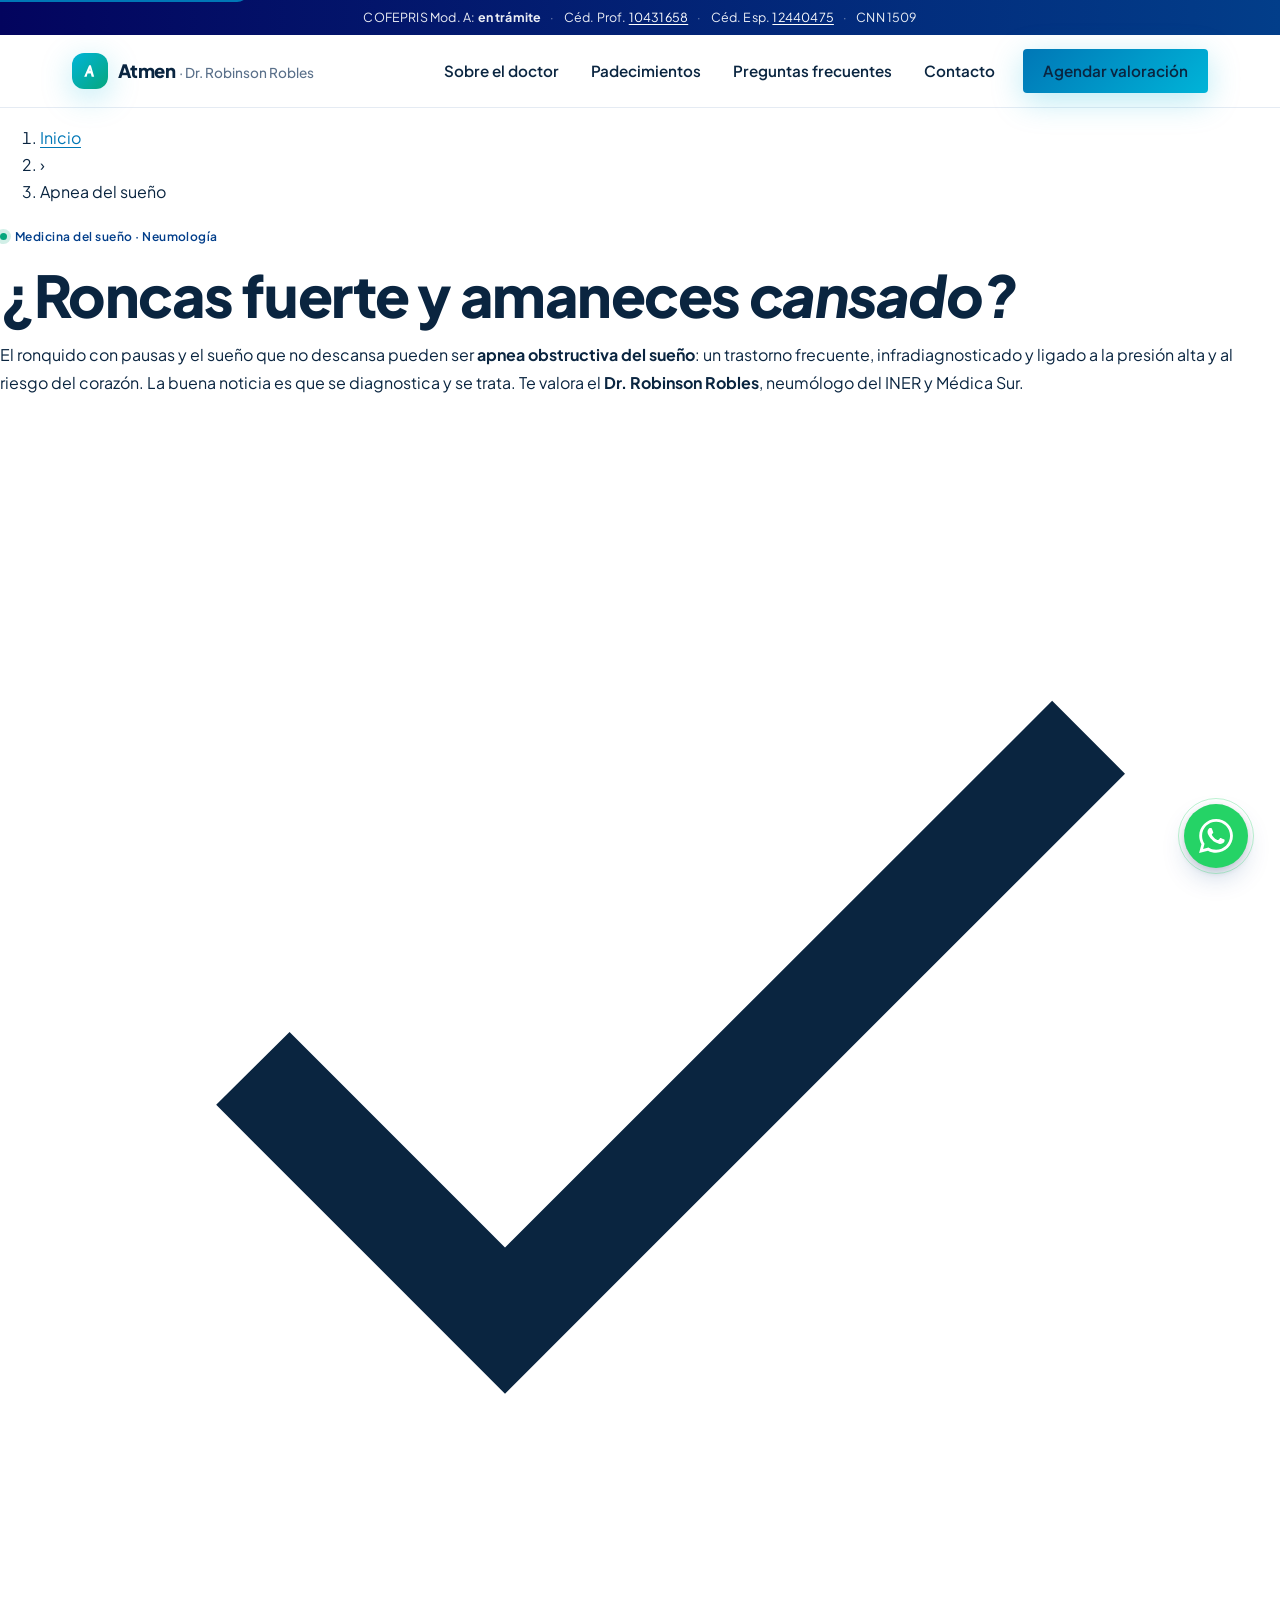
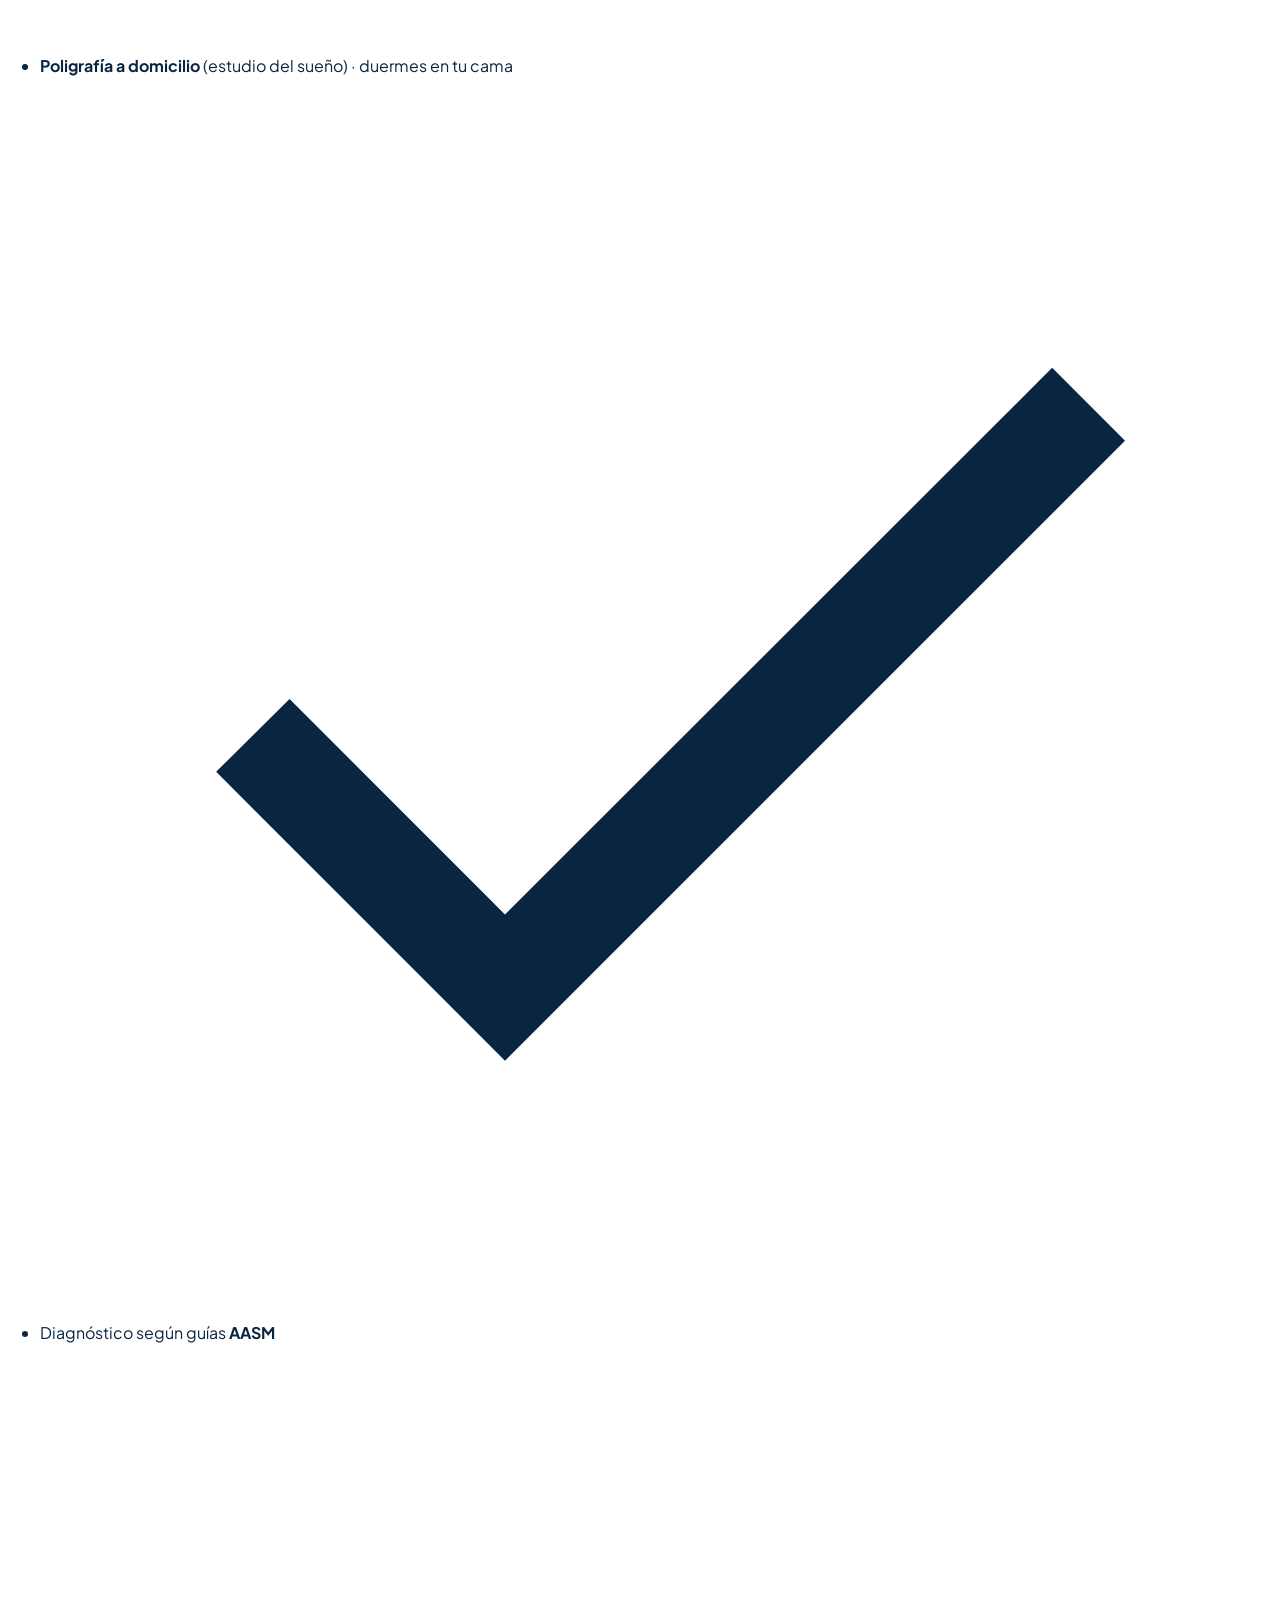
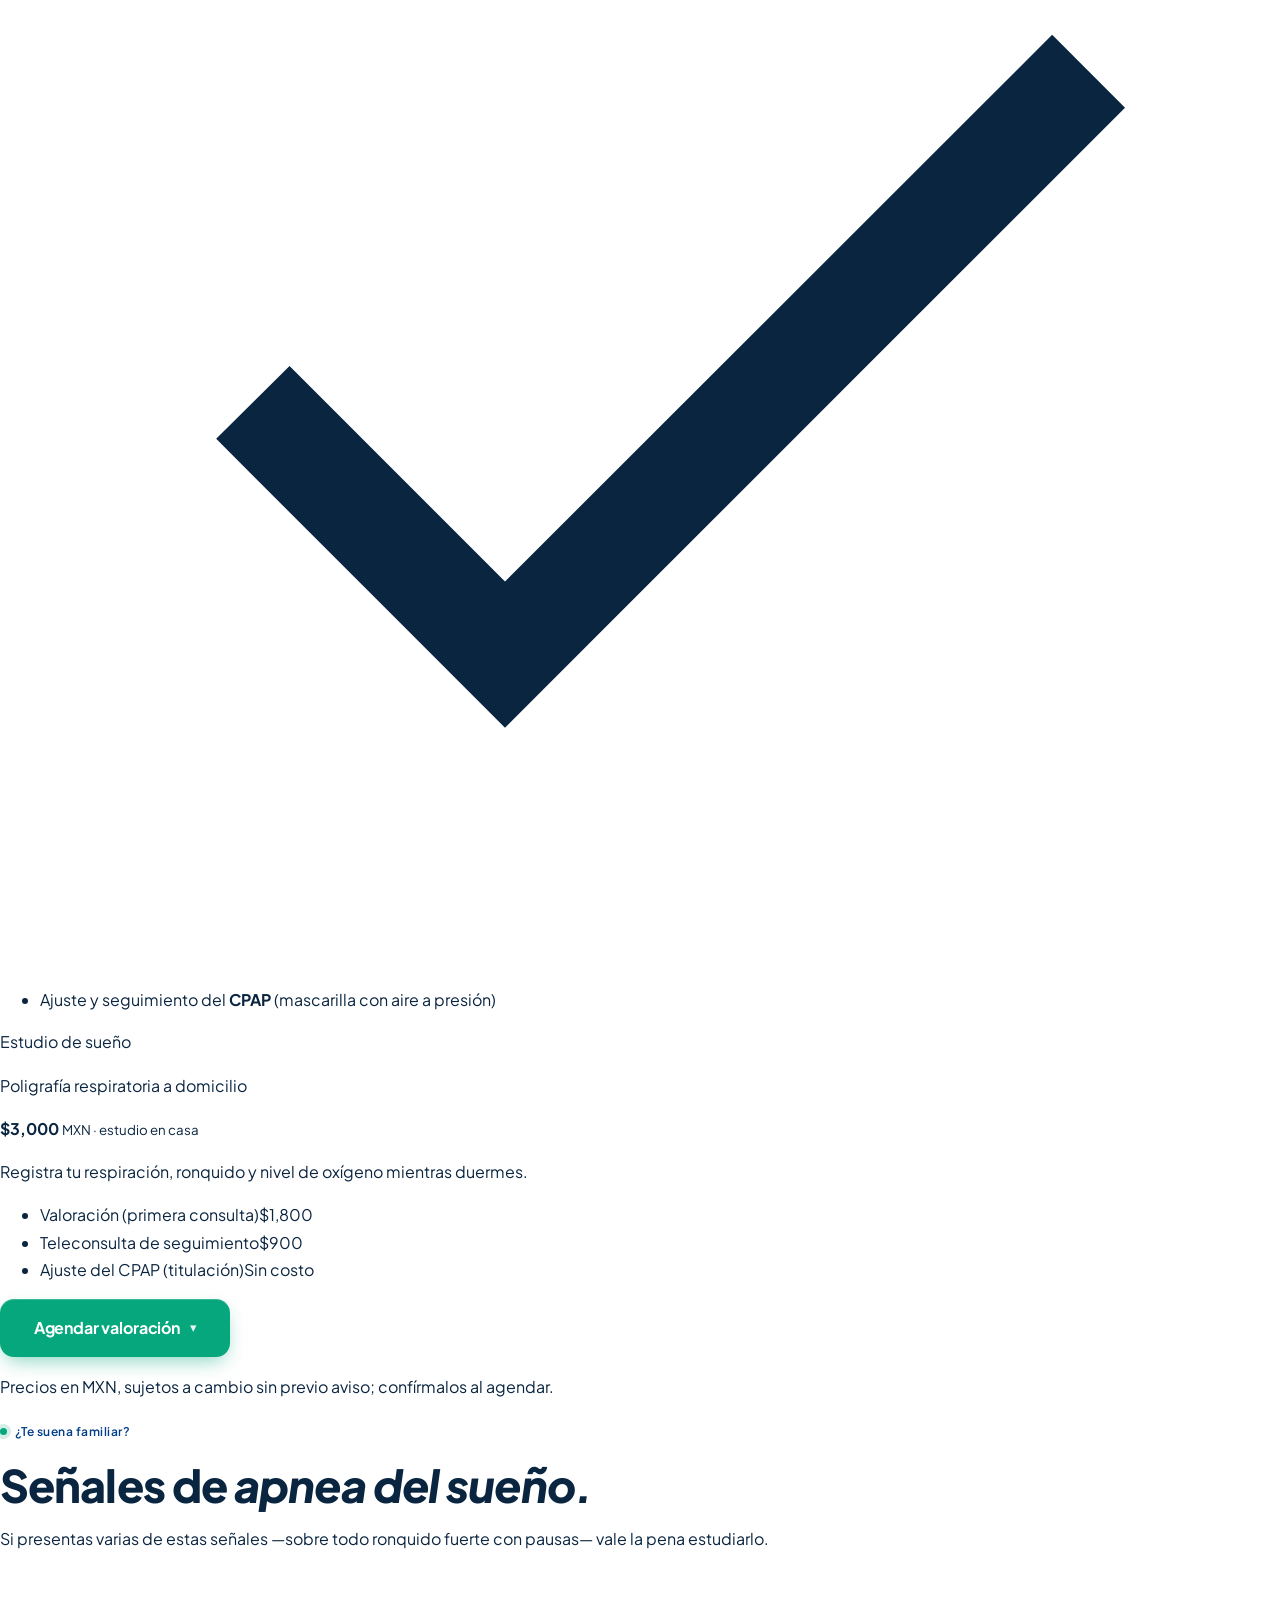
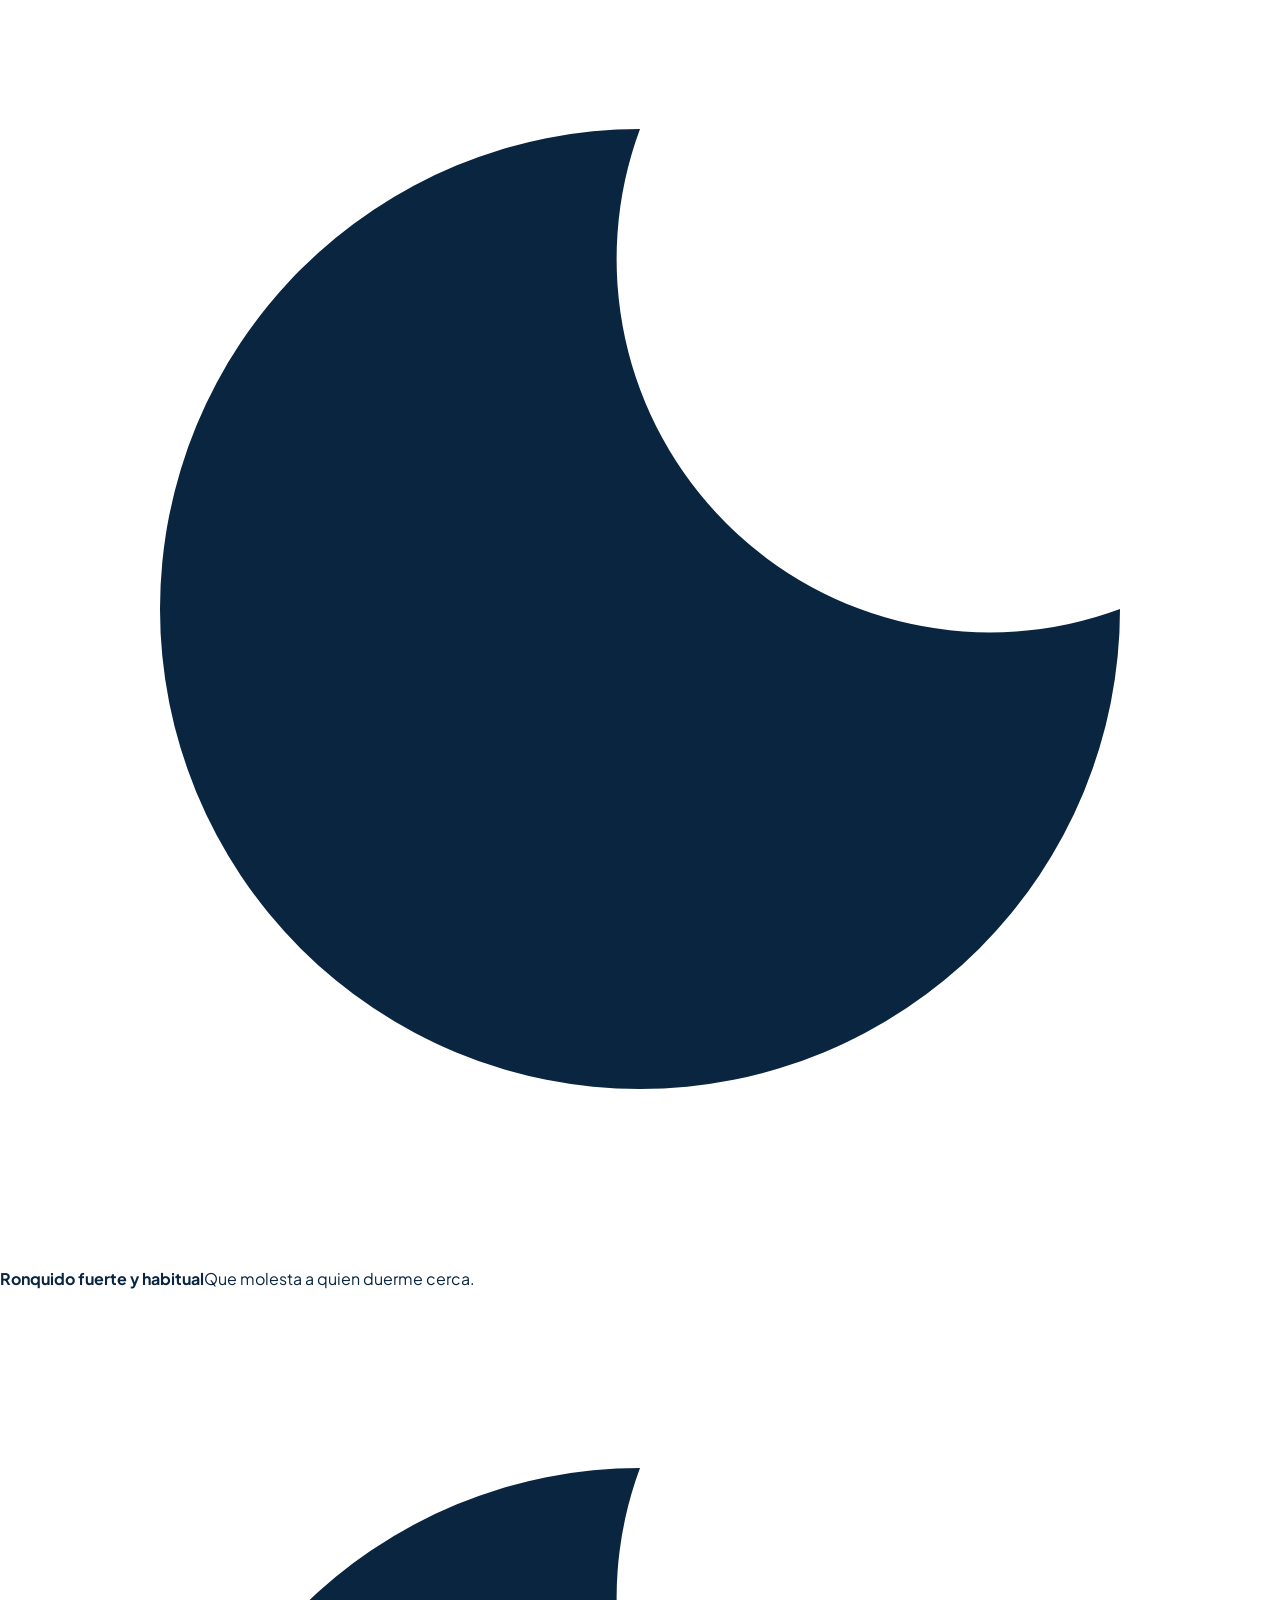
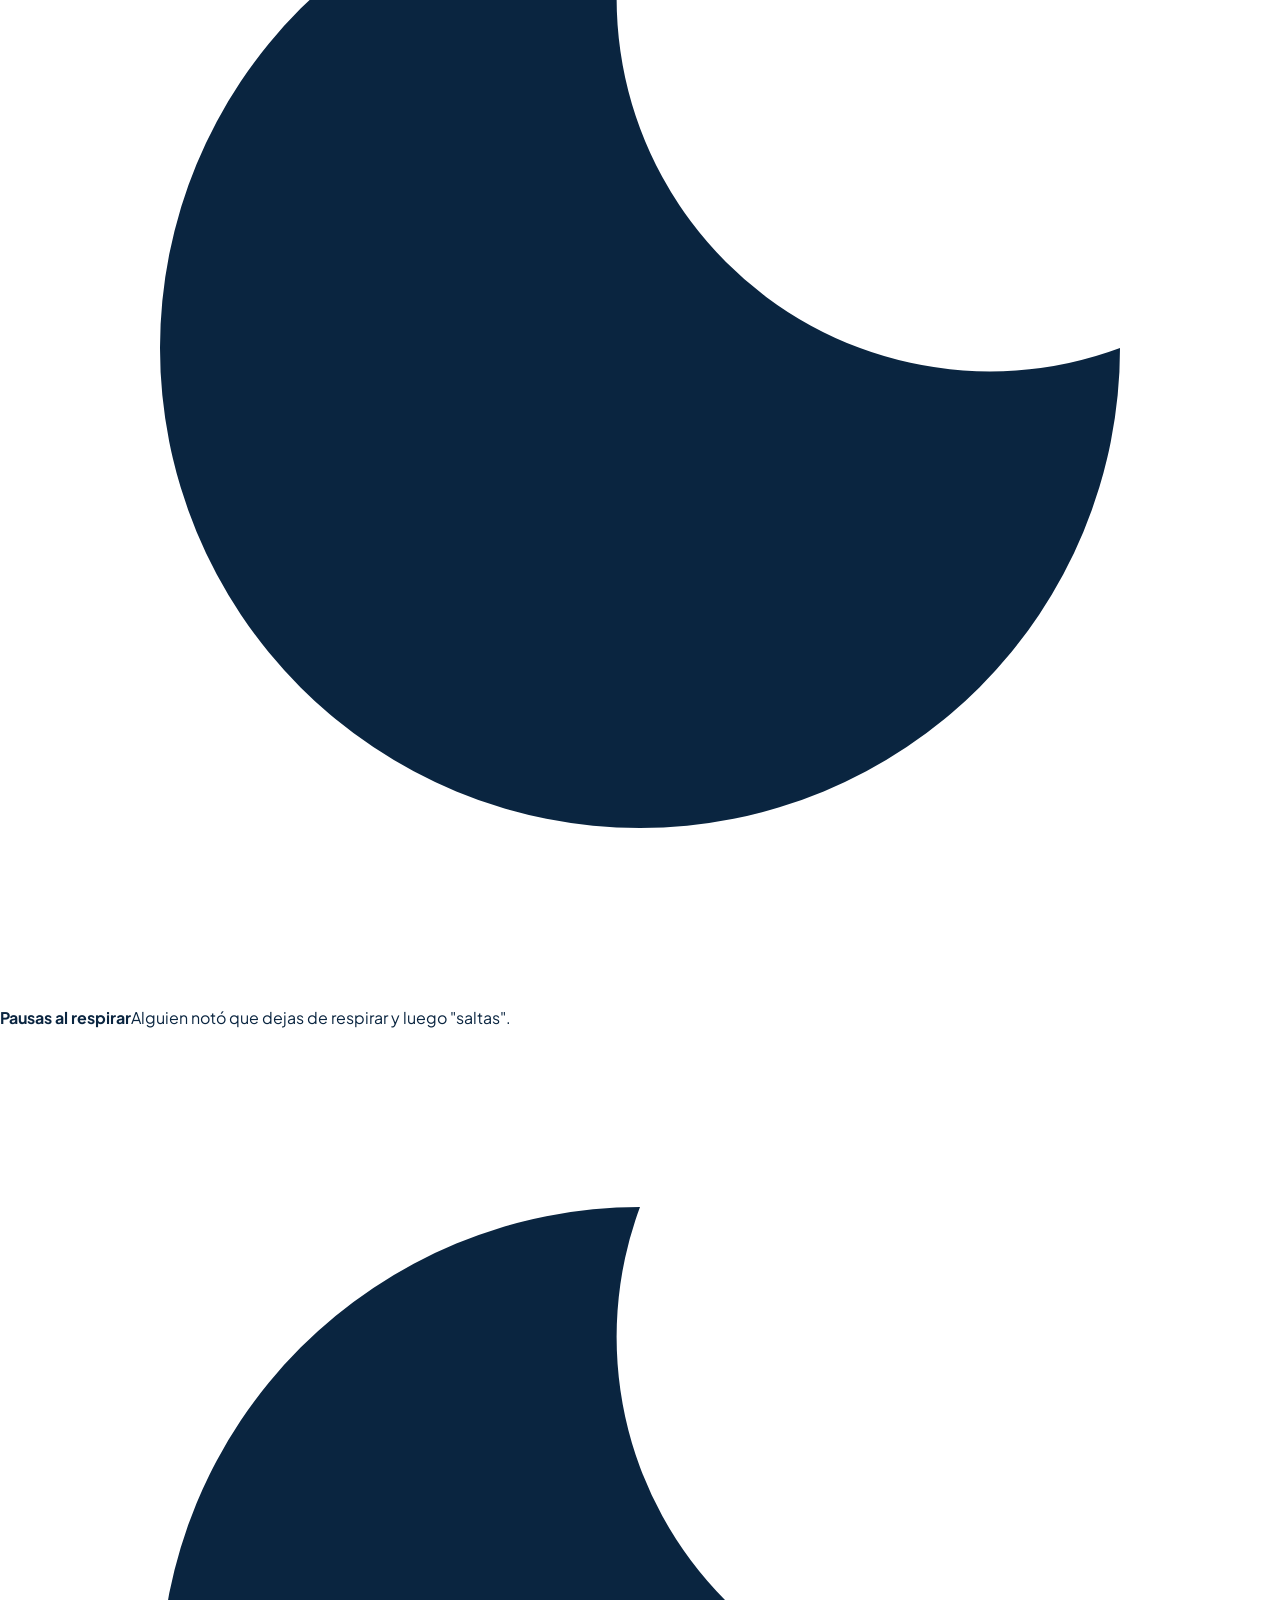
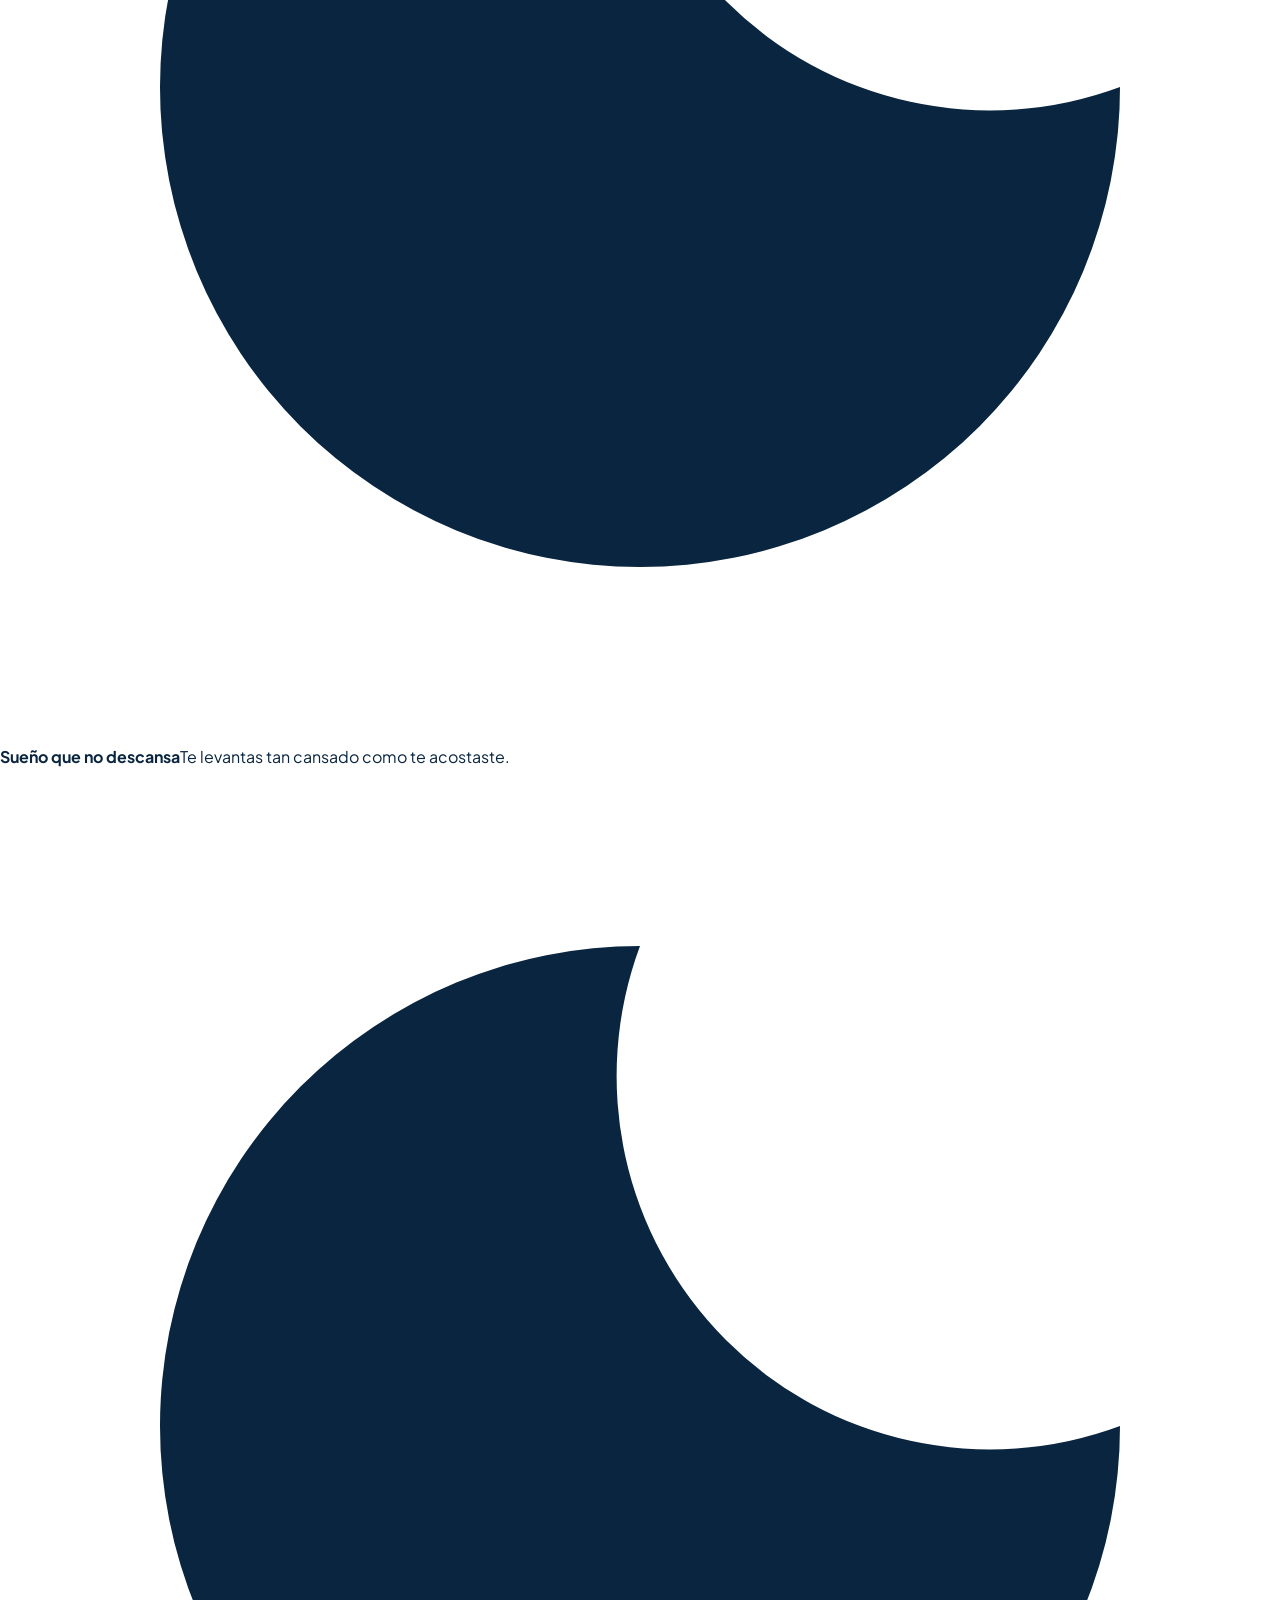
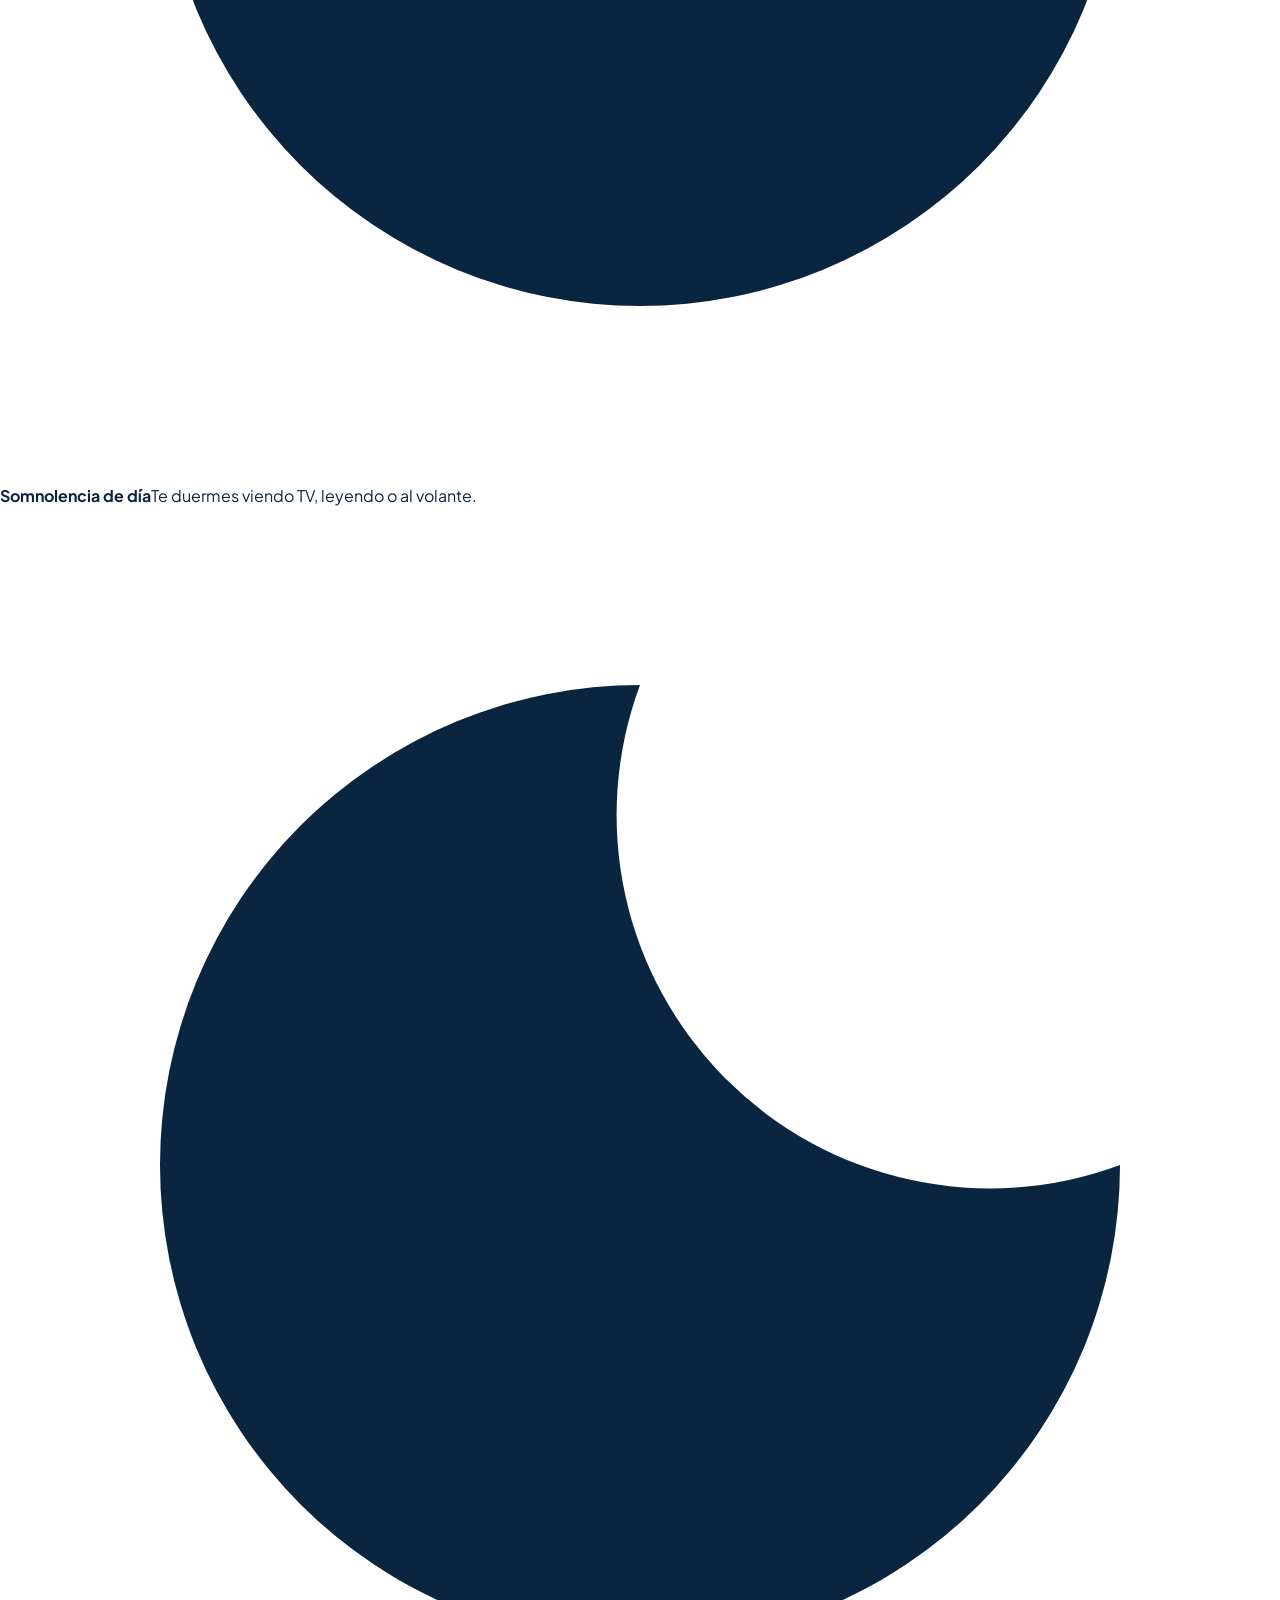
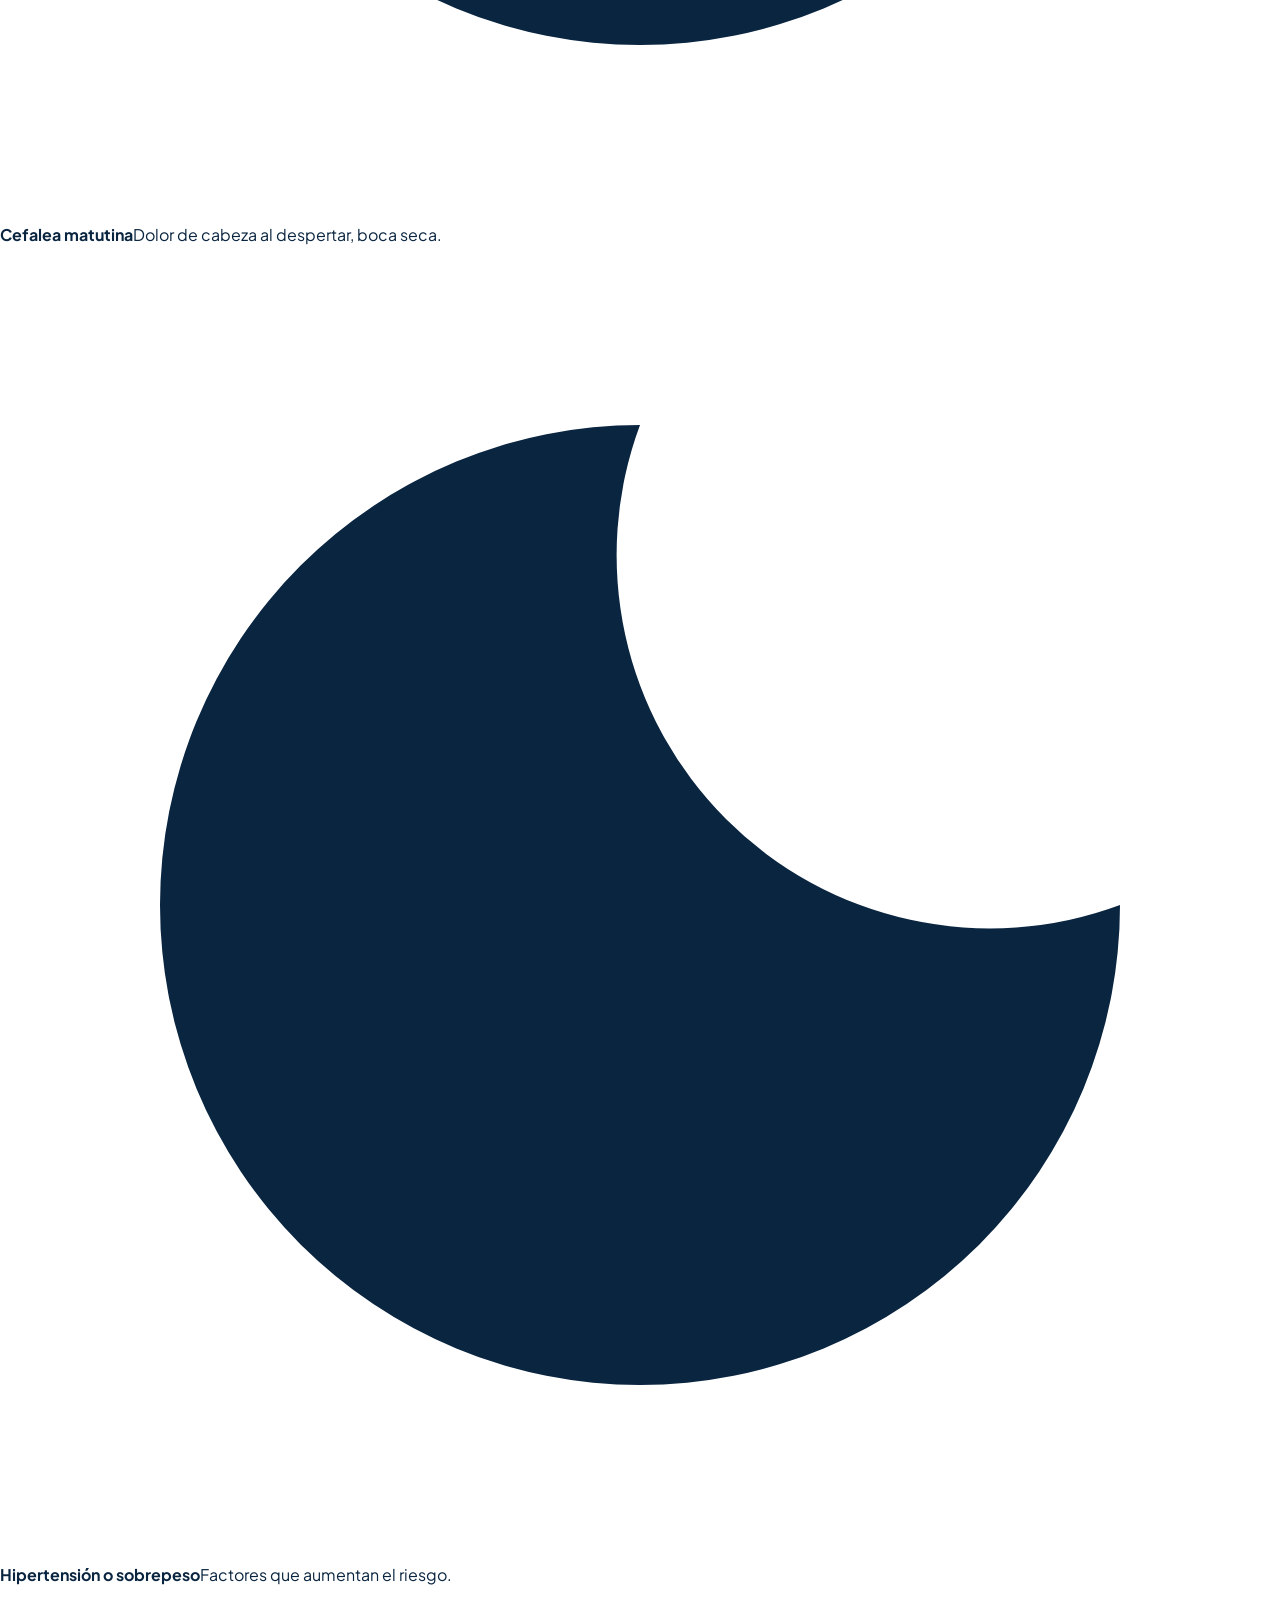
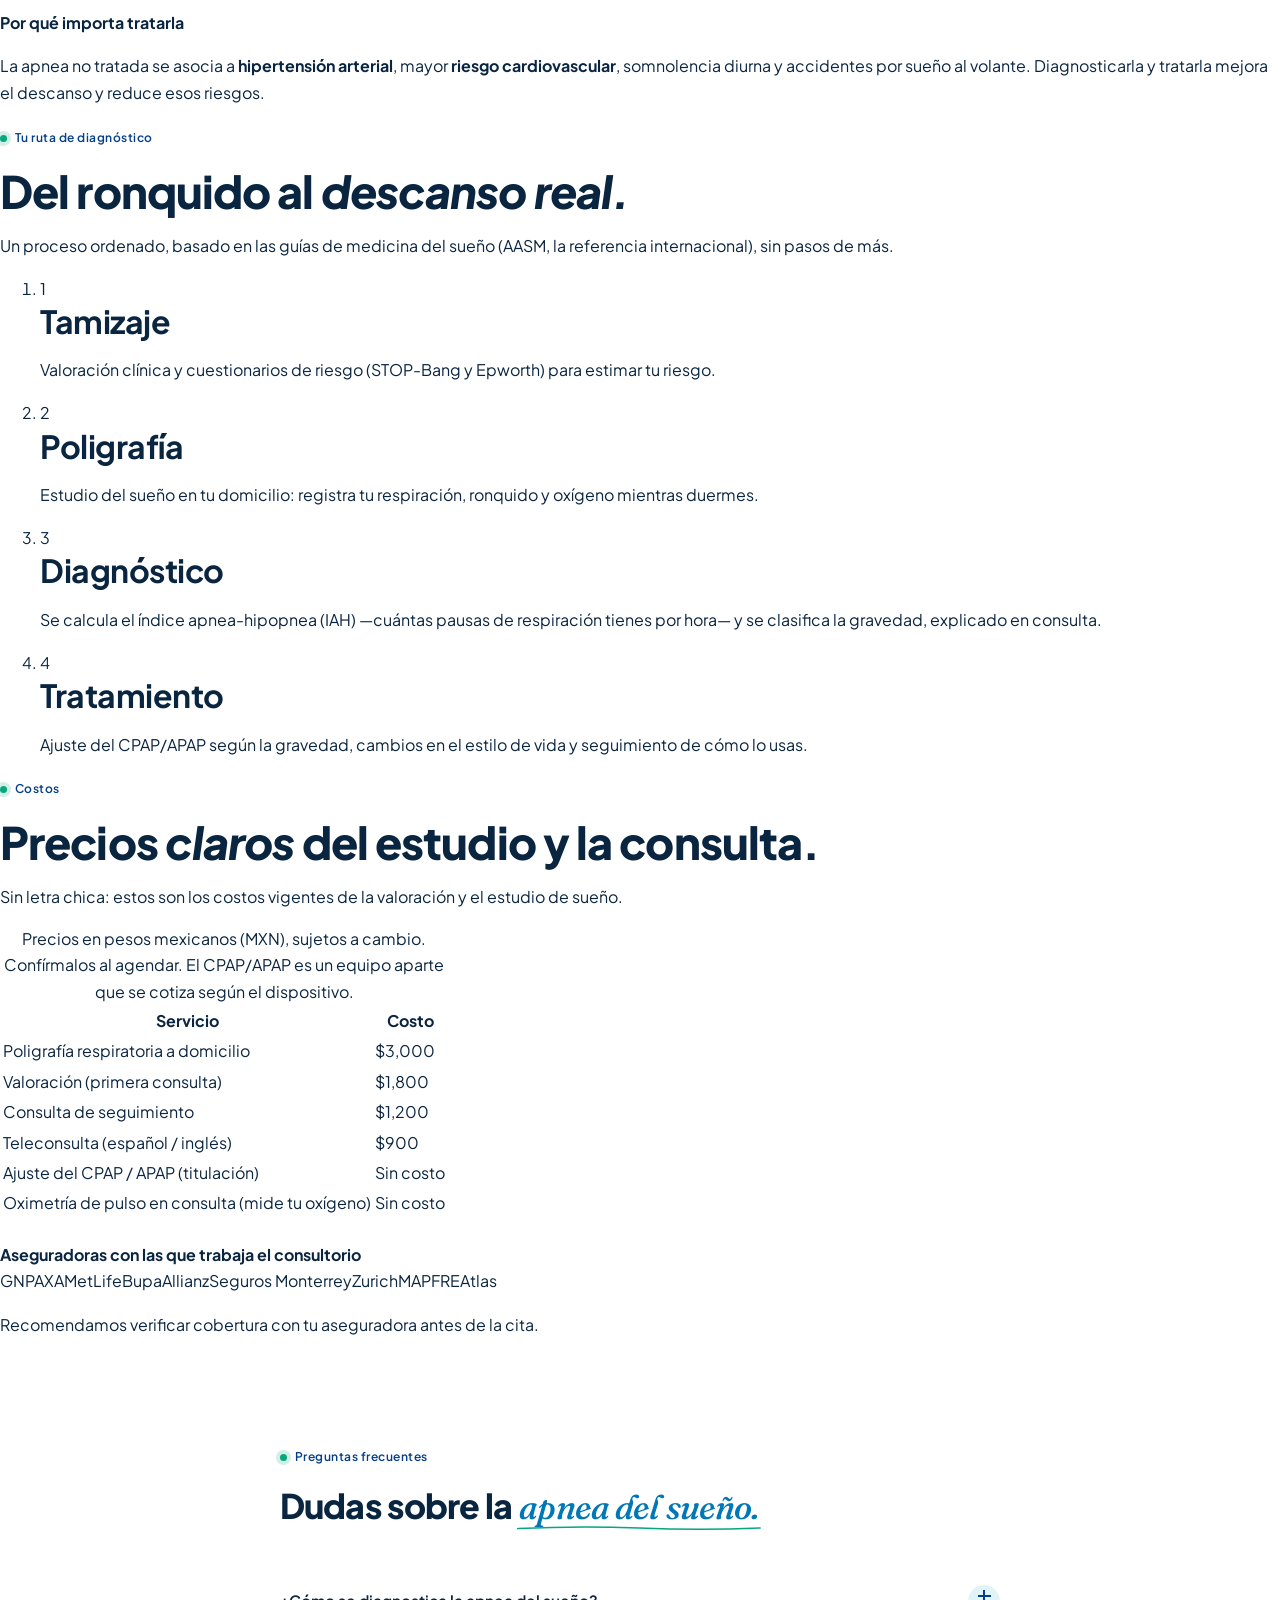
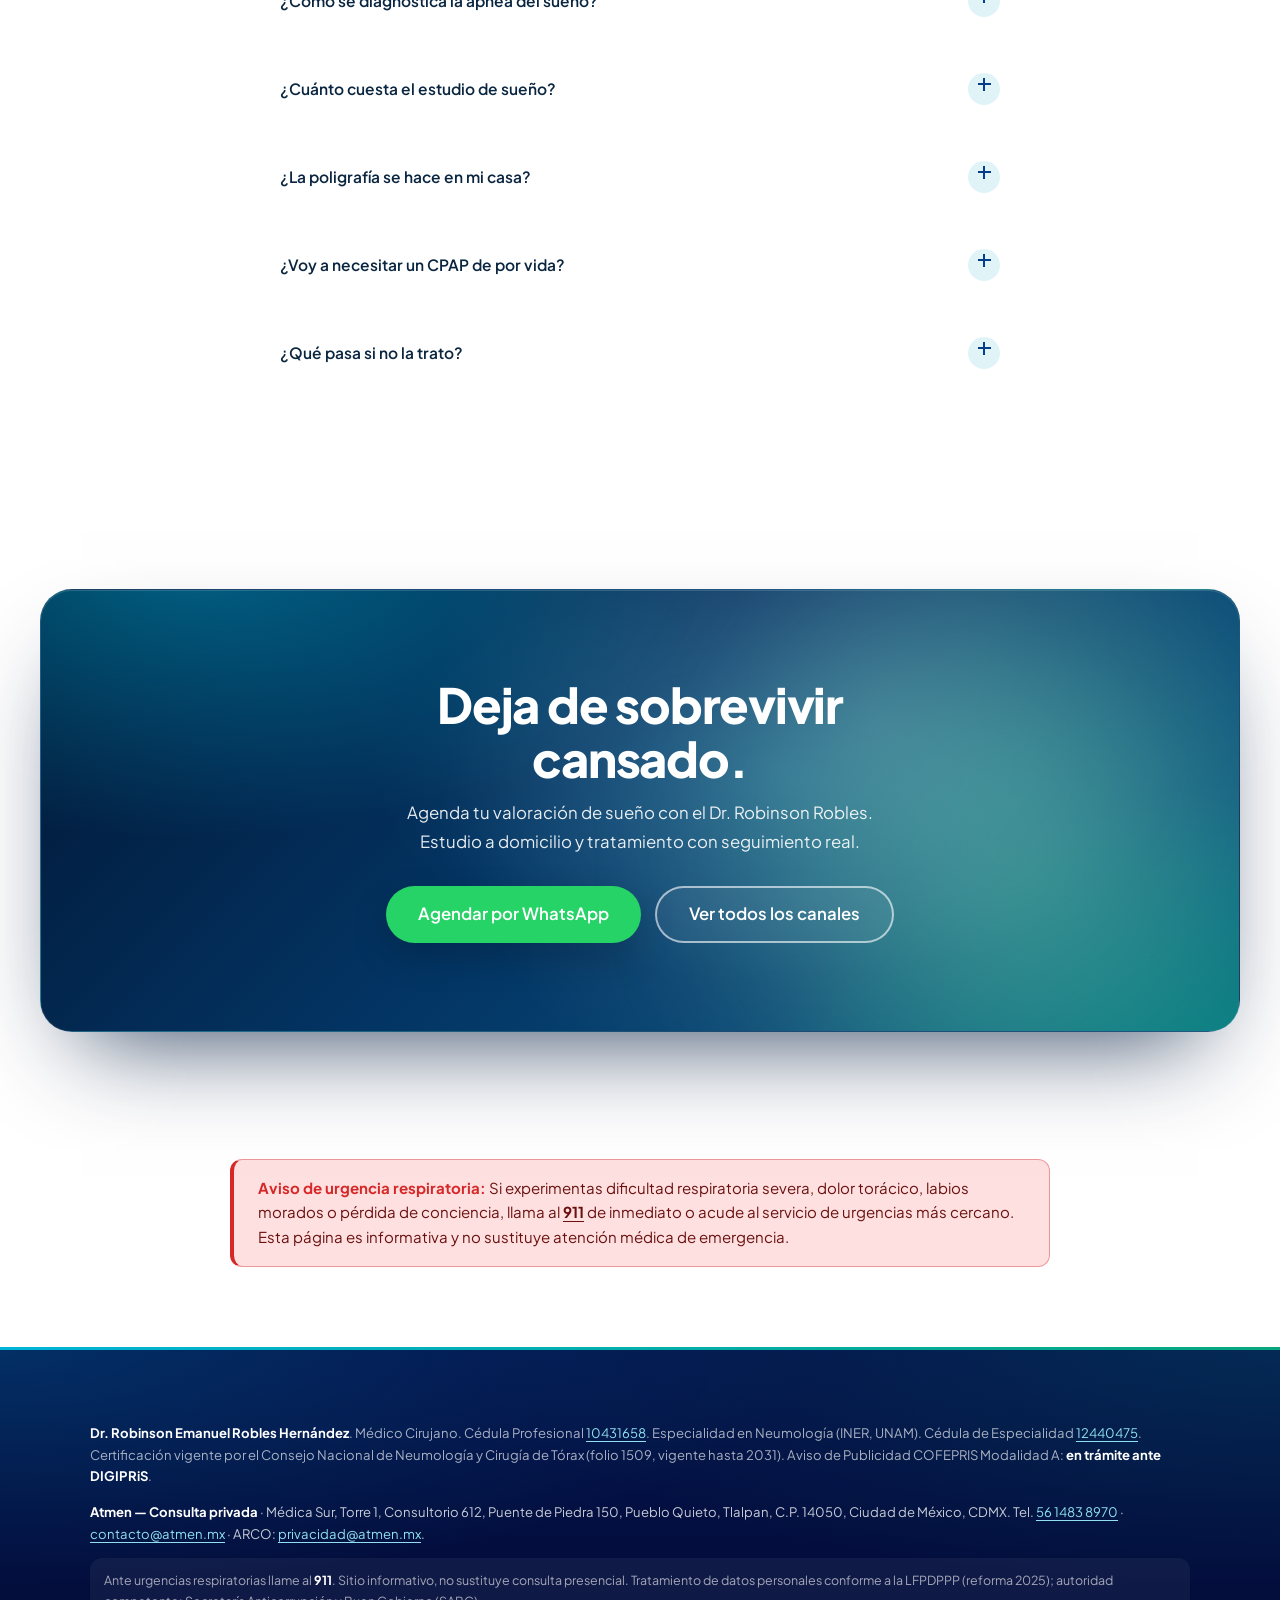
==== commit 9abbd778: "feat(ux): modal Agendar global, hero rediseñado, reseñas y CTA premium - Modal global "Agendar cita"" ====
--- a/apnea-del-sueno/index.html
+++ b/apnea-del-sueno/index.html
@@ -126,8 +126,8 @@
   }
   </script>
 
-  <link rel="stylesheet" href="https://fonts.googleapis.com/css2?family=Fraunces:ital,opsz,wght@1,9..144,500&family=Inter:wght@400;500;600;700;800&display=swap" media="print" onload="this.media='all'">
-  <noscript><link rel="stylesheet" href="https://fonts.googleapis.com/css2?family=Fraunces:ital,opsz,wght@1,9..144,500&family=Inter:wght@400;500;600;700;800&display=swap"></noscript>
+  <link rel="stylesheet" href="https://fonts.googleapis.com/css2?family=Fraunces:ital,opsz,wght@1,9..144,500&family=Plus+Jakarta+Sans:wght@400;500;600;700;800&display=swap" media="print" onload="this.media='all'">
+  <noscript><link rel="stylesheet" href="https://fonts.googleapis.com/css2?family=Fraunces:ital,opsz,wght@1,9..144,500&family=Plus+Jakarta+Sans:wght@400;500;600;700;800&display=swap"></noscript>
 
   <link rel="stylesheet" href="../css/tokens.css">
   <link rel="stylesheet" href="../css/site.css">
@@ -147,7 +147,7 @@
     <span class="sep" aria-hidden="true">·</span>
     <span>Céd. Esp. <a href="https://www.cedulaprofesional.sep.gob.mx/" rel="external noopener">12440475</a></span>
     <span class="sep" aria-hidden="true">·</span>
-    <span>CNN 1509 · vig. 2031</span>
+    <span>CNN 1509</span>
   </div>
 
   <nav class="navbar" id="mainNav" aria-label="Navegación principal">
@@ -203,15 +203,15 @@
           <p class="promo-lede">
             El ronquido con pausas y el sueño que no descansa pueden ser
             <b>apnea obstructiva del sueño</b>: un trastorno frecuente, infradiagnosticado y
-            ligado a hipertensión y riesgo cardiovascular. La buena noticia es que se
+            ligado a la presión alta y al riesgo del corazón. La buena noticia es que se
             diagnostica y se trata. Te valora el <b>Dr. Robinson Robles</b>, neumólogo del
             INER y Médica Sur.
           </p>
 
           <ul class="promo-trust">
-            <li><svg viewBox="0 0 24 24" fill="currentColor" aria-hidden="true"><path d="M9 16.17 4.83 12l-1.42 1.41L9 19 21 7l-1.41-1.41z"/></svg> <span><b>Poligrafía a domicilio</b> · duermes en tu cama</span></li>
+            <li><svg viewBox="0 0 24 24" fill="currentColor" aria-hidden="true"><path d="M9 16.17 4.83 12l-1.42 1.41L9 19 21 7l-1.41-1.41z"/></svg> <span><b>Poligrafía a domicilio</b> (estudio del sueño) · duermes en tu cama</span></li>
             <li><svg viewBox="0 0 24 24" fill="currentColor" aria-hidden="true"><path d="M9 16.17 4.83 12l-1.42 1.41L9 19 21 7l-1.41-1.41z"/></svg> <span>Diagnóstico según guías <b>AASM</b></span></li>
-            <li><svg viewBox="0 0 24 24" fill="currentColor" aria-hidden="true"><path d="M9 16.17 4.83 12l-1.42 1.41L9 19 21 7l-1.41-1.41z"/></svg> <span>Titulación y seguimiento de <b>CPAP</b></span></li>
+            <li><svg viewBox="0 0 24 24" fill="currentColor" aria-hidden="true"><path d="M9 16.17 4.83 12l-1.42 1.41L9 19 21 7l-1.41-1.41z"/></svg> <span>Ajuste y seguimiento del <b>CPAP</b> (mascarilla con aire a presión)</span></li>
           </ul>
         </div>
 
@@ -219,12 +219,12 @@
           <span class="offer-card__tag">Estudio de sueño</span>
           <p class="offer-card__title">Poligrafía respiratoria a domicilio</p>
           <p class="offer-card__price"><b>$3,000</b> <small>MXN · estudio en casa</small></p>
-          <p class="offer-card__note">Registra respiración, ronquido y oxigenación mientras duermes.</p>
+          <p class="offer-card__note">Registra tu respiración, ronquido y nivel de oxígeno mientras duermes.</p>
 
           <ul class="offer-card__list">
             <li><span>Valoración (primera consulta)</span><span>$1,800</span></li>
             <li><span>Teleconsulta de seguimiento</span><span>$900</span></li>
-            <li><span>Titulación de CPAP</span><span>Sin costo</span></li>
+            <li><span>Ajuste del CPAP (titulación)</span><span>Sin costo</span></li>
           </ul>
 
           <div class="agendar" data-agendar>
@@ -243,9 +243,9 @@
                 <span class="agendar__lbl"><b>Llamada directa</b><span>56 1483 8970 · línea consultorio</span></span>
                 <span class="agendar__arr" aria-hidden="true">→</span>
               </a>
-              <a class="agendar__item" role="menuitem" href="https://www.doctoralia.com.mx/robinson-robles/neumologo/ciudad-de-mexico" target="_blank" rel="noopener">
+              <a class="agendar__item" role="menuitem" href="https://cal.com/robinson-emmanuel-robles-hernandez-t5xhzw" target="_blank" rel="noopener">
                 <span class="agendar__ic" aria-hidden="true">▦</span>
-                <span class="agendar__lbl"><b>Agendar online</b><span>Doctoralia · disponible 24/7</span></span>
+                <span class="agendar__lbl"><b>Agendar en línea</b><span>Calendario en línea · disponible 24/7</span></span>
                 <span class="agendar__arr" aria-hidden="true">→</span>
               </a>
             </div>
@@ -286,14 +286,14 @@
         <div class="promo-head promo-head--center">
           <p class="atmen-kicker">Tu ruta de diagnóstico</p>
           <h2 id="como-title">Del ronquido al <em>descanso real.</em></h2>
-          <p>Un proceso ordenado, basado en guías de medicina del sueño (AASM), sin pasos de más.</p>
+          <p>Un proceso ordenado, basado en las guías de medicina del sueño (AASM, la referencia internacional), sin pasos de más.</p>
         </div>
 
         <ol class="steps">
-          <li class="step"><div class="step__n">1</div><h3>Tamizaje</h3><p>Valoración clínica y cuestionarios STOP-Bang y Epworth para estimar tu riesgo.</p></li>
-          <li class="step"><div class="step__n">2</div><h3>Poligrafía</h3><p>Estudio respiratorio en tu domicilio: registra respiración, ronquido y oxígeno mientras duermes.</p></li>
-          <li class="step"><div class="step__n">3</div><h3>Diagnóstico</h3><p>Se calcula el índice apnea-hipopnea (IAH) y se clasifica la severidad, explicado en consulta.</p></li>
-          <li class="step"><div class="step__n">4</div><h3>Tratamiento</h3><p>Titulación de CPAP/APAP según severidad, medidas de estilo de vida y seguimiento de adherencia.</p></li>
+          <li class="step"><div class="step__n">1</div><h3>Tamizaje</h3><p>Valoración clínica y cuestionarios de riesgo (STOP-Bang y Epworth) para estimar tu riesgo.</p></li>
+          <li class="step"><div class="step__n">2</div><h3>Poligrafía</h3><p>Estudio del sueño en tu domicilio: registra tu respiración, ronquido y oxígeno mientras duermes.</p></li>
+          <li class="step"><div class="step__n">3</div><h3>Diagnóstico</h3><p>Se calcula el índice apnea-hipopnea (IAH) —cuántas pausas de respiración tienes por hora— y se clasifica la gravedad, explicado en consulta.</p></li>
+          <li class="step"><div class="step__n">4</div><h3>Tratamiento</h3><p>Ajuste del CPAP/APAP según la gravedad, cambios en el estilo de vida y seguimiento de cómo lo usas.</p></li>
         </ol>
       </div>
     </section>
@@ -317,8 +317,8 @@
             <tr><td>Valoración (primera consulta)</td><td><span class="price-amt">$1,800</span></td></tr>
             <tr><td>Consulta de seguimiento</td><td><span class="price-amt">$1,200</span></td></tr>
             <tr><td>Teleconsulta (español / inglés)</td><td><span class="price-amt">$900</span></td></tr>
-            <tr><td>Titulación de CPAP / APAP</td><td><span class="price-free">Sin costo</span></td></tr>
-            <tr><td>Oximetría de pulso en consulta</td><td><span class="price-free">Sin costo</span></td></tr>
+            <tr><td>Ajuste del CPAP / APAP (titulación)</td><td><span class="price-free">Sin costo</span></td></tr>
+            <tr><td>Oximetría de pulso en consulta (mide tu oxígeno)</td><td><span class="price-free">Sin costo</span></td></tr>
           </tbody>
         </table>
 
@@ -339,10 +339,10 @@
         <h2 id="faq-title" class="faq-accordion__h headline">Dudas sobre la <em>apnea del sueño.</em></h2>
       </div>
       <div class="faq-accordion__list" data-faq>
-        <details class="faq-item"><summary><span class="faq-q">¿Cómo se diagnostica la apnea del sueño?</span><span class="faq-chev" aria-hidden="true">+</span></summary><div class="faq-a"><p>Con valoración clínica, cuestionarios de tamizaje (STOP-Bang, Epworth) y un estudio de sueño. La <strong>poligrafía respiratoria</strong> suele realizarse en casa; la polisomnografía en laboratorio se reserva para casos seleccionados. El resultado se expresa en el índice apnea-hipopnea (IAH).</p></div></details>
+        <details class="faq-item"><summary><span class="faq-q">¿Cómo se diagnostica la apnea del sueño?</span><span class="faq-chev" aria-hidden="true">+</span></summary><div class="faq-a"><p>Con valoración clínica, cuestionarios de tamizaje (STOP-Bang, Epworth) y un estudio de sueño. La <strong>poligrafía respiratoria</strong> suele realizarse en casa; la polisomnografía (estudio más completo en laboratorio) se reserva para casos seleccionados. El resultado se expresa en el índice apnea-hipopnea (IAH): cuántas pausas de respiración tienes por hora.</p></div></details>
         <details class="faq-item"><summary><span class="faq-q">¿Cuánto cuesta el estudio de sueño?</span><span class="faq-chev" aria-hidden="true">+</span></summary><div class="faq-a"><p>La poligrafía respiratoria cuesta <strong>$3,000</strong> y la valoración inicial <strong>$1,800</strong> (MXN). Precios sujetos a cambio; confírmalos al agendar.</p></div></details>
         <details class="faq-item"><summary><span class="faq-q">¿La poligrafía se hace en mi casa?</span><span class="faq-chev" aria-hidden="true">+</span></summary><div class="faq-a"><p>En la mayoría de los casos sí. Es un estudio domiciliario que registra tu respiración, ronquido y oxigenación mientras duermes en tu propia cama, lo que suele dar un sueño más representativo.</p></div></details>
-        <details class="faq-item"><summary><span class="faq-q">¿Voy a necesitar un CPAP de por vida?</span><span class="faq-chev" aria-hidden="true">+</span></summary><div class="faq-a"><p>El CPAP es el tratamiento de referencia para la apnea moderada a grave. La necesidad y la duración dependen de la severidad y de medidas como el control de peso. El plan se individualiza y se ajusta en cada seguimiento.</p></div></details>
+        <details class="faq-item"><summary><span class="faq-q">¿Voy a necesitar un CPAP de por vida?</span><span class="faq-chev" aria-hidden="true">+</span></summary><div class="faq-a"><p>El CPAP (mascarilla con aire a presión que mantiene abierta la vía respiratoria al dormir) es el tratamiento de referencia para la apnea moderada a grave. La necesidad y la duración dependen de la gravedad y de medidas como el control de peso. El plan se individualiza y se ajusta en cada seguimiento.</p></div></details>
         <details class="faq-item"><summary><span class="faq-q">¿Qué pasa si no la trato?</span><span class="faq-chev" aria-hidden="true">+</span></summary><div class="faq-a"><p>La apnea no tratada se asocia a hipertensión, mayor riesgo cardiovascular, somnolencia diurna y accidentes por sueño al volante. El tratamiento busca reducir esos riesgos y mejorar tu descanso.</p></div></details>
       </div>
     </section>
--- a/css/site.css
+++ b/css/site.css
@@ -690,12 +690,12 @@
   position: fixed;
   right: clamp(18px, 3vw, 32px);
   bottom: calc(clamp(18px, 3vw, 32px) + env(safe-area-inset-bottom, 0px));
-  width: 78px; height: 78px;
+  width: 64px; height: 64px;
   display: grid; place-items: center;
   background: #25D366;
   color: #fff;
   border-radius: 50%;
-  box-shadow: 0 14px 36px rgba(37,211,102,.50), 0 4px 12px rgba(0,0,0,.12);
+  box-shadow: 0 12px 30px -8px rgba(2,62,138,.32), 0 3px 10px rgba(0,0,0,.14);
   z-index: var(--z-fab);
   transition: transform .25s var(--ease), box-shadow .25s var(--ease);
   text-decoration: none;
@@ -705,7 +705,7 @@
   position: absolute;
   inset: -6px;
   border-radius: 50%;
-  border: 2px solid rgba(37,211,102,.45);
+  border: 1.5px solid rgba(37,211,102,.30);
   animation: wa-pulse 2.4s ease-out infinite;
   pointer-events: none;
 }
@@ -717,10 +717,10 @@
   .whatsapp-float::before { animation: none; }
 }
 .whatsapp-float:hover {
-  transform: translateY(-3px) scale(1.06);
-  box-shadow: 0 18px 44px rgba(37,211,102,.62), 0 6px 16px rgba(0,0,0,.16);
-}
-.whatsapp-float svg { width: 40px; height: 40px; }
+  transform: translateY(-3px) scale(1.05);
+  box-shadow: 0 16px 38px -8px rgba(2,62,138,.40), 0 6px 16px rgba(0,0,0,.18);
+}
+.whatsapp-float svg { width: 34px; height: 34px; }
 .whatsapp-float__label {
   position: absolute;
   right: calc(100% + 10px);
@@ -753,8 +753,8 @@
   transform: translateY(-50%) translateX(0);
 }
 @media (max-width: 540px) {
-  .whatsapp-float { width: 68px; height: 68px; }
-  .whatsapp-float svg { width: 34px; height: 34px; }
+  .whatsapp-float { width: 58px; height: 58px; }
+  .whatsapp-float svg { width: 30px; height: 30px; }
   .whatsapp-float__label { display: none; }
 }
 
@@ -863,20 +863,30 @@
 }
 
 .societies-grid {
-  display: grid; grid-template-columns: repeat(4, 1fr); gap: var(--sp-3);
-}
-@media (max-width: 880px) { .societies-grid { grid-template-columns: repeat(2, 1fr); } }
+  display: flex; flex-wrap: wrap; justify-content: center; gap: var(--sp-3);
+}
 .society {
-  background: var(--paper);
-  border: 1px solid var(--border);
-  border-radius: var(--r-md);
-  padding: var(--sp-4);
+  flex: 1 1 170px; max-width: 220px;
+  display: flex; flex-direction: column; align-items: center; justify-content: flex-start;
+  text-align: center;
+  background: var(--paper);
+  border: 1px solid var(--border);
+  border-radius: var(--r-md);
+  padding: var(--sp-4) var(--sp-3);
   text-decoration: none; color: var(--ink);
-  transition: border-color .2s var(--ease), transform .2s var(--ease);
-}
-.society:hover { border-color: var(--sky); transform: translateY(-2px); color: var(--ink); }
-.society__abbr { font-weight: 800; font-size: 1.1rem; color: var(--ocean); letter-spacing: .02em; }
-.society__name { font-size: .85rem; color: var(--ink-muted); margin-top: 2px; }
+  transition: border-color .2s var(--ease), transform .2s var(--ease), box-shadow .2s var(--ease);
+}
+.society:hover { border-color: var(--sky); transform: translateY(-3px); color: var(--ink); box-shadow: 0 14px 30px -18px rgba(2,62,138,.4); }
+.society__logo {
+  height: 52px; width: auto; max-width: 100%;
+  object-fit: contain; margin-bottom: 10px;
+}
+.society__abbr {
+  font-weight: 800; font-size: 1.25rem; color: var(--ocean); letter-spacing: .02em;
+  min-height: 52px; display: flex; align-items: center; justify-content: center; margin-bottom: 10px;
+}
+.society__name { font-size: .82rem; color: var(--ink-muted); margin-top: 0; line-height: 1.35; }
+@media (max-width: 560px) { .society { flex-basis: 130px; } .society__logo, .society__abbr { height: 44px; min-height: 44px; } }
 
 /* === TOC for legal pages === */
 .toc-block {
--- a/css/premium.css
+++ b/css/premium.css
@@ -1613,6 +1613,7 @@
   overflow: hidden;
 }
 .portrait-editorial__img img { width: 100%; height: 100%; object-fit: cover; display: block; }
+.portrait-mono { width: 100%; height: 100%; display: block; }
 .portrait-editorial figcaption {
   font-size: 12px;
   color: #444;
@@ -1767,6 +1768,8 @@
 
 /* Desktop popover */
 @media (min-width: 701px) {
+  /* el popover de agendar no debe recortarse por el overflow del hero */
+  .hero-split { overflow-x: clip; overflow-y: visible; }
   .agendar__btn { width: auto; min-width: 230px; }
   .agendar--popover .agendar__menu {
     position: absolute;
@@ -2011,6 +2014,47 @@
 .wall__mt b { display: block; font-size: 22px; font-weight: 800; color: var(--ocean); letter-spacing: -0.02em; line-height: 1; }
 .wall__mt span { font-size: 11px; color: var(--ink-muted); }
 
+/* Reseña destacada — pull quote editorial (jerarquía sobre el marquee) */
+.wall__featured {
+  max-width: 920px;
+  margin: 0 auto 30px;
+  padding: 8px 22px 0;
+  text-align: center;
+  position: relative;
+}
+@media (min-width: 768px) { .wall__featured { padding-inline: 36px; } }
+.wall__featured-eyebrow {
+  display: inline-flex; align-items: center; gap: 8px;
+  font-size: 11.5px; font-weight: 700; letter-spacing: .06em;
+  color: var(--ink-muted); text-transform: uppercase;
+  margin-bottom: 16px;
+}
+.wall__featured-stars { color: #f5a623; letter-spacing: 1px; font-size: 13px; }
+.wall__featured-quote {
+  font-family: var(--font-serif);
+  font-style: italic;
+  font-weight: 500;
+  font-size: clamp(20px, 3.2vw, 29px);
+  line-height: 1.34;
+  letter-spacing: -.01em;
+  color: var(--ink);
+  margin: 0 0 22px;
+  text-wrap: balance;
+}
+.wall__featured-cite {
+  display: inline-flex; align-items: center; gap: 12px;
+  justify-content: center;
+}
+.wall__featured-av {
+  width: 44px; height: 44px; border-radius: 50%;
+  background: linear-gradient(135deg, var(--sea), var(--ocean));
+  color: #fff; display: grid; place-items: center;
+  font-weight: 700; font-size: 15px; flex: 0 0 auto;
+}
+.wall__featured-meta { text-align: left; display: flex; flex-direction: column; }
+.wall__featured-meta b { font-size: 14px; color: var(--ink); }
+.wall__featured-meta span { font-size: 12px; color: var(--ink-muted); }
+
 .wall__mask { position: relative; }
 .wall__mask::before, .wall__mask::after {
   content: ""; position: absolute; top: 0; bottom: 0; width: 60px; z-index: 2; pointer-events: none;
@@ -2282,8 +2326,8 @@
 }
 @media (min-width: 541px) { .whatsapp-float::after { display: none; } } /* en desktop ya hay label hover */
 @media (max-width: 540px) {
-  .whatsapp-float { width: 62px; height: 62px; }
-  .whatsapp-float svg { width: 32px; height: 32px; }
+  .whatsapp-float { width: 58px; height: 58px; }
+  .whatsapp-float svg { width: 30px; height: 30px; }
   .whatsapp-float::after { font-size: 11.5px; padding: 6px 11px; right: calc(100% + 9px); }
 }
 
@@ -2714,6 +2758,46 @@
 .cp-disnea{ --cp: var(--sky); }
 .cp-tos   { --cp: var(--aqua); }
 
+/* 5b. dx-cards: color por condición (variedad cohesiva dentro de la paleta respiratoria) */
+.dx-card { --cp: var(--sea); }
+.dx-card[data-dx="asma"]            { --cp: var(--sea); }
+.dx-card[data-dx="epoc"]            { --cp: var(--ocean); }
+.dx-card[data-dx="tos-cronica"]     { --cp: var(--bay); }
+.dx-card[data-dx="disnea"]          { --cp: var(--pine); }
+.dx-card[data-dx="apnea-del-sueno"] { --cp: var(--ocean-deep); }
+.dx-card[data-dx="tabaquismo"]      { --cp: var(--leaf); }
+.dx-card[data-dx="post-covid"]      { --cp: var(--leaf-deep); }
+.dx-card[data-dx="cancer-pulmon"]   { --cp: var(--ocean); }
+.dx-card[data-dx="derrame-pleural"] { --cp: var(--bay); }
+.dx-card[data-dx="broncoscopia"]    { --cp: var(--sea); }
+
+.dx-card__ic {
+  background: linear-gradient(135deg, var(--cp), color-mix(in oklab, var(--cp) 60%, #fff));
+  box-shadow: 0 8px 18px -8px color-mix(in oklab, var(--cp) 55%, transparent);
+}
+.dx-card::before {
+  background: linear-gradient(90deg, var(--cp), color-mix(in oklab, var(--cp) 55%, #fff));
+}
+.dx-card:hover { border-color: color-mix(in oklab, var(--cp) 38%, transparent); }
+.dx-card:hover .dx-card__go { color: var(--cp); }
+.dx-card:focus-visible { outline-color: color-mix(in oklab, var(--cp) 72%, var(--sky)); }
+
+/* 7. service-cards: textura de "onda respiratoria" + glow de acento (escapa al look genérico SaaS) */
+.service-card { --sc: var(--sea); background: radial-gradient(115% 75% at 100% 0%, color-mix(in oklab, var(--sc) 7%, transparent), transparent 55%), var(--paper); }
+.service-card--leaf { --sc: var(--leaf); }
+.service-card::after {
+  content: "";
+  position: absolute;
+  right: 0; bottom: 0;
+  width: 168px; height: 92px;
+  background: color-mix(in oklab, var(--sc) 34%, transparent);
+  -webkit-mask: url("data:image/svg+xml,%3Csvg xmlns='http://www.w3.org/2000/svg' viewBox='0 0 168 92'%3E%3Cpath d='M0 72 H42 L56 44 L74 86 L92 28 L110 86 L126 72 H168' fill='none' stroke='%23000' stroke-width='3' stroke-linecap='round' stroke-linejoin='round'/%3E%3C/svg%3E") no-repeat bottom right / contain;
+          mask: url("data:image/svg+xml,%3Csvg xmlns='http://www.w3.org/2000/svg' viewBox='0 0 168 92'%3E%3Cpath d='M0 72 H42 L56 44 L74 86 L92 28 L110 86 L126 72 H168' fill='none' stroke='%23000' stroke-width='3' stroke-linecap='round' stroke-linejoin='round'/%3E%3C/svg%3E") no-repeat bottom right / contain;
+  opacity: .55;
+  z-index: -1;
+  pointer-events: none;
+}
+
 /* 3. Tarjetas dx → ahora abren ficha (button) + iconos propios */
 button.dx-card { font: inherit; text-align: left; cursor: pointer; width: 100%; }
 .dx-card__go { background: none; border: 0; }
@@ -2721,6 +2805,7 @@
 
 /* Ficha modal (dialog nativo) */
 .dx-modal {
+  --cp: var(--sea);
   border: 0; padding: 0; border-radius: 20px;
   width: min(560px, calc(100vw - 32px));
   max-height: min(86vh, 720px);
@@ -2734,14 +2819,9 @@
 .dx-modal__head {
   position: relative; padding: 22px 24px 18px;
   background:
-    radial-gradient(ellipse at 88% -20%, rgba(0,180,216,.45), transparent 60%),
-    linear-gradient(135deg, var(--ocean-deep), var(--ocean) 62%, var(--sea));
+    radial-gradient(ellipse at 88% -20%, color-mix(in oklab, var(--cp) 62%, transparent), transparent 60%),
+    linear-gradient(135deg, var(--ocean-deep) 0%, color-mix(in oklab, var(--cp) 55%, var(--ocean-deep)) 58%, var(--cp) 100%);
   color: #fff;
-}
-.dx-modal__head.is-leaf {
-  background:
-    radial-gradient(ellipse at 88% -20%, rgba(6,167,125,.5), transparent 60%),
-    linear-gradient(135deg, var(--ocean-deep), #075e54 62%, var(--leaf-deep));
 }
 .dx-modal__ic { width: 46px; height: 46px; border-radius: 13px; display: grid; place-items: center; background: rgba(255,255,255,.16); border: 1px solid rgba(255,255,255,.28); margin-bottom: 12px; }
 .dx-modal__ic svg { width: 26px; height: 26px; }
@@ -2758,15 +2838,24 @@
 .dx-modal__close:hover { background: rgba(255,255,255,.3); }
 .dx-modal__body { padding: 20px 24px 24px; overflow-y: auto; }
 .dx-modal__lead { font-size: 15px; color: #3a4a55; margin: 0 0 16px; line-height: 1.55; }
-.dx-points { list-style: none; margin: 0 0 18px; padding: 0; display: grid; gap: 10px; }
+.dx-points { list-style: none; margin: 0 0 18px; padding: 0; display: grid; gap: 12px; }
 .dx-points li {
-  display: grid; grid-template-columns: 34px 1fr; gap: 12px; align-items: start;
-  background: var(--paper-warm); border-radius: 12px; padding: 13px 14px;
-}
-.dx-points__ic { width: 34px; height: 34px; border-radius: 9px; display: grid; place-items: center; background: color-mix(in oklab, var(--sea) 13%, #fff); color: var(--sea); }
-.dx-points__ic svg { width: 18px; height: 18px; }
-.dx-points b { display: block; font-size: 11px; letter-spacing: .06em; text-transform: uppercase; color: var(--ocean); margin-bottom: 2px; }
-.dx-points span { font-size: 13.5px; color: #2e3d49; line-height: 1.45; }
+  position: relative;
+  display: grid; grid-template-columns: 42px 1fr; gap: 14px; align-items: start;
+  background: linear-gradient(180deg, color-mix(in oklab, var(--cp) 6%, #fff), #fff);
+  border: 1px solid color-mix(in oklab, var(--cp) 18%, var(--line-soft));
+  border-left: 3px solid var(--cp);
+  border-radius: 12px; padding: 14px 16px;
+}
+.dx-points__ic {
+  width: 42px; height: 42px; border-radius: 12px; display: grid; place-items: center;
+  background: linear-gradient(135deg, var(--cp), color-mix(in oklab, var(--cp) 58%, #fff));
+  color: #fff;
+  box-shadow: 0 6px 14px -6px color-mix(in oklab, var(--cp) 60%, transparent);
+}
+.dx-points__ic svg { width: 20px; height: 20px; }
+.dx-points b { display: block; font-size: 11px; letter-spacing: .08em; text-transform: uppercase; color: color-mix(in oklab, var(--cp) 82%, #000); margin-bottom: 3px; }
+.dx-points span { font-size: 13.5px; color: #3a4a55; line-height: 1.5; }
 .dx-modal__cta { display: flex; gap: 10px; flex-wrap: wrap; }
 .dx-modal__cta .btn { flex: 1 1 auto; }
 @media (prefers-reduced-motion: reduce) { .dx-modal[open] { animation: none; } }
@@ -2843,3 +2932,339 @@
 .refs-list .ref-src { font-style: italic; }
 .refs-list a { color: var(--sea); font-weight: 600; }
 .faq-cat-title { scroll-margin-top: 90px; }
+
+/* =========================================================
+   ============  REDISEÑO v4 (overrides finales)  ===========
+   Hero simétrico + foto impactante · modal Agendar global ·
+   contraste de iconos · reseñas adaptables · CTA premium.
+   Esta capa va al final: gana en orden de cascada.
+   ========================================================= */
+
+/* ---------- 1. MODAL GLOBAL "AGENDAR CITA" ---------- */
+.ag-modal {
+  border: 0; padding: 0; margin: auto;
+  width: min(480px, calc(100vw - 28px));
+  background: transparent; color: var(--ink);
+  overflow: visible;
+}
+.ag-modal::backdrop { background: rgba(3,12,40,.58); backdrop-filter: blur(4px); -webkit-backdrop-filter: blur(4px); }
+.ag-modal[open] { animation: ag-pop .26s var(--ease); }
+@keyframes ag-pop { from { opacity: 0; transform: translateY(18px) scale(.97); } to { opacity: 1; transform: none; } }
+body.ag-modal-open { overflow: hidden; }
+
+.ag-modal__inner {
+  position: relative; background: #fff;
+  border-radius: 24px; padding: 32px 26px 22px;
+  box-shadow: 0 36px 80px -28px rgba(2,18,55,.62);
+  overflow: hidden;
+}
+.ag-modal__inner::before {
+  content: ""; position: absolute; inset: 0 0 auto 0; height: 5px;
+  background: linear-gradient(90deg, var(--leaf), var(--sea) 55%, var(--ocean));
+}
+.ag-modal__close {
+  position: absolute; top: 15px; right: 15px;
+  width: 38px; height: 38px; border-radius: 50%;
+  background: var(--cloud); border: 1px solid var(--line-soft);
+  display: grid; place-items: center; cursor: pointer; color: var(--ink-muted);
+  transition: background .2s var(--ease), color .2s var(--ease), border-color .2s var(--ease);
+}
+.ag-modal__close svg { width: 18px; height: 18px; }
+.ag-modal__close:hover { background: var(--ocean); color: #fff; border-color: var(--ocean); }
+
+.ag-modal__head { margin-bottom: 18px; padding-right: 38px; }
+.ag-modal__eyebrow { font-size: 11px; font-weight: 800; letter-spacing: .12em; text-transform: uppercase; color: var(--leaf-deep); }
+.ag-modal__title { font-family: var(--font-display); font-weight: 800; font-size: clamp(22px, 5vw, 28px); letter-spacing: -.02em; margin: 7px 0 7px; color: var(--ink); }
+.ag-modal__title em { font-style: italic; color: var(--sea); }
+.ag-modal__sub { font-size: 13.5px; line-height: 1.5; color: var(--ink-muted); margin: 0; }
+
+.ag-modal__grid { display: grid; gap: 10px; }
+.ag-opt {
+  display: flex; align-items: center; gap: 14px;
+  padding: 13px 14px; border-radius: 15px;
+  background: var(--paper); border: 1.5px solid var(--line-soft);
+  text-decoration: none; color: var(--ink);
+  transition: border-color .2s var(--ease), transform .18s var(--ease), box-shadow .25s var(--ease), background .2s var(--ease);
+}
+.ag-opt:hover, .ag-opt:focus-visible {
+  border-color: var(--sea); transform: translateY(-2px);
+  box-shadow: 0 16px 32px -18px rgba(2,62,138,.55); outline: none; background: #fff;
+}
+.ag-opt__ic { width: 48px; height: 48px; border-radius: 13px; flex: 0 0 auto; display: grid; place-items: center; background: linear-gradient(135deg, var(--sea), var(--ocean)); color: #fff; }
+.ag-opt__ic svg { width: 24px; height: 24px; }
+.ag-opt--wa  .ag-opt__ic { background: linear-gradient(135deg, #25d366, #0f8a44); }
+.ag-opt--cal .ag-opt__ic { background: linear-gradient(135deg, var(--leaf), var(--leaf-deep)); }
+.ag-opt__txt { flex: 1; display: flex; flex-direction: column; gap: 2px; min-width: 0; }
+.ag-opt__txt b { font-size: 15px; font-weight: 700; color: var(--ink); }
+.ag-opt__txt span { font-size: 12px; color: var(--ink-muted); }
+.ag-opt__arr { color: var(--line); flex: 0 0 auto; transition: transform .2s var(--ease), color .2s var(--ease); }
+.ag-opt__arr svg { width: 18px; height: 18px; }
+.ag-opt:hover .ag-opt__arr, .ag-opt:focus-visible .ag-opt__arr { color: var(--sea); transform: translateX(4px); }
+
+.ag-modal__foot { display: flex; align-items: center; gap: 8px; font-size: 11.5px; color: var(--ink-muted); margin: 16px 2px 0; line-height: 1.45; }
+.ag-modal__foot svg { width: 17px; height: 17px; flex: 0 0 auto; color: var(--leaf-deep); }
+.ag-modal__foot a { color: var(--sea); font-weight: 700; }
+
+@media (max-width: 520px) {
+  .ag-modal { width: 100%; margin: auto auto 0; }
+  .ag-modal__inner { border-radius: 24px 24px 0 0; padding: 26px 18px max(20px, env(safe-area-inset-bottom)); }
+  .ag-modal[open] { animation: ag-up .3s var(--ease); }
+  @keyframes ag-up { from { transform: translateY(100%); } to { transform: none; } }
+}
+@media (prefers-reduced-motion: reduce) { .ag-modal[open] { animation: none; } }
+
+/* ---------- 2. HERO v4 — simétrico + foto impactante ---------- */
+.hero-tags {
+  list-style: none; margin: 0 0 24px; padding: 0;
+  display: flex; flex-wrap: wrap; gap: 8px;
+}
+.hero-tags li {
+  font-size: 12.5px; font-weight: 600; color: var(--ocean);
+  background: rgba(0,119,182,.08); border: 1px solid rgba(0,119,182,.16);
+  padding: 6px 13px; border-radius: 99px;
+}
+
+.hero-cta { display: flex; flex-wrap: wrap; gap: 12px; margin: 0; }
+.hero-cta__primary {
+  display: inline-flex; align-items: center; gap: 10px;
+  font: inherit; font-size: 16px; font-weight: 700; cursor: pointer;
+  color: #fff; border: 0; border-radius: 15px; padding: 17px 30px;
+  background: linear-gradient(135deg, var(--leaf) 0%, var(--leaf-deep) 100%);
+  box-shadow: 0 16px 32px -10px rgba(6,167,125,.6), inset 0 1px 0 rgba(255,255,255,.25);
+  transition: transform .18s var(--ease), box-shadow .25s var(--ease);
+}
+.hero-cta__primary svg { width: 20px; height: 20px; transition: transform .2s var(--ease); }
+.hero-cta__primary:hover { transform: translateY(-2px); box-shadow: 0 22px 44px -12px rgba(6,167,125,.7), inset 0 1px 0 rgba(255,255,255,.25); }
+.hero-cta__primary:hover svg { transform: translateX(4px); }
+.hero-cta__primary:active { transform: translateY(0) scale(.985); }
+.hero-cta__primary:focus-visible { outline: 3px solid var(--ocean); outline-offset: 3px; }
+
+.hero-cta__wa {
+  display: inline-flex; align-items: center; gap: 9px;
+  font-size: 15px; font-weight: 700; text-decoration: none; color: var(--leaf-deep);
+  border-radius: 15px; padding: 17px 24px;
+  background: #fff; border: 1.5px solid rgba(6,167,125,.4);
+  transition: background .2s var(--ease), transform .18s var(--ease), border-color .2s var(--ease);
+}
+.hero-cta__wa svg { width: 20px; height: 20px; }
+.hero-cta__wa:hover { background: rgba(6,167,125,.07); transform: translateY(-2px); border-color: var(--leaf); }
+.hero-cta__wa:focus-visible { outline: 3px solid var(--leaf); outline-offset: 3px; }
+
+/* Columna derecha: escenario limpio para la foto (sin marco "chafa") */
+.hero-split__right {
+  background: linear-gradient(165deg, #eef5fb 0%, #e1eef1 52%, #d3e7dd 100%);
+  padding: 0; display: block; overflow: visible;
+  min-height: 440px;
+}
+.hero-split__right::before { opacity: .38; }
+.hero-split__right::after { z-index: 0; }
+
+.hero-portrait {
+  position: relative; margin: 0; height: 100%; min-height: inherit;
+  display: flex; flex-direction: column; align-items: center; justify-content: flex-end;
+  padding: 34px 22px 26px;
+}
+.hero-portrait__glow {
+  position: absolute; z-index: 0; width: 80%; aspect-ratio: 1;
+  left: 50%; top: 42%; transform: translate(-50%, -50%);
+  background: radial-gradient(circle, rgba(0,180,216,.42) 0%, rgba(6,167,125,.22) 46%, transparent 70%);
+  filter: blur(44px); pointer-events: none;
+}
+.hero-portrait__frame {
+  position: relative; z-index: 1; width: min(360px, 86%);
+  aspect-ratio: 4 / 5; border-radius: 24px; overflow: hidden;
+  box-shadow: 0 34px 64px -26px rgba(2,40,80,.6), 0 0 0 1px rgba(2,62,138,.05);
+}
+.hero-portrait__frame img { width: 100%; height: 100%; object-fit: cover; object-position: top center; display: block; }
+.hero-portrait__badge {
+  position: absolute; bottom: 12px; left: 12px; z-index: 2;
+  display: inline-flex; align-items: center; gap: 6px;
+  background: rgba(3,18,55,.6); -webkit-backdrop-filter: blur(6px); backdrop-filter: blur(6px);
+  color: #fff; font-size: 11px; font-weight: 700; padding: 7px 12px; border-radius: 99px;
+}
+.hero-portrait__badge svg { width: 14px; height: 14px; color: #5ee0a0; }
+
+.hero-portrait__chip {
+  position: absolute; z-index: 3;
+  display: flex; align-items: center; gap: 10px;
+  background: rgba(255,255,255,.94); -webkit-backdrop-filter: blur(10px); backdrop-filter: blur(10px);
+  border: 1px solid rgba(2,62,138,.1); border-radius: 15px; padding: 10px 14px;
+  box-shadow: 0 18px 34px -18px rgba(2,40,80,.5);
+}
+.hero-portrait__chip b { font-family: var(--font-display); font-size: 23px; font-weight: 800; letter-spacing: -.02em; line-height: 1; color: var(--ocean); }
+.hero-portrait__chip > span { font-size: 10.5px; line-height: 1.25; color: var(--ink-muted); }
+.hero-portrait__chip--rating { top: 9%; left: 1%; }
+.hero-portrait__chip--rating b { color: var(--leaf-deep); }
+.hero-portrait__chipmeta { display: flex; flex-direction: column; font-size: 10.5px; line-height: 1.3; color: var(--ink-muted); }
+.hero-portrait__stars { color: #f5a623; font-size: 11px; letter-spacing: .5px; }
+.hero-portrait__chip--scholar { bottom: 17%; right: 1%; }
+
+.hero-portrait__cap { text-align: center; margin-top: 18px; position: relative; z-index: 2; }
+.hero-portrait__cap b { display: block; font-size: 15px; color: var(--ink); }
+.hero-portrait__cap span { font-size: 12px; color: var(--ink-muted); }
+
+@media (min-width: 960px) {
+  .hero-split { grid-template-columns: 1.12fr 1fr; min-height: 620px; align-items: stretch; }
+  .hero-split__left { display: flex; flex-direction: column; justify-content: center; padding: 64px 56px; }
+  .hero-split__right { border-top: none; border-left: 1px solid var(--line-soft); padding: 0; min-height: 620px; }
+  .hero-portrait { padding: 44px 28px 30px; }
+  .hero-portrait__frame { width: min(404px, 88%); aspect-ratio: 4 / 5; }
+  .hero-portrait__chip b { font-size: 26px; }
+  .hero-cta { margin-bottom: 4px; }
+}
+@media (prefers-reduced-motion: reduce) {
+  .hero-cta__primary, .hero-cta__wa { transition: none; }
+  .hero-cta__primary:hover, .hero-cta__wa:hover { transform: none; }
+}
+
+/* ---------- 3. CONTRASTE DE ICONOS (padecimientos) ---------- */
+/* Gradiente más profundo → el glifo blanco resalta (WCAG en glifos UI) */
+.dx-card__ic {
+  background: linear-gradient(135deg, var(--cp) 0%, color-mix(in oklab, var(--cp) 78%, #000) 100%);
+  box-shadow: 0 10px 20px -8px color-mix(in oklab, var(--cp) 60%, transparent);
+}
+.dx-card__ic svg { stroke-width: 2; }
+.dx-points__ic {
+  background: linear-gradient(135deg, var(--cp) 0%, color-mix(in oklab, var(--cp) 82%, #000) 100%);
+}
+.dx-modal__ic {
+  background: rgba(255,255,255,.2); border-color: rgba(255,255,255,.4);
+}
+
+/* ---------- 4. RESEÑAS — tarjetas simétricas + márgenes con fade ---------- */
+/* Tamaño uniforme: poco o mucho texto, mismas dimensiones → simetría */
+.tcard {
+  width: 320px; min-width: 320px; max-width: 320px;
+  min-height: 200px;
+  justify-content: flex-start;
+}
+.tcard__quote {
+  font-size: 14px; line-height: 1.55;
+  display: -webkit-box; -webkit-box-orient: vertical; -webkit-line-clamp: 6;
+  overflow: hidden;
+}
+.tcard__person { margin-top: auto; }
+.marquee-row { align-items: stretch; padding-inline: clamp(8px, 3vw, 26px); }
+/* margen visible en los bordes + desvanecimiento al cruzarlo */
+.wall__mask::before, .wall__mask::after { width: clamp(56px, 11vw, 150px); }
+.wall__mask::before { background: linear-gradient(90deg, #fff 12%, transparent); }
+.wall__mask::after  { background: linear-gradient(-90deg, #fff 12%, transparent); }
+
+@media (max-width: 700px) {
+  .tcard { width: 300px; min-width: 300px; max-width: 300px; }
+}
+
+/* ---------- 5. CTA FINAL premium ---------- */
+.cta-aurora {
+  background:
+    radial-gradient(120% 140% at 0% 0%, rgba(0,180,216,.35), transparent 55%),
+    radial-gradient(120% 140% at 100% 100%, rgba(6,167,125,.4), transparent 55%),
+    linear-gradient(135deg, var(--ocean-deep) 0%, var(--ocean) 55%, var(--sea) 100%);
+  padding: clamp(44px, 6vw, 72px) clamp(24px, 4vw, 56px);
+  border-radius: 28px;
+}
+.cta-aurora h2 { font-size: clamp(2rem, 3.6vw, 3rem); letter-spacing: -.025em; max-width: 18ch; margin-bottom: 14px; }
+.cta-aurora h2 em { font-style: italic; color: #aef0d4; }
+.cta-aurora p { font-size: 1.05rem; max-width: 42ch; margin-bottom: 30px; }
+.cta-aurora__actions { gap: 14px; }
+.cta-aurora__primary {
+  display: inline-flex; align-items: center; gap: 10px;
+  font: inherit; font-size: 16px; font-weight: 800; cursor: pointer;
+  color: var(--ocean-deep); background: #fff; border: 0;
+  border-radius: 15px; padding: 17px 32px;
+  box-shadow: 0 18px 38px -14px rgba(0,0,0,.45);
+  transition: transform .18s var(--ease), box-shadow .25s var(--ease);
+}
+.cta-aurora__primary svg { width: 20px; height: 20px; transition: transform .2s var(--ease); }
+.cta-aurora__primary:hover { transform: translateY(-2px); box-shadow: 0 26px 50px -16px rgba(0,0,0,.55); }
+.cta-aurora__primary:hover svg { transform: translateX(4px); }
+.cta-aurora__primary:focus-visible { outline: 3px solid #aef0d4; outline-offset: 3px; }
+.cta-aurora__wa {
+  display: inline-flex; align-items: center; gap: 9px;
+  font-size: 15px; font-weight: 700; text-decoration: none; color: #fff;
+  border-radius: 15px; padding: 17px 26px;
+  background: rgba(255,255,255,.12); border: 1.5px solid rgba(255,255,255,.4);
+  -webkit-backdrop-filter: blur(6px); backdrop-filter: blur(6px);
+  transition: background .2s var(--ease), transform .18s var(--ease), border-color .2s var(--ease);
+}
+.cta-aurora__wa svg { width: 20px; height: 20px; }
+.cta-aurora__wa:hover { background: rgba(255,255,255,.22); transform: translateY(-2px); border-color: #fff; }
+.cta-aurora__wa:focus-visible { outline: 3px solid #fff; outline-offset: 3px; }
+@media (max-width: 560px) {
+  .cta-aurora__actions { flex-direction: column; }
+  .cta-aurora__primary, .cta-aurora__wa { width: 100%; justify-content: center; }
+}
+@media (prefers-reduced-motion: reduce) {
+  .cta-aurora__primary, .cta-aurora__wa { transition: none; }
+  .cta-aurora__primary:hover, .cta-aurora__wa:hover { transform: none; }
+}
+
+/* =========================================================
+   ============  REDISEÑO v5 (overrides finales 2)  =========
+   Hero con fondo difuminado (sin división franca) ·
+   CTA final más premium con botones que resaltan.
+   ========================================================= */
+
+/* ---------- #2 · HERO: fondo difuminado unificado ---------- */
+.hero-split {
+  position: relative; isolation: isolate;
+  background:
+    radial-gradient(58% 54% at 16% 20%, rgba(0,180,216,.18), transparent 62%),
+    radial-gradient(56% 62% at 90% 80%, rgba(6,167,125,.16), transparent 62%),
+    radial-gradient(50% 50% at 70% 8%, rgba(2,119,182,.10), transparent 60%),
+    linear-gradient(165deg, #f4faf8 0%, #eef6fb 48%, #eaf4f0 100%);
+}
+/* La columna de la foto deja de ser un bloque de color aparte */
+.hero-split__right {
+  background: transparent;
+  border-left: none !important;
+  border-top: none !important;
+}
+.hero-split__right::before { opacity: .2; }
+/* halo de la foto un poco más amplio para fundir con el fondo */
+.hero-portrait__glow {
+  width: 92%;
+  background: radial-gradient(circle, rgba(0,180,216,.34) 0%, rgba(6,167,125,.2) 48%, transparent 72%);
+  filter: blur(54px);
+}
+.hero-portrait__chip--scholar b small { font-size: .62em; -webkit-text-fill-color: var(--ocean); color: var(--ocean); }
+
+/* ---------- #13 · CTA FINAL: fondo premium + botones que resaltan ---------- */
+.cta-aurora {
+  position: relative; isolation: isolate; overflow: hidden;
+  background:
+    radial-gradient(85% 120% at 12% -10%, rgba(0,180,216,.48), transparent 55%),
+    radial-gradient(80% 120% at 105% 110%, rgba(6,167,125,.52), transparent 55%),
+    radial-gradient(55% 75% at 62% 42%, rgba(72,202,228,.20), transparent 62%),
+    linear-gradient(135deg, #021634 0%, #033463 46%, #0a5a86 100%);
+  border: 1px solid rgba(255,255,255,.1);
+  border-radius: 32px;
+  padding: clamp(52px, 7vw, 88px) clamp(26px, 4vw, 60px);
+  box-shadow: 0 44px 96px -42px rgba(2,26,62,.85), inset 0 1px 0 rgba(255,255,255,.14);
+}
+.cta-aurora::after {
+  content: ""; position: absolute; z-index: -1;
+  right: -12%; bottom: -42%; width: 62%; aspect-ratio: 1; border-radius: 50%;
+  background: radial-gradient(circle, rgba(94,224,160,.42), transparent 66%);
+  filter: blur(54px); pointer-events: none;
+}
+.cta-aurora h2 { font-size: clamp(2.1rem, 3.8vw, 3.2rem); }
+.cta-aurora h2 em { color: #8ef0c6; }
+
+/* Primario: blanco sólido, grande, con doble halo */
+.cta-aurora__primary {
+  font-size: 17px; font-weight: 800; padding: 19px 40px; border-radius: 16px;
+  background: linear-gradient(180deg, #ffffff 0%, #eef6fb 100%);
+  box-shadow: 0 24px 48px -16px rgba(0,0,0,.6), 0 0 0 4px rgba(255,255,255,.14);
+}
+.cta-aurora__primary:hover {
+  transform: translateY(-3px);
+  box-shadow: 0 34px 64px -18px rgba(0,0,0,.66), 0 0 0 6px rgba(255,255,255,.2);
+}
+/* Secundario: verde WhatsApp sólido para que resalte */
+.cta-aurora__wa {
+  background: #25d366; border: 1.5px solid #25d366; color: #053d22;
+  -webkit-backdrop-filter: none; backdrop-filter: none;
+  box-shadow: 0 22px 44px -16px rgba(37,211,102,.6);
+}
+.cta-aurora__wa:hover { background: #1fc05c; border-color: #1fc05c; transform: translateY(-3px); }
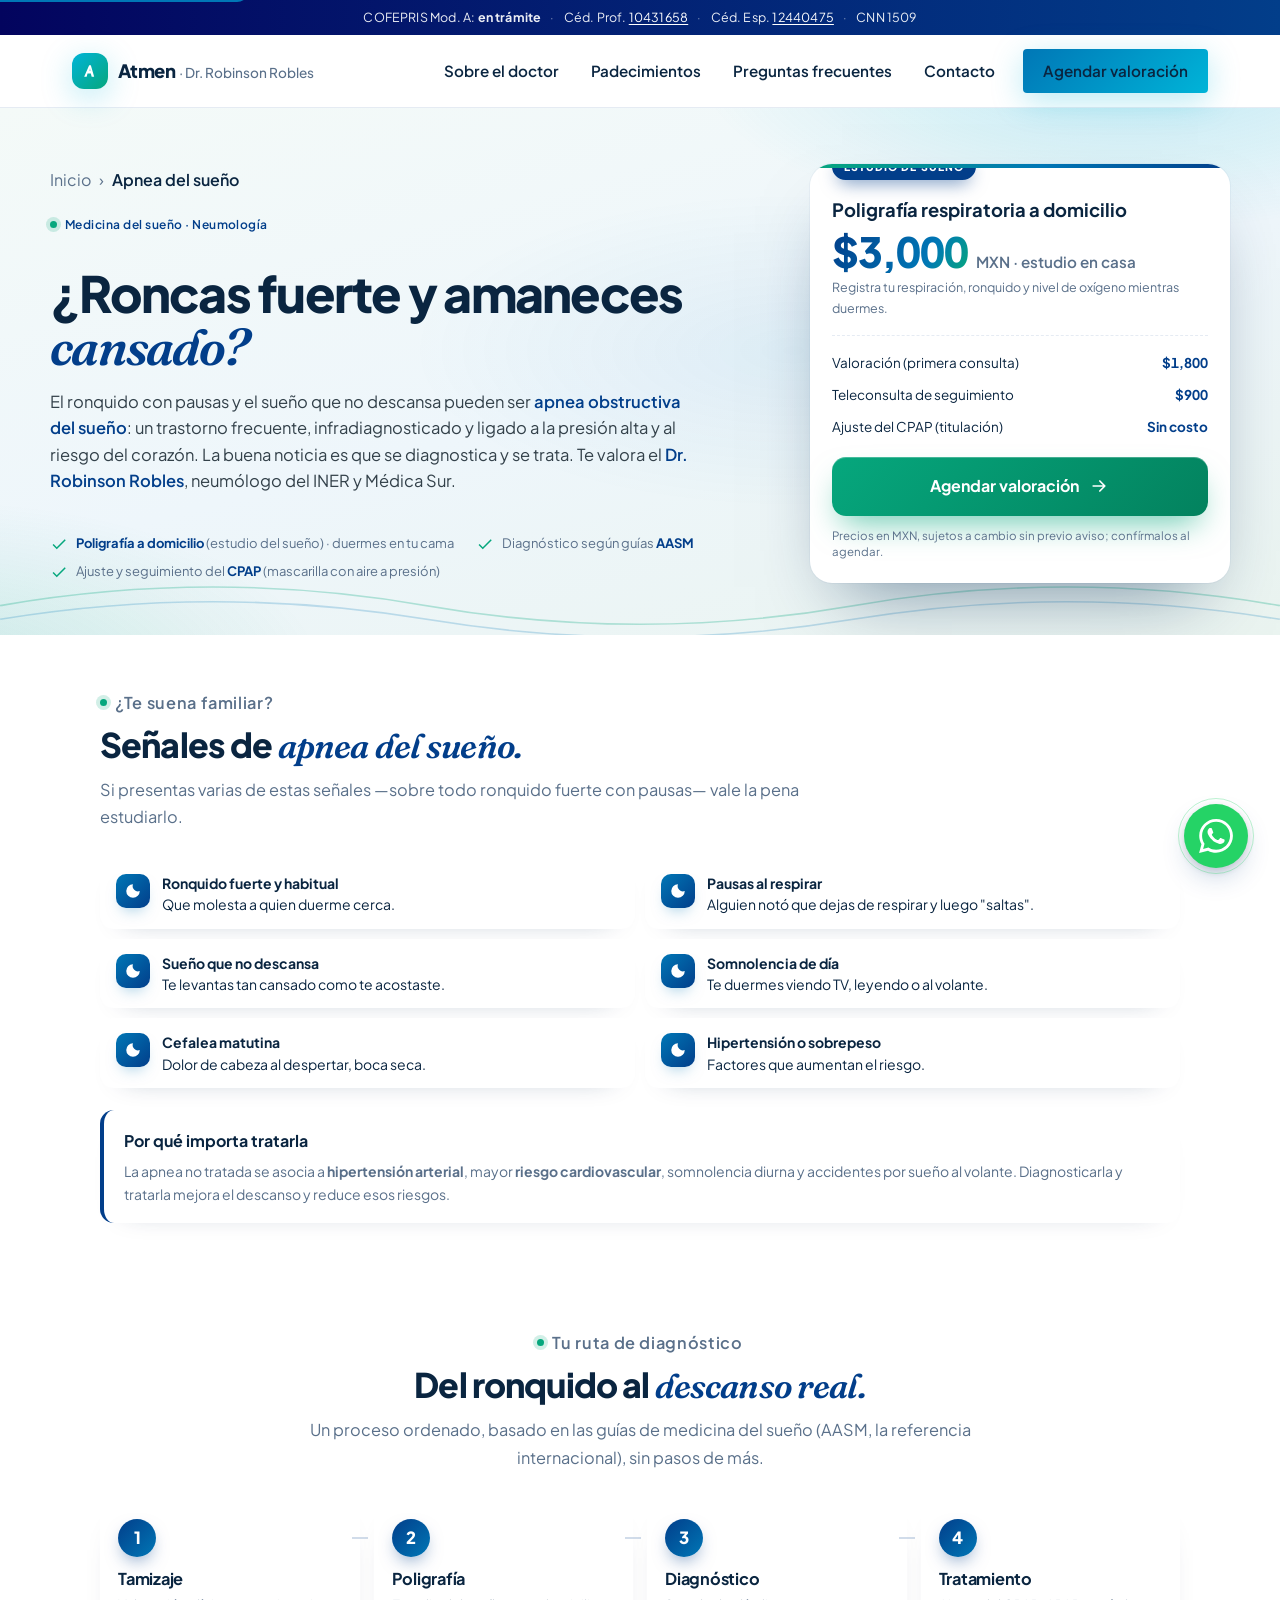
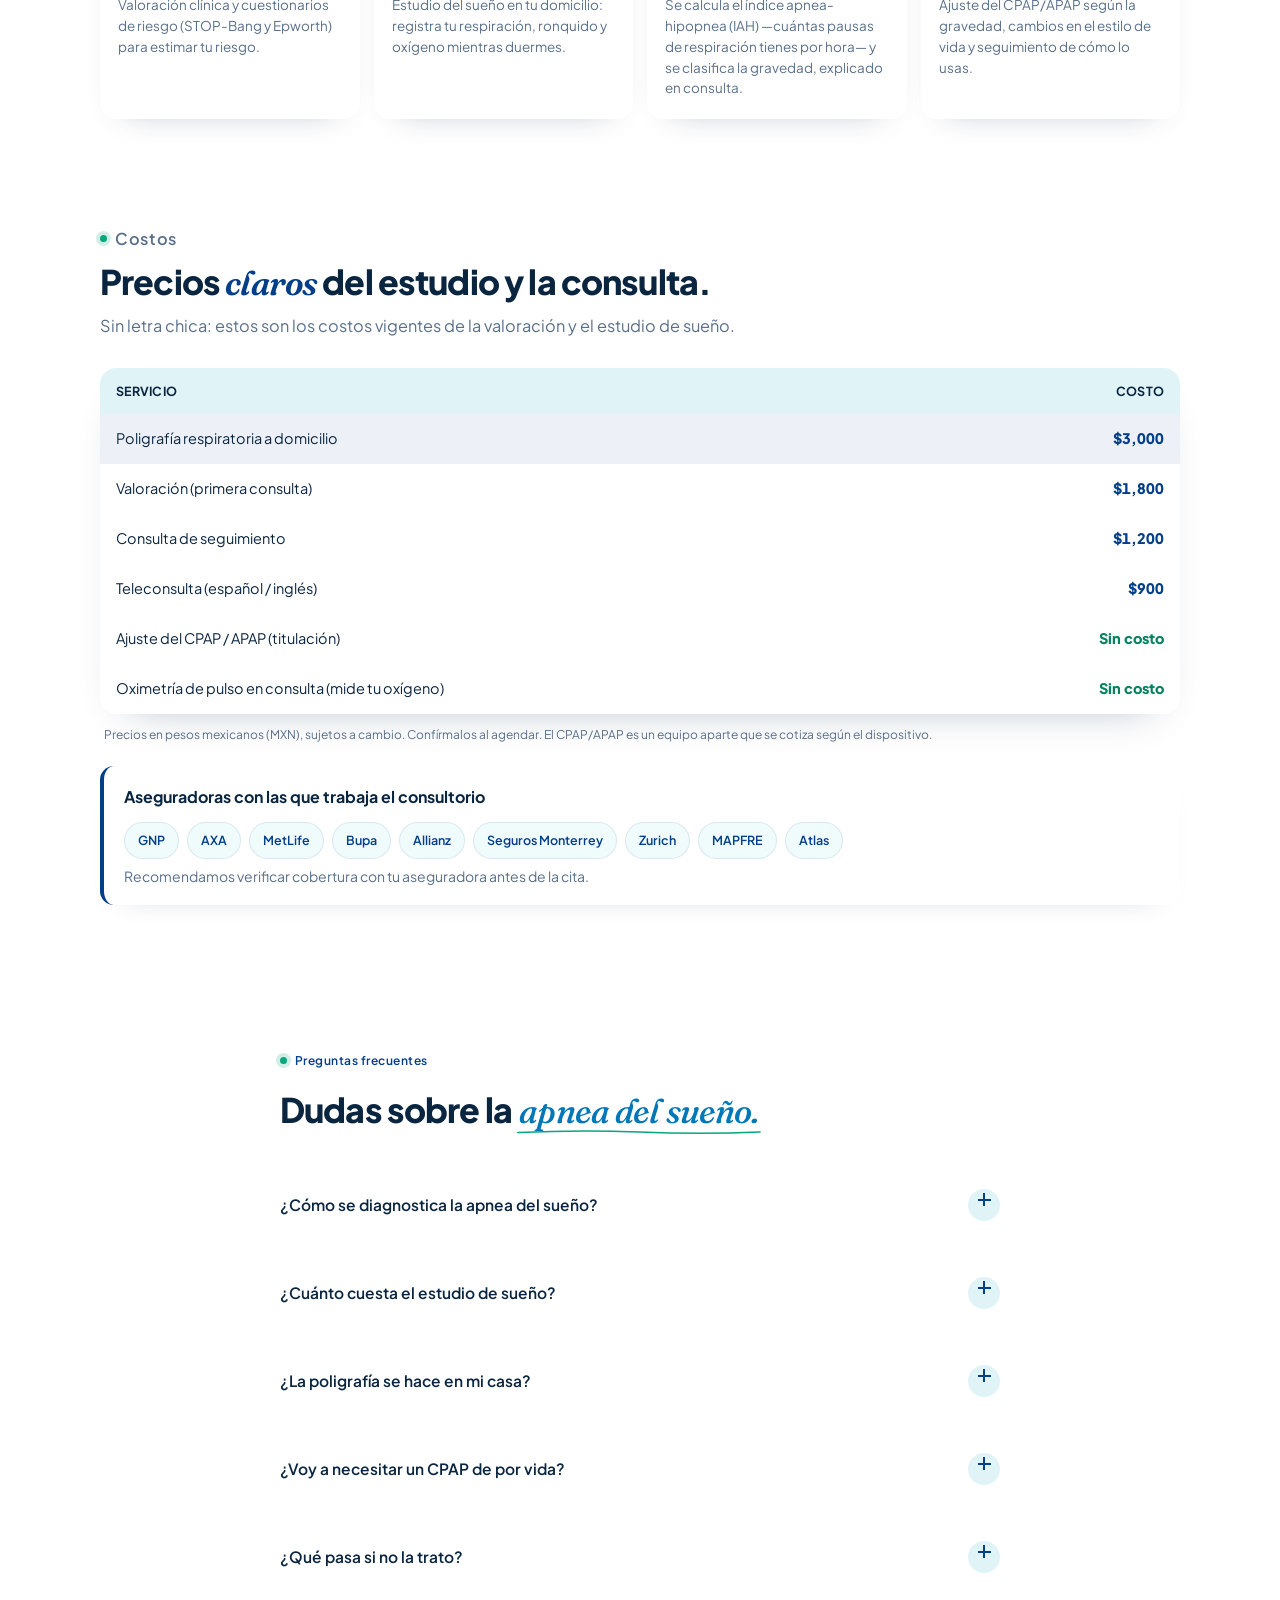
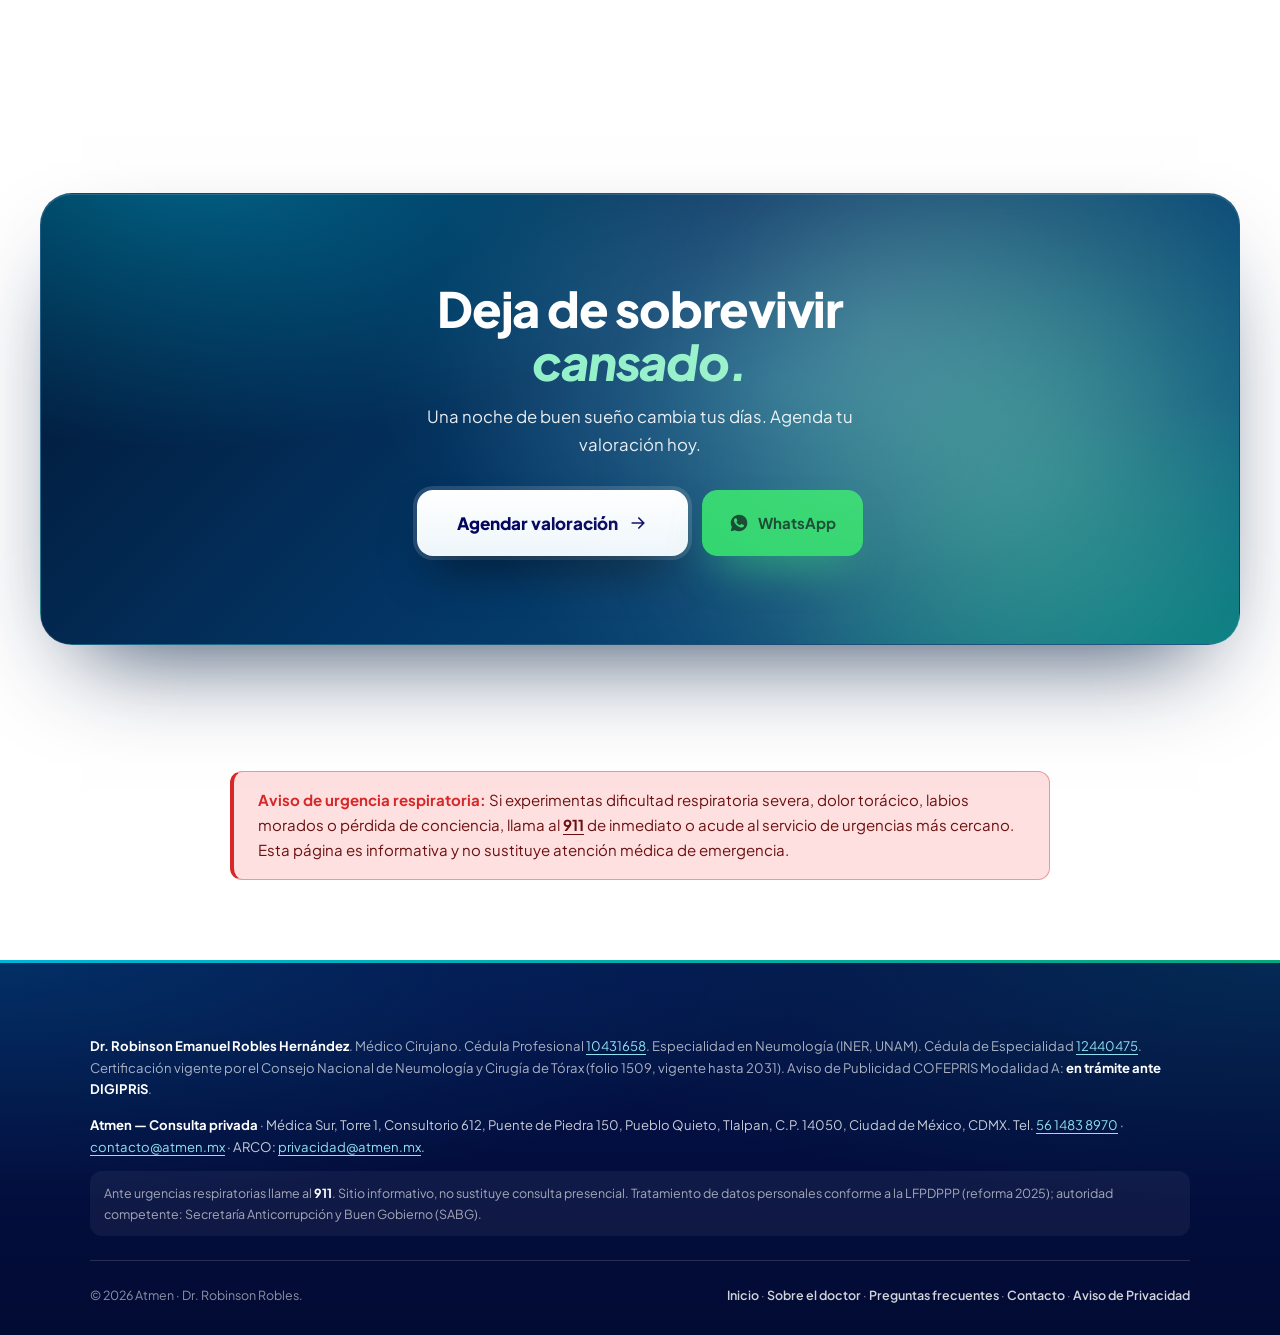
==== commit 8cea3858: "feat(promos): coherencia premium + modal Agendar en apnea y consulta - Modal global "Agendar" (recua" ====
--- a/apnea-del-sueno/index.html
+++ b/apnea-del-sueno/index.html
@@ -227,29 +227,10 @@
             <li><span>Ajuste del CPAP (titulación)</span><span>Sin costo</span></li>
           </ul>
 
-          <div class="agendar" data-agendar>
-            <button type="button" class="agendar__btn" aria-haspopup="menu" aria-expanded="false" aria-controls="agendar-menu-1">
-              Agendar valoración <span class="agendar__chev" aria-hidden="true">▾</span>
-            </button>
-            <div id="agendar-menu-1" class="agendar__menu" role="menu" hidden>
-              <p class="agendar__head">Elige cómo prefieres agendar</p>
-              <a class="agendar__item agendar__item--wa" role="menuitem" href="https://wa.me/5215614838970?text=Hola%2C%20vi%20la%20p%C3%A1gina%20de%20apnea%20del%20sue%C3%B1o%20y%20quiero%20agendar%20una%20valoraci%C3%B3n.">
-                <span class="agendar__ic" aria-hidden="true">✓</span>
-                <span class="agendar__lbl"><b>WhatsApp</b><span>Respuesta en minutos · horario hábil</span></span>
-                <span class="agendar__arr" aria-hidden="true">→</span>
-              </a>
-              <a class="agendar__item" role="menuitem" href="tel:+5215614838970">
-                <span class="agendar__ic" aria-hidden="true">☏</span>
-                <span class="agendar__lbl"><b>Llamada directa</b><span>56 1483 8970 · línea consultorio</span></span>
-                <span class="agendar__arr" aria-hidden="true">→</span>
-              </a>
-              <a class="agendar__item" role="menuitem" href="https://cal.com/robinson-emmanuel-robles-hernandez-t5xhzw" target="_blank" rel="noopener">
-                <span class="agendar__ic" aria-hidden="true">▦</span>
-                <span class="agendar__lbl"><b>Agendar en línea</b><span>Calendario en línea · disponible 24/7</span></span>
-                <span class="agendar__arr" aria-hidden="true">→</span>
-              </a>
-            </div>
-          </div>
+          <button type="button" class="promo-cta-btn" data-agendar-open aria-haspopup="dialog">
+            Agendar valoración
+            <svg viewBox="0 0 24 24" fill="none" stroke="currentColor" stroke-width="2" stroke-linecap="round" stroke-linejoin="round" aria-hidden="true"><path d="M5 12h14M13 6l6 6-6 6"/></svg>
+          </button>
           <p class="offer-card__fineprint">Precios en MXN, sujetos a cambio sin previo aviso; confírmalos al agendar.</p>
         </aside>
       </div>
@@ -351,11 +332,17 @@
     <section class="section">
       <div class="container">
         <div class="cta-aurora reveal-up">
-          <h2>Deja de sobrevivir cansado.</h2>
-          <p>Agenda tu valoración de sueño con el Dr. Robinson Robles. Estudio a domicilio y tratamiento con seguimiento real.</p>
+          <h2>Deja de sobrevivir <em>cansado.</em></h2>
+          <p>Una noche de buen sueño cambia tus días. Agenda tu valoración hoy.</p>
           <div class="cta-aurora__actions">
-            <a class="btn btn--whatsapp btn--lg btn-pro" href="https://wa.me/5215614838970?text=Hola%2C%20vi%20la%20p%C3%A1gina%20de%20apnea%20del%20sue%C3%B1o%20y%20quiero%20agendar%20una%20valoraci%C3%B3n.">Agendar por WhatsApp</a>
-            <a class="btn btn--ghost btn--lg" href="../contacto/index.html">Ver todos los canales</a>
+            <button type="button" class="cta-aurora__primary" data-agendar-open aria-haspopup="dialog">
+              Agendar valoración
+              <svg viewBox="0 0 24 24" fill="none" stroke="currentColor" stroke-width="2" stroke-linecap="round" stroke-linejoin="round" aria-hidden="true"><path d="M5 12h14M13 6l6 6-6 6"/></svg>
+            </button>
+            <a class="cta-aurora__wa" href="https://wa.me/5215614838970?text=Hola%2C%20vi%20la%20p%C3%A1gina%20de%20apnea%20del%20sue%C3%B1o%20y%20quiero%20agendar%20una%20valoraci%C3%B3n.">
+              <svg viewBox="0 0 24 24" fill="currentColor" aria-hidden="true"><path d="M12.04 2C6.58 2 2.13 6.45 2.13 11.91c0 1.75.46 3.46 1.32 4.97L2 22l5.25-1.38a9.9 9.9 0 0 0 4.79 1.22h.01c5.46 0 9.9-4.45 9.9-9.91 0-2.65-1.03-5.14-2.9-7.01A9.82 9.82 0 0 0 12.04 2Zm5.8 14.04c-.25.7-1.44 1.33-1.99 1.41-.53.08-1.17.11-1.89-.12-.43-.14-.99-.32-1.7-.63-2.99-1.29-4.95-4.3-5.1-4.5-.15-.2-1.22-1.62-1.22-3.1 0-1.48.78-2.2 1.05-2.5.27-.3.59-.37.79-.37.2 0 .39 0 .56.01.18.01.42-.07.66.5.25.59.84 2.04.91 2.19.07.15.12.32.02.52-.1.2-.15.32-.3.5-.15.17-.31.39-.45.52-.15.15-.3.31-.13.6.17.3.76 1.25 1.63 2.02 1.12 1 2.07 1.31 2.36 1.46.3.15.47.12.64-.07.17-.2.74-.86.94-1.16.2-.3.39-.25.66-.15.27.1 1.72.81 2.01.96.3.15.5.22.57.35.07.12.07.72-.18 1.42Z"/></svg>
+              WhatsApp
+            </a>
           </div>
         </div>
       </div>
@@ -407,9 +394,49 @@
     <a class="btn btn--whatsapp" href="https://wa.me/5215614838970?text=Hola%2C%20vi%20la%20p%C3%A1gina%20de%20apnea%20del%20sue%C3%B1o%20y%20quiero%20agendar%20una%20valoraci%C3%B3n.">Agendar</a>
   </div>
 
+  <!-- ===== Modal global: Agendar valoración ===== -->
+  <dialog class="ag-modal" id="agendarModal" aria-labelledby="agModalTitle">
+    <div class="ag-modal__inner">
+      <button type="button" class="ag-modal__close" data-ag-close aria-label="Cerrar ventana de agendar">
+        <svg viewBox="0 0 24 24" fill="none" stroke="currentColor" stroke-width="2" stroke-linecap="round" aria-hidden="true"><path d="M18 6 6 18M6 6l12 12"/></svg>
+      </button>
+      <div class="ag-modal__head">
+        <span class="ag-modal__eyebrow">Agenda tu valoración de sueño</span>
+        <h2 class="ag-modal__title" id="agModalTitle">Elige cómo prefieres <em>agendar</em></h2>
+        <p class="ag-modal__sub">Respondo personalmente y te confirmo fecha, costo y preparación según tu caso.</p>
+      </div>
+      <div class="ag-modal__grid">
+        <a class="ag-opt ag-opt--wa" href="https://wa.me/5215614838970?text=Hola%2C%20vi%20la%20p%C3%A1gina%20de%20apnea%20del%20sue%C3%B1o%20y%20quiero%20agendar%20una%20valoraci%C3%B3n.">
+          <span class="ag-opt__ic" aria-hidden="true"><svg viewBox="0 0 24 24" fill="currentColor"><path d="M12.04 2C6.58 2 2.13 6.45 2.13 11.91c0 1.75.46 3.46 1.32 4.97L2 22l5.25-1.38a9.9 9.9 0 0 0 4.79 1.22h.01c5.46 0 9.9-4.45 9.9-9.91 0-2.65-1.03-5.14-2.9-7.01A9.82 9.82 0 0 0 12.04 2Zm5.8 14.04c-.25.7-1.44 1.33-1.99 1.41-.53.08-1.17.11-1.89-.12-.43-.14-.99-.32-1.7-.63-2.99-1.29-4.95-4.3-5.1-4.5-.15-.2-1.22-1.62-1.22-3.1 0-1.48.78-2.2 1.05-2.5.27-.3.59-.37.79-.37.2 0 .39 0 .56.01.18.01.42-.07.66.5.25.59.84 2.04.91 2.19.07.15.12.32.02.52-.1.2-.15.32-.3.5-.15.17-.31.39-.45.52-.15.15-.3.31-.13.6.17.3.76 1.25 1.63 2.02 1.12 1 2.07 1.31 2.36 1.46.3.15.47.12.64-.07.17-.2.74-.86.94-1.16.2-.3.39-.25.66-.15.27.1 1.72.81 2.01.96.3.15.5.22.57.35.07.12.07.72-.18 1.42Z"/></svg></span>
+          <span class="ag-opt__txt"><b>WhatsApp</b><span>Respuesta en minutos · horario hábil</span></span>
+          <span class="ag-opt__arr" aria-hidden="true"><svg viewBox="0 0 24 24" fill="none" stroke="currentColor" stroke-width="2" stroke-linecap="round" stroke-linejoin="round"><path d="M5 12h14M13 6l6 6-6 6"/></svg></span>
+        </a>
+        <a class="ag-opt ag-opt--cal" href="https://cal.com/robinson-emmanuel-robles-hernandez-t5xhzw" target="_blank" rel="noopener">
+          <span class="ag-opt__ic" aria-hidden="true"><svg viewBox="0 0 24 24" fill="none" stroke="currentColor" stroke-width="1.8" stroke-linecap="round" stroke-linejoin="round"><rect x="3" y="4" width="18" height="18" rx="2"/><path d="M16 2v4M8 2v4M3 10h18"/><path d="m9 16 2 2 4-4"/></svg></span>
+          <span class="ag-opt__txt"><b>Agendar en línea</b><span>Calendario en línea · disponible 24/7</span></span>
+          <span class="ag-opt__arr" aria-hidden="true"><svg viewBox="0 0 24 24" fill="none" stroke="currentColor" stroke-width="2" stroke-linecap="round" stroke-linejoin="round"><path d="M5 12h14M13 6l6 6-6 6"/></svg></span>
+        </a>
+        <a class="ag-opt" href="tel:+5215614838970">
+          <span class="ag-opt__ic" aria-hidden="true"><svg viewBox="0 0 24 24" fill="none" stroke="currentColor" stroke-width="1.8" stroke-linecap="round" stroke-linejoin="round"><path d="M22 16.92v3a2 2 0 0 1-2.18 2 19.79 19.79 0 0 1-8.63-3.07 19.5 19.5 0 0 1-6-6 19.79 19.79 0 0 1-3.07-8.67A2 2 0 0 1 4.11 2h3a2 2 0 0 1 2 1.72c.13.96.36 1.9.7 2.81a2 2 0 0 1-.45 2.11L8.09 9.91a16 16 0 0 0 6 6l1.27-1.27a2 2 0 0 1 2.11-.45c.91.34 1.85.57 2.81.7A2 2 0 0 1 22 16.92Z"/></svg></span>
+          <span class="ag-opt__txt"><b>Llamada directa</b><span>Médica Sur · línea consultorio</span></span>
+          <span class="ag-opt__arr" aria-hidden="true"><svg viewBox="0 0 24 24" fill="none" stroke="currentColor" stroke-width="2" stroke-linecap="round" stroke-linejoin="round"><path d="M5 12h14M13 6l6 6-6 6"/></svg></span>
+        </a>
+        <a class="ag-opt" href="mailto:contacto@atmen.mx?subject=Solicitud%20de%20valoraci%C3%B3n%20-%20Apnea%20del%20sue%C3%B1o">
+          <span class="ag-opt__ic" aria-hidden="true"><svg viewBox="0 0 24 24" fill="none" stroke="currentColor" stroke-width="1.8" stroke-linecap="round" stroke-linejoin="round"><rect x="2" y="4" width="20" height="16" rx="2"/><path d="m22 7-10 5L2 7"/></svg></span>
+          <span class="ag-opt__txt"><b>Correo electrónico</b><span>Para casos no urgentes</span></span>
+          <span class="ag-opt__arr" aria-hidden="true"><svg viewBox="0 0 24 24" fill="none" stroke="currentColor" stroke-width="2" stroke-linecap="round" stroke-linejoin="round"><path d="M5 12h14M13 6l6 6-6 6"/></svg></span>
+        </a>
+      </div>
+      <p class="ag-modal__foot">
+        <svg viewBox="0 0 24 24" fill="none" stroke="currentColor" stroke-width="1.7" stroke-linecap="round" stroke-linejoin="round" aria-hidden="true"><path d="M12 22s8-4 8-10V5l-8-3-8 3v7c0 6 8 10 8 10Z"/><path d="m9 12 2 2 4-4"/></svg>
+        Urgencias respiratorias: acude a tu hospital más cercano o llama al <a href="tel:911">911</a>.
+      </p>
+    </div>
+  </dialog>
+
   <script defer src="../js/site-nav.js"></script>
   <script defer src="../js/reveal.js"></script>
   <script defer src="../js/datalayer.js"></script>
-  <script defer src="../js/agendar-menu.js"></script>
+  <script defer src="../js/agendar-modal.js"></script>
 </body>
 </html>
--- a/css/promo.css
+++ b/css/promo.css
@@ -0,0 +1,357 @@
+/* =========================================================
+   Atmen — Promo / Landings de campaña
+   Capa adicional sobre site.css + premium.css.
+   Componentes de conversión: hero de oferta, ficha de precio,
+   checklist de síntomas, pasos, tabla de precios, sticky CTA.
+   Mobile-first (80% del tráfico es móvil).
+   ========================================================= */
+
+/* === Hero de promo === */
+.promo-hero {
+  position: relative;
+  overflow: hidden;
+  isolation: isolate;
+  padding: 36px 22px 32px;
+  background:
+    radial-gradient(ellipse at 92% -10%, color-mix(in oklab, var(--accent) 22%, transparent), transparent 55%),
+    radial-gradient(ellipse at -10% 110%, rgba(6,167,125,.12), transparent 52%),
+    linear-gradient(180deg, var(--cream) 0%, #f1f8fb 100%);
+}
+.promo-hero__inner {
+  max-width: 1180px;
+  margin-inline: auto;
+  display: grid;
+  grid-template-columns: 1fr;
+  gap: 26px;
+  align-items: center;
+}
+@media (min-width: 900px) {
+  .promo-hero { padding: 56px 32px 52px; }
+  .promo-hero__inner { grid-template-columns: 1.15fr .85fr; gap: 48px; }
+  .offer-card { max-width: 420px; margin-left: auto; width: 100%; }
+}
+
+/* En móvil, la barra CTA sticky ya es el canal principal: evitamos
+   duplicar con el FAB flotante (quitamos clutter abajo). */
+@media (max-width: 760px) {
+  body.has-sticky-cta .whatsapp-float { display: none; }
+}
+.promo-hero__copy > * { position: relative; z-index: 1; }
+
+.promo-bc {
+  list-style: none; margin: 0 0 16px; padding: 0;
+  display: flex; flex-wrap: wrap; gap: 8px;
+  font-size: 12.5px; color: var(--ink-muted);
+}
+.promo-bc a { color: inherit; text-decoration: none; }
+.promo-bc a:hover { color: var(--accent); }
+.promo-bc li[aria-current] { color: var(--ink); font-weight: 600; }
+
+.promo-h1 {
+  font-family: var(--font-display);
+  font-weight: 800;
+  font-size: clamp(31px, 7.5vw, 50px);
+  line-height: 1.04;
+  letter-spacing: -0.035em;
+  color: var(--ink);
+  margin: 14px 0 16px;
+}
+.promo-h1 em {
+  font-style: italic;
+  font-family: var(--font-serif);
+  font-weight: 600;
+  color: var(--accent);
+}
+.promo-lede {
+  font-size: 16.5px;
+  line-height: 1.6;
+  color: #33414a;
+  margin: 0 0 22px;
+  max-width: 54ch;
+}
+.promo-lede b { color: var(--ocean); font-weight: 600; }
+
+/* Fila de confianza bajo el CTA */
+.promo-trust {
+  list-style: none; margin: 22px 0 0; padding: 18px 0 0;
+  border-top: 1px solid var(--line-soft);
+  display: flex; flex-wrap: wrap; gap: 10px 22px;
+}
+.promo-trust li {
+  display: inline-flex; align-items: center; gap: 8px;
+  font-size: 13px; color: var(--ink-muted); line-height: 1.3;
+}
+.promo-trust li b { color: var(--ocean); font-weight: 700; }
+.promo-trust svg { width: 18px; height: 18px; color: var(--leaf); flex: 0 0 auto; }
+
+/* === Ficha de oferta / precio (columna derecha del hero) === */
+.offer-card {
+  background: #fff;
+  border: 1px solid var(--line-soft);
+  border-radius: 18px;
+  padding: 22px;
+  box-shadow: 0 26px 54px -28px rgba(2,62,138,0.42);
+  position: relative;
+}
+.offer-card__tag {
+  position: absolute; top: -11px; left: 22px;
+  background: var(--accent); color: #fff;
+  font-size: 10.5px; font-weight: 800; letter-spacing: .1em; text-transform: uppercase;
+  padding: 5px 12px; border-radius: 99px;
+  box-shadow: 0 8px 18px -6px color-mix(in oklab, var(--accent) 60%, transparent);
+}
+.offer-card__title { font-size: 1.15rem; font-weight: 700; margin: 8px 0 4px; color: var(--ink); }
+.offer-card__price {
+  display: flex; align-items: baseline; gap: 8px;
+  margin: 6px 0 2px;
+}
+.offer-card__price b {
+  font-size: 2.6rem; font-weight: 800; line-height: 1;
+  color: var(--ocean); letter-spacing: -.03em;
+  font-feature-settings: "tnum";
+}
+.offer-card__price small { font-size: .95rem; color: var(--ink-muted); font-weight: 600; }
+.offer-card__note { font-size: 12.5px; color: var(--ink-muted); margin: 0 0 16px; }
+.offer-card__list {
+  list-style: none; margin: 0 0 18px; padding: 16px 0 0;
+  border-top: 1px dashed var(--border);
+  display: grid; gap: 9px;
+}
+.offer-card__list li {
+  display: flex; justify-content: space-between; gap: 12px;
+  font-size: 13.5px; color: var(--ink);
+}
+.offer-card__list li span:last-child { color: var(--ocean); font-weight: 700; font-feature-settings: "tnum"; }
+.offer-card .agendar, .offer-card .btn { width: 100%; }
+.offer-card__fineprint { font-size: 11.5px; color: var(--ink-muted); margin: 12px 0 0; line-height: 1.45; }
+
+/* === Sección genérica de promo === */
+.promo-section { padding: 52px 22px; }
+.promo-section--warm { background: var(--paper-warm); }
+.promo-section--cloud { background: var(--cloud); }
+.promo-wrap { max-width: 1080px; margin-inline: auto; }
+.promo-wrap--narrow { max-width: 760px; }
+.promo-head { max-width: 720px; margin: 0 0 28px; }
+.promo-head--center { margin-inline: auto; text-align: center; }
+.promo-head h2 {
+  font-family: var(--font-display); font-weight: 800;
+  font-size: clamp(24px, 4.5vw, 34px);
+  letter-spacing: -0.025em; margin: 10px 0 10px; color: var(--ink);
+}
+.promo-head h2 em { font-style: italic; font-family: var(--font-serif); font-weight: 600; color: var(--accent); }
+.promo-head p { color: var(--ink-muted); font-size: 1.02rem; margin: 0; }
+
+/* === Checklist de síntomas / "consulta si..." === */
+.symptom-grid {
+  display: grid; grid-template-columns: 1fr; gap: 10px;
+}
+@media (min-width: 640px) { .symptom-grid { grid-template-columns: 1fr 1fr; } }
+.symptom {
+  display: flex; gap: 12px; align-items: flex-start;
+  background: #fff; border: 1px solid var(--line-soft);
+  border-radius: 12px; padding: 14px 16px;
+}
+.symptom__ic {
+  flex: 0 0 auto; width: 30px; height: 30px; border-radius: 9px;
+  display: grid; place-items: center; margin-top: 1px;
+  background: color-mix(in oklab, var(--accent) 14%, #fff);
+  color: var(--accent);
+}
+.symptom__ic svg { width: 18px; height: 18px; }
+.symptom p { margin: 0; font-size: 14px; line-height: 1.45; color: var(--ink); }
+.symptom p b { display: block; font-weight: 700; margin-bottom: 1px; }
+
+/* === Pasos (cómo funciona) === */
+.steps { list-style: none; margin: 0; padding: 0; display: grid; gap: 14px; counter-reset: step; }
+@media (min-width: 860px) { .steps { grid-template-columns: repeat(4, 1fr); } }
+.step {
+  position: relative;
+  background: #fff; border: 1px solid var(--line-soft);
+  border-radius: 14px; padding: 20px 18px;
+}
+.step__n {
+  width: 38px; height: 38px; border-radius: 50%;
+  display: grid; place-items: center; margin-bottom: 12px;
+  background: linear-gradient(135deg, var(--accent), color-mix(in oklab, var(--accent) 55%, var(--sky)));
+  color: #fff; font-weight: 800; font-size: 1.05rem;
+  box-shadow: 0 8px 18px -6px color-mix(in oklab, var(--accent) 55%, transparent);
+}
+.step h3 { font-size: 1.02rem; font-weight: 700; margin: 0 0 6px; color: var(--ink); }
+.step p { font-size: 13.5px; color: var(--ink-muted); line-height: 1.55; margin: 0; }
+@media (min-width: 860px) {
+  .step:not(:last-child)::after {
+    content: ""; position: absolute; top: 38px; right: -8px;
+    width: 16px; height: 2px; background: var(--border-strong);
+  }
+}
+
+/* === Tabla de precios transparente === */
+.price-table {
+  width: 100%; border-collapse: collapse;
+  background: #fff; border: 1px solid var(--line-soft);
+  border-radius: 14px; overflow: hidden;
+  font-size: 14.5px;
+}
+.price-table caption {
+  caption-side: bottom; text-align: left;
+  font-size: 12px; color: var(--ink-muted); padding: 12px 4px 0; line-height: 1.5;
+}
+.price-table th, .price-table td { text-align: left; padding: 13px 16px; border-bottom: 1px solid var(--line-soft); }
+.price-table thead th { background: var(--cloud-alt); font-weight: 700; color: var(--ink); font-size: 12.5px; letter-spacing: .02em; text-transform: uppercase; }
+.price-table tbody tr:last-child td { border-bottom: 0; }
+.price-table td:last-child, .price-table th:last-child { text-align: right; white-space: nowrap; }
+.price-table .price-amt { font-weight: 800; color: var(--ocean); font-feature-settings: "tnum"; }
+.price-table .price-free { color: var(--leaf-deep); font-weight: 800; }
+.price-table tbody tr.is-feature td { background: color-mix(in oklab, var(--accent) 7%, #fff); }
+
+/* === Barra CTA sticky (solo móvil) === */
+.sticky-cta {
+  position: fixed; left: 0; right: 0; bottom: 0; z-index: var(--z-fab);
+  display: none;
+  align-items: center; gap: 12px;
+  padding: 10px 14px max(10px, env(safe-area-inset-bottom));
+  background: rgba(255,255,255,.92);
+  backdrop-filter: blur(12px) saturate(150%);
+  -webkit-backdrop-filter: blur(12px) saturate(150%);
+  border-top: 1px solid var(--border);
+  box-shadow: 0 -8px 24px -12px rgba(2,62,138,.25);
+}
+.sticky-cta__price { flex: 1 1 auto; min-width: 0; line-height: 1.15; }
+.sticky-cta__price b { display: block; font-size: 1.05rem; color: var(--ocean); font-weight: 800; }
+.sticky-cta__price span { font-size: 11.5px; color: var(--ink-muted); }
+.sticky-cta .btn { flex: 0 0 auto; padding: 13px 22px; min-height: 48px; }
+@media (max-width: 760px) {
+  .sticky-cta { display: flex; }
+  /* dejar respiro al final para que la barra no tape el footer */
+  body.has-sticky-cta footer { padding-bottom: 96px; }
+  /* subir el FAB de WhatsApp para que no choque con la barra */
+  body.has-sticky-cta .whatsapp-float { bottom: calc(86px + env(safe-area-inset-bottom, 0px)); }
+}
+
+/* === Aviso de riesgo (apnea / no tratar) === */
+.risk-note {
+  background: #fff; border: 1px solid var(--line-soft);
+  border-left: 4px solid var(--accent);
+  border-radius: 12px; padding: 18px 20px;
+  display: grid; gap: 6px;
+}
+.risk-note b { color: var(--ink); }
+.risk-note p { margin: 0; color: var(--ink-muted); font-size: 14px; line-height: 1.6; }
+
+/* === Tarjetas destacadas (landing → promos) === */
+.featured-band { padding: 52px 22px; background: var(--cream); }
+.featured-grid {
+  max-width: 1080px; margin: 0 auto;
+  display: grid; grid-template-columns: 1fr; gap: 16px;
+}
+@media (min-width: 800px) { .featured-grid { grid-template-columns: 1fr 1fr; } }
+.promo-link-card {
+  position: relative;
+  display: flex; flex-direction: column;
+  background: #fff; border: 1px solid var(--line-soft);
+  border-radius: 18px; padding: 26px 24px;
+  text-decoration: none; color: var(--ink);
+  overflow: hidden; isolation: isolate;
+  transition: transform .3s var(--ease), box-shadow .3s var(--ease), border-color .3s var(--ease);
+}
+.promo-link-card::before {
+  content: ""; position: absolute; inset: 0 0 auto 0; height: 4px;
+  background: linear-gradient(90deg, var(--sea), var(--sky));
+  transform: scaleX(0); transform-origin: left; transition: transform .4s var(--ease);
+}
+.promo-link-card--sueno::before { background: linear-gradient(90deg, var(--ocean), var(--bay)); }
+.promo-link-card:hover { transform: translateY(-4px); box-shadow: 0 24px 54px -26px rgba(2,62,138,.32); border-color: rgba(0,180,216,.32); color: var(--ink); }
+.promo-link-card:hover::before { transform: scaleX(1); }
+.promo-link-card__eyebrow { font-size: 11px; font-weight: 800; letter-spacing: .12em; text-transform: uppercase; color: var(--sea); margin: 0 0 8px; }
+.promo-link-card--sueno .promo-link-card__eyebrow { color: var(--ocean); }
+.promo-link-card h3 { font-family: var(--font-display); font-size: 1.5rem; font-weight: 800; letter-spacing: -.02em; margin: 0 0 8px; }
+.promo-link-card p { color: var(--ink-muted); font-size: 14.5px; line-height: 1.6; margin: 0 0 16px; flex: 1 1 auto; }
+.promo-link-card__foot { display: flex; align-items: center; justify-content: space-between; gap: 12px; padding-top: 14px; border-top: 1px solid var(--line-soft); }
+.promo-link-card__price { font-size: 13.5px; color: var(--ink); }
+.promo-link-card__price b { color: var(--ocean); font-weight: 800; font-size: 1.15rem; font-feature-settings: "tnum"; }
+.promo-link-card__go { display: inline-flex; align-items: center; gap: 6px; color: var(--sea); font-weight: 700; font-size: 14px; }
+.promo-link-card--sueno .promo-link-card__go { color: var(--ocean); }
+
+/* === Insurances row === */
+.insurers { display: flex; flex-wrap: wrap; gap: 8px; margin-top: 6px; }
+.insurers span {
+  font-size: 12.5px; font-weight: 600; color: var(--ocean);
+  background: var(--cloud); border: 1px solid var(--border);
+  padding: 7px 13px; border-radius: 99px;
+}
+
+/* =========================================================
+   ===  v7 — Coherencia PREMIUM con landing + sobre-el-doctor  ===
+   Páginas de promoción: hero difuminado, ficha de oferta de lujo,
+   botón Agendar que abre el modal, tarjetas con relieve, CTA premium.
+   ========================================================= */
+
+/* Hero: fondo difuminado unificado (igual que el landing) */
+.promo-hero {
+  background:
+    radial-gradient(56% 52% at 88% -8%, rgba(0,180,216,.20), transparent 60%),
+    radial-gradient(54% 58% at -6% 108%, rgba(6,167,125,.16), transparent 58%),
+    radial-gradient(50% 50% at 62% 46%, rgba(2,119,182,.07), transparent 60%),
+    linear-gradient(165deg, #f4faf8 0%, #eef6fb 52%, #eaf4f0 100%);
+}
+.promo-hero::after {
+  content: ""; position: absolute; left: 0; right: 0; bottom: 0; height: 88px; z-index: 0; pointer-events: none;
+  background: url("data:image/svg+xml,%3Csvg xmlns='http://www.w3.org/2000/svg' viewBox='0 0 600 90' preserveAspectRatio='none'%3E%3Cpath d='M0 60 Q 100 22 200 60 T 400 60 T 600 60' stroke='%2306a77d' stroke-width='1.6' stroke-opacity='.28' fill='none'/%3E%3Cpath d='M0 74 Q 100 38 200 74 T 400 74 T 600 74' stroke='%230077b6' stroke-width='1.6' stroke-opacity='.22' fill='none'/%3E%3C/svg%3E") no-repeat bottom center / 100% 100%;
+}
+.offer-card { position: relative; z-index: 1; }
+
+/* Ficha de oferta: marco premium con acento superior */
+.offer-card {
+  border-radius: 22px;
+  box-shadow: 0 36px 72px -32px rgba(2,40,80,.52), 0 0 0 1px rgba(2,62,138,.04);
+  overflow: hidden;
+}
+.offer-card::after {
+  content: ""; position: absolute; inset: 0 0 auto 0; height: 4px;
+  background: linear-gradient(90deg, var(--leaf), var(--sea) 55%, var(--ocean));
+}
+.offer-card__price b {
+  background: linear-gradient(120deg, var(--ocean), var(--sea) 70%, var(--leaf));
+  -webkit-background-clip: text; background-clip: text; -webkit-text-fill-color: transparent; color: var(--ocean);
+}
+
+/* Botón "Agendar" premium que abre el modal (coherente con el hero del landing) */
+.promo-cta-btn {
+  display: inline-flex; align-items: center; justify-content: center; gap: 10px; width: 100%;
+  font: inherit; font-size: 16px; font-weight: 700; cursor: pointer; color: #fff; border: 0;
+  border-radius: 14px; padding: 16px 24px;
+  background: linear-gradient(135deg, var(--leaf) 0%, var(--leaf-deep) 100%);
+  box-shadow: 0 16px 32px -10px rgba(6,167,125,.6), inset 0 1px 0 rgba(255,255,255,.25);
+  transition: transform .18s var(--ease), box-shadow .25s var(--ease);
+}
+.promo-cta-btn svg { width: 20px; height: 20px; transition: transform .2s var(--ease); }
+.promo-cta-btn:hover { transform: translateY(-2px); box-shadow: 0 22px 44px -12px rgba(6,167,125,.7); }
+.promo-cta-btn:hover svg { transform: translateX(4px); }
+.promo-cta-btn:active { transform: translateY(0) scale(.99); }
+.promo-cta-btn:focus-visible { outline: 3px solid var(--ocean); outline-offset: 3px; }
+
+/* Tarjetas de síntomas con relieve + icono de alto contraste */
+.symptom {
+  border-radius: 14px; box-shadow: 0 12px 28px -24px rgba(2,40,80,.42);
+  transition: transform .2s var(--ease), box-shadow .2s var(--ease), border-color .2s var(--ease);
+}
+.symptom:hover { transform: translateY(-3px); box-shadow: 0 20px 38px -22px rgba(2,40,80,.5); border-color: rgba(0,180,216,.3); }
+.symptom__ic {
+  width: 34px; height: 34px; border-radius: 10px;
+  background: linear-gradient(135deg, var(--sea), var(--ocean)); color: #fff;
+  box-shadow: 0 8px 16px -8px rgba(0,119,182,.5);
+}
+
+/* Pasos con relieve */
+.step { border-radius: 16px; box-shadow: 0 14px 32px -26px rgba(2,40,80,.42); transition: transform .2s var(--ease), box-shadow .2s var(--ease); }
+.step:hover { transform: translateY(-3px); box-shadow: 0 24px 44px -26px rgba(2,40,80,.5); }
+.step__n { background: linear-gradient(135deg, var(--ocean), var(--sea)); }
+
+/* Tabla de precios con relieve */
+.price-table { border-radius: 16px; box-shadow: 0 18px 42px -30px rgba(2,40,80,.42); }
+
+/* Reseñas (consulta): tarjetas con relieve suave */
+.t-card { box-shadow: 0 14px 32px -24px rgba(2,40,80,.4); }
+
+/* Aviso de riesgo: acento coherente */
+.risk-note { border-radius: 14px; box-shadow: 0 12px 28px -26px rgba(2,40,80,.36); }
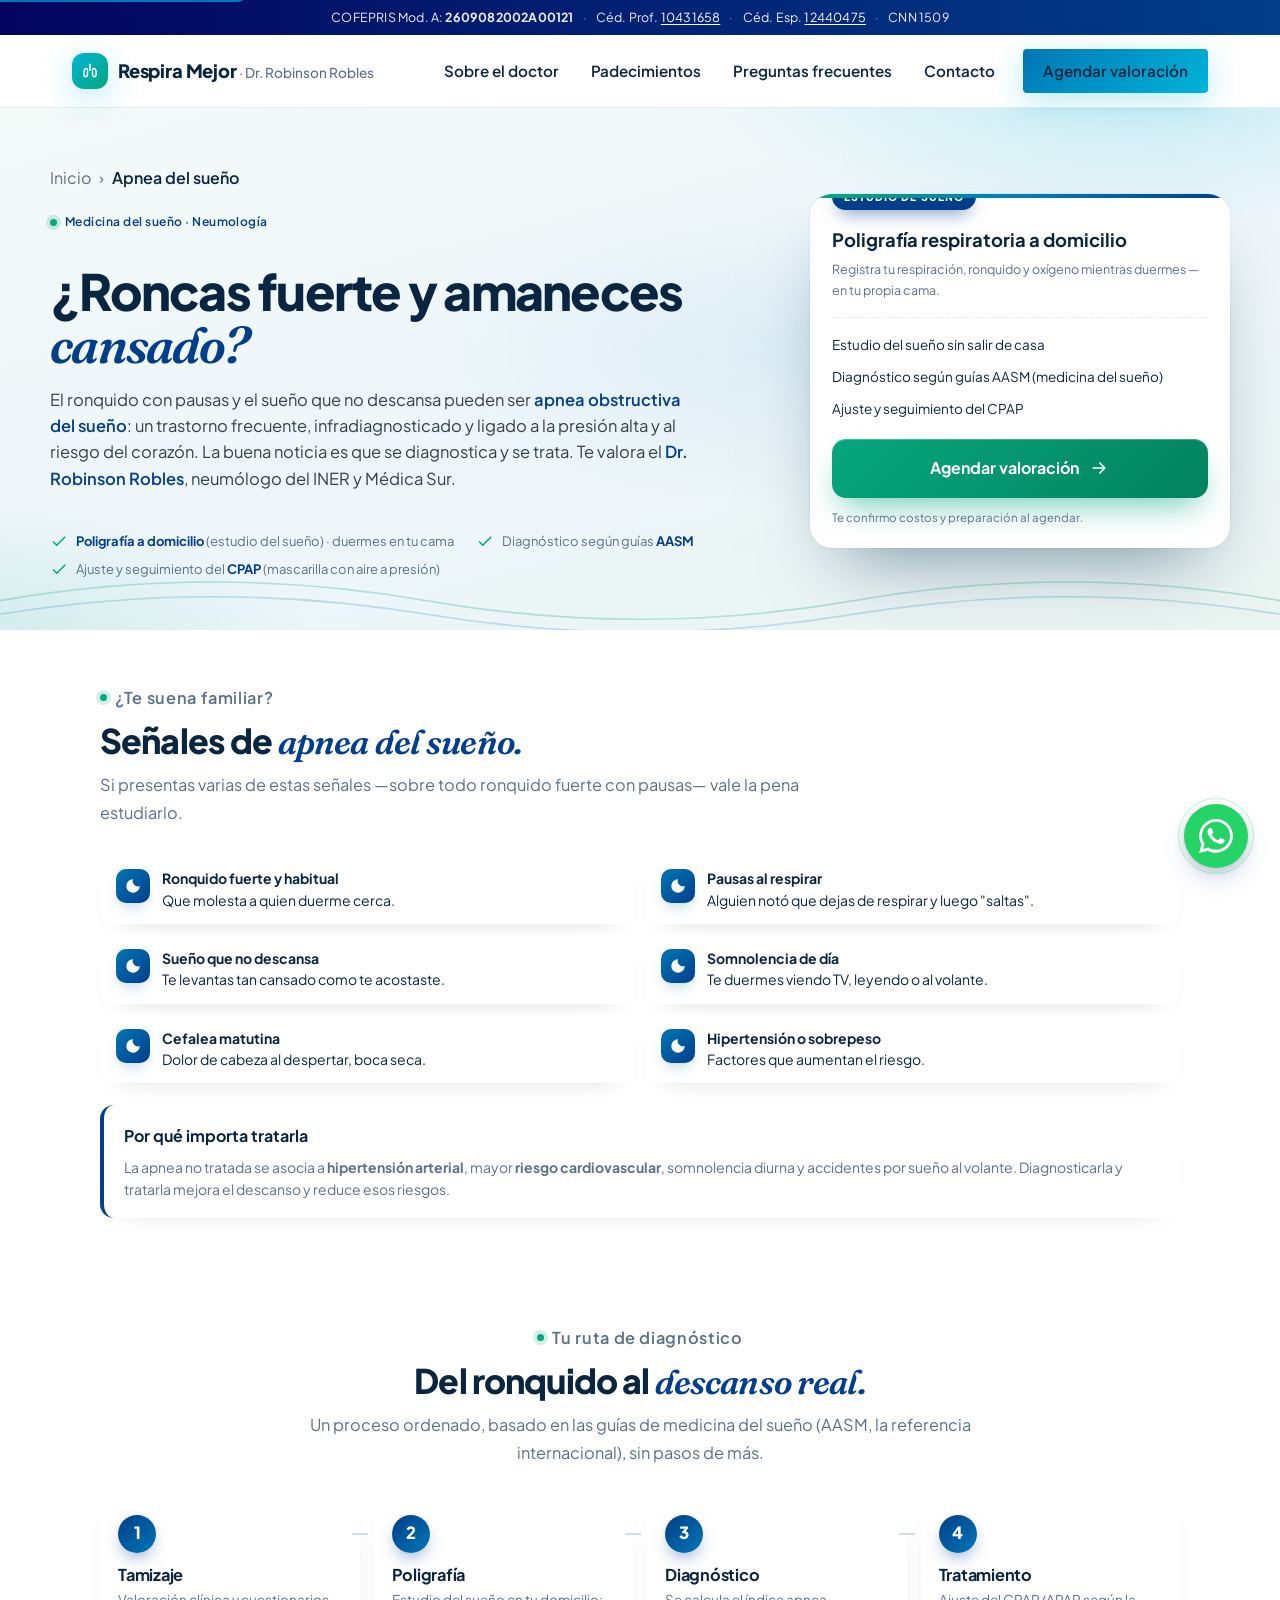
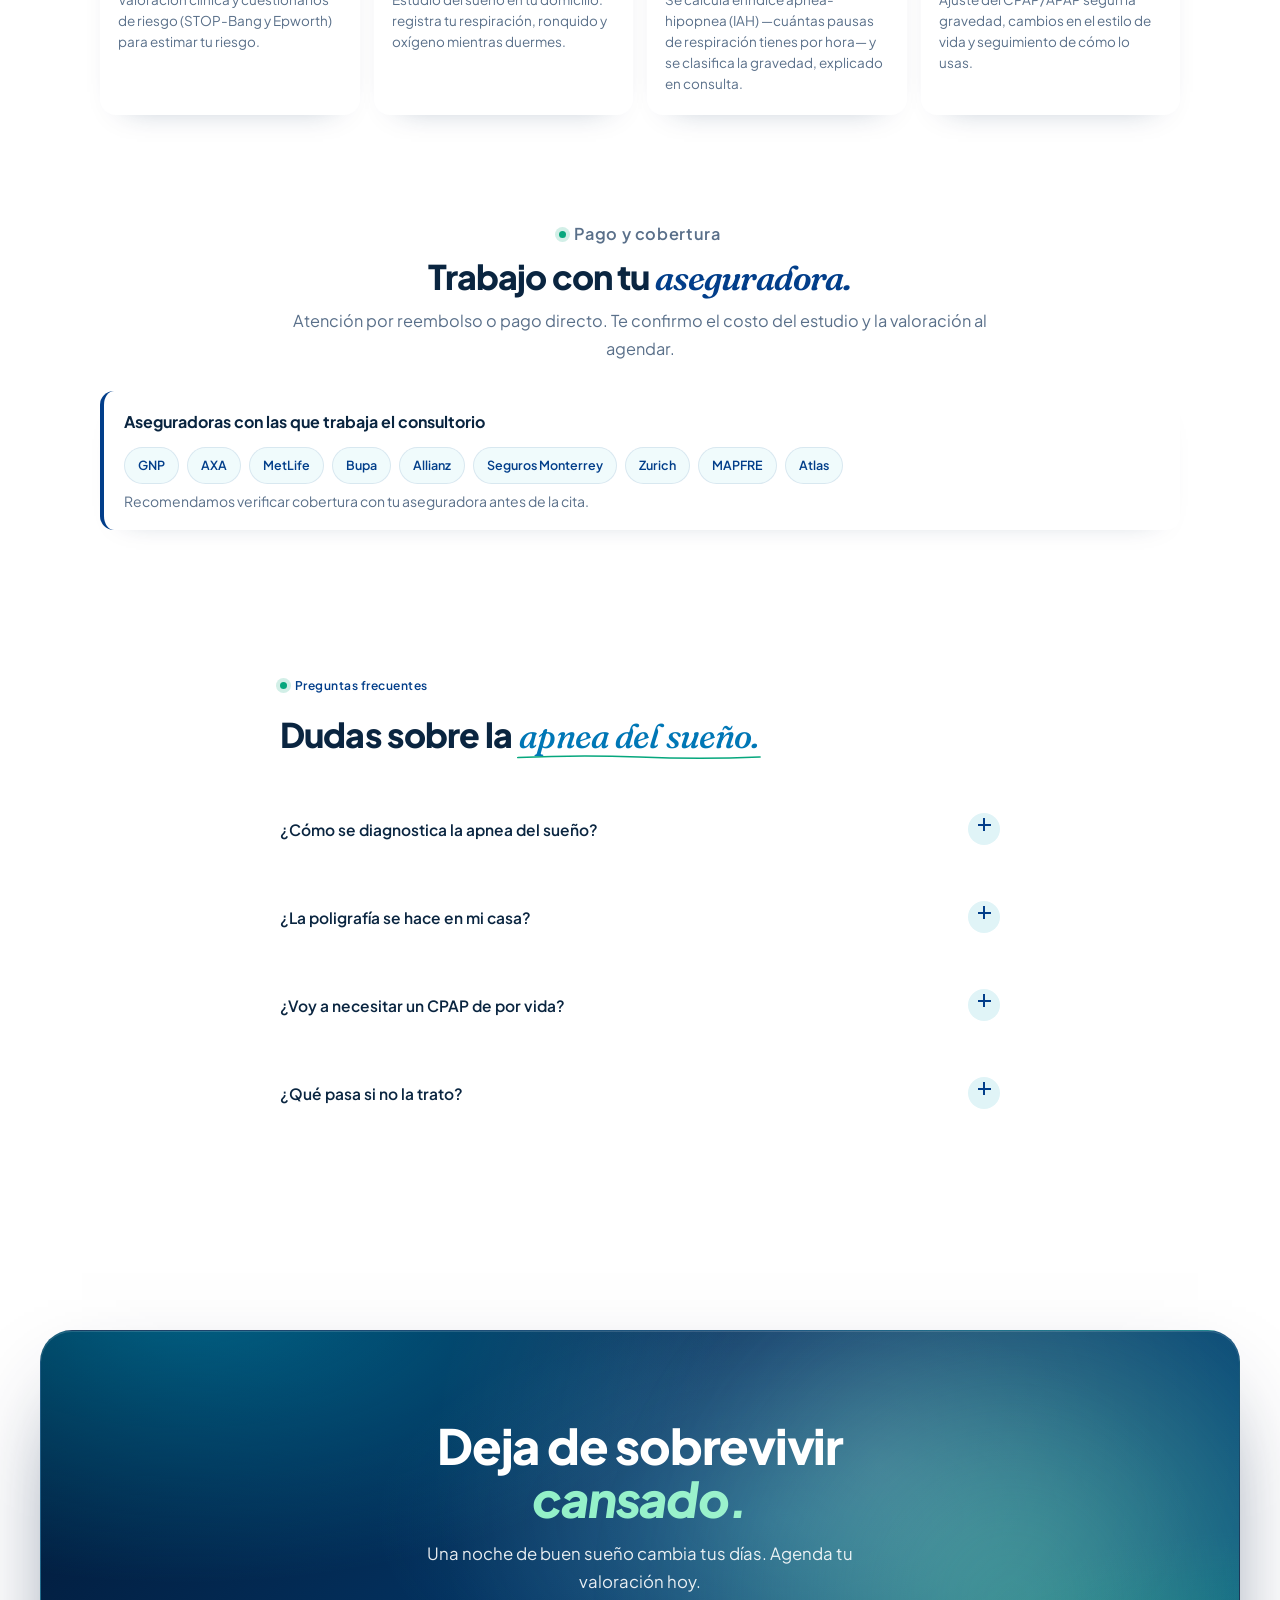
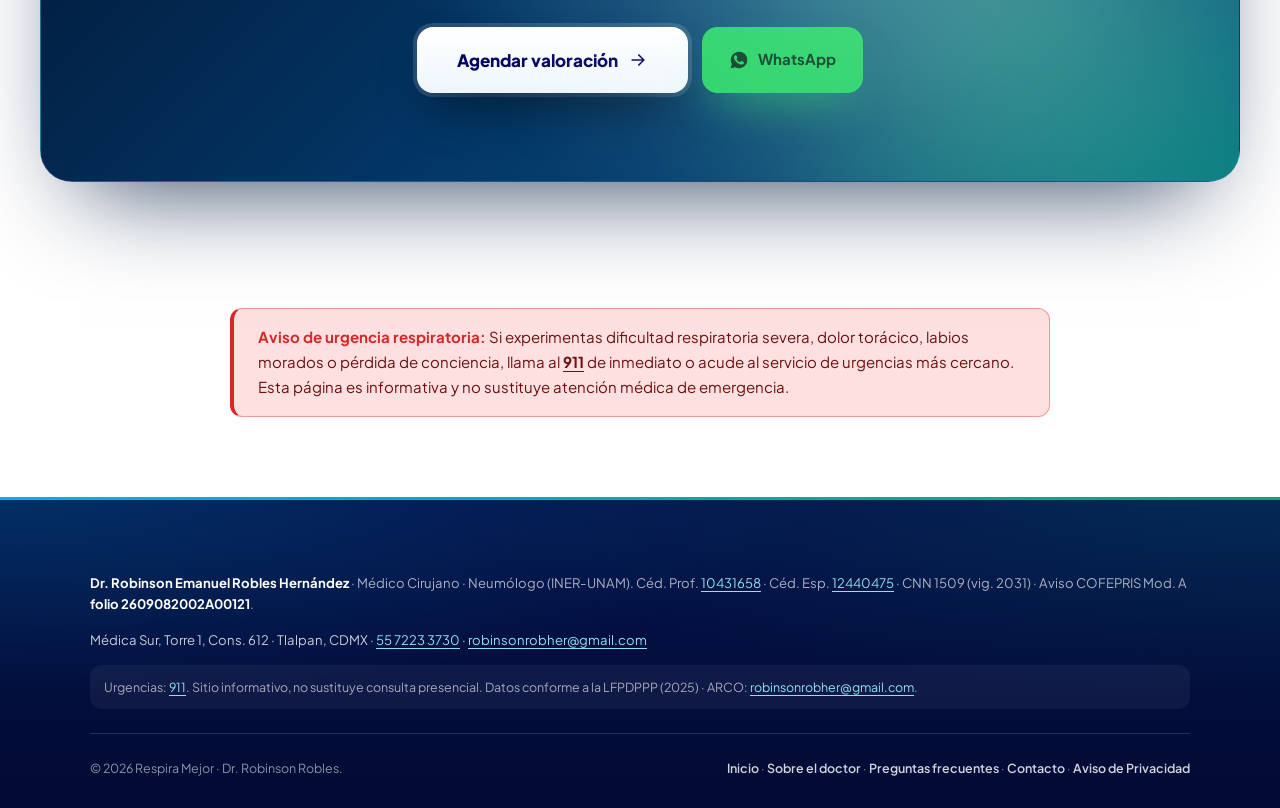
==== commit bb45f36d: "feat(analytics): migra a Google Tag Manager + tracking de CTAs - Reemplaza gtag.js (G-ZT5Y3TRZ6E) po" ====
--- a/apnea-del-sueno/index.html
+++ b/apnea-del-sueno/index.html
@@ -2,10 +2,17 @@
 <html lang="es-MX">
 <head>
   <meta charset="UTF-8">
+  <!-- Google Tag Manager -->
+  <script>(function(w,d,s,l,i){w[l]=w[l]||[];w[l].push({'gtm.start':
+  new Date().getTime(),event:'gtm.js'});var f=d.getElementsByTagName(s)[0],
+  j=d.createElement(s),dl=l!='dataLayer'?'&l='+l:'';j.async=true;j.src=
+  'https://www.googletagmanager.com/gtm.js?id='+i+dl;f.parentNode.insertBefore(j,f);
+  })(window,document,'script','dataLayer','GTM-M7STX283');</script>
+  <!-- End Google Tag Manager -->
   <meta name="viewport" content="width=device-width, initial-scale=1.0, viewport-fit=cover">
 
   <title>Apnea del Sueño en CDMX | Diagnóstico y CPAP — Dr. Robinson Robles</title>
-  <meta name="description" content="¿Roncas y amaneces cansado? Diagnóstico de apnea del sueño en CDMX con poligrafía respiratoria a domicilio ($3,000) y titulación de CPAP. Valoración con el Dr. Robinson Robles, neumólogo del INER y Médica Sur.">
+  <meta name="description" content="¿Roncas y amaneces cansado? Diagnóstico de apnea del sueño en CDMX con poligrafía respiratoria a domicilio y titulación de CPAP. Valoración con el Dr. Robinson Robles, neumólogo del INER y Médica Sur.">
   <meta name="author" content="Dr. Robinson Emanuel Robles Hernández">
   <meta name="robots" content="noindex, follow, max-image-preview:large">
   <meta name="theme-color" content="#023e8a" media="(prefers-color-scheme: light)">
@@ -17,17 +24,17 @@
   <meta name="geo.position" content="19.292000;-99.173500">
   <meta name="ICBM" content="19.292000, -99.173500">
 
-  <link rel="canonical" href="https://atmen.mx/apnea-del-sueno/">
-  <link rel="alternate" hreflang="es-MX" href="https://atmen.mx/apnea-del-sueno/">
-  <link rel="alternate" hreflang="x-default" href="https://atmen.mx/apnea-del-sueno/">
+  <link rel="canonical" href="https://respiramejorcdmx.mx/apnea-del-sueno/">
+  <link rel="alternate" hreflang="es-MX" href="https://respiramejorcdmx.mx/apnea-del-sueno/">
+  <link rel="alternate" hreflang="x-default" href="https://respiramejorcdmx.mx/apnea-del-sueno/">
 
   <meta property="og:type" content="website">
-  <meta property="og:site_name" content="Atmen">
+  <meta property="og:site_name" content="Respira Mejor">
   <meta property="og:title" content="Apnea del Sueño en CDMX | Diagnóstico y CPAP — Dr. Robinson Robles">
   <meta property="og:description" content="Diagnóstico de apnea del sueño con poligrafía respiratoria a domicilio y titulación de CPAP. Valoración con un neumólogo del INER y Médica Sur.">
-  <meta property="og:url" content="https://atmen.mx/apnea-del-sueno/">
+  <meta property="og:url" content="https://respiramejorcdmx.mx/apnea-del-sueno/">
   <meta property="og:locale" content="es_MX">
-  <meta property="og:image" content="https://atmen.mx/images/og-home.svg">
+  <meta property="og:image" content="https://respiramejorcdmx.mx/images/og-home.svg">
   <meta property="og:image:width" content="1200">
   <meta property="og:image:height" content="630">
   <meta property="og:image:alt" content="Diagnóstico de apnea del sueño con el Dr. Robinson Robles, CDMX.">
@@ -35,7 +42,7 @@
   <meta name="twitter:card" content="summary_large_image">
   <meta name="twitter:title" content="Apnea del Sueño en CDMX | Diagnóstico y CPAP — Dr. Robinson Robles">
   <meta name="twitter:description" content="Diagnóstico de apnea del sueño con poligrafía respiratoria a domicilio y titulación de CPAP.">
-  <meta name="twitter:image" content="https://atmen.mx/images/og-home.svg">
+  <meta name="twitter:image" content="https://respiramejorcdmx.mx/images/og-home.svg">
 
   <link rel="icon" type="image/svg+xml" href="../images/favicon.svg">
   <link rel="apple-touch-icon" href="../images/favicon.svg">
@@ -50,15 +57,15 @@
     "@graph": [
       {
         "@type": "MedicalWebPage",
-        "@id": "https://atmen.mx/apnea-del-sueno/#webpage",
-        "url": "https://atmen.mx/apnea-del-sueno/",
+        "@id": "https://respiramejorcdmx.mx/apnea-del-sueno/#webpage",
+        "url": "https://respiramejorcdmx.mx/apnea-del-sueno/",
         "name": "Apnea del Sueño en CDMX | Diagnóstico y CPAP — Dr. Robinson Robles",
         "inLanguage": "es-MX",
-        "isPartOf": { "@id": "https://atmen.mx/#website" },
+        "isPartOf": { "@id": "https://respiramejorcdmx.mx/#website" },
         "datePublished": "2026-05-28",
         "dateModified": "2026-05-28",
         "lastReviewed": "2026-05-28",
-        "reviewedBy": { "@id": "https://atmen.mx/#physician" },
+        "reviewedBy": { "@id": "https://respiramejorcdmx.mx/#physician" },
         "specialty": "https://schema.org/Pulmonary",
         "audience": { "@type": "MedicalAudience", "audienceType": "Patient" },
         "about": { "@type": "MedicalCondition", "name": "Apnea obstructiva del sueño", "alternateName": "SAOS" },
@@ -66,26 +73,26 @@
       },
       {
         "@type": "BreadcrumbList",
-        "@id": "https://atmen.mx/apnea-del-sueno/#breadcrumb",
+        "@id": "https://respiramejorcdmx.mx/apnea-del-sueno/#breadcrumb",
         "itemListElement": [
-          { "@type": "ListItem", "position": 1, "name": "Inicio", "item": "https://atmen.mx/" },
-          { "@type": "ListItem", "position": 2, "name": "Apnea del sueño", "item": "https://atmen.mx/apnea-del-sueno/" }
+          { "@type": "ListItem", "position": 1, "name": "Inicio", "item": "https://respiramejorcdmx.mx/" },
+          { "@type": "ListItem", "position": 2, "name": "Apnea del sueño", "item": "https://respiramejorcdmx.mx/apnea-del-sueno/" }
         ]
       },
       {
         "@type": ["Physician", "Person"],
-        "@id": "https://atmen.mx/#physician",
+        "@id": "https://respiramejorcdmx.mx/#physician",
         "name": "Dr. Robinson Emanuel Robles Hernández",
         "alternateName": "Dr. Robinson Robles",
         "honorificPrefix": "Dr.",
         "jobTitle": "Médico Neumólogo · Investigador clínico",
-        "image": "https://atmen.mx/images/doctor-portrait.svg",
-        "url": "https://atmen.mx/sobre-el-doctor/",
-        "telephone": "+5215614838970",
-        "email": "contacto@atmen.mx",
+        "image": "https://respiramejorcdmx.mx/images/doctor-portrait.svg",
+        "url": "https://respiramejorcdmx.mx/sobre-el-doctor/",
+        "telephone": "+525572233730",
+        "email": "robinsonrobher@gmail.com",
         "medicalSpecialty": "https://schema.org/Pulmonary",
         "knowsLanguage": ["es-MX", "en"],
-        "worksFor": { "@id": "https://atmen.mx/#organization" },
+        "worksFor": { "@id": "https://respiramejorcdmx.mx/#organization" },
         "hasCredential": [
           { "@type": "EducationalOccupationalCredential", "name": "Cédula Profesional de Médico Cirujano", "credentialCategory": "license", "identifier": "10431658" },
           { "@type": "EducationalOccupationalCredential", "name": "Cédula de Especialidad en Neumología", "credentialCategory": "license", "identifier": "12440475" }
@@ -98,11 +105,11 @@
       },
       {
         "@type": ["MedicalClinic", "MedicalOrganization"],
-        "@id": "https://atmen.mx/#organization",
-        "name": "Atmen — Consultorio del Dr. Robinson Robles",
-        "url": "https://atmen.mx/",
-        "telephone": "+5215614838970",
-        "email": "contacto@atmen.mx",
+        "@id": "https://respiramejorcdmx.mx/#organization",
+        "name": "Respira Mejor — Consultorio del Dr. Robinson Robles",
+        "url": "https://respiramejorcdmx.mx/",
+        "telephone": "+525572233730",
+        "email": "robinsonrobher@gmail.com",
         "priceRange": "$$",
         "currenciesAccepted": "MXN",
         "medicalSpecialty": "https://schema.org/Pulmonary",
@@ -113,10 +120,9 @@
       },
       {
         "@type": "FAQPage",
-        "@id": "https://atmen.mx/apnea-del-sueno/#faq",
+        "@id": "https://respiramejorcdmx.mx/apnea-del-sueno/#faq",
         "mainEntity": [
           { "@type": "Question", "name": "¿Cómo se diagnostica la apnea del sueño?", "acceptedAnswer": { "@type": "Answer", "text": "Se inicia con una valoración clínica y cuestionarios de tamizaje (STOP-Bang, Epworth). El diagnóstico se confirma con una poligrafía respiratoria, que en muchos casos puede realizarse en tu domicilio, o con polisomnografía cuando el caso lo amerita. El resultado se expresa en el índice de apnea-hipopnea (IAH)." } },
-          { "@type": "Question", "name": "¿Cuánto cuesta el estudio de sueño?", "acceptedAnswer": { "@type": "Answer", "text": "La poligrafía respiratoria tiene un costo de $3,000 MXN y la valoración (primera consulta) $1,800 MXN. Precios sujetos a cambio; confírmalos al agendar." } },
           { "@type": "Question", "name": "¿La poligrafía se hace en casa?", "acceptedAnswer": { "@type": "Answer", "text": "En la mayoría de los casos sí: es un estudio domiciliario que registra tu respiración, ronquido y oxigenación mientras duermes en tu propia cama. La polisomnografía en laboratorio se reserva para casos seleccionados." } },
           { "@type": "Question", "name": "¿Qué es el CPAP y necesito uno de por vida?", "acceptedAnswer": { "@type": "Answer", "text": "El CPAP es un dispositivo que mantiene la vía aérea abierta con presión de aire durante el sueño; es el tratamiento de referencia para la apnea moderada a grave. La necesidad y duración dependen de la severidad y de medidas como el control de peso. El plan se individualiza y se ajusta en seguimiento." } },
           { "@type": "Question", "name": "¿Qué riesgos tiene no tratar la apnea?", "acceptedAnswer": { "@type": "Answer", "text": "La apnea del sueño no tratada se asocia a hipertensión arterial, mayor riesgo cardiovascular, somnolencia diurna, accidentes por sueño al volante y deterioro de la calidad de vida. El tratamiento busca reducir esos riesgos." } }
@@ -136,12 +142,16 @@
   <link rel="stylesheet" href="../css/promo.css">
 </head>
 <body class="has-sticky-cta theme-sueno">
+<!-- Google Tag Manager (noscript) -->
+<noscript><iframe src="https://www.googletagmanager.com/ns.html?id=GTM-M7STX283"
+height="0" width="0" style="display:none;visibility:hidden"></iframe></noscript>
+<!-- End Google Tag Manager (noscript) -->
   <script>document.body.classList.add('js-enabled');</script>
 
   <a class="skip-link" href="#main">Saltar al contenido principal</a>
 
   <div class="top-bar-legal" role="region" aria-label="Cumplimiento sanitario">
-    <span>COFEPRIS Mod. A: <strong>en trámite</strong></span>
+    <span>COFEPRIS Mod. A: <strong>2609082002A00121</strong></span>
     <span class="sep" aria-hidden="true">·</span>
     <span>Céd. Prof. <a href="https://www.cedulaprofesional.sep.gob.mx/" rel="external noopener">10431658</a></span>
     <span class="sep" aria-hidden="true">·</span>
@@ -152,11 +162,11 @@
 
   <nav class="navbar" id="mainNav" aria-label="Navegación principal">
     <div class="navbar__container">
-      <a href="../index.html" class="navbar__brand" aria-label="Atmen — Inicio">
+      <a href="../index.html" class="navbar__brand" aria-label="Respira Mejor — Inicio">
         <span class="navbar__brand-mark" aria-hidden="true">
-          <svg viewBox="0 0 24 24" width="20" height="20" fill="currentColor"><path d="M11 5h2l4 14h-3l-1-4h-4l-1 4H5z M11.6 12h.8L12 8.5z"/></svg>
+          <svg viewBox="0 0 24 24" width="20" height="20" fill="none" stroke="currentColor" stroke-width="1.8" stroke-linecap="round" stroke-linejoin="round"><path d="M12 4v7"/><path d="M9 11c0-1.6-1.3-2.5-2.5-1.8C5 10 4.5 12.5 4.5 15c0 2 .4 4 2.3 4S9 17 9 15Z"/><path d="M15 11c0-1.6 1.3-2.5 2.5-1.8C19 10 19.5 12.5 19.5 15c0 2-.4 4-2.3 4S15 17 15 15Z"/></svg>
         </span>
-        <span>Atmen <span class="navbar__brand-suffix">· Dr. Robinson Robles</span></span>
+        <span>Respira Mejor <span class="navbar__brand-suffix">· Dr. Robinson Robles</span></span>
       </a>
       <button class="navbar__toggler" type="button" aria-label="Abrir menú de navegación" aria-expanded="false" aria-controls="navMenu">
         <span class="bar" aria-hidden="true"></span>
@@ -169,7 +179,7 @@
         <li><a href="../preguntas-frecuentes/index.html">Preguntas frecuentes</a></li>
         <li><a href="../contacto/index.html">Contacto</a></li>
         <li>
-          <a class="btn btn--primary btn-pro navbar__cta" href="https://wa.me/5215614838970?text=Hola%2C%20vi%20la%20p%C3%A1gina%20de%20apnea%20del%20sue%C3%B1o%20y%20quiero%20agendar%20una%20valoraci%C3%B3n.">
+          <a class="btn btn--primary btn-pro navbar__cta" data-cta="nav-wa" href="https://wa.me/5215614838970?text=Hola%2C%20vi%20la%20p%C3%A1gina%20de%20apnea%20del%20sue%C3%B1o%20y%20quiero%20agendar%20una%20valoraci%C3%B3n.">
             Agendar valoración
           </a>
         </li>
@@ -177,7 +187,7 @@
     </div>
   </nav>
 
-  <a class="whatsapp-float" href="https://wa.me/5215614838970?text=Hola%2C%20vi%20la%20p%C3%A1gina%20de%20apnea%20del%20sue%C3%B1o%20y%20quiero%20agendar%20una%20valoraci%C3%B3n." aria-label="Agendar valoración por WhatsApp">
+  <a class="whatsapp-float" data-cta="float-wa" href="https://wa.me/5215614838970?text=Hola%2C%20vi%20la%20p%C3%A1gina%20de%20apnea%20del%20sue%C3%B1o%20y%20quiero%20agendar%20una%20valoraci%C3%B3n." aria-label="Agendar valoración por WhatsApp">
     <span class="whatsapp-float__label">Agendar por WhatsApp</span>
     <svg viewBox="0 0 24 24" fill="currentColor" aria-hidden="true"><path d="M.057 24l1.687-6.163c-1.041-1.804-1.588-3.849-1.587-5.946.003-6.556 5.338-11.891 11.893-11.891 3.181.001 6.167 1.24 8.413 3.488 2.245 2.248 3.481 5.236 3.48 8.414-.003 6.557-5.338 11.892-11.893 11.892-1.99-.001-3.951-.5-5.688-1.448l-6.305 1.654zm6.597-3.807c1.676.995 3.276 1.591 5.392 1.592 5.448 0 9.886-4.434 9.889-9.885.002-5.462-4.415-9.89-9.881-9.892-5.452 0-9.887 4.434-9.889 9.884-.001 2.225.651 3.891 1.746 5.634l-.999 3.648 3.742-.981zm11.387-5.464c-.074-.124-.272-.198-.57-.347-.297-.149-1.758-.868-2.031-.967-.272-.099-.47-.149-.669.149-.198.297-.768.967-.941 1.165-.173.198-.347.223-.644.074-.297-.149-1.255-.462-2.39-1.475-.883-.788-1.48-1.761-1.653-2.059-.173-.297-.018-.458.13-.606.134-.133.297-.347.446-.521.151-.172.2-.296.3-.495.099-.198.05-.372-.025-.521-.075-.148-.669-1.611-.916-2.206-.242-.579-.487-.501-.669-.51l-.57-.01c-.198 0-.52.074-.792.372s-1.04 1.016-1.04 2.479 1.065 2.876 1.213 3.074c.149.198 2.095 3.2 5.076 4.487.709.306 1.263.489 1.694.626.712.226 1.36.194 1.872.118.571-.085 1.758-.719 2.006-1.413.247-.694.247-1.289.173-1.413z"/></svg>
   </a>
@@ -215,23 +225,22 @@
           </ul>
         </div>
 
-        <aside class="offer-card" aria-label="Costos del estudio de sueño">
+        <aside class="offer-card" aria-label="Estudio de sueño a domicilio">
           <span class="offer-card__tag">Estudio de sueño</span>
           <p class="offer-card__title">Poligrafía respiratoria a domicilio</p>
-          <p class="offer-card__price"><b>$3,000</b> <small>MXN · estudio en casa</small></p>
-          <p class="offer-card__note">Registra tu respiración, ronquido y nivel de oxígeno mientras duermes.</p>
-
-          <ul class="offer-card__list">
-            <li><span>Valoración (primera consulta)</span><span>$1,800</span></li>
-            <li><span>Teleconsulta de seguimiento</span><span>$900</span></li>
-            <li><span>Ajuste del CPAP (titulación)</span><span>Sin costo</span></li>
+          <p class="offer-card__note">Registra tu respiración, ronquido y oxígeno mientras duermes —en tu propia cama.</p>
+
+          <ul class="offer-card__list offer-card__list--checks">
+            <li>Estudio del sueño sin salir de casa</li>
+            <li>Diagnóstico según guías AASM (medicina del sueño)</li>
+            <li>Ajuste y seguimiento del CPAP</li>
           </ul>
 
           <button type="button" class="promo-cta-btn" data-agendar-open aria-haspopup="dialog">
             Agendar valoración
             <svg viewBox="0 0 24 24" fill="none" stroke="currentColor" stroke-width="2" stroke-linecap="round" stroke-linejoin="round" aria-hidden="true"><path d="M5 12h14M13 6l6 6-6 6"/></svg>
           </button>
-          <p class="offer-card__fineprint">Precios en MXN, sujetos a cambio sin previo aviso; confírmalos al agendar.</p>
+          <p class="offer-card__fineprint">Te confirmo costos y preparación al agendar.</p>
         </aside>
       </div>
     </section>
@@ -279,31 +288,16 @@
       </div>
     </section>
 
-    <!-- ===== Precios ===== -->
+    <!-- ===== Cobertura y aseguradoras ===== -->
     <section class="promo-section" aria-labelledby="precios-title">
       <div class="promo-wrap">
-        <div class="promo-head">
-          <p class="atmen-kicker">Costos</p>
-          <h2 id="precios-title">Precios <em>claros</em> del estudio y la consulta.</h2>
-          <p>Sin letra chica: estos son los costos vigentes de la valoración y el estudio de sueño.</p>
-        </div>
-
-        <table class="price-table">
-          <caption>Precios en pesos mexicanos (MXN), sujetos a cambio. Confírmalos al agendar. El CPAP/APAP es un equipo aparte que se cotiza según el dispositivo.</caption>
-          <thead>
-            <tr><th scope="col">Servicio</th><th scope="col">Costo</th></tr>
-          </thead>
-          <tbody>
-            <tr class="is-feature"><td>Poligrafía respiratoria a domicilio</td><td><span class="price-amt">$3,000</span></td></tr>
-            <tr><td>Valoración (primera consulta)</td><td><span class="price-amt">$1,800</span></td></tr>
-            <tr><td>Consulta de seguimiento</td><td><span class="price-amt">$1,200</span></td></tr>
-            <tr><td>Teleconsulta (español / inglés)</td><td><span class="price-amt">$900</span></td></tr>
-            <tr><td>Ajuste del CPAP / APAP (titulación)</td><td><span class="price-free">Sin costo</span></td></tr>
-            <tr><td>Oximetría de pulso en consulta (mide tu oxígeno)</td><td><span class="price-free">Sin costo</span></td></tr>
-          </tbody>
-        </table>
-
-        <div class="risk-note" style="margin-top:22px;">
+        <div class="promo-head promo-head--center">
+          <p class="atmen-kicker">Pago y cobertura</p>
+          <h2 id="precios-title">Trabajo con tu <em>aseguradora.</em></h2>
+          <p>Atención por reembolso o pago directo. Te confirmo el costo del estudio y la valoración al agendar.</p>
+        </div>
+
+        <div class="risk-note" style="margin-top:8px;">
           <b>Aseguradoras con las que trabaja el consultorio</b>
           <div class="insurers">
             <span>GNP</span><span>AXA</span><span>MetLife</span><span>Bupa</span><span>Allianz</span><span>Seguros Monterrey</span><span>Zurich</span><span>MAPFRE</span><span>Atlas</span>
@@ -321,7 +315,6 @@
       </div>
       <div class="faq-accordion__list" data-faq>
         <details class="faq-item"><summary><span class="faq-q">¿Cómo se diagnostica la apnea del sueño?</span><span class="faq-chev" aria-hidden="true">+</span></summary><div class="faq-a"><p>Con valoración clínica, cuestionarios de tamizaje (STOP-Bang, Epworth) y un estudio de sueño. La <strong>poligrafía respiratoria</strong> suele realizarse en casa; la polisomnografía (estudio más completo en laboratorio) se reserva para casos seleccionados. El resultado se expresa en el índice apnea-hipopnea (IAH): cuántas pausas de respiración tienes por hora.</p></div></details>
-        <details class="faq-item"><summary><span class="faq-q">¿Cuánto cuesta el estudio de sueño?</span><span class="faq-chev" aria-hidden="true">+</span></summary><div class="faq-a"><p>La poligrafía respiratoria cuesta <strong>$3,000</strong> y la valoración inicial <strong>$1,800</strong> (MXN). Precios sujetos a cambio; confírmalos al agendar.</p></div></details>
         <details class="faq-item"><summary><span class="faq-q">¿La poligrafía se hace en mi casa?</span><span class="faq-chev" aria-hidden="true">+</span></summary><div class="faq-a"><p>En la mayoría de los casos sí. Es un estudio domiciliario que registra tu respiración, ronquido y oxigenación mientras duermes en tu propia cama, lo que suele dar un sueño más representativo.</p></div></details>
         <details class="faq-item"><summary><span class="faq-q">¿Voy a necesitar un CPAP de por vida?</span><span class="faq-chev" aria-hidden="true">+</span></summary><div class="faq-a"><p>El CPAP (mascarilla con aire a presión que mantiene abierta la vía respiratoria al dormir) es el tratamiento de referencia para la apnea moderada a grave. La necesidad y la duración dependen de la gravedad y de medidas como el control de peso. El plan se individualiza y se ajusta en cada seguimiento.</p></div></details>
         <details class="faq-item"><summary><span class="faq-q">¿Qué pasa si no la trato?</span><span class="faq-chev" aria-hidden="true">+</span></summary><div class="faq-a"><p>La apnea no tratada se asocia a hipertensión, mayor riesgo cardiovascular, somnolencia diurna y accidentes por sueño al volante. El tratamiento busca reducir esos riesgos y mejorar tu descanso.</p></div></details>
@@ -335,7 +328,7 @@
           <h2>Deja de sobrevivir <em>cansado.</em></h2>
           <p>Una noche de buen sueño cambia tus días. Agenda tu valoración hoy.</p>
           <div class="cta-aurora__actions">
-            <button type="button" class="cta-aurora__primary" data-agendar-open aria-haspopup="dialog">
+            <button type="button" class="cta-aurora__primary" data-cta="final-agenda" data-agendar-open aria-haspopup="dialog">
               Agendar valoración
               <svg viewBox="0 0 24 24" fill="none" stroke="currentColor" stroke-width="2" stroke-linecap="round" stroke-linejoin="round" aria-hidden="true"><path d="M5 12h14M13 6l6 6-6 6"/></svg>
             </button>
@@ -361,23 +354,22 @@
 
   <footer>
     <section class="footer-compliance" aria-label="Información profesional Art. 83 LGS">
-      <p>
-        <strong>Dr. Robinson Emanuel Robles Hernández</strong>.
-        Médico Cirujano. Cédula Profesional <a href="https://www.cedulaprofesional.sep.gob.mx/" rel="external noopener">10431658</a>.
-        Especialidad en Neumología (INER, UNAM). Cédula de Especialidad <a href="https://www.cedulaprofesional.sep.gob.mx/" rel="external noopener">12440475</a>.
-        Certificación vigente por el Consejo Nacional de Neumología y Cirugía de Tórax (folio 1509, vigente hasta 2031).
-        Aviso de Publicidad COFEPRIS Modalidad A: <strong>en trámite ante DIGIPRiS</strong>.
+      <p class="footer-compliance__legal">
+        <strong>Dr. Robinson Emanuel Robles Hernández</strong> · Médico Cirujano · Neumólogo (INER-UNAM).
+        Céd. Prof. <a href="https://www.cedulaprofesional.sep.gob.mx/" rel="external noopener">10431658</a> ·
+        Céd. Esp. <a href="https://www.cedulaprofesional.sep.gob.mx/" rel="external noopener">12440475</a> ·
+        CNN 1509 (vig. 2031) · Aviso COFEPRIS Mod. A <strong>folio 2609082002A00121</strong>.
       </p>
       <p class="address">
-        <strong>Atmen — Consulta privada</strong> · Médica Sur, Torre 1, Consultorio 612, Puente de Piedra 150, Pueblo Quieto, Tlalpan, C.P. 14050, Ciudad de México, CDMX.
-        Tel. <a href="tel:+5215614838970">56 1483 8970</a> · <a href="mailto:contacto@atmen.mx">contacto@atmen.mx</a> · ARCO: <a href="mailto:privacidad@atmen.mx">privacidad@atmen.mx</a>.
+        Médica Sur, Torre 1, Cons. 612 · Tlalpan, CDMX ·
+        <a href="tel:+525572233730">55 7223 3730</a> · <a href="mailto:robinsonrobher@gmail.com">robinsonrobher@gmail.com</a>
       </p>
       <p class="disclaimer-emergency">
-        Ante urgencias respiratorias llame al <strong>911</strong>. Sitio informativo, no sustituye consulta presencial. Tratamiento de datos personales conforme a la LFPDPPP (reforma 2025); autoridad competente: Secretaría Anticorrupción y Buen Gobierno (SABG).
+        Urgencias: <a href="tel:911">911</a>. Sitio informativo, no sustituye consulta presencial. Datos conforme a la LFPDPPP (2025) · ARCO: <a href="mailto:robinsonrobher@gmail.com">robinsonrobher@gmail.com</a>.
       </p>
     </section>
     <p class="footer-meta">
-      <span>© 2026 Atmen · Dr. Robinson Robles.</span>
+      <span>© 2026 Respira Mejor · Dr. Robinson Robles.</span>
       <span>
         <a href="../index.html">Inicio</a> ·
         <a href="../sobre-el-doctor/index.html">Sobre el doctor</a> ·
@@ -390,8 +382,8 @@
 
   <!-- Barra CTA sticky (móvil) -->
   <div class="sticky-cta" role="region" aria-label="Agendar valoración">
-    <div class="sticky-cta__price"><b>Estudio de sueño $3,000</b><span>Poligrafía a domicilio · valoración $1,800</span></div>
-    <a class="btn btn--whatsapp" href="https://wa.me/5215614838970?text=Hola%2C%20vi%20la%20p%C3%A1gina%20de%20apnea%20del%20sue%C3%B1o%20y%20quiero%20agendar%20una%20valoraci%C3%B3n.">Agendar</a>
+    <div class="sticky-cta__price"><b>Agenda tu valoración de sueño</b><span>Poligrafía a domicilio · con el Dr. Robinson Robles</span></div>
+    <button type="button" class="btn btn--whatsapp" data-agendar-open aria-haspopup="dialog">Agendar</button>
   </div>
 
   <!-- ===== Modal global: Agendar valoración ===== -->
@@ -406,22 +398,22 @@
         <p class="ag-modal__sub">Respondo personalmente y te confirmo fecha, costo y preparación según tu caso.</p>
       </div>
       <div class="ag-modal__grid">
-        <a class="ag-opt ag-opt--wa" href="https://wa.me/5215614838970?text=Hola%2C%20vi%20la%20p%C3%A1gina%20de%20apnea%20del%20sue%C3%B1o%20y%20quiero%20agendar%20una%20valoraci%C3%B3n.">
+        <a class="ag-opt ag-opt--wa" data-cta="modal-wa" href="https://wa.me/5215614838970?text=Hola%2C%20vi%20la%20p%C3%A1gina%20de%20apnea%20del%20sue%C3%B1o%20y%20quiero%20agendar%20una%20valoraci%C3%B3n.">
           <span class="ag-opt__ic" aria-hidden="true"><svg viewBox="0 0 24 24" fill="currentColor"><path d="M12.04 2C6.58 2 2.13 6.45 2.13 11.91c0 1.75.46 3.46 1.32 4.97L2 22l5.25-1.38a9.9 9.9 0 0 0 4.79 1.22h.01c5.46 0 9.9-4.45 9.9-9.91 0-2.65-1.03-5.14-2.9-7.01A9.82 9.82 0 0 0 12.04 2Zm5.8 14.04c-.25.7-1.44 1.33-1.99 1.41-.53.08-1.17.11-1.89-.12-.43-.14-.99-.32-1.7-.63-2.99-1.29-4.95-4.3-5.1-4.5-.15-.2-1.22-1.62-1.22-3.1 0-1.48.78-2.2 1.05-2.5.27-.3.59-.37.79-.37.2 0 .39 0 .56.01.18.01.42-.07.66.5.25.59.84 2.04.91 2.19.07.15.12.32.02.52-.1.2-.15.32-.3.5-.15.17-.31.39-.45.52-.15.15-.3.31-.13.6.17.3.76 1.25 1.63 2.02 1.12 1 2.07 1.31 2.36 1.46.3.15.47.12.64-.07.17-.2.74-.86.94-1.16.2-.3.39-.25.66-.15.27.1 1.72.81 2.01.96.3.15.5.22.57.35.07.12.07.72-.18 1.42Z"/></svg></span>
           <span class="ag-opt__txt"><b>WhatsApp</b><span>Respuesta en minutos · horario hábil</span></span>
           <span class="ag-opt__arr" aria-hidden="true"><svg viewBox="0 0 24 24" fill="none" stroke="currentColor" stroke-width="2" stroke-linecap="round" stroke-linejoin="round"><path d="M5 12h14M13 6l6 6-6 6"/></svg></span>
         </a>
-        <a class="ag-opt ag-opt--cal" href="https://cal.com/robinson-emmanuel-robles-hernandez-t5xhzw" target="_blank" rel="noopener">
+        <a class="ag-opt ag-opt--cal" data-cta="modal-cal" href="https://cal.com/robinson-emmanuel-robles-hernandez-t5xhzw" target="_blank" rel="noopener">
           <span class="ag-opt__ic" aria-hidden="true"><svg viewBox="0 0 24 24" fill="none" stroke="currentColor" stroke-width="1.8" stroke-linecap="round" stroke-linejoin="round"><rect x="3" y="4" width="18" height="18" rx="2"/><path d="M16 2v4M8 2v4M3 10h18"/><path d="m9 16 2 2 4-4"/></svg></span>
           <span class="ag-opt__txt"><b>Agendar en línea</b><span>Calendario en línea · disponible 24/7</span></span>
           <span class="ag-opt__arr" aria-hidden="true"><svg viewBox="0 0 24 24" fill="none" stroke="currentColor" stroke-width="2" stroke-linecap="round" stroke-linejoin="round"><path d="M5 12h14M13 6l6 6-6 6"/></svg></span>
         </a>
-        <a class="ag-opt" href="tel:+5215614838970">
+        <a class="ag-opt" data-cta="modal-tel" href="tel:+525572233730">
           <span class="ag-opt__ic" aria-hidden="true"><svg viewBox="0 0 24 24" fill="none" stroke="currentColor" stroke-width="1.8" stroke-linecap="round" stroke-linejoin="round"><path d="M22 16.92v3a2 2 0 0 1-2.18 2 19.79 19.79 0 0 1-8.63-3.07 19.5 19.5 0 0 1-6-6 19.79 19.79 0 0 1-3.07-8.67A2 2 0 0 1 4.11 2h3a2 2 0 0 1 2 1.72c.13.96.36 1.9.7 2.81a2 2 0 0 1-.45 2.11L8.09 9.91a16 16 0 0 0 6 6l1.27-1.27a2 2 0 0 1 2.11-.45c.91.34 1.85.57 2.81.7A2 2 0 0 1 22 16.92Z"/></svg></span>
           <span class="ag-opt__txt"><b>Llamada directa</b><span>Médica Sur · línea consultorio</span></span>
           <span class="ag-opt__arr" aria-hidden="true"><svg viewBox="0 0 24 24" fill="none" stroke="currentColor" stroke-width="2" stroke-linecap="round" stroke-linejoin="round"><path d="M5 12h14M13 6l6 6-6 6"/></svg></span>
         </a>
-        <a class="ag-opt" href="mailto:contacto@atmen.mx?subject=Solicitud%20de%20valoraci%C3%B3n%20-%20Apnea%20del%20sue%C3%B1o">
+        <a class="ag-opt" data-cta="modal-email" href="mailto:robinsonrobher@gmail.com?subject=Solicitud%20de%20valoraci%C3%B3n%20-%20Apnea%20del%20sue%C3%B1o">
           <span class="ag-opt__ic" aria-hidden="true"><svg viewBox="0 0 24 24" fill="none" stroke="currentColor" stroke-width="1.8" stroke-linecap="round" stroke-linejoin="round"><rect x="2" y="4" width="20" height="16" rx="2"/><path d="m22 7-10 5L2 7"/></svg></span>
           <span class="ag-opt__txt"><b>Correo electrónico</b><span>Para casos no urgentes</span></span>
           <span class="ag-opt__arr" aria-hidden="true"><svg viewBox="0 0 24 24" fill="none" stroke="currentColor" stroke-width="2" stroke-linecap="round" stroke-linejoin="round"><path d="M5 12h14M13 6l6 6-6 6"/></svg></span>
--- a/css/premium.css
+++ b/css/premium.css
@@ -1,5 +1,5 @@
 /* =========================================================
-   Atmen — Premium effects (animated gradients, glass, bento,
+   Respira Mejor — Premium effects (animated gradients, glass, bento,
    marquee, counter, refined hover). Capa adicional sobre site.css.
    ========================================================= */
 
@@ -29,7 +29,7 @@
   background:
     linear-gradient(180deg, #fbfeff 0%, #eef9fc 100%);
 }
-/* Signature: respiratory wave grid en fondo (firma única Atmen) */
+/* Signature: respiratory wave grid en fondo (firma única Respira Mejor) */
 .hero-pro::before {
   content: ""; position: absolute;
   inset: auto 0 0 0;
@@ -189,6 +189,14 @@
   margin: 0 0 28px;
 }
 .lead-pro strong { color: var(--ocean-deep); }
+/* Resalte de instituciones/universidades — azul de marca + subrayado fino de firma */
+.hl-inst {
+  font-weight: 700;
+  color: var(--sea);
+  background-image: linear-gradient(transparent calc(100% - 3px), color-mix(in oklab, var(--sky) 42%, transparent) 0);
+  background-repeat: no-repeat;
+  padding-bottom: 1px;
+}
 
 /* === Stats con counter scroll-driven === */
 .stats-row {
@@ -877,7 +885,7 @@
    ========================================================= */
 .services-grid {
   display: grid;
-  grid-template-columns: repeat(3, 1fr);
+  grid-template-columns: repeat(4, 1fr);
   gap: clamp(16px, 2.4vw, 28px);
 }
 @media (max-width: 980px) { .services-grid { grid-template-columns: repeat(2, 1fr); } }
@@ -1866,7 +1874,7 @@
    Mobile: details nativo. Desktop (>=900): JS upgrade a tabs.
    ========================================================= */
 
-.switcher-section { padding: 56px 22px; background: var(--paper-warm); }
+.switcher-section { padding: 56px 22px; background: linear-gradient(180deg, var(--paper) 0%, var(--cloud) 100%); }
 .switcher-section__head { max-width: 720px; margin: 0 auto 28px; }
 .switcher-section__h {
   font-family: var(--font-display);
@@ -2127,6 +2135,53 @@
   .wall__foot { padding-inline: 36px; flex-direction: row; justify-content: space-between; align-items: center; }
 }
 
+/* ===== Desktop: reseña destacada IZQUIERDA + carrusel de tarjetas DERECHA ===== */
+@media (min-width: 960px) {
+  .wall {
+    display: grid;
+    grid-template-columns: minmax(330px, 0.94fr) 1.06fr;
+    grid-template-areas:
+      "head head"
+      "feat cards"
+      "foot foot";
+    column-gap: clamp(36px, 3.6vw, 64px);
+    align-items: start;
+    max-width: 1340px;
+    margin-inline: auto;
+    padding-inline: clamp(36px, 4vw, 56px);
+  }
+  .wall__head { grid-area: head; padding-inline: 0; margin-bottom: 32px; }
+  .wall__foot { grid-area: foot; padding-inline: 0; margin-top: 34px; }
+
+  /* Panel destacado: tarjeta editorial alineada a la izquierda, sticky */
+  .wall__featured {
+    grid-area: feat;
+    max-width: none; margin: 0;
+    padding: 34px 36px 32px;
+    text-align: left;
+    position: sticky; top: 92px;
+    background: linear-gradient(162deg, var(--paper-warm) 0%, #fff 70%);
+    border: 1px solid var(--line-soft);
+    border-radius: 24px;
+    box-shadow: 0 34px 70px -42px rgba(2,40,80,.5);
+  }
+  .wall__featured::before {
+    content: "\201C";
+    position: absolute; top: 2px; left: 24px;
+    font-family: var(--font-serif); font-style: italic;
+    font-size: 120px; line-height: 1; color: var(--sea);
+    opacity: .12; pointer-events: none;
+  }
+  .wall__featured-eyebrow { margin-bottom: 18px; }
+  .wall__featured-quote { font-size: clamp(21px, 1.9vw, 27px); margin-bottom: 26px; }
+  .wall__featured-cite  { justify-content: flex-start; }
+
+  /* Carrusel de tarjetas a la derecha (3 filas marquee, recortadas en la columna) */
+  .wall__mask { grid-area: cards; overflow: hidden; }
+  .wall__mask::before { background: linear-gradient(90deg, #fff, transparent); }
+  .wall__mask::after  { background: linear-gradient(-90deg, #fff, transparent); }
+}
+
 @media (prefers-reduced-motion: reduce) {
   .marquee-row { animation: none !important; flex-wrap: wrap; width: auto; justify-content: center; }
   .wall__mask::before, .wall__mask::after { display: none; }
@@ -2215,18 +2270,16 @@
 
 /* --- 2. Servicios: carrusel horizontal en móvil (menos scroll vertical) --- */
 @media (max-width: 720px) {
+  /* Lista vertical en móvil (evita el swipe horizontal que ocultaba estudios). */
   .services-grid {
     display: grid;
-    grid-auto-flow: column;
-    grid-auto-columns: 84%;
-    grid-template-columns: none !important;
-    gap: 12px;
-    overflow-x: auto; -webkit-overflow-scrolling: touch;
-    scroll-snap-type: x mandatory; scrollbar-width: none;
-    margin-inline: -16px; padding: 4px 16px 14px;
-  }
-  .services-grid::-webkit-scrollbar { display: none; }
-  .service-card { scroll-snap-align: center; height: auto; }
+    grid-template-columns: 1fr !important;
+    grid-auto-flow: row;
+    gap: 14px;
+    overflow-x: visible;
+    margin-inline: 0; padding: 0;
+  }
+  .service-card { height: auto; }
 }
 
 /* --- 3. Video Once Noticias: nunca desbordar en móvil --- */
@@ -2671,43 +2724,61 @@
 
 /* 5. Tarjetas de padecimientos: menos texto, más visuales */
 .dx-grid {
-  max-width: 1100px; margin: 0 auto;
-  display: grid; gap: 12px; grid-template-columns: repeat(2, 1fr);
-}
-@media (min-width: 700px) { .dx-grid { grid-template-columns: repeat(3, 1fr); } }
-@media (min-width: 1000px) { .dx-grid { grid-template-columns: repeat(5, 1fr); } }
+  max-width: 1040px; margin: 0 auto;
+  display: grid; gap: 16px; grid-template-columns: 1fr;
+}
+@media (min-width: 560px) { .dx-grid { grid-template-columns: repeat(2, 1fr); } }
+@media (min-width: 920px) { .dx-grid { grid-template-columns: repeat(3, 1fr); } } /* 3×3 simétrico */
+/* dx-cards estilo "alveos" adaptado a la paleta Respira Mejor:
+   etiqueta de categoría + pregunta por síntoma + acciones (Saber más / Preguntar). */
 .dx-card {
+  --cp: var(--sea);
   position: relative; overflow: hidden; isolation: isolate;
-  display: flex; flex-direction: column; gap: 9px;
-  padding: 18px 16px 16px;
+  display: flex; flex-direction: column; gap: 7px;
+  padding: 20px 17px 16px;
   background: #fff; border: 1px solid var(--line-soft);
-  border-radius: 16px; text-decoration: none; color: var(--ink);
+  border-radius: 16px; text-align: left; color: var(--ink); cursor: pointer;
   box-shadow: 0 10px 26px -20px rgba(2,62,138,.4);
   transition: transform .28s var(--ease), box-shadow .28s var(--ease), border-color .28s var(--ease);
 }
 .dx-card::before {
   content: ""; position: absolute; inset: 0 0 auto 0; height: 3px;
-  background: linear-gradient(90deg, var(--sea), var(--sky));
-  transform: scaleX(0); transform-origin: left; transition: transform .35s var(--ease);
-}
-.dx-card--leaf::before { background: linear-gradient(90deg, var(--leaf-deep), var(--leaf)); }
-.dx-card:hover { transform: translateY(-4px); box-shadow: 0 22px 44px -24px rgba(2,62,138,.4); border-color: rgba(0,180,216,.34); color: var(--ink); }
-.dx-card:hover::before { transform: scaleX(1); }
-.dx-card:focus-visible { outline: 3px solid var(--sky); outline-offset: 3px; }
+  background: linear-gradient(90deg, var(--cp), color-mix(in oklab, var(--cp) 55%, #fff));
+}
+.dx-card:hover { transform: translateY(-4px); box-shadow: 0 24px 48px -24px color-mix(in oklab, var(--cp) 42%, transparent); border-color: color-mix(in oklab, var(--cp) 40%, transparent); }
+.dx-card:focus-within { outline: 3px solid color-mix(in oklab, var(--cp) 60%, var(--sky)); outline-offset: 2px; }
+.dx-card__cat {
+  font-size: 10.5px; font-weight: 800; letter-spacing: .07em; text-transform: uppercase;
+  color: color-mix(in oklab, var(--cp) 78%, #000);
+}
 .dx-card__ic {
-  width: 44px; height: 44px; border-radius: 12px;
+  width: 40px; height: 40px; border-radius: 11px; margin-top: 2px;
   display: grid; place-items: center;
-  background: linear-gradient(135deg, var(--sea), var(--sky)); color: #fff;
-  box-shadow: 0 8px 18px -8px rgba(0,180,216,.55);
-}
-.dx-card--leaf .dx-card__ic { background: linear-gradient(135deg, var(--leaf-deep), var(--leaf)); box-shadow: 0 8px 18px -8px rgba(6,167,125,.5); }
-.dx-card__ic svg { width: 24px; height: 24px; }
-.dx-card__name { font-weight: 700; font-size: 15px; letter-spacing: -.01em; line-height: 1.2; }
-.dx-card__tag { font-size: 11.5px; color: var(--ink-muted); line-height: 1.35; margin-top: auto; }
-.dx-card__go { position: absolute; top: 16px; right: 14px; color: var(--ink-muted); transition: transform .25s var(--ease), color .25s var(--ease); }
-.dx-card:hover .dx-card__go { color: var(--sea); transform: translateX(3px); }
+  background: linear-gradient(135deg, var(--cp), color-mix(in oklab, var(--cp) 60%, #fff)); color: #fff;
+  box-shadow: 0 8px 18px -8px color-mix(in oklab, var(--cp) 55%, transparent);
+}
+.dx-card__ic svg { width: 22px; height: 22px; }
+.dx-card__name { font-weight: 700; font-size: 16.5px; letter-spacing: -.01em; line-height: 1.15; color: var(--ink); margin: 3px 0 0; }
+.dx-card__q {
+  font-size: 13px; color: var(--ink-muted); line-height: 1.45; margin: 0; flex: 1 1 auto;
+  display: -webkit-box; -webkit-line-clamp: 3; line-clamp: 3; -webkit-box-orient: vertical; overflow: hidden;
+}
+.dx-card__actions { display: flex; flex-wrap: wrap; gap: 8px; margin-top: 14px; }
+.dx-card__more, .dx-card__ask {
+  display: inline-flex; align-items: center; justify-content: center; gap: 5px; white-space: nowrap;
+  font: inherit; font-size: 12px; font-weight: 700; line-height: 1; cursor: pointer;
+  padding: 8px 13px; border-radius: 999px; border: 1px solid var(--line-soft); background: #fff;
+  transition: background .2s var(--ease), border-color .2s var(--ease);
+}
+.dx-card__more { color: color-mix(in oklab, var(--cp) 78%, #000); border-color: color-mix(in oklab, var(--cp) 30%, var(--line-soft)); }
+.dx-card__more svg { width: 13px; height: 13px; transition: transform .2s var(--ease); }
+.dx-card__more:hover { background: color-mix(in oklab, var(--cp) 9%, #fff); border-color: color-mix(in oklab, var(--cp) 48%, transparent); }
+.dx-card:hover .dx-card__more svg { transform: translateX(2px); }
+.dx-card__ask { color: var(--leaf-deep); }
+.dx-card__ask svg { width: 15px; height: 15px; color: var(--leaf); }
+.dx-card__ask:hover { background: color-mix(in oklab, var(--leaf) 8%, #fff); border-color: color-mix(in oklab, var(--leaf) 50%, transparent); }
 @media (prefers-reduced-motion: reduce) {
-  .dx-card, .dx-card::before, .dx-card__go, .hero-stats__cell { transition: none; }
+  .dx-card, .dx-card::before, .dx-card__more svg, .hero-stats__cell { transition: none; }
 }
 
 /* =========================================================
@@ -2766,7 +2837,6 @@
 .dx-card[data-dx="disnea"]          { --cp: var(--pine); }
 .dx-card[data-dx="apnea-del-sueno"] { --cp: var(--ocean-deep); }
 .dx-card[data-dx="tabaquismo"]      { --cp: var(--leaf); }
-.dx-card[data-dx="post-covid"]      { --cp: var(--leaf-deep); }
 .dx-card[data-dx="cancer-pulmon"]   { --cp: var(--ocean); }
 .dx-card[data-dx="derrame-pleural"] { --cp: var(--bay); }
 .dx-card[data-dx="broncoscopia"]    { --cp: var(--sea); }
@@ -2808,12 +2878,22 @@
   --cp: var(--sea);
   border: 0; padding: 0; border-radius: 20px;
   width: min(560px, calc(100vw - 32px));
+  /* dvh: en móvil la barra del navegador reduce el alto real; vh la ignora */
   max-height: min(86vh, 720px);
+  max-height: min(86dvh, 720px);
   box-shadow: 0 40px 90px -30px rgba(2,16,60,.6);
   background: #fff; color: var(--ink);
   overflow: hidden;
 }
-.dx-modal::backdrop { background: rgba(3,12,40,.55); backdrop-filter: blur(3px); }
+/* flex sólo al abrir: el head queda fijo y el body scrollea. Aplicarlo en la
+   base hacía que el <dialog> CERRADO (display:flex, origen autor) ganara al UA
+   dialog:not([open]){display:none} y se mostrara vacío dentro del flujo. */
+.dx-modal[open] { display: flex; flex-direction: column; }
+.dx-modal__head { flex: 0 0 auto; }
+.dx-modal::backdrop { background: rgba(3,12,40,.55); backdrop-filter: blur(3px); -webkit-backdrop-filter: blur(3px); }
+/* Bloqueo de scroll de fondo mientras la ficha está abierta (técnica robusta iOS):
+   el fondo no se desplaza tras el diálogo fijo y se evita el jank del backdrop-filter. */
+body.dx-modal-open { position: fixed; inset: 0; width: 100%; overflow: hidden; }
 .dx-modal[open] { animation: dx-pop .28s var(--ease); }
 @keyframes dx-pop { from { opacity: 0; transform: translateY(16px) scale(.97); } to { opacity: 1; transform: none; } }
 .dx-modal__head {
@@ -2829,14 +2909,16 @@
 .dx-modal__title { font-family: var(--font-display); font-weight: 800; font-size: clamp(22px,5vw,28px); letter-spacing: -.02em; margin: 4px 0 0; color: #fff; }
 .dx-modal__close {
   position: absolute; top: 14px; right: 14px;
-  width: 38px; height: 38px; border-radius: 50%;
+  width: 38px; height: 38px; border-radius: 50%; padding: 0;
   background: rgba(255,255,255,.16); border: 1px solid rgba(255,255,255,.3);
   color: #fff; display: grid; place-items: center; cursor: pointer;
-  font-size: 20px; line-height: 1;
-  transition: background .2s var(--ease);
-}
+  -webkit-appearance: none; appearance: none;
+  transition: background .2s var(--ease), transform .12s var(--ease);
+}
+.dx-modal__close svg { width: 18px; height: 18px; display: block; }
 .dx-modal__close:hover { background: rgba(255,255,255,.3); }
-.dx-modal__body { padding: 20px 24px 24px; overflow-y: auto; }
+.dx-modal__close:active { transform: scale(.94); }
+.dx-modal__body { padding: 20px 24px 24px; overflow-y: auto; flex: 1 1 auto; min-height: 0; -webkit-overflow-scrolling: touch; }
 .dx-modal__lead { font-size: 15px; color: #3a4a55; margin: 0 0 16px; line-height: 1.55; }
 .dx-points { list-style: none; margin: 0 0 18px; padding: 0; display: grid; gap: 12px; }
 .dx-points li {
@@ -2856,9 +2938,35 @@
 .dx-points__ic svg { width: 20px; height: 20px; }
 .dx-points b { display: block; font-size: 11px; letter-spacing: .08em; text-transform: uppercase; color: color-mix(in oklab, var(--cp) 82%, #000); margin-bottom: 3px; }
 .dx-points span { font-size: 13.5px; color: #3a4a55; line-height: 1.5; }
-.dx-modal__cta { display: flex; gap: 10px; flex-wrap: wrap; }
+/* CTA como pie fijo del dialog: siempre visible, sin depender del scroll del body */
+.dx-modal__cta {
+  display: flex; gap: 10px; flex-wrap: wrap;
+  flex: 0 0 auto;
+  padding: 12px 24px 20px;
+  border-top: 1px solid var(--line-soft);
+  background: #fff;
+}
 .dx-modal__cta .btn { flex: 1 1 auto; }
 @media (prefers-reduced-motion: reduce) { .dx-modal[open] { animation: none; } }
+
+/* Móvil: ficha compacta para que todo quepa en una sola vista */
+@media (max-width: 480px) {
+  .dx-modal { max-height: min(92dvh, 720px); }
+  .dx-modal__head { padding: 12px 18px 10px; }
+  .dx-modal__ic { width: 38px; height: 38px; border-radius: 11px; margin-bottom: 8px; }
+  .dx-modal__ic svg { width: 22px; height: 22px; }
+  .dx-modal__title { font-size: 21px; }
+  .dx-modal__body { padding: 12px 15px; }
+  .dx-modal__lead { font-size: 13.5px; margin-bottom: 8px; line-height: 1.4; }
+  .dx-points { gap: 6px; margin-bottom: 0; }
+  .dx-points li { grid-template-columns: 32px 1fr; gap: 10px; padding: 7px 10px; border-radius: 10px; }
+  .dx-points b { margin-bottom: 2px; }
+  .dx-points__ic { width: 32px; height: 32px; border-radius: 9px; }
+  .dx-points__ic svg { width: 16px; height: 16px; }
+  .dx-points span { font-size: 12.5px; line-height: 1.35; }
+  .dx-modal__close { width: 34px; height: 34px; top: 12px; right: 12px; }
+  .dx-modal__cta { padding: 10px 16px 14px; gap: 8px; }
+}
 
 /* 4. Servicios: hint de "desliza" + fade de borde (móvil) */
 @media (max-width: 720px) {
@@ -2867,14 +2975,8 @@
             mask-image: linear-gradient(90deg, #000 92%, transparent);
   }
 }
-.svc-hint { display: none; }
-@media (max-width: 720px) {
-  .svc-hint {
-    display: flex; align-items: center; justify-content: center; gap: 6px;
-    margin: 4px auto 14px; font-size: 12px; font-weight: 600; color: var(--ocean);
-  }
-  .svc-hint__arrow { animation: cond-nudge 1.4s ease-in-out infinite; }
-}
+/* Sin carrusel: los estudios se apilan en vertical en móvil, ya no hay que deslizar. */
+.svc-hint { display: none !important; }
 @media (prefers-reduced-motion: reduce) { .svc-hint__arrow { animation: none; } }
 
 /* 5. "Cómo abordo cada caso" → timeline conectada */
@@ -2946,6 +3048,9 @@
   width: min(480px, calc(100vw - 28px));
   background: transparent; color: var(--ink);
   overflow: visible;
+  /* en pantallas bajas el dialog no debe exceder el viewport */
+  max-height: calc(100vh - 24px);
+  max-height: calc(100dvh - 24px);
 }
 .ag-modal::backdrop { background: rgba(3,12,40,.58); backdrop-filter: blur(4px); -webkit-backdrop-filter: blur(4px); }
 .ag-modal[open] { animation: ag-pop .26s var(--ease); }
@@ -2957,6 +3062,9 @@
   border-radius: 24px; padding: 32px 26px 22px;
   box-shadow: 0 36px 80px -28px rgba(2,18,55,.62);
   overflow: hidden;
+  max-height: calc(100vh - 24px);
+  max-height: calc(100dvh - 24px);
+  overflow-y: auto; -webkit-overflow-scrolling: touch;
 }
 .ag-modal__inner::before {
   content: ""; position: absolute; inset: 0 0 auto 0; height: 5px;
@@ -3084,23 +3192,16 @@
 }
 .hero-portrait__badge svg { width: 14px; height: 14px; color: #5ee0a0; }
 
-.hero-portrait__chip {
-  position: absolute; z-index: 3;
-  display: flex; align-items: center; gap: 10px;
-  background: rgba(255,255,255,.94); -webkit-backdrop-filter: blur(10px); backdrop-filter: blur(10px);
-  border: 1px solid rgba(2,62,138,.1); border-radius: 15px; padding: 10px 14px;
-  box-shadow: 0 18px 34px -18px rgba(2,40,80,.5);
-}
-.hero-portrait__chip b { font-family: var(--font-display); font-size: 23px; font-weight: 800; letter-spacing: -.02em; line-height: 1; color: var(--ocean); }
-.hero-portrait__chip > span { font-size: 10.5px; line-height: 1.25; color: var(--ink-muted); }
-.hero-portrait__chip--rating { top: 9%; left: 1%; }
-.hero-portrait__chip--rating b { color: var(--leaf-deep); }
-.hero-portrait__chipmeta { display: flex; flex-direction: column; font-size: 10.5px; line-height: 1.3; color: var(--ink-muted); }
-.hero-portrait__stars { color: #f5a623; font-size: 11px; letter-spacing: .5px; }
-.hero-portrait__chip--scholar { bottom: 17%; right: 1%; }
-
-.hero-portrait__cap { text-align: center; margin-top: 18px; position: relative; z-index: 2; }
-.hero-portrait__cap b { display: block; font-size: 15px; color: var(--ink); }
+.hero-portrait__cap { text-align: center; margin-top: 20px; position: relative; z-index: 2; }
+.hero-portrait__cap b {
+  display: block;
+  font-family: var(--font-display);
+  font-size: clamp(21px, 2.6vw, 28px);
+  font-weight: 800; letter-spacing: -.025em; line-height: 1.1;
+  background: linear-gradient(120deg, var(--ocean-deep) 0%, var(--sea) 62%, var(--leaf) 100%);
+  -webkit-background-clip: text; background-clip: text;
+  -webkit-text-fill-color: transparent; color: var(--ocean-deep);
+}
 .hero-portrait__cap span { font-size: 12px; color: var(--ink-muted); }
 
 @media (min-width: 960px) {
@@ -3109,7 +3210,6 @@
   .hero-split__right { border-top: none; border-left: 1px solid var(--line-soft); padding: 0; min-height: 620px; }
   .hero-portrait { padding: 44px 28px 30px; }
   .hero-portrait__frame { width: min(404px, 88%); aspect-ratio: 4 / 5; }
-  .hero-portrait__chip b { font-size: 26px; }
   .hero-cta { margin-bottom: 4px; }
 }
 @media (prefers-reduced-motion: reduce) {
@@ -3125,8 +3225,13 @@
 }
 .dx-card__ic svg { stroke-width: 2; }
 .dx-points__ic {
-  background: linear-gradient(135deg, var(--cp) 0%, color-mix(in oklab, var(--cp) 82%, #000) 100%);
-}
+  background: linear-gradient(140deg, var(--cp) 0%, color-mix(in oklab, var(--cp) 70%, #000) 100%);
+  box-shadow: 0 7px 15px -7px color-mix(in oklab, var(--cp) 70%, transparent),
+              inset 0 1px 0 rgba(255,255,255,.25);
+}
+/* Glifo SIEMPRE blanco: `.dx-points span` (0,1,1) ganaba a `.dx-points__ic` (0,1,0)
+   y dejaba el icono gris (#3a4a55) sobre azul → invisible. */
+.dx-points__ic svg { color: #fff; stroke: #fff; stroke-width: 2; }
 .dx-modal__ic {
   background: rgba(255,255,255,.2); border-color: rgba(255,255,255,.4);
 }
@@ -3227,7 +3332,6 @@
   background: radial-gradient(circle, rgba(0,180,216,.34) 0%, rgba(6,167,125,.2) 48%, transparent 72%);
   filter: blur(54px);
 }
-.hero-portrait__chip--scholar b small { font-size: .62em; -webkit-text-fill-color: var(--ocean); color: var(--ocean); }
 
 /* ---------- #13 · CTA FINAL: fondo premium + botones que resaltan ---------- */
 .cta-aurora {
@@ -3268,3 +3372,325 @@
   box-shadow: 0 22px 44px -16px rgba(37,211,102,.6);
 }
 .cta-aurora__wa:hover { background: #1fc05c; border-color: #1fc05c; transform: translateY(-3px); }
+
+/* =========================================================
+   ====  REDISEÑO v6 — Página "Sobre el doctor" (premium)  ==
+   Foto de lujo, credenciales premium, investigación amigable,
+   logos institucionales, trayectoria impactante.
+   ========================================================= */
+
+/* ---------- #7 · Foto de lujo (rostro centrado, reloj visible) ---------- */
+.portrait-lux { position: relative; width: 100%; max-width: 460px; margin-inline: auto; }
+.portrait-lux::before {
+  content: ""; position: absolute; inset: -6% -10% -12%; z-index: -1;
+  background: radial-gradient(58% 58% at 50% 34%, rgba(0,180,216,.3), transparent 70%);
+  filter: blur(48px); pointer-events: none;
+}
+.portrait-lux__frame {
+  position: relative; aspect-ratio: 0.72; border-radius: 26px; overflow: hidden;
+  background: linear-gradient(160deg, #e9f1f8, #d7e7e2);
+  box-shadow: 0 46px 92px -34px rgba(2,26,62,.6), 0 8px 24px -12px rgba(2,26,62,.3);
+}
+/* Doble marco editorial: hairline dorado + mat blanco (lujo) */
+.portrait-lux__frame::after {
+  content: ""; position: absolute; inset: 0; border-radius: 26px; pointer-events: none; z-index: 3;
+  box-shadow: inset 0 0 0 1px rgba(184,147,47,.55), inset 0 0 0 7px rgba(255,255,255,.92);
+}
+.portrait-lux__frame img { width: 100%; height: 100%; object-fit: cover; object-position: 50% 12%; display: block; }
+.portrait-lux__creds { position: absolute; top: 18px; right: 18px; display: flex; gap: 6px; z-index: 4; }
+
+/* ---------- #11 · Credenciales premium ---------- */
+.creds-lux {
+  display: grid; gap: 18px; max-width: 1080px; margin: 0 auto;
+  grid-template-columns: repeat(auto-fit, minmax(230px, 1fr));
+}
+.cred-lux {
+  position: relative; background: #fff; border: 1px solid var(--line-soft); border-radius: 18px;
+  padding: 30px 24px 24px; text-align: center; overflow: hidden;
+  box-shadow: 0 22px 46px -28px rgba(2,40,80,.42);
+}
+.cred-lux::before {
+  content: ""; position: absolute; inset: 0 0 auto 0; height: 4px;
+  background: linear-gradient(90deg, #b8932f, #e6cd86 50%, #b8932f);
+}
+.cred-lux__seal {
+  width: 56px; height: 56px; margin: 0 auto 14px; border-radius: 50%; display: grid; place-items: center;
+  background: linear-gradient(135deg, var(--ocean), var(--sea)); color: #fff;
+  box-shadow: 0 10px 22px -10px rgba(2,62,138,.6);
+}
+.cred-lux__seal svg { width: 28px; height: 28px; }
+.cred-lux__logo { height: 56px; width: auto; max-width: 140px; margin: 0 auto 14px; display: block; object-fit: contain; }
+.cred-lux__label { font-size: 11px; font-weight: 800; letter-spacing: .1em; text-transform: uppercase; color: var(--ink-muted); }
+.cred-lux__value { font-family: var(--font-display); font-size: clamp(26px, 3vw, 34px); font-weight: 800; letter-spacing: -.02em; color: var(--ocean-deep); margin: 5px 0 6px; }
+.cred-lux__note { font-size: 13px; color: var(--ink-muted); margin: 0 0 14px; }
+.cred-lux__verify { font-size: 13px; font-weight: 700; color: var(--sea); text-decoration: none; }
+.cred-lux__verify:hover { text-decoration: underline; }
+.cred-lux--featured { background: linear-gradient(180deg, #fffdf6, #fff); border-color: rgba(184,147,47,.38); }
+
+/* ---------- #8 · Investigación amigable ---------- */
+.research-figures { display: flex; flex-wrap: wrap; justify-content: center; gap: 16px 44px; max-width: 820px; margin: 0 auto var(--sp-6); }
+.research-figure { text-align: center; }
+.research-figure b {
+  display: block; font-family: var(--font-display); font-size: clamp(28px, 4vw, 42px); font-weight: 800; letter-spacing: -.02em; line-height: 1;
+  background: linear-gradient(120deg, var(--ocean), var(--sea) 60%, var(--leaf));
+  -webkit-background-clip: text; background-clip: text; -webkit-text-fill-color: transparent;
+}
+.research-figure span { font-size: 13px; color: var(--ink-muted); }
+.research-grid { display: grid; gap: 16px; max-width: 980px; margin: 0 auto; grid-template-columns: repeat(auto-fit, minmax(220px, 1fr)); }
+.research-card {
+  background: #fff; border: 1px solid var(--line-soft); border-radius: 16px; padding: 24px 20px;
+  box-shadow: 0 14px 32px -24px rgba(2,40,80,.4); transition: transform .2s var(--ease), box-shadow .2s var(--ease);
+}
+.research-card:hover { transform: translateY(-4px); box-shadow: 0 26px 48px -26px rgba(2,40,80,.5); }
+.research-card__ic { width: 48px; height: 48px; border-radius: 13px; display: grid; place-items: center; background: linear-gradient(135deg, var(--sea), var(--ocean)); color: #fff; margin-bottom: 14px; }
+.research-card__ic svg { width: 26px; height: 26px; }
+.research-card h3 { font-size: 1.05rem; margin: 0 0 6px; color: var(--ink); letter-spacing: -.01em; }
+.research-card p { font-size: 13.5px; line-height: 1.55; color: var(--ink-muted); margin: 0; }
+.research-verify { text-align: center; margin-top: var(--sp-6); font-size: 13.5px; color: var(--ink-muted); }
+.research-verify a { color: var(--sea); font-weight: 700; text-decoration: none; }
+.research-verify a:hover { text-decoration: underline; }
+
+/* ---------- #9 · Instituciones con logos ---------- */
+.institutions-row--lux { display: flex; flex-wrap: wrap; justify-content: center; gap: 18px; }
+.institutions-row--lux .institution {
+  flex: 1 1 180px; max-width: 240px;
+  display: flex; flex-direction: column; align-items: center; text-align: center; gap: 3px;
+  background: #fff; border: 1px solid var(--line-soft); border-radius: 16px; padding: 22px 18px;
+  text-decoration: none; color: var(--ink);
+  transition: transform .2s var(--ease), box-shadow .2s var(--ease), border-color .2s var(--ease);
+}
+.institutions-row--lux .institution:hover { transform: translateY(-4px); box-shadow: 0 22px 42px -26px rgba(2,40,80,.42); border-color: rgba(0,180,216,.32); }
+.institution__logo { height: 66px; display: grid; place-items: center; margin-bottom: 8px; }
+.institution__logo img { max-height: 66px; max-width: 150px; width: auto; object-fit: contain; }
+.institutions-row--lux .institution b { font-size: 1rem; color: var(--ocean-deep); }
+.institutions-row--lux .institution > span:last-child { font-size: 12px; color: var(--ink-muted); }
+
+/* ---------- #10 · Trayectoria impactante ---------- */
+.tl-lux { list-style: none; margin: 0 auto; padding: 0; max-width: 760px; position: relative; }
+.tl-lux::before { content: ""; position: absolute; left: 23px; top: 10px; bottom: 10px; width: 2px; background: linear-gradient(180deg, var(--sky), var(--leaf)); opacity: .45; }
+.tl-lux__item { position: relative; display: grid; grid-template-columns: 48px 1fr; gap: 18px; padding-bottom: 24px; }
+.tl-lux__item:last-child { padding-bottom: 0; }
+.tl-lux__node { width: 48px; height: 48px; border-radius: 50%; display: grid; place-items: center; background: #fff; border: 2px solid var(--line-soft); color: var(--sea); position: relative; z-index: 1; box-shadow: 0 8px 20px -10px rgba(2,40,80,.3); }
+.tl-lux__node svg { width: 23px; height: 23px; }
+.tl-lux__item--key .tl-lux__node { background: linear-gradient(135deg, var(--ocean), var(--sea)); border-color: transparent; color: #fff; }
+.tl-lux__card { background: #fff; border: 1px solid var(--line-soft); border-radius: 14px; padding: 15px 18px; box-shadow: 0 12px 28px -22px rgba(2,40,80,.32); }
+.tl-lux__item--key .tl-lux__card { border-color: rgba(184,147,47,.42); box-shadow: 0 16px 34px -22px rgba(2,40,80,.46); }
+.tl-lux__year { font-size: 11px; font-weight: 800; letter-spacing: .08em; text-transform: uppercase; color: var(--leaf-deep); }
+.tl-lux__item--key .tl-lux__year { color: #b8932f; }
+.tl-lux__title { font-size: 1.06rem; font-weight: 700; margin: 4px 0 6px; color: var(--ink); letter-spacing: -.01em; }
+.tl-lux__detail { font-size: 13.5px; line-height: 1.55; color: var(--ink-muted); margin: 0; }
+
+@media (max-width: 560px) {
+  .portrait-lux { max-width: 320px; }
+  .tl-lux__item { grid-template-columns: 42px 1fr; gap: 14px; }
+  .tl-lux::before { left: 20px; }
+  .tl-lux__node { width: 42px; height: 42px; }
+}
+
+/* =========================================================
+   ====  v8 — Contacto "cédula digital" + compactación móvil  ===
+   ========================================================= */
+
+/* ---- Cédula digital: columna centrada, simétrica y de ancho constante ---- */
+.lt-shell {
+  width: 100%;
+  max-width: 460px;
+  margin-inline: auto;
+  display: flex;
+  flex-direction: column;
+}
+.linktree { justify-content: flex-start; }
+
+/* En tablet/desktop la cédula se presenta como tarjeta flotante centrada */
+@media (min-width: 680px) {
+  .linktree {
+    justify-content: center;
+    padding-block: clamp(44px, 6vh, 76px);
+  }
+  .lt-shell {
+    max-width: 484px;
+    padding: 42px 40px 34px;
+    background: rgba(255,255,255,.82);
+    -webkit-backdrop-filter: blur(22px) saturate(140%);
+            backdrop-filter: blur(22px) saturate(140%);
+    border: 1px solid rgba(255,255,255,.9);
+    border-radius: 30px;
+    box-shadow:
+      0 54px 104px -38px rgba(2,40,80,.44),
+      0 0 0 1px rgba(201,162,77,.30),
+      inset 0 1px 0 rgba(255,255,255,.7);
+  }
+  .lt-shell .lt-foot { margin-top: 26px; }
+}
+@media (prefers-color-scheme: dark) and (min-width: 680px) {
+  .lt-shell { background: rgba(255,255,255,.055); border-color: rgba(255,255,255,.12); }
+}
+
+/* ---- Contacto: foto + jerarquía premium ---- */
+.lt-photo {
+  width: 130px; height: 130px; margin: 0 auto 16px;
+  border-radius: 50%; overflow: hidden; position: relative;
+  box-shadow: 0 20px 42px -18px rgba(2,40,80,.55),
+              inset 0 0 0 4px rgba(255,255,255,.92),
+              0 0 0 5px rgba(201,162,77,.5);
+}
+.lt-photo img { width: 100%; height: 100%; object-fit: cover; object-position: 50% 16%; display: block; }
+.lt-name em { font-style: italic; font-family: var(--font-serif); color: var(--sea); }
+.lt-loc { display: flex; justify-content: center; align-items: center; gap: 6px; font-size: 12.5px; color: var(--ink-muted); margin: 14px 0 0; text-align: center; }
+.lt-loc svg { width: 15px; height: 15px; color: var(--leaf-deep); flex: 0 0 auto; }
+
+.lt-primary {
+  display: flex; align-items: center; gap: 14px; width: 100%;
+  margin: 24px 0 6px; padding: 16px 18px; border: 0; border-radius: 16px; cursor: pointer;
+  text-align: left; font: inherit; color: #fff;
+  background: linear-gradient(135deg, var(--ocean) 0%, var(--sea) 58%, var(--leaf) 100%);
+  box-shadow: 0 22px 44px -16px rgba(2,62,138,.6), 0 0 0 1px rgba(201,162,77,.5);
+  transition: transform .18s var(--ease), box-shadow .25s var(--ease);
+}
+.lt-primary:hover { transform: translateY(-2px); box-shadow: 0 30px 56px -18px rgba(2,62,138,.7), 0 0 0 1px rgba(201,162,77,.65); }
+.lt-primary:active { transform: translateY(0) scale(.99); }
+.lt-primary:focus-visible { outline: 3px solid var(--leaf); outline-offset: 3px; }
+.lt-primary__ic { width: 44px; height: 44px; border-radius: 12px; flex: 0 0 auto; display: grid; place-items: center; background: rgba(255,255,255,.18); }
+.lt-primary__ic svg { width: 24px; height: 24px; }
+.lt-primary__txt { flex: 1; display: flex; flex-direction: column; min-width: 0; }
+.lt-primary__txt b { font-size: 17px; font-weight: 800; }
+.lt-primary__txt span { font-size: 11.5px; color: rgba(255,255,255,.85); }
+.lt-primary__arr { flex: 0 0 auto; }
+.lt-primary__arr svg { width: 22px; height: 22px; }
+
+.lt-eyebrow { font-size: 11px; font-weight: 800; letter-spacing: .12em; text-transform: uppercase; color: var(--ink-muted); margin: 22px 0 10px; text-align: left; }
+
+.lt-grid { display: grid; grid-template-columns: 1fr 1fr; gap: 10px; }
+.lt-tile {
+  display: flex; flex-direction: column; align-items: flex-start; gap: 1px;
+  padding: 14px; border-radius: 14px; text-decoration: none; color: var(--ink);
+  background: rgba(255,255,255,.72); border: 1px solid var(--line-soft);
+  -webkit-backdrop-filter: blur(12px); backdrop-filter: blur(12px);
+  box-shadow: 0 12px 28px -22px rgba(2,40,80,.4);
+  transition: transform .18s var(--ease), box-shadow .2s var(--ease), border-color .2s var(--ease);
+}
+.lt-tile:hover { transform: translateY(-2px); box-shadow: 0 20px 38px -22px rgba(2,40,80,.5); border-color: rgba(0,180,216,.3); color: var(--ink); }
+.lt-tile__ic { width: 38px; height: 38px; border-radius: 11px; display: grid; place-items: center; margin-bottom: 9px; background: linear-gradient(135deg, var(--sea), var(--ocean)); color: #fff; }
+.lt-tile__ic svg { width: 21px; height: 21px; }
+.lt-tile--wa .lt-tile__ic { background: linear-gradient(135deg, #25d366, #0f8a44); }
+.lt-tile b { font-size: 14.5px; font-weight: 700; }
+.lt-tile span { font-size: 11.5px; color: var(--ink-muted); }
+
+.lt-links { display: grid; gap: 8px; }
+.lt-link {
+  display: flex; align-items: center; justify-content: space-between; gap: 12px;
+  padding: 13px 16px; border-radius: 13px; text-decoration: none; color: var(--ink);
+  background: rgba(255,255,255,.55); border: 1px solid var(--line-soft);
+  transition: background .2s var(--ease), border-color .2s var(--ease), transform .18s var(--ease);
+}
+.lt-link:hover { background: #fff; border-color: rgba(0,180,216,.3); color: var(--ink); transform: translateY(-1px); }
+.lt-link__txt { display: flex; flex-direction: column; }
+.lt-link__txt b { font-size: 14px; font-weight: 700; }
+.lt-link__txt span { font-size: 11.5px; color: var(--ink-muted); }
+.lt-link__arr { color: var(--sea); font-weight: 700; flex: 0 0 auto; }
+
+.lt-utils { display: flex; gap: 10px; margin-top: 14px; }
+.lt-util {
+  flex: 1; display: inline-flex; align-items: center; justify-content: center; gap: 8px;
+  padding: 11px 12px; border-radius: 12px; cursor: pointer; font: inherit;
+  font-size: 13px; font-weight: 600; color: var(--ink-muted);
+  background: transparent; border: 1px solid var(--line-soft); text-decoration: none;
+  transition: color .2s var(--ease), border-color .2s var(--ease);
+}
+.lt-util:hover { color: var(--sea); border-color: rgba(0,180,216,.4); }
+.lt-util svg { width: 17px; height: 17px; }
+.lt-doctoralia { text-align: center; margin: 16px 0 0; }
+.lt-doctoralia a { font-size: 12.5px; color: var(--ink-muted); text-decoration: none; }
+.lt-doctoralia a:hover { color: var(--sea); text-decoration: underline; }
+
+/* ---- Sobre el doctor: compactación móvil (menos scroll) ---- */
+@media (max-width: 640px) {
+  .section { padding-block: clamp(28px, 6vw, 40px); }
+
+  /* Credenciales → filas compactas (sin sello, valor más chico) */
+  .creds-lux { grid-template-columns: 1fr; gap: 10px; }
+  .cred-lux { display: grid; grid-template-columns: 1fr auto; align-items: center; column-gap: 12px; row-gap: 2px; padding: 13px 16px; text-align: left; }
+  .cred-lux__seal { display: none; }
+  .cred-lux__logo { display: none; }
+  .cred-lux__label { grid-column: 1; grid-row: 1; }
+  .cred-lux__value { grid-column: 1; grid-row: 2; font-size: 19px; margin: 0; }
+  .cred-lux__note { grid-column: 1; grid-row: 3; margin: 2px 0 0; font-size: 11px; }
+  .cred-lux__verify { grid-column: 2; grid-row: 1 / span 3; align-self: center; white-space: nowrap; }
+  .cred-lux::before { height: 3px; }
+
+  /* Investigación → figuras en fila + 2×2 compacto */
+  .research-figures { gap: 8px 18px; flex-wrap: nowrap; }
+  .research-figure b { font-size: 1.55rem; }
+  .research-figure span { font-size: 11px; }
+  .research-grid { grid-template-columns: 1fr 1fr; gap: 10px; }
+  .research-card { padding: 14px 13px; }
+  .research-card__ic { width: 38px; height: 38px; margin-bottom: 9px; }
+  .research-card h3 { font-size: .95rem; }
+  .research-card p { font-size: 12.5px; display: -webkit-box; -webkit-box-orient: vertical; -webkit-line-clamp: 3; overflow: hidden; }
+
+  /* Timeline más plano */
+  .tl-lux__item { padding-bottom: 16px; }
+  .tl-lux__card { padding: 12px 14px; }
+  .tl-lux__title { font-size: 1rem; }
+
+  /* Respaldo institucional: logos un poco más compactos */
+  .institutions-row--lux .institution { padding: 18px 14px; }
+}
+
+
+/* ====== Tratamientos y servicios — menú de cuidado ====== */
+.care-section { background: linear-gradient(180deg, var(--paper) 0%, var(--cloud) 100%); }
+.care-grid {
+  display: grid;
+  grid-template-columns: repeat(3, 1fr);
+  gap: clamp(16px, 2.4vw, 26px);
+  margin-top: 8px;
+}
+@media (max-width: 900px) {
+  .care-grid { grid-template-columns: 1fr; max-width: 560px; margin-inline: auto; }
+}
+.care-group {
+  --ca: var(--sea);
+  position: relative; overflow: hidden;
+  background: var(--paper);
+  border: 1px solid var(--border);
+  border-radius: var(--r-xl);
+  padding: clamp(20px, 2.4vw, 28px);
+  transition: transform .3s var(--ease), box-shadow .3s var(--ease), border-color .3s var(--ease);
+}
+.care-group::before {
+  content: ""; position: absolute; inset: 0 0 auto 0; height: 4px;
+  background: linear-gradient(90deg, var(--ca), color-mix(in oklab, var(--ca) 55%, #fff));
+}
+.care-group:hover {
+  transform: translateY(-4px);
+  box-shadow: 0 24px 52px -26px color-mix(in oklab, var(--ca) 42%, transparent);
+  border-color: color-mix(in oklab, var(--ca) 32%, var(--border));
+}
+.care-group--consulta { --ca: var(--sea); }
+.care-group--proc     { --ca: var(--ocean); }
+.care-group--tx       { --ca: var(--leaf-deep); }
+.care-group__head { display: flex; align-items: center; gap: 13px; margin-bottom: 18px; }
+.care-group__ic {
+  width: 46px; height: 46px; border-radius: 14px; flex: 0 0 auto;
+  display: grid; place-items: center; color: #fff;
+  background: linear-gradient(135deg, var(--ca), color-mix(in oklab, var(--ca) 58%, #fff));
+  box-shadow: 0 9px 20px -9px color-mix(in oklab, var(--ca) 65%, transparent);
+}
+.care-group__ic svg { width: 24px; height: 24px; }
+.care-group__title { font-size: 1.08rem; font-weight: 700; letter-spacing: -.01em; color: var(--ink); margin: 0; }
+.care-list { list-style: none; margin: 0; padding: 0; display: grid; gap: 14px; }
+.care-item { display: grid; grid-template-columns: auto 1fr; gap: 12px; align-items: start; }
+.care-item__dot {
+  width: 22px; height: 22px; border-radius: 50%; margin-top: 2px; flex: 0 0 auto;
+  display: grid; place-items: center;
+  background: color-mix(in oklab, var(--ca) 16%, #fff);
+}
+.care-item__dot::before {
+  content: ""; width: 8px; height: 8px; border-radius: 50%; background: var(--ca);
+}
+.care-item__txt b { display: block; font-size: .98rem; color: var(--ink); letter-spacing: -.01em; }
+.care-item__txt span { display: block; font-size: .9rem; color: var(--ink-muted); line-height: 1.5; margin-top: 3px; }
+.care-cta { display: flex; flex-wrap: wrap; gap: 12px; justify-content: center; margin-top: clamp(26px, 3.2vw, 40px); }
+@media (hover: none) { .care-group:hover { transform: none; box-shadow: none; } }
+@media (prefers-reduced-motion: reduce) { .care-group { transition: none; } }
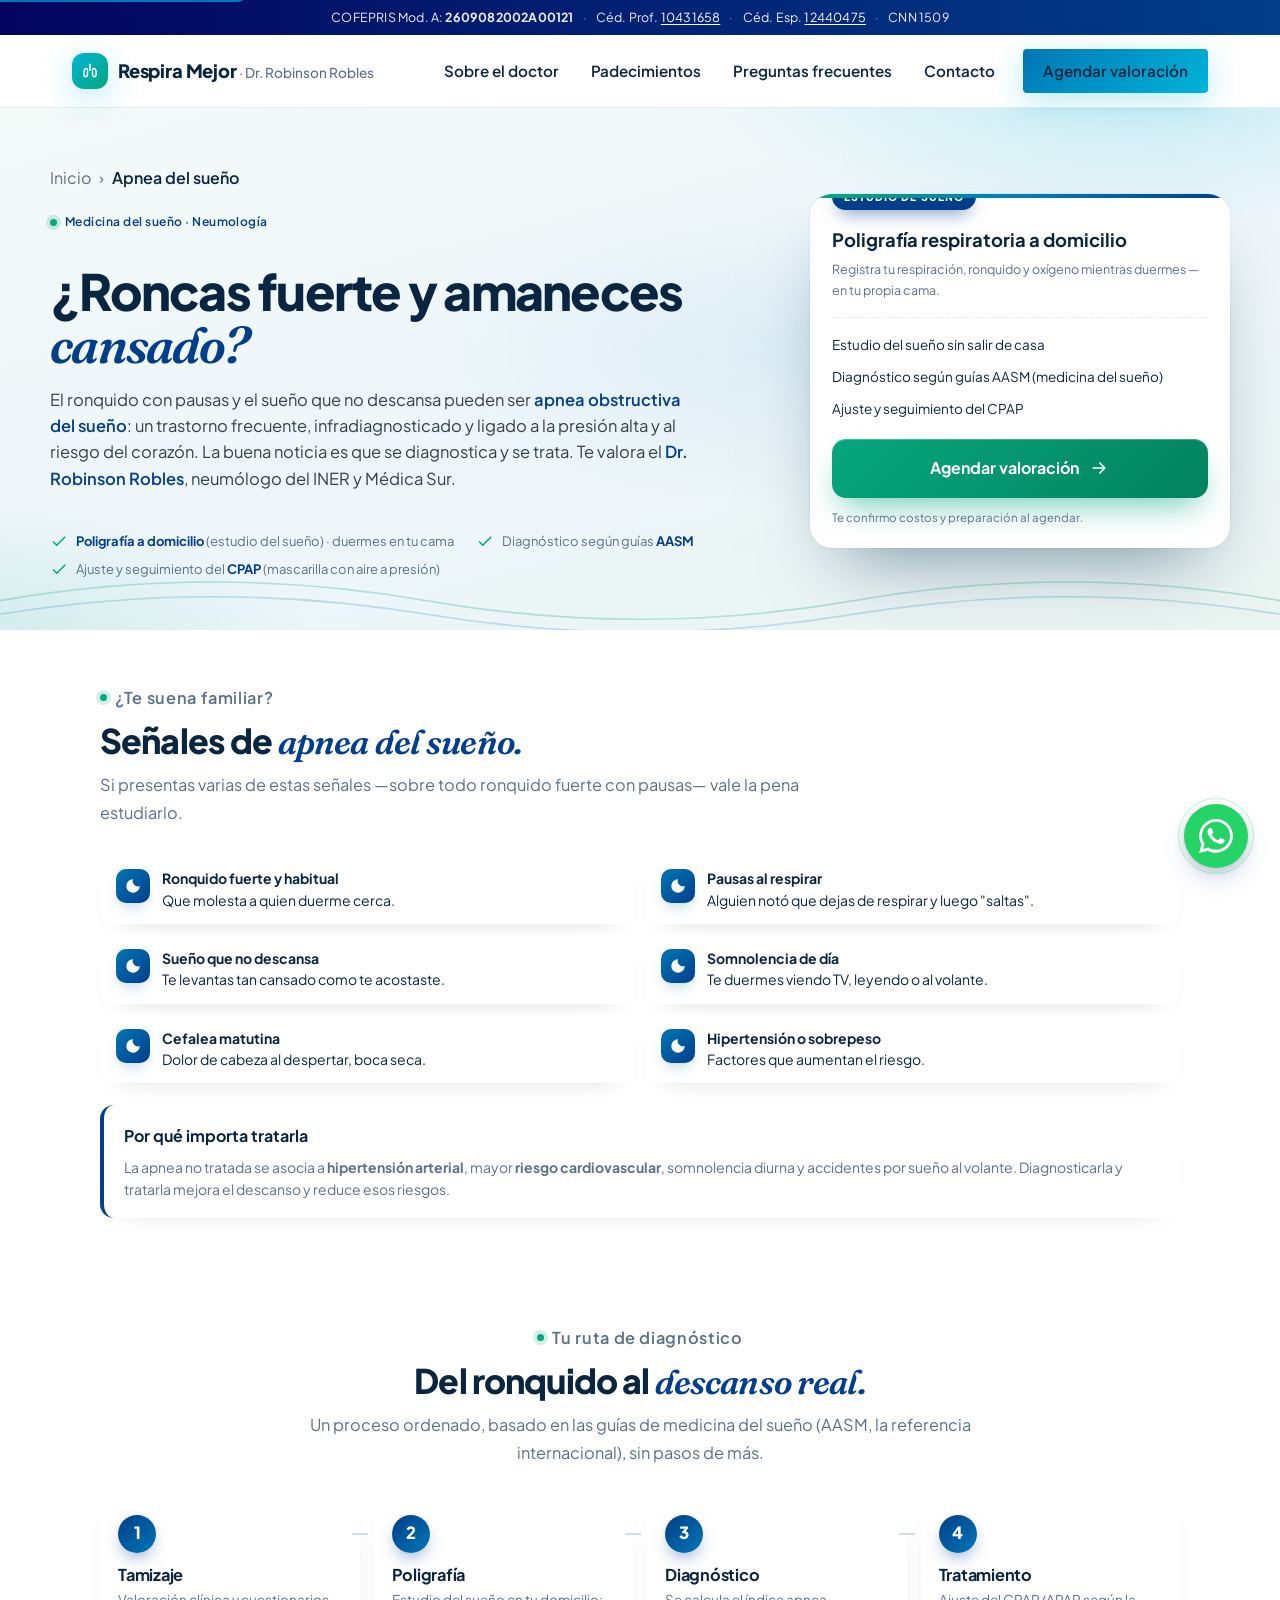
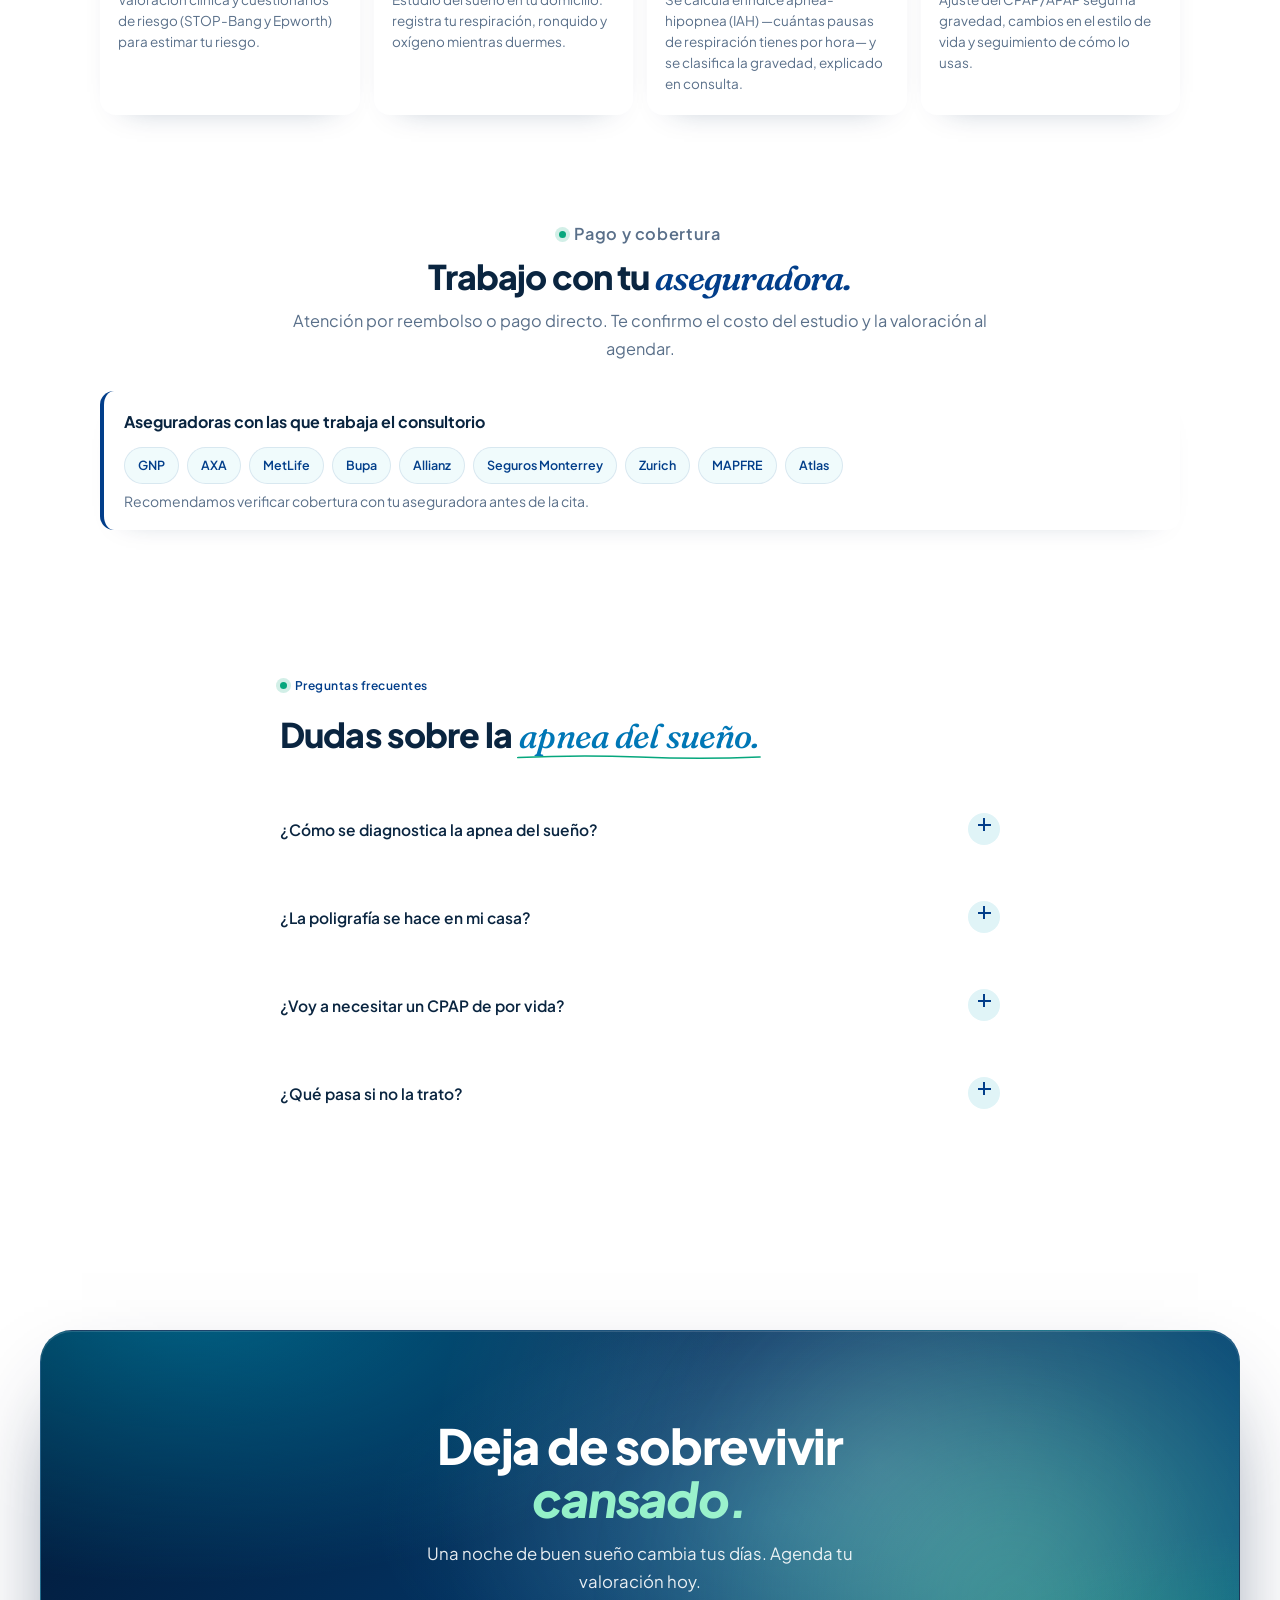
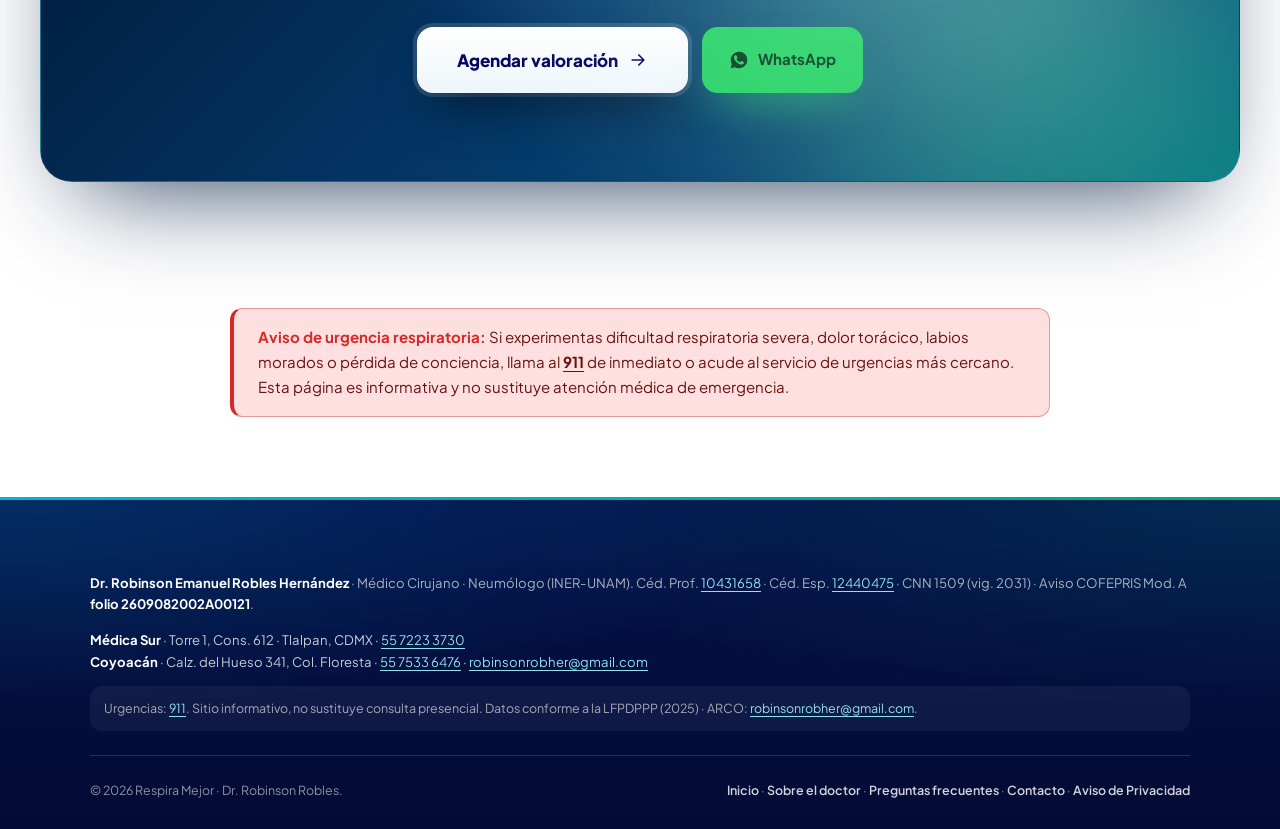
==== commit 0ab6e423: "feat(sedes): agrega 2a sede (Coyoacan) y unifica WhatsApp a 55 7223 3730 - WhatsApp: todos los enlac" ====
--- a/apnea-del-sueno/index.html
+++ b/apnea-del-sueno/index.html
@@ -179,7 +179,7 @@
         <li><a href="../preguntas-frecuentes/index.html">Preguntas frecuentes</a></li>
         <li><a href="../contacto/index.html">Contacto</a></li>
         <li>
-          <a class="btn btn--primary btn-pro navbar__cta" data-cta="nav-wa" href="https://wa.me/5215614838970?text=Hola%2C%20vi%20la%20p%C3%A1gina%20de%20apnea%20del%20sue%C3%B1o%20y%20quiero%20agendar%20una%20valoraci%C3%B3n.">
+          <a class="btn btn--primary btn-pro navbar__cta" data-cta="nav-wa" href="https://wa.me/5215572233730?text=Hola%2C%20vi%20la%20p%C3%A1gina%20de%20apnea%20del%20sue%C3%B1o%20y%20quiero%20agendar%20una%20valoraci%C3%B3n.">
             Agendar valoración
           </a>
         </li>
@@ -187,7 +187,7 @@
     </div>
   </nav>
 
-  <a class="whatsapp-float" data-cta="float-wa" href="https://wa.me/5215614838970?text=Hola%2C%20vi%20la%20p%C3%A1gina%20de%20apnea%20del%20sue%C3%B1o%20y%20quiero%20agendar%20una%20valoraci%C3%B3n." aria-label="Agendar valoración por WhatsApp">
+  <a class="whatsapp-float" data-cta="float-wa" href="https://wa.me/5215572233730?text=Hola%2C%20vi%20la%20p%C3%A1gina%20de%20apnea%20del%20sue%C3%B1o%20y%20quiero%20agendar%20una%20valoraci%C3%B3n." aria-label="Agendar valoración por WhatsApp">
     <span class="whatsapp-float__label">Agendar por WhatsApp</span>
     <svg viewBox="0 0 24 24" fill="currentColor" aria-hidden="true"><path d="M.057 24l1.687-6.163c-1.041-1.804-1.588-3.849-1.587-5.946.003-6.556 5.338-11.891 11.893-11.891 3.181.001 6.167 1.24 8.413 3.488 2.245 2.248 3.481 5.236 3.48 8.414-.003 6.557-5.338 11.892-11.893 11.892-1.99-.001-3.951-.5-5.688-1.448l-6.305 1.654zm6.597-3.807c1.676.995 3.276 1.591 5.392 1.592 5.448 0 9.886-4.434 9.889-9.885.002-5.462-4.415-9.89-9.881-9.892-5.452 0-9.887 4.434-9.889 9.884-.001 2.225.651 3.891 1.746 5.634l-.999 3.648 3.742-.981zm11.387-5.464c-.074-.124-.272-.198-.57-.347-.297-.149-1.758-.868-2.031-.967-.272-.099-.47-.149-.669.149-.198.297-.768.967-.941 1.165-.173.198-.347.223-.644.074-.297-.149-1.255-.462-2.39-1.475-.883-.788-1.48-1.761-1.653-2.059-.173-.297-.018-.458.13-.606.134-.133.297-.347.446-.521.151-.172.2-.296.3-.495.099-.198.05-.372-.025-.521-.075-.148-.669-1.611-.916-2.206-.242-.579-.487-.501-.669-.51l-.57-.01c-.198 0-.52.074-.792.372s-1.04 1.016-1.04 2.479 1.065 2.876 1.213 3.074c.149.198 2.095 3.2 5.076 4.487.709.306 1.263.489 1.694.626.712.226 1.36.194 1.872.118.571-.085 1.758-.719 2.006-1.413.247-.694.247-1.289.173-1.413z"/></svg>
   </a>
@@ -332,7 +332,7 @@
               Agendar valoración
               <svg viewBox="0 0 24 24" fill="none" stroke="currentColor" stroke-width="2" stroke-linecap="round" stroke-linejoin="round" aria-hidden="true"><path d="M5 12h14M13 6l6 6-6 6"/></svg>
             </button>
-            <a class="cta-aurora__wa" href="https://wa.me/5215614838970?text=Hola%2C%20vi%20la%20p%C3%A1gina%20de%20apnea%20del%20sue%C3%B1o%20y%20quiero%20agendar%20una%20valoraci%C3%B3n.">
+            <a class="cta-aurora__wa" href="https://wa.me/5215572233730?text=Hola%2C%20vi%20la%20p%C3%A1gina%20de%20apnea%20del%20sue%C3%B1o%20y%20quiero%20agendar%20una%20valoraci%C3%B3n.">
               <svg viewBox="0 0 24 24" fill="currentColor" aria-hidden="true"><path d="M12.04 2C6.58 2 2.13 6.45 2.13 11.91c0 1.75.46 3.46 1.32 4.97L2 22l5.25-1.38a9.9 9.9 0 0 0 4.79 1.22h.01c5.46 0 9.9-4.45 9.9-9.91 0-2.65-1.03-5.14-2.9-7.01A9.82 9.82 0 0 0 12.04 2Zm5.8 14.04c-.25.7-1.44 1.33-1.99 1.41-.53.08-1.17.11-1.89-.12-.43-.14-.99-.32-1.7-.63-2.99-1.29-4.95-4.3-5.1-4.5-.15-.2-1.22-1.62-1.22-3.1 0-1.48.78-2.2 1.05-2.5.27-.3.59-.37.79-.37.2 0 .39 0 .56.01.18.01.42-.07.66.5.25.59.84 2.04.91 2.19.07.15.12.32.02.52-.1.2-.15.32-.3.5-.15.17-.31.39-.45.52-.15.15-.3.31-.13.6.17.3.76 1.25 1.63 2.02 1.12 1 2.07 1.31 2.36 1.46.3.15.47.12.64-.07.17-.2.74-.86.94-1.16.2-.3.39-.25.66-.15.27.1 1.72.81 2.01.96.3.15.5.22.57.35.07.12.07.72-.18 1.42Z"/></svg>
               WhatsApp
             </a>
@@ -361,8 +361,8 @@
         CNN 1509 (vig. 2031) · Aviso COFEPRIS Mod. A <strong>folio 2609082002A00121</strong>.
       </p>
       <p class="address">
-        Médica Sur, Torre 1, Cons. 612 · Tlalpan, CDMX ·
-        <a href="tel:+525572233730">55 7223 3730</a> · <a href="mailto:robinsonrobher@gmail.com">robinsonrobher@gmail.com</a>
+        <strong>Médica Sur</strong> · Torre 1, Cons. 612 · Tlalpan, CDMX · <a href="tel:+525572233730">55 7223 3730</a><br>
+        <strong>Coyoacán</strong> · Calz. del Hueso 341, Col. Floresta · <a href="tel:+525575336476">55 7533 6476</a> · <a href="mailto:robinsonrobher@gmail.com">robinsonrobher@gmail.com</a>
       </p>
       <p class="disclaimer-emergency">
         Urgencias: <a href="tel:911">911</a>. Sitio informativo, no sustituye consulta presencial. Datos conforme a la LFPDPPP (2025) · ARCO: <a href="mailto:robinsonrobher@gmail.com">robinsonrobher@gmail.com</a>.
@@ -398,7 +398,7 @@
         <p class="ag-modal__sub">Respondo personalmente y te confirmo fecha, costo y preparación según tu caso.</p>
       </div>
       <div class="ag-modal__grid">
-        <a class="ag-opt ag-opt--wa" data-cta="modal-wa" href="https://wa.me/5215614838970?text=Hola%2C%20vi%20la%20p%C3%A1gina%20de%20apnea%20del%20sue%C3%B1o%20y%20quiero%20agendar%20una%20valoraci%C3%B3n.">
+        <a class="ag-opt ag-opt--wa" data-cta="modal-wa" href="https://wa.me/5215572233730?text=Hola%2C%20vi%20la%20p%C3%A1gina%20de%20apnea%20del%20sue%C3%B1o%20y%20quiero%20agendar%20una%20valoraci%C3%B3n.">
           <span class="ag-opt__ic" aria-hidden="true"><svg viewBox="0 0 24 24" fill="currentColor"><path d="M12.04 2C6.58 2 2.13 6.45 2.13 11.91c0 1.75.46 3.46 1.32 4.97L2 22l5.25-1.38a9.9 9.9 0 0 0 4.79 1.22h.01c5.46 0 9.9-4.45 9.9-9.91 0-2.65-1.03-5.14-2.9-7.01A9.82 9.82 0 0 0 12.04 2Zm5.8 14.04c-.25.7-1.44 1.33-1.99 1.41-.53.08-1.17.11-1.89-.12-.43-.14-.99-.32-1.7-.63-2.99-1.29-4.95-4.3-5.1-4.5-.15-.2-1.22-1.62-1.22-3.1 0-1.48.78-2.2 1.05-2.5.27-.3.59-.37.79-.37.2 0 .39 0 .56.01.18.01.42-.07.66.5.25.59.84 2.04.91 2.19.07.15.12.32.02.52-.1.2-.15.32-.3.5-.15.17-.31.39-.45.52-.15.15-.3.31-.13.6.17.3.76 1.25 1.63 2.02 1.12 1 2.07 1.31 2.36 1.46.3.15.47.12.64-.07.17-.2.74-.86.94-1.16.2-.3.39-.25.66-.15.27.1 1.72.81 2.01.96.3.15.5.22.57.35.07.12.07.72-.18 1.42Z"/></svg></span>
           <span class="ag-opt__txt"><b>WhatsApp</b><span>Respuesta en minutos · horario hábil</span></span>
           <span class="ag-opt__arr" aria-hidden="true"><svg viewBox="0 0 24 24" fill="none" stroke="currentColor" stroke-width="2" stroke-linecap="round" stroke-linejoin="round"><path d="M5 12h14M13 6l6 6-6 6"/></svg></span>
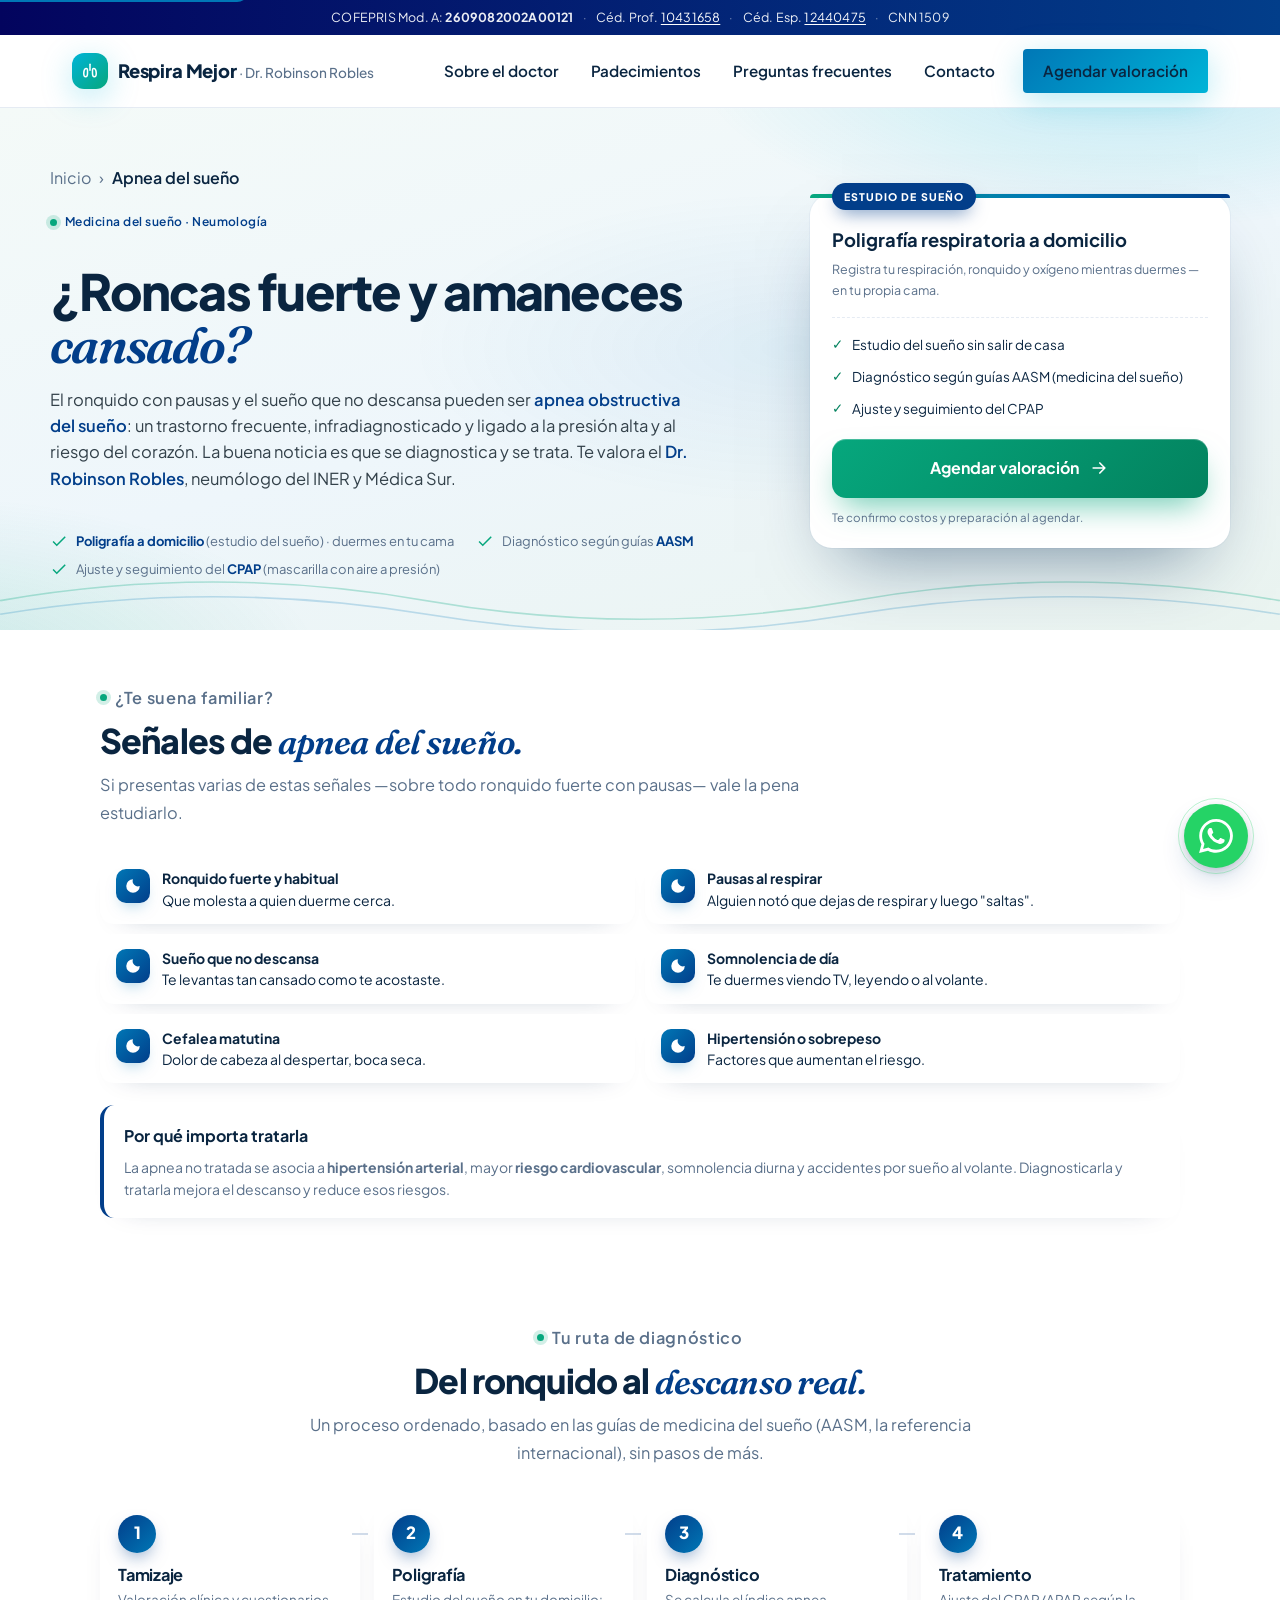
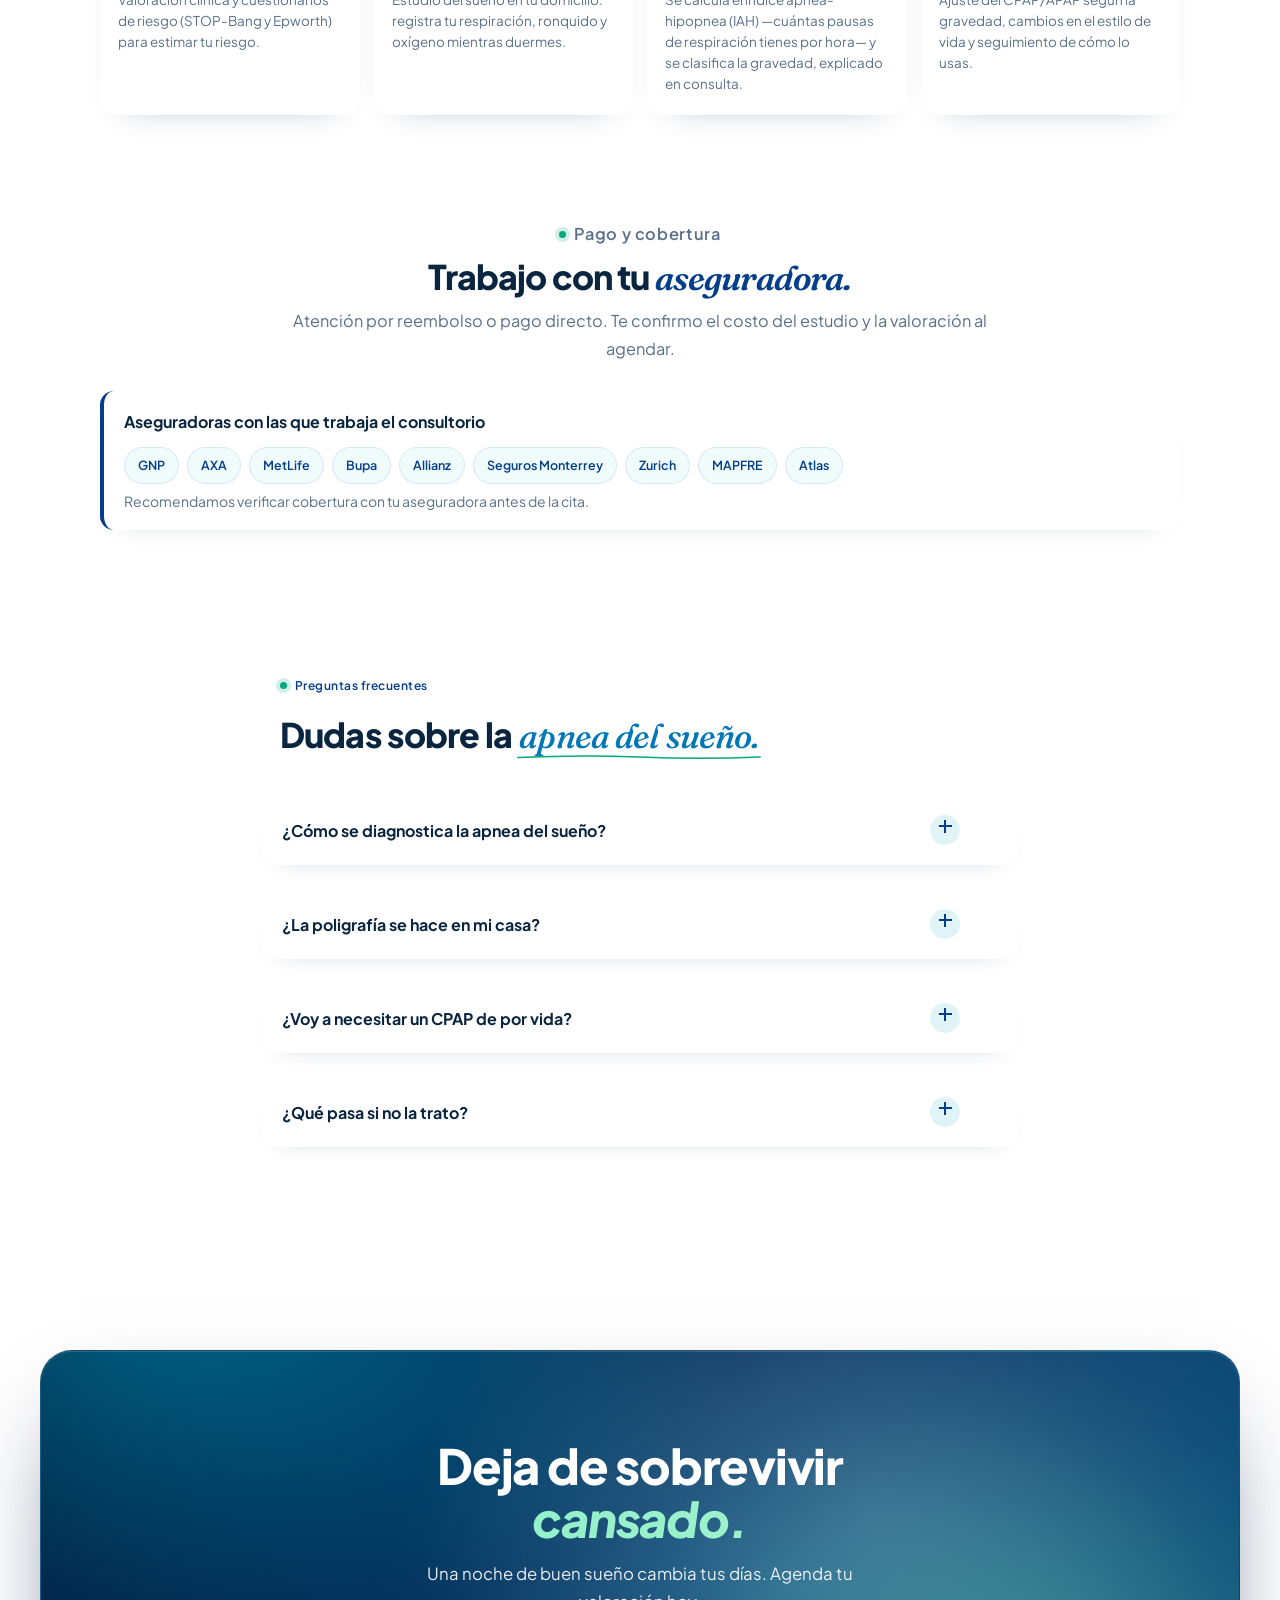
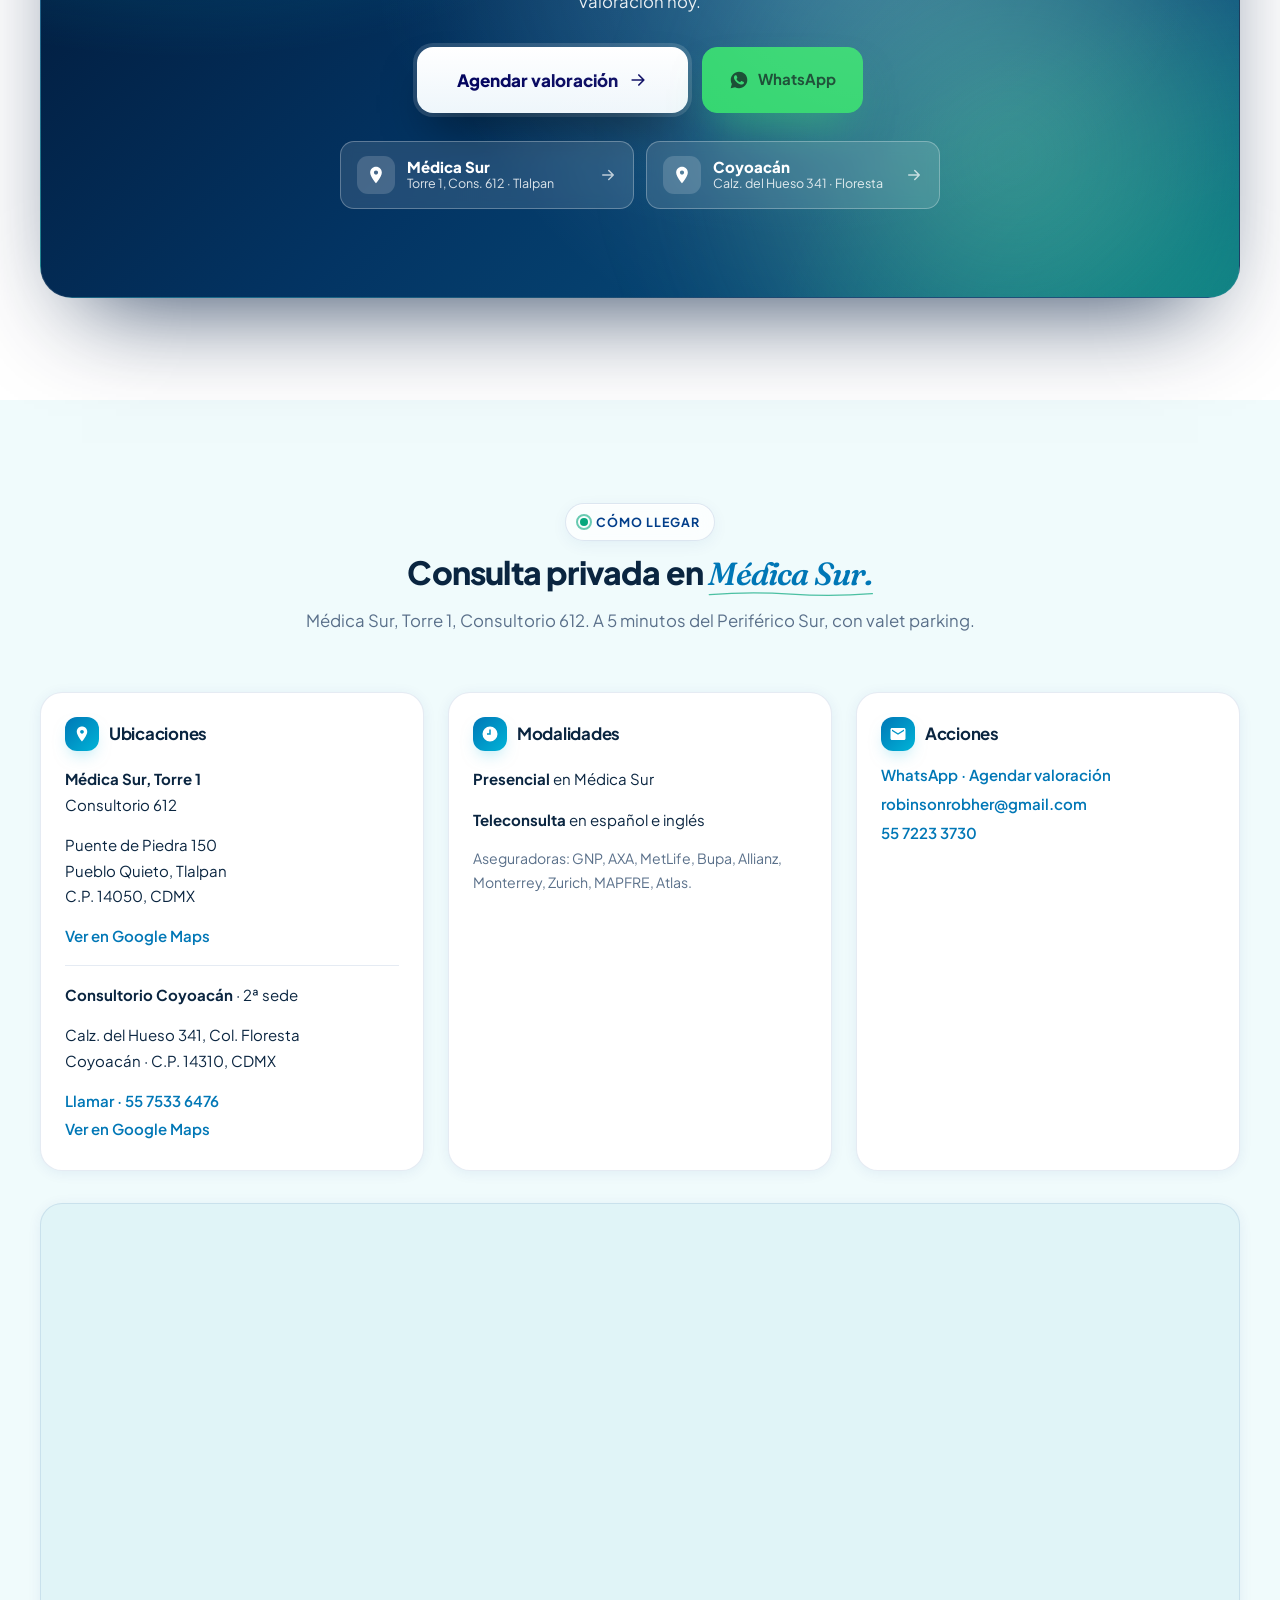
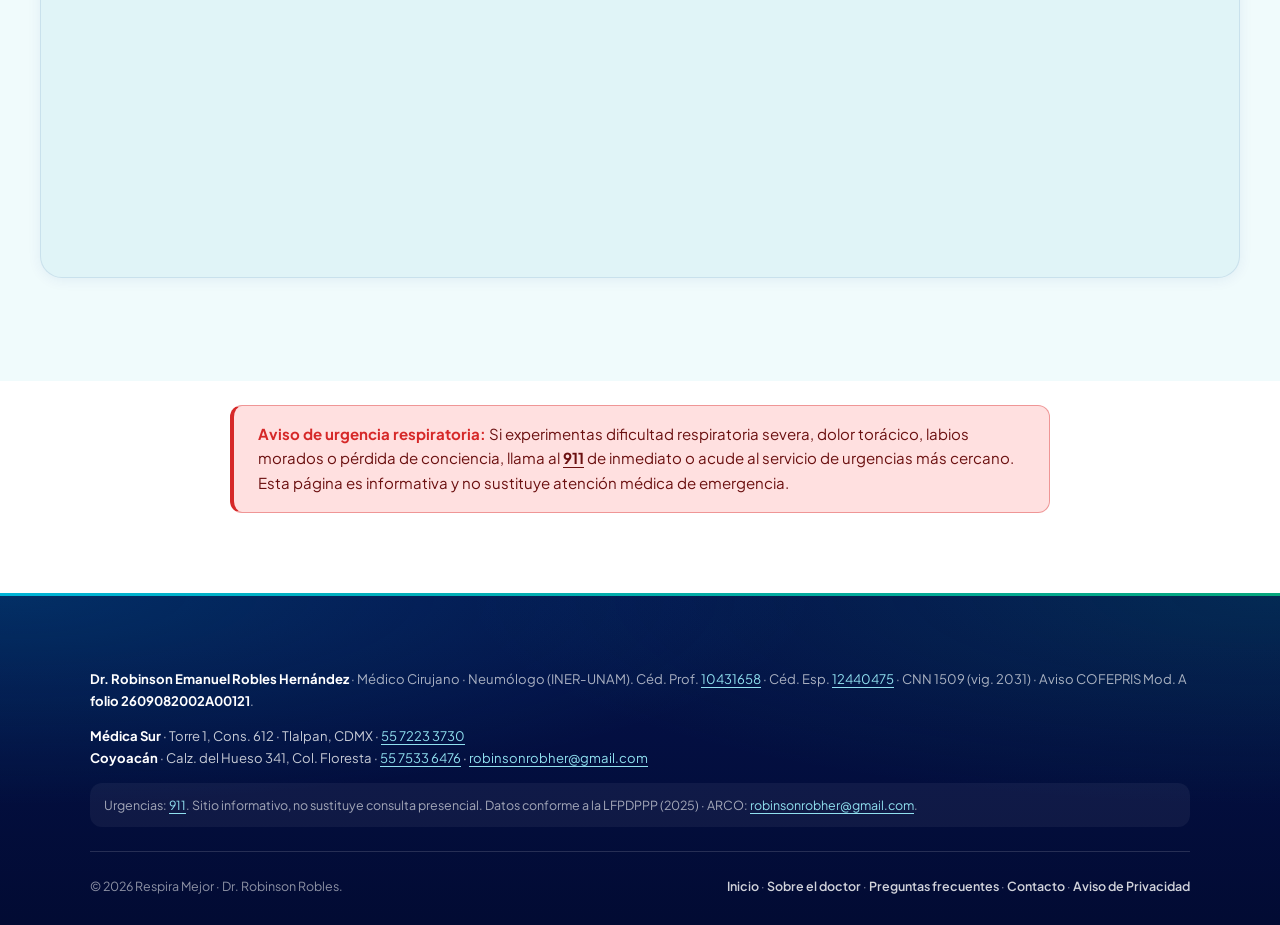
==== commit 190ed593: "feat(cta): sedes clicables a Google Maps (home + promos) y 5 testimonios - CTA final: las 2 tarjetas" ====
--- a/apnea-del-sueno/index.html
+++ b/apnea-del-sueno/index.html
@@ -34,7 +34,8 @@
   <meta property="og:description" content="Diagnóstico de apnea del sueño con poligrafía respiratoria a domicilio y titulación de CPAP. Valoración con un neumólogo del INER y Médica Sur.">
   <meta property="og:url" content="https://respiramejorcdmx.mx/apnea-del-sueno/">
   <meta property="og:locale" content="es_MX">
-  <meta property="og:image" content="https://respiramejorcdmx.mx/images/og-home.svg">
+  <meta property="og:image" content="https://respiramejorcdmx.mx/images/og-apnea.jpg">
+  <meta property="og:image:type" content="image/jpeg">
   <meta property="og:image:width" content="1200">
   <meta property="og:image:height" content="630">
   <meta property="og:image:alt" content="Diagnóstico de apnea del sueño con el Dr. Robinson Robles, CDMX.">
@@ -42,7 +43,7 @@
   <meta name="twitter:card" content="summary_large_image">
   <meta name="twitter:title" content="Apnea del Sueño en CDMX | Diagnóstico y CPAP — Dr. Robinson Robles">
   <meta name="twitter:description" content="Diagnóstico de apnea del sueño con poligrafía respiratoria a domicilio y titulación de CPAP.">
-  <meta name="twitter:image" content="https://respiramejorcdmx.mx/images/og-home.svg">
+  <meta name="twitter:image" content="https://respiramejorcdmx.mx/images/og-apnea.jpg">
 
   <link rel="icon" type="image/svg+xml" href="../images/favicon.svg">
   <link rel="apple-touch-icon" href="../images/favicon.svg">
@@ -337,6 +338,59 @@
               WhatsApp
             </a>
           </div>
+          <div class="cta-sedes">
+            <a class="cta-sede" href="https://www.google.com/maps/search/?api=1&query=Hospital+M%C3%A9dica+Sur+Puente+de+Piedra+150+Tlalpan" target="_blank" rel="external noopener" aria-label="Ver Médica Sur en Google Maps">
+              <span class="cta-sede__ic" aria-hidden="true"><svg viewBox="0 0 24 24" fill="currentColor"><path d="M12 2C8 2 5 5 5 9c0 5 7 13 7 13s7-8 7-13c0-4-3-7-7-7zm0 9.5c-1.4 0-2.5-1.1-2.5-2.5S10.6 6.5 12 6.5s2.5 1.1 2.5 2.5S13.4 11.5 12 11.5z"/></svg></span>
+              <span class="cta-sede__txt"><b>Médica Sur</b><span>Torre 1, Cons. 612 · Tlalpan</span></span>
+              <span class="cta-sede__go" aria-hidden="true"><svg viewBox="0 0 24 24" fill="none" stroke="currentColor" stroke-width="2" stroke-linecap="round" stroke-linejoin="round"><path d="M5 12h14M13 6l6 6-6 6"/></svg></span>
+            </a>
+            <a class="cta-sede" href="https://www.google.com/maps/search/?api=1&query=Calz.+del+Hueso+341+Col.+Floresta+Coyoac%C3%A1n+CDMX" target="_blank" rel="external noopener" aria-label="Ver consultorio Coyoacán en Google Maps">
+              <span class="cta-sede__ic" aria-hidden="true"><svg viewBox="0 0 24 24" fill="currentColor"><path d="M12 2C8 2 5 5 5 9c0 5 7 13 7 13s7-8 7-13c0-4-3-7-7-7zm0 9.5c-1.4 0-2.5-1.1-2.5-2.5S10.6 6.5 12 6.5s2.5 1.1 2.5 2.5S13.4 11.5 12 11.5z"/></svg></span>
+              <span class="cta-sede__txt"><b>Coyoacán</b><span>Calz. del Hueso 341 · Floresta</span></span>
+              <span class="cta-sede__go" aria-hidden="true"><svg viewBox="0 0 24 24" fill="none" stroke="currentColor" stroke-width="2" stroke-linecap="round" stroke-linejoin="round"><path d="M5 12h14M13 6l6 6-6 6"/></svg></span>
+            </a>
+          </div>
+        </div>
+      </div>
+    </section>
+
+    <!-- ===== Ubicaciones + mapa (cómo llegar) ===== -->
+    <section class="section" id="contacto" style="background: var(--cloud);">
+      <div class="container">
+        <div class="section-head reveal-up">
+          <span class="badge-pill"><span class="pulse" aria-hidden="true"></span>Cómo llegar</span>
+          <h2>Consulta privada en <em>Médica Sur.</em></h2>
+          <p>Médica Sur, Torre 1, Consultorio 612. A 5 minutos del Periférico Sur, con valet parking.</p>
+        </div>
+
+        <div class="contact-grid">
+          <div class="contact-card reveal-up">
+            <h3><span class="icon" aria-hidden="true"><svg viewBox="0 0 24 24" width="18" height="18" fill="currentColor"><path d="M12 2C8 2 5 5 5 9c0 5 7 13 7 13s7-8 7-13c0-4-3-7-7-7zm0 9.5c-1.4 0-2.5-1.1-2.5-2.5S10.6 6.5 12 6.5s2.5 1.1 2.5 2.5S13.4 11.5 12 11.5z"/></svg></span> Ubicaciones</h3>
+            <p><strong>Médica Sur, Torre 1</strong><br>Consultorio 612</p>
+            <p>Puente de Piedra 150<br>Pueblo Quieto, Tlalpan<br>C.P. 14050, CDMX</p>
+            <a href="https://www.google.com/maps/search/?api=1&query=Hospital+M%C3%A9dica+Sur+Puente+de+Piedra+150+Tlalpan" rel="external noopener">Ver en Google Maps</a>
+            <hr style="border:0;border-top:1px solid var(--border);margin:16px 0;">
+            <p><strong>Consultorio Coyoacán</strong> · 2ª sede</p>
+            <p>Calz. del Hueso 341, Col. Floresta<br>Coyoacán · C.P. 14310, CDMX</p>
+            <a href="tel:+525575336476">Llamar · 55 7533 6476</a>
+            <a href="https://www.google.com/maps/search/?api=1&query=Calz.+del+Hueso+341+Col.+Floresta+Coyoac%C3%A1n+CDMX" rel="external noopener">Ver en Google Maps</a>
+          </div>
+          <div class="contact-card reveal-up">
+            <h3><span class="icon" aria-hidden="true"><svg viewBox="0 0 24 24" width="18" height="18" fill="currentColor"><path d="M12 2a10 10 0 100 20 10 10 0 000-20zm1 11h-5v-2h3V6h2z"/></svg></span> Modalidades</h3>
+            <p><strong>Presencial</strong> en Médica Sur</p>
+            <p><strong>Teleconsulta</strong> en español e inglés</p>
+            <p class="muted">Aseguradoras: GNP, AXA, MetLife, Bupa, Allianz, Monterrey, Zurich, MAPFRE, Atlas.</p>
+          </div>
+          <div class="contact-card reveal-up">
+            <h3><span class="icon" aria-hidden="true"><svg viewBox="0 0 24 24" width="18" height="18" fill="currentColor"><path d="M20 4H4c-1 0-2 .9-2 2v12c0 1.1.9 2 2 2h16c1.1 0 2-.9 2-2V6c0-1.1-.9-2-2-2zm0 4l-8 5-8-5V6l8 5 8-5z"/></svg></span> Acciones</h3>
+            <a href="https://wa.me/5215572233730?text=Hola%2C%20vi%20la%20p%C3%A1gina%20de%20apnea%20del%20sue%C3%B1o%20y%20quiero%20agendar%20una%20valoraci%C3%B3n.">WhatsApp · Agendar valoración</a>
+            <a href="mailto:robinsonrobher@gmail.com">robinsonrobher@gmail.com</a>
+            <a href="tel:+525572233730">55 7223 3730</a>
+          </div>
+        </div>
+
+        <div class="map-wrapper reveal-up" style="margin-top: 32px;">
+          <iframe title="Ubicación del consultorio en Médica Sur" src="https://www.google.com/maps?q=Hospital+M%C3%A9dica+Sur+Puente+de+Piedra+150+Tlalpan+CDMX&output=embed" loading="lazy" referrerpolicy="no-referrer-when-downgrade"></iframe>
         </div>
       </div>
     </section>
--- a/css/premium.css
+++ b/css/premium.css
@@ -3304,6 +3304,39 @@
   .cta-aurora__primary:hover, .cta-aurora__wa:hover { transform: none; }
 }
 
+/* CTA: tarjetas de sede clicables (abren Google Maps de cada consultorio) */
+.cta-sedes {
+  margin: 28px auto 0; max-width: 600px;
+  display: grid; grid-template-columns: 1fr 1fr; gap: 12px;
+}
+.cta-sede {
+  display: flex; align-items: center; gap: 12px; text-align: left;
+  padding: 14px 16px; border-radius: 14px; text-decoration: none;
+  background: rgba(255,255,255,.12); border: 1px solid rgba(255,255,255,.28);
+  -webkit-backdrop-filter: blur(6px); backdrop-filter: blur(6px);
+  transition: background .2s var(--ease), transform .18s var(--ease), border-color .2s var(--ease);
+}
+.cta-sede:hover { background: rgba(255,255,255,.2); transform: translateY(-2px); border-color: rgba(255,255,255,.55); }
+.cta-sede:focus-visible { outline: 3px solid #fff; outline-offset: 3px; }
+.cta-sede__ic {
+  flex: 0 0 auto; width: 38px; height: 38px; border-radius: 11px;
+  display: grid; place-items: center;
+  background: rgba(255,255,255,.16); color: #fff;
+}
+.cta-sede__ic svg { width: 20px; height: 20px; }
+.cta-sede__txt { display: flex; flex-direction: column; line-height: 1.25; min-width: 0; flex: 1 1 auto; }
+.cta-sede__txt b { color: #fff; font-size: 15px; font-weight: 800; }
+.cta-sede__txt span { color: rgba(255,255,255,.85); font-size: 12.5px; }
+.cta-sede__go { flex: 0 0 auto; color: rgba(255,255,255,.7); transition: transform .2s var(--ease), color .2s var(--ease); }
+.cta-sede__go svg { width: 18px; height: 18px; display: block; }
+.cta-sede:hover .cta-sede__go { transform: translateX(3px); color: #fff; }
+@media (max-width: 560px) { .cta-sedes { grid-template-columns: 1fr; max-width: 420px; } }
+@media (prefers-reduced-motion: reduce) {
+  .cta-sede, .cta-sede__go { transition: none; }
+  .cta-sede:hover { transform: none; }
+  .cta-sede:hover .cta-sede__go { transform: none; }
+}
+
 /* =========================================================
    ============  REDISEÑO v5 (overrides finales 2)  =========
    Hero con fondo difuminado (sin división franca) ·
--- a/css/promo.css
+++ b/css/promo.css
@@ -1,5 +1,5 @@
 /* =========================================================
-   Atmen — Promo / Landings de campaña
+   Respira Mejor — Promo / Landings de campaña
    Capa adicional sobre site.css + premium.css.
    Componentes de conversión: hero de oferta, ficha de precio,
    checklist de síntomas, pasos, tabla de precios, sticky CTA.
@@ -304,12 +304,14 @@
 .offer-card {
   border-radius: 22px;
   box-shadow: 0 36px 72px -32px rgba(2,40,80,.52), 0 0 0 1px rgba(2,62,138,.04);
-  overflow: hidden;
 }
 .offer-card::after {
   content: ""; position: absolute; inset: 0 0 auto 0; height: 4px;
+  border-radius: 22px 22px 0 0;
   background: linear-gradient(90deg, var(--leaf), var(--sea) 55%, var(--ocean));
 }
+/* La etiqueta superior no debe quedar recortada */
+.offer-card__tag { z-index: 2; }
 .offer-card__price b {
   background: linear-gradient(120deg, var(--ocean), var(--sea) 70%, var(--leaf));
   -webkit-background-clip: text; background-clip: text; -webkit-text-fill-color: transparent; color: var(--ocean);
@@ -355,3 +357,117 @@
 
 /* Aviso de riesgo: acento coherente */
 .risk-note { border-radius: 14px; box-shadow: 0 12px 28px -26px rgba(2,40,80,.36); }
+
+/* Lista de valor (sin precios) con check */
+.offer-card__list--checks li { justify-content: flex-start; align-items: flex-start; gap: 9px; color: var(--ink); }
+.offer-card__list--checks li::before {
+  content: "✓"; color: var(--leaf-deep); font-weight: 800; flex: 0 0 auto; line-height: 1.45;
+}
+
+/* === Identidad del doctor en el hero (confianza / E-E-A-T) === */
+.promo-doctor {
+  display: flex; align-items: center; gap: 12px;
+  margin-top: 18px; padding-top: 18px;
+  border-top: 1px solid var(--line-soft);
+}
+.promo-doctor__photo {
+  width: 56px; height: 56px; border-radius: 50%;
+  object-fit: cover; object-position: 50% 16%;
+  border: 2px solid #fff; box-shadow: 0 8px 18px -8px rgba(2,62,138,.45);
+  flex: 0 0 auto;
+}
+.promo-doctor__id { margin: 0; line-height: 1.32; }
+.promo-doctor__id b { display: block; color: var(--ink); font-weight: 700; font-size: 14.5px; }
+.promo-doctor__id span { font-size: 12.5px; color: var(--ink-muted); }
+
+/* === Franja de métricas (prueba social cuantitativa) === */
+.promo-stats {
+  background: linear-gradient(180deg, #fff 0%, var(--cloud) 100%);
+  border-top: 1px solid var(--line-soft); border-bottom: 1px solid var(--line-soft);
+  padding: 22px;
+}
+.promo-stats__inner {
+  max-width: 1080px; margin-inline: auto;
+  display: grid; grid-template-columns: repeat(2, 1fr); gap: 18px 12px;
+  text-align: center;
+}
+@media (min-width: 720px) { .promo-stats__inner { grid-template-columns: repeat(4, 1fr); } }
+.promo-stats__cell b {
+  display: block; font-family: var(--font-display); font-weight: 800;
+  font-size: clamp(26px, 6vw, 34px); line-height: 1; color: var(--ocean);
+  letter-spacing: -.03em; font-feature-settings: "tnum";
+}
+.promo-stats__cell b small { font-size: .5em; font-weight: 700; color: var(--sea); }
+.promo-stats__cell span { display: block; margin-top: 7px; font-size: 12.5px; color: var(--ink-muted); line-height: 1.35; }
+
+/* === Sticky CTA: botón WhatsApp secundario === */
+.sticky-cta__wa {
+  flex: 0 0 auto; width: 48px; height: 48px; border-radius: 12px;
+  display: grid; place-items: center;
+  background: #25d366; color: #fff;
+  box-shadow: 0 8px 18px -8px rgba(37,211,102,.7);
+}
+.sticky-cta__wa svg { width: 24px; height: 24px; }
+
+/* =========================================================
+   ===  Ajustes UI/UX v8 (ui-ux-pro-max)                  ===
+   Foto del doctor más grande · reseñas en carrusel (menos
+   scroll) · FAQ más legible · CTA final con 2 sedes.
+   ========================================================= */
+
+/* --- Foto del doctor más grande en el hero --- */
+.promo-doctor { gap: 14px; }
+.promo-doctor__photo {
+  width: 88px; height: 88px;
+  border: 3px solid #fff;
+  outline: 1px solid var(--line-soft);
+  box-shadow: 0 14px 30px -12px rgba(2,62,138,.55);
+}
+.promo-doctor__id b { font-size: 16px; }
+.promo-doctor__id span { font-size: 13px; }
+@media (min-width: 900px) { .promo-doctor__photo { width: 96px; height: 96px; } }
+
+/* --- Reseñas: carrusel deslizable en móvil (menos scroll vertical) --- */
+.t-hint { display: none; margin: 0 0 12px; text-align: right;
+  font-size: 12.5px; font-weight: 700; color: var(--sea); letter-spacing: .02em; }
+.t-hint span { display: inline-block; animation: tHintNudge 1.4s var(--ease) infinite; }
+@keyframes tHintNudge { 0%,100% { transform: translateX(0); } 50% { transform: translateX(4px); } }
+@media (max-width: 760px) {
+  .t-hint { display: block; }
+  .testimonials-grid {
+    display: grid; grid-auto-flow: column;
+    grid-template-columns: none; grid-auto-columns: 86%;
+    gap: 12px; overflow-x: auto;
+    scroll-snap-type: x mandatory; scroll-padding-inline: 22px;
+    margin-inline: -22px; padding: 4px 22px 14px;
+    -webkit-overflow-scrolling: touch; scrollbar-width: none;
+  }
+  .testimonials-grid::-webkit-scrollbar { display: none; }
+  .testimonials-grid > .t-card { scroll-snap-align: center; height: 100%; }
+}
+@media (prefers-reduced-motion: reduce) { .t-hint span { animation: none; } }
+
+/* --- FAQ: formato más legible y táctil --- */
+.faq-accordion__list { gap: 12px; }
+.faq-item {
+  border-radius: 16px;
+  box-shadow: 0 10px 26px -22px rgba(2,40,80,.42);
+}
+.faq-accordion .faq-item summary {
+  padding: 20px 60px 20px 22px; min-height: 60px; align-items: center;
+}
+.faq-q { font-size: 16px; font-weight: 700; color: var(--ink); line-height: 1.35; }
+.faq-item[open] {
+  border-color: rgba(0,180,216,.35);
+  background: linear-gradient(180deg, #fff, color-mix(in oklab, var(--sea) 5%, #fff));
+}
+.faq-item[open] .faq-q { color: var(--ocean); }
+.faq-a { padding: 0 22px 20px; }
+.faq-a p { font-size: 14.5px; line-height: 1.62; color: var(--ink-muted); }
+.faq-item[open] .faq-a { animation: faqReveal .28s var(--ease) both; }
+@keyframes faqReveal { from { opacity: 0; transform: translateY(-4px); } to { opacity: 1; transform: none; } }
+.faq-accordion .faq-chev { width: 30px; height: 30px; }
+@media (prefers-reduced-motion: reduce) { .faq-item[open] .faq-a { animation: none; } }
+
+/* --- CTA: tarjetas de sede clicables → estilos en premium.css
+       (las usa también el home, que no carga promo.css). --- */
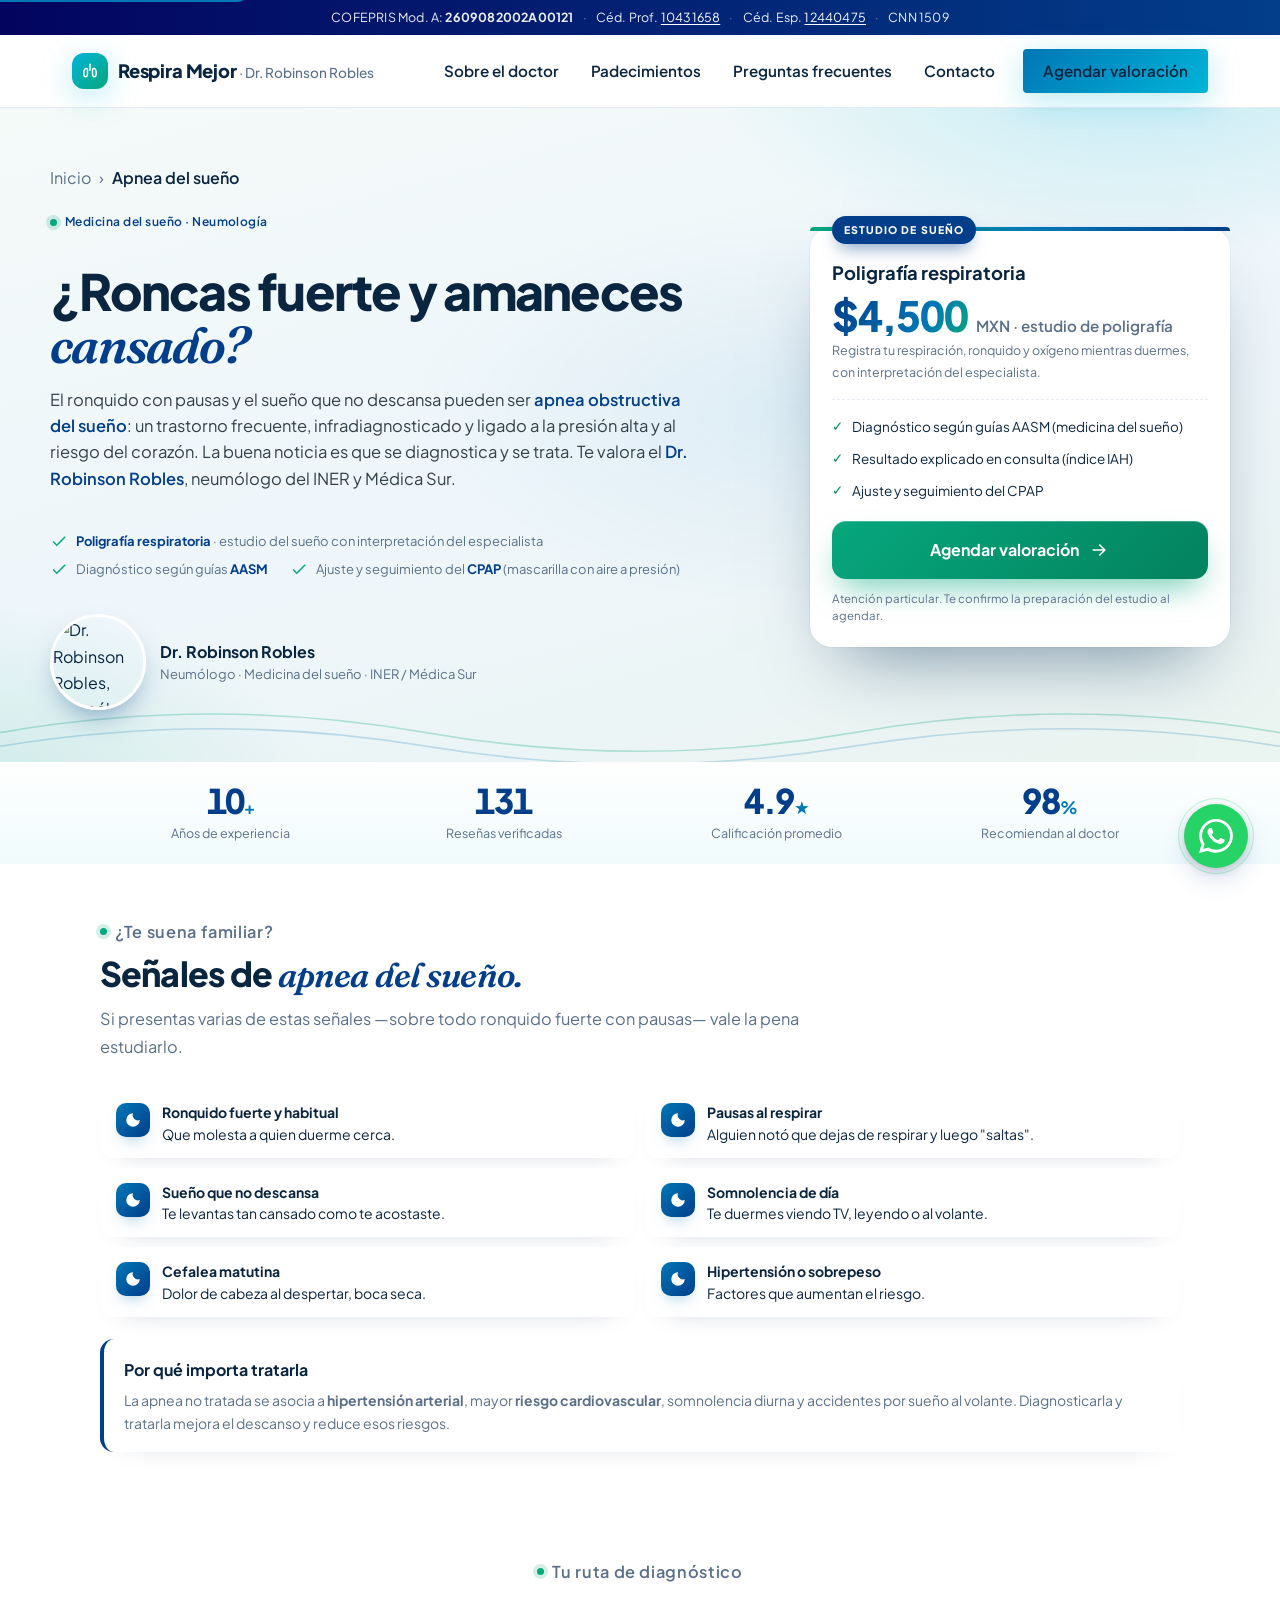
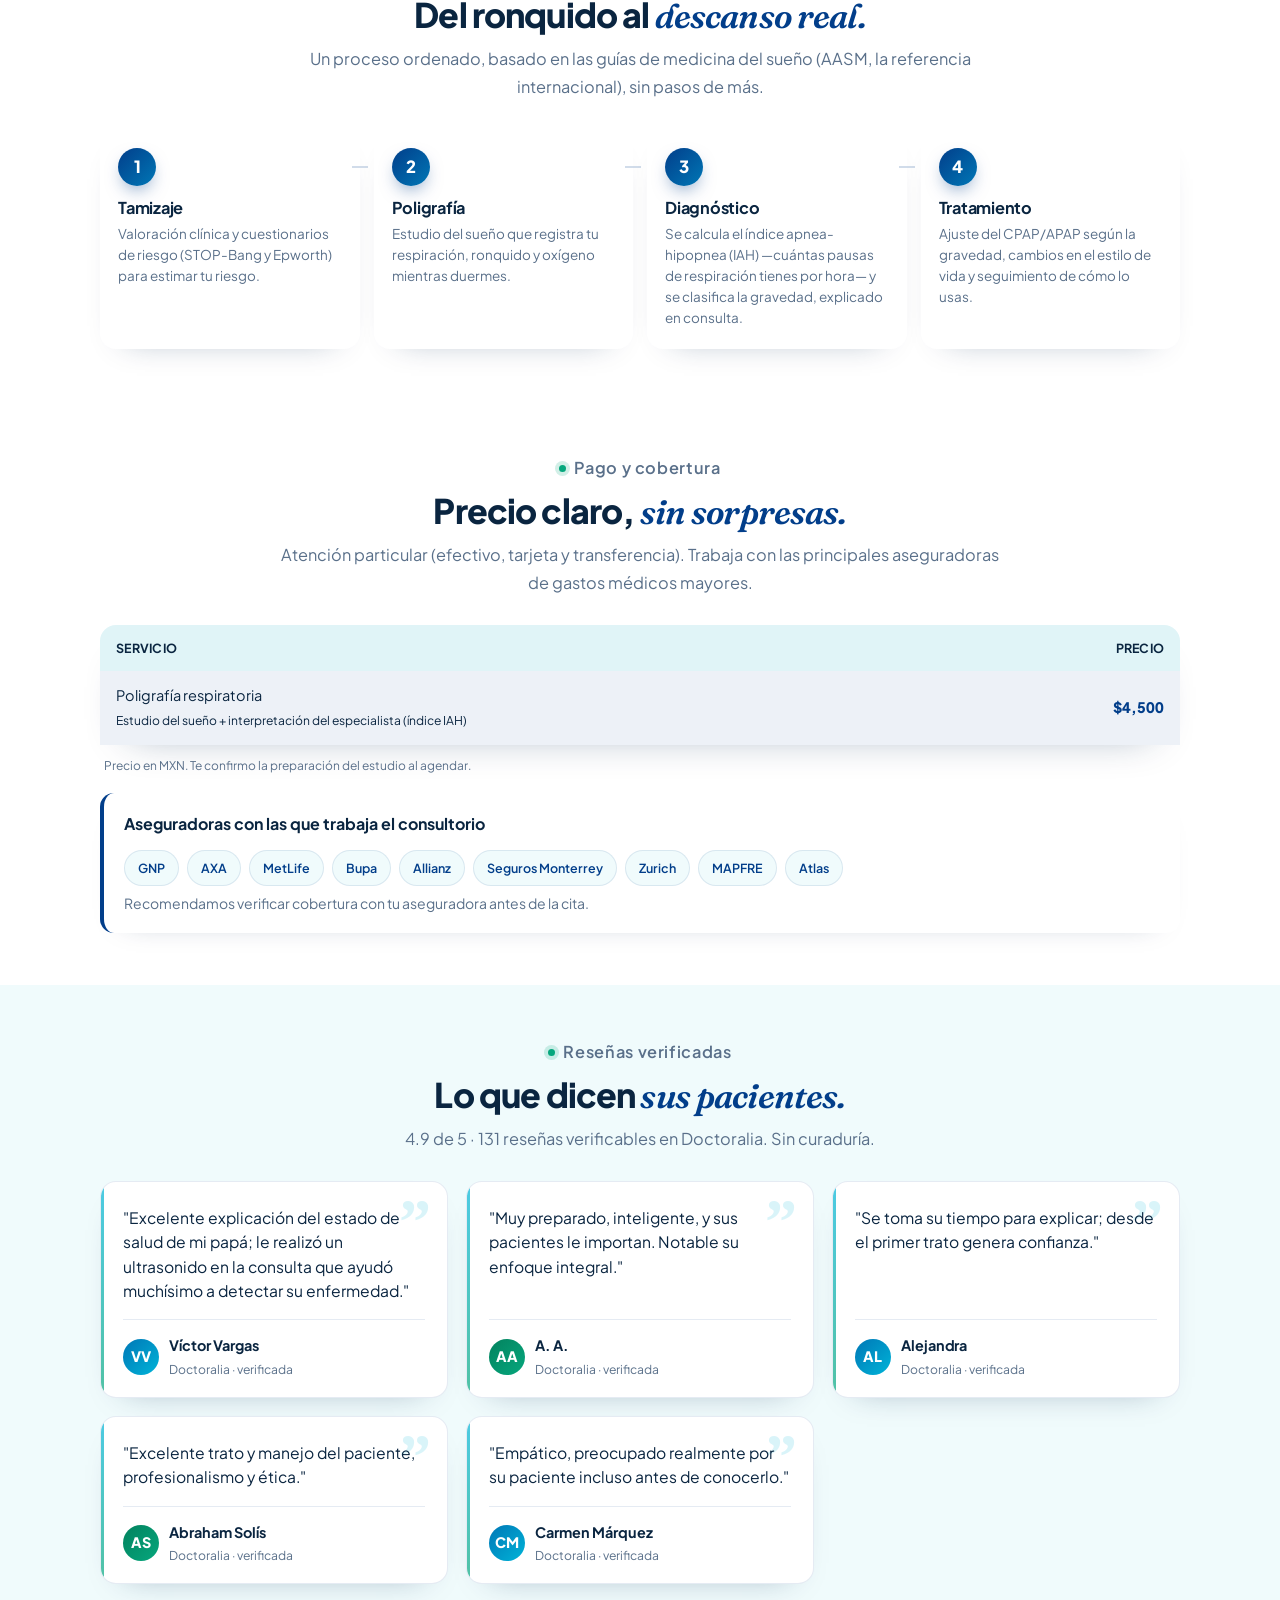
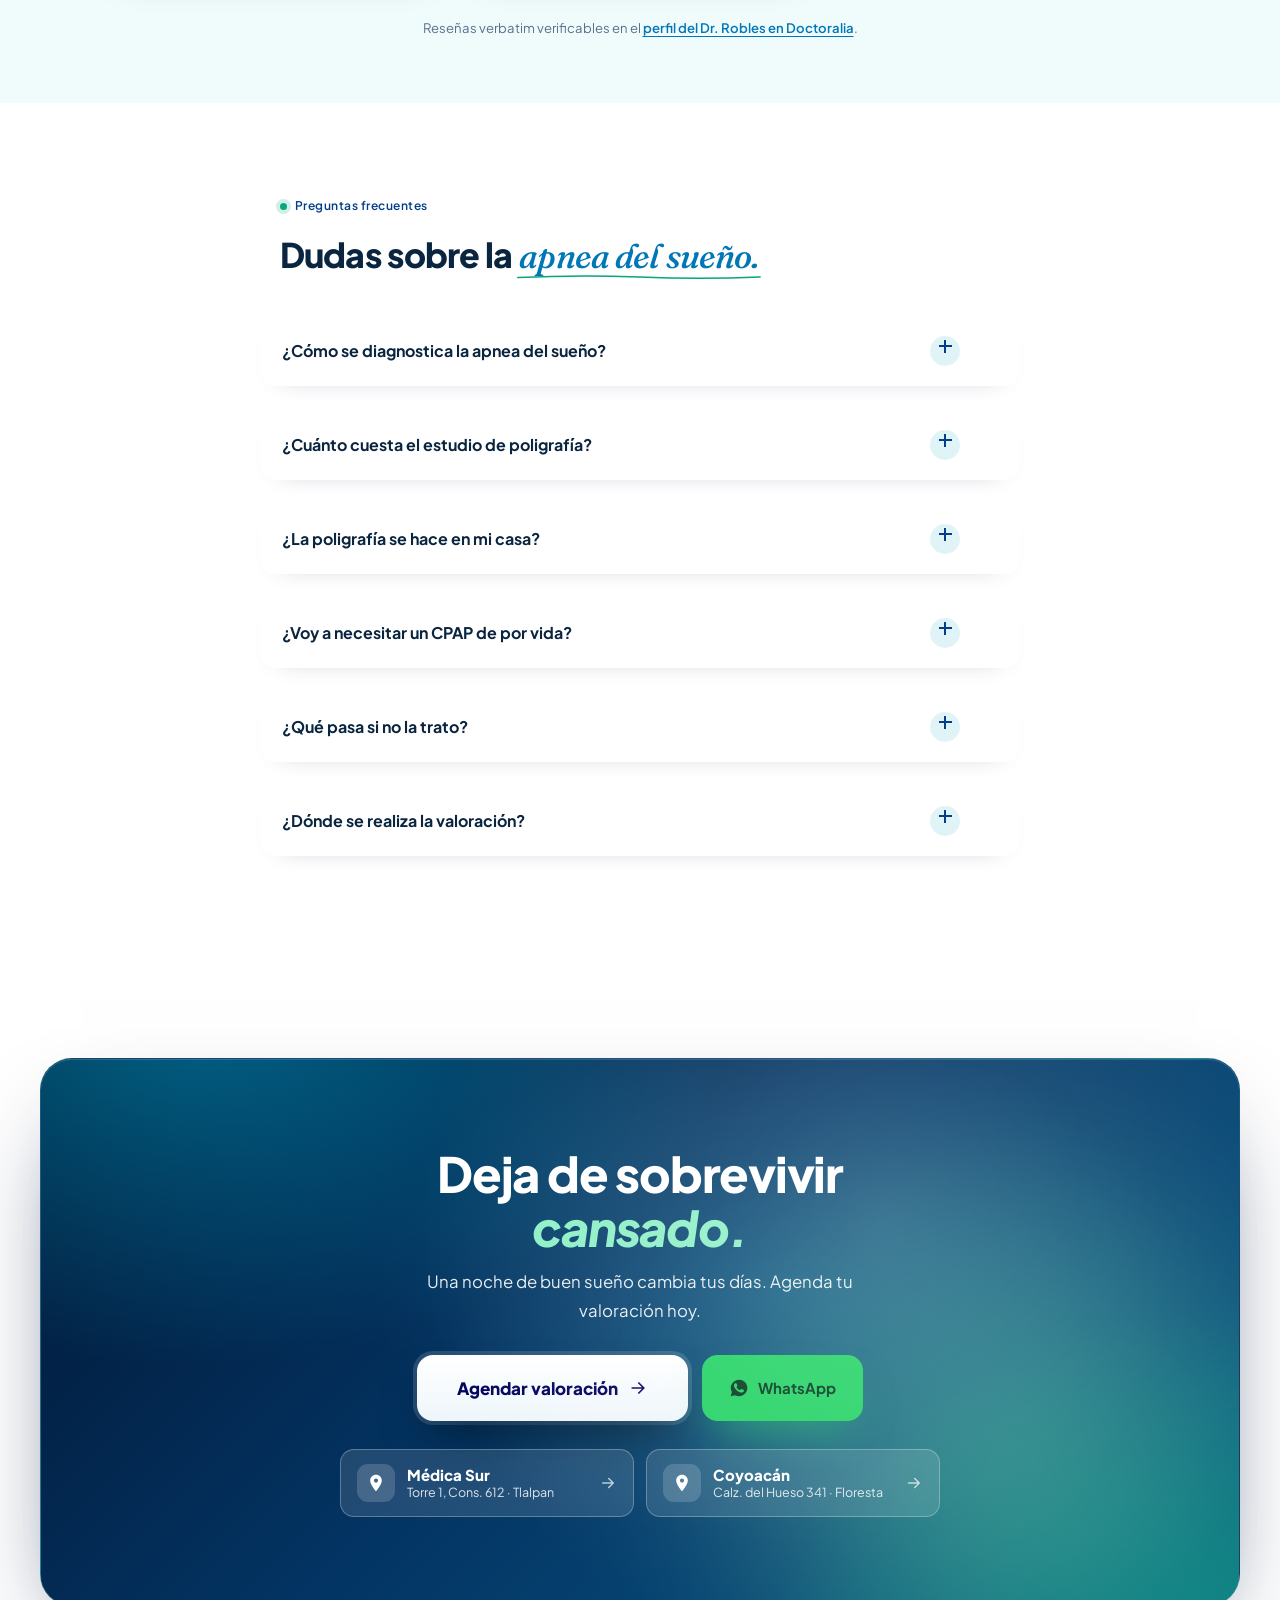
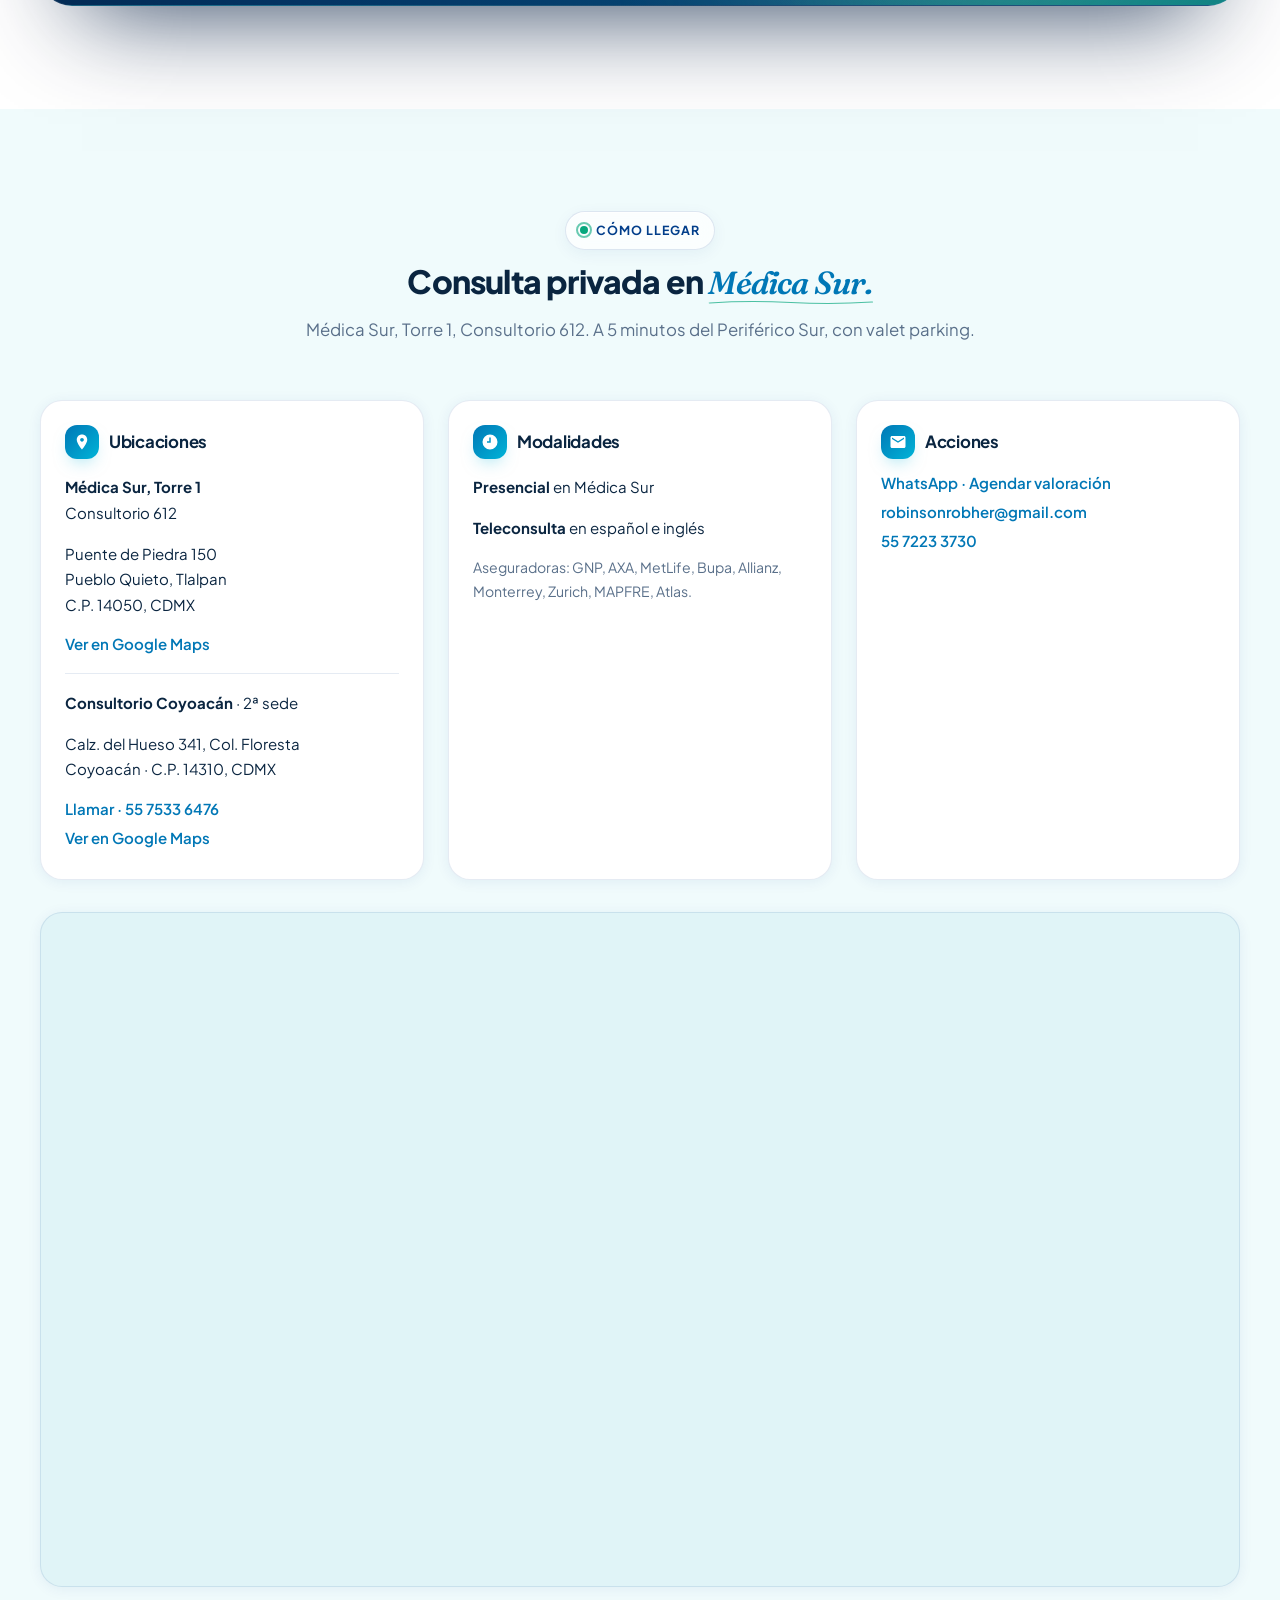
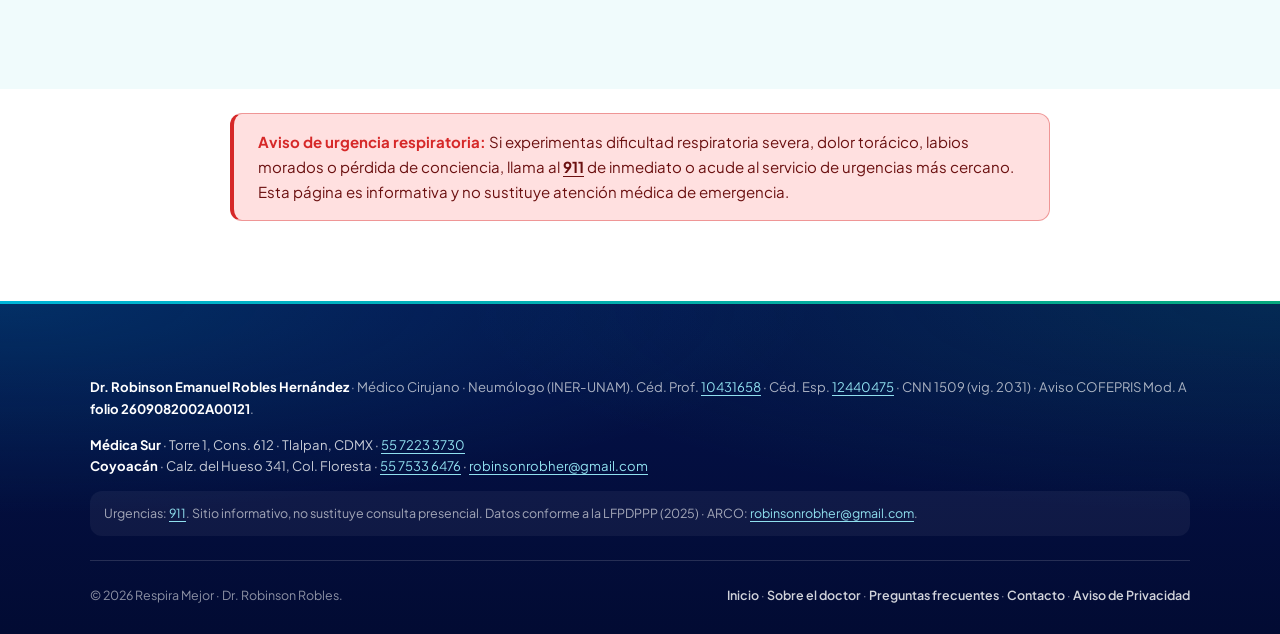
==== commit 5dc33f89: "feat(apnea): precio $4,500 de poligrafia visible y quita el rotulo "a domicilio" - precio $4,500 en " ====
--- a/apnea-del-sueno/index.html
+++ b/apnea-del-sueno/index.html
@@ -12,7 +12,7 @@
   <meta name="viewport" content="width=device-width, initial-scale=1.0, viewport-fit=cover">
 
   <title>Apnea del Sueño en CDMX | Diagnóstico y CPAP — Dr. Robinson Robles</title>
-  <meta name="description" content="¿Roncas y amaneces cansado? Diagnóstico de apnea del sueño en CDMX con poligrafía respiratoria a domicilio y titulación de CPAP. Valoración con el Dr. Robinson Robles, neumólogo del INER y Médica Sur.">
+  <meta name="description" content="¿Roncas y amaneces cansado? Diagnóstico de apnea del sueño en CDMX con poligrafía respiratoria y titulación de CPAP. Valoración con el Dr. Robinson Robles, neumólogo del INER y Médica Sur. Estudio desde $4,500.">
   <meta name="author" content="Dr. Robinson Emanuel Robles Hernández">
   <meta name="robots" content="noindex, follow, max-image-preview:large">
   <meta name="theme-color" content="#023e8a" media="(prefers-color-scheme: light)">
@@ -31,7 +31,7 @@
   <meta property="og:type" content="website">
   <meta property="og:site_name" content="Respira Mejor">
   <meta property="og:title" content="Apnea del Sueño en CDMX | Diagnóstico y CPAP — Dr. Robinson Robles">
-  <meta property="og:description" content="Diagnóstico de apnea del sueño con poligrafía respiratoria a domicilio y titulación de CPAP. Valoración con un neumólogo del INER y Médica Sur.">
+  <meta property="og:description" content="Diagnóstico de apnea del sueño con poligrafía respiratoria y titulación de CPAP. Valoración con un neumólogo del INER y Médica Sur.">
   <meta property="og:url" content="https://respiramejorcdmx.mx/apnea-del-sueno/">
   <meta property="og:locale" content="es_MX">
   <meta property="og:image" content="https://respiramejorcdmx.mx/images/og-apnea.jpg">
@@ -42,7 +42,7 @@
 
   <meta name="twitter:card" content="summary_large_image">
   <meta name="twitter:title" content="Apnea del Sueño en CDMX | Diagnóstico y CPAP — Dr. Robinson Robles">
-  <meta name="twitter:description" content="Diagnóstico de apnea del sueño con poligrafía respiratoria a domicilio y titulación de CPAP.">
+  <meta name="twitter:description" content="Diagnóstico de apnea del sueño con poligrafía respiratoria y titulación de CPAP. Estudio desde $4,500.">
   <meta name="twitter:image" content="https://respiramejorcdmx.mx/images/og-apnea.jpg">
 
   <link rel="icon" type="image/svg+xml" href="../images/favicon.svg">
@@ -123,10 +123,12 @@
         "@type": "FAQPage",
         "@id": "https://respiramejorcdmx.mx/apnea-del-sueno/#faq",
         "mainEntity": [
-          { "@type": "Question", "name": "¿Cómo se diagnostica la apnea del sueño?", "acceptedAnswer": { "@type": "Answer", "text": "Se inicia con una valoración clínica y cuestionarios de tamizaje (STOP-Bang, Epworth). El diagnóstico se confirma con una poligrafía respiratoria, que en muchos casos puede realizarse en tu domicilio, o con polisomnografía cuando el caso lo amerita. El resultado se expresa en el índice de apnea-hipopnea (IAH)." } },
-          { "@type": "Question", "name": "¿La poligrafía se hace en casa?", "acceptedAnswer": { "@type": "Answer", "text": "En la mayoría de los casos sí: es un estudio domiciliario que registra tu respiración, ronquido y oxigenación mientras duermes en tu propia cama. La polisomnografía en laboratorio se reserva para casos seleccionados." } },
+          { "@type": "Question", "name": "¿Cómo se diagnostica la apnea del sueño?", "acceptedAnswer": { "@type": "Answer", "text": "Se inicia con una valoración clínica y cuestionarios de tamizaje (STOP-Bang, Epworth). El diagnóstico se confirma con una poligrafía respiratoria, o con polisomnografía cuando el caso lo amerita. El resultado se expresa en el índice de apnea-hipopnea (IAH)." } },
+          { "@type": "Question", "name": "¿Cuánto cuesta el estudio de poligrafía?", "acceptedAnswer": { "@type": "Answer", "text": "La poligrafía respiratoria cuesta $4,500 MXN e incluye la interpretación del especialista (índice apnea-hipopnea). Es atención particular y trabaja con las principales aseguradoras de gastos médicos mayores; verifique su cobertura antes de la cita." } },
+          { "@type": "Question", "name": "¿La poligrafía se hace en casa?", "acceptedAnswer": { "@type": "Answer", "text": "En la mayoría de los casos sí: registra tu respiración, ronquido y oxigenación mientras duermes, lo que suele dar un sueño más representativo. La polisomnografía en laboratorio se reserva para casos seleccionados." } },
           { "@type": "Question", "name": "¿Qué es el CPAP y necesito uno de por vida?", "acceptedAnswer": { "@type": "Answer", "text": "El CPAP es un dispositivo que mantiene la vía aérea abierta con presión de aire durante el sueño; es el tratamiento de referencia para la apnea moderada a grave. La necesidad y duración dependen de la severidad y de medidas como el control de peso. El plan se individualiza y se ajusta en seguimiento." } },
-          { "@type": "Question", "name": "¿Qué riesgos tiene no tratar la apnea?", "acceptedAnswer": { "@type": "Answer", "text": "La apnea del sueño no tratada se asocia a hipertensión arterial, mayor riesgo cardiovascular, somnolencia diurna, accidentes por sueño al volante y deterioro de la calidad de vida. El tratamiento busca reducir esos riesgos." } }
+          { "@type": "Question", "name": "¿Qué riesgos tiene no tratar la apnea?", "acceptedAnswer": { "@type": "Answer", "text": "La apnea del sueño no tratada se asocia a hipertensión arterial, mayor riesgo cardiovascular, somnolencia diurna, accidentes por sueño al volante y deterioro de la calidad de vida. El tratamiento busca reducir esos riesgos." } },
+          { "@type": "Question", "name": "¿Dónde se realiza la valoración?", "acceptedAnswer": { "@type": "Answer", "text": "En dos consultorios al sur de la CDMX: Médica Sur (Torre 1, Consultorio 612, Puente de Piedra 150, Tlalpan, C.P. 14050) y Coyoacán (Calz. del Hueso 341, Col. Floresta, C.P. 14310). La valoración y el seguimiento son presenciales o por teleconsulta." } }
         ]
       }
     ]
@@ -220,20 +222,26 @@
           </p>
 
           <ul class="promo-trust">
-            <li><svg viewBox="0 0 24 24" fill="currentColor" aria-hidden="true"><path d="M9 16.17 4.83 12l-1.42 1.41L9 19 21 7l-1.41-1.41z"/></svg> <span><b>Poligrafía a domicilio</b> (estudio del sueño) · duermes en tu cama</span></li>
+            <li><svg viewBox="0 0 24 24" fill="currentColor" aria-hidden="true"><path d="M9 16.17 4.83 12l-1.42 1.41L9 19 21 7l-1.41-1.41z"/></svg> <span><b>Poligrafía respiratoria</b> · estudio del sueño con interpretación del especialista</span></li>
             <li><svg viewBox="0 0 24 24" fill="currentColor" aria-hidden="true"><path d="M9 16.17 4.83 12l-1.42 1.41L9 19 21 7l-1.41-1.41z"/></svg> <span>Diagnóstico según guías <b>AASM</b></span></li>
             <li><svg viewBox="0 0 24 24" fill="currentColor" aria-hidden="true"><path d="M9 16.17 4.83 12l-1.42 1.41L9 19 21 7l-1.41-1.41z"/></svg> <span>Ajuste y seguimiento del <b>CPAP</b> (mascarilla con aire a presión)</span></li>
           </ul>
-        </div>
-
-        <aside class="offer-card" aria-label="Estudio de sueño a domicilio">
+
+          <div class="promo-doctor">
+            <img class="promo-doctor__photo" src="../images/dr-robles-landing.jpg" alt="Dr. Robinson Robles, neumólogo y medicina del sueño en Médica Sur" width="96" height="96" loading="lazy" decoding="async">
+            <p class="promo-doctor__id"><b>Dr. Robinson Robles</b><span>Neumólogo · Medicina del sueño · INER / Médica Sur</span></p>
+          </div>
+        </div>
+
+        <aside class="offer-card" aria-label="Estudio de poligrafía respiratoria">
           <span class="offer-card__tag">Estudio de sueño</span>
-          <p class="offer-card__title">Poligrafía respiratoria a domicilio</p>
-          <p class="offer-card__note">Registra tu respiración, ronquido y oxígeno mientras duermes —en tu propia cama.</p>
+          <p class="offer-card__title">Poligrafía respiratoria</p>
+          <p class="offer-card__price"><b>$4,500</b> <small>MXN · estudio de poligrafía</small></p>
+          <p class="offer-card__note">Registra tu respiración, ronquido y oxígeno mientras duermes, con interpretación del especialista.</p>
 
           <ul class="offer-card__list offer-card__list--checks">
-            <li>Estudio del sueño sin salir de casa</li>
             <li>Diagnóstico según guías AASM (medicina del sueño)</li>
+            <li>Resultado explicado en consulta (índice IAH)</li>
             <li>Ajuste y seguimiento del CPAP</li>
           </ul>
 
@@ -241,8 +249,18 @@
             Agendar valoración
             <svg viewBox="0 0 24 24" fill="none" stroke="currentColor" stroke-width="2" stroke-linecap="round" stroke-linejoin="round" aria-hidden="true"><path d="M5 12h14M13 6l6 6-6 6"/></svg>
           </button>
-          <p class="offer-card__fineprint">Te confirmo costos y preparación al agendar.</p>
+          <p class="offer-card__fineprint">Atención particular. Te confirmo la preparación del estudio al agendar.</p>
         </aside>
+      </div>
+    </section>
+
+    <!-- ===== Métricas de confianza ===== -->
+    <section class="promo-stats" aria-label="Trayectoria del Dr. Robinson Robles">
+      <div class="promo-stats__inner">
+        <div class="promo-stats__cell"><b>10<small>+</small></b><span>Años de experiencia</span></div>
+        <div class="promo-stats__cell"><b>131</b><span>Reseñas verificadas</span></div>
+        <div class="promo-stats__cell"><b>4.9<small>★</small></b><span>Calificación promedio</span></div>
+        <div class="promo-stats__cell"><b>98<small>%</small></b><span>Recomiendan al doctor</span></div>
       </div>
     </section>
 
@@ -282,7 +300,7 @@
 
         <ol class="steps">
           <li class="step"><div class="step__n">1</div><h3>Tamizaje</h3><p>Valoración clínica y cuestionarios de riesgo (STOP-Bang y Epworth) para estimar tu riesgo.</p></li>
-          <li class="step"><div class="step__n">2</div><h3>Poligrafía</h3><p>Estudio del sueño en tu domicilio: registra tu respiración, ronquido y oxígeno mientras duermes.</p></li>
+          <li class="step"><div class="step__n">2</div><h3>Poligrafía</h3><p>Estudio del sueño que registra tu respiración, ronquido y oxígeno mientras duermes.</p></li>
           <li class="step"><div class="step__n">3</div><h3>Diagnóstico</h3><p>Se calcula el índice apnea-hipopnea (IAH) —cuántas pausas de respiración tienes por hora— y se clasifica la gravedad, explicado en consulta.</p></li>
           <li class="step"><div class="step__n">4</div><h3>Tratamiento</h3><p>Ajuste del CPAP/APAP según la gravedad, cambios en el estilo de vida y seguimiento de cómo lo usas.</p></li>
         </ol>
@@ -294,17 +312,49 @@
       <div class="promo-wrap">
         <div class="promo-head promo-head--center">
           <p class="atmen-kicker">Pago y cobertura</p>
-          <h2 id="precios-title">Trabajo con tu <em>aseguradora.</em></h2>
-          <p>Atención por reembolso o pago directo. Te confirmo el costo del estudio y la valoración al agendar.</p>
-        </div>
-
-        <div class="risk-note" style="margin-top:8px;">
+          <h2 id="precios-title">Precio claro, <em>sin sorpresas.</em></h2>
+          <p>Atención particular (efectivo, tarjeta y transferencia). Trabaja con las principales aseguradoras de gastos médicos mayores.</p>
+        </div>
+
+        <table class="price-table">
+          <caption>Precio en MXN. Te confirmo la preparación del estudio al agendar.</caption>
+          <thead><tr><th>Servicio</th><th>Precio</th></tr></thead>
+          <tbody>
+            <tr class="is-feature">
+              <td>Poligrafía respiratoria<br><small>Estudio del sueño + interpretación del especialista (índice IAH)</small></td>
+              <td><span class="price-amt">$4,500</span></td>
+            </tr>
+          </tbody>
+        </table>
+
+        <div class="risk-note" style="margin-top:18px;">
           <b>Aseguradoras con las que trabaja el consultorio</b>
           <div class="insurers">
             <span>GNP</span><span>AXA</span><span>MetLife</span><span>Bupa</span><span>Allianz</span><span>Seguros Monterrey</span><span>Zurich</span><span>MAPFRE</span><span>Atlas</span>
           </div>
           <p>Recomendamos verificar cobertura con tu aseguradora antes de la cita.</p>
         </div>
+      </div>
+    </section>
+
+    <!-- ===== Reseñas ===== -->
+    <section class="promo-section promo-section--cloud" aria-labelledby="resenas-title">
+      <div class="promo-wrap">
+        <div class="promo-head promo-head--center">
+          <p class="atmen-kicker">Reseñas verificadas</p>
+          <h2 id="resenas-title">Lo que dicen <em>sus pacientes.</em></h2>
+          <p>4.9 de 5 · 131 reseñas verificables en Doctoralia. Sin curaduría.</p>
+        </div>
+
+        <p class="t-hint" aria-hidden="true">Desliza para ver más <span>→</span></p>
+        <div class="testimonials-grid">
+          <figure class="t-card"><span class="t-card__quote-mark" aria-hidden="true">”</span><blockquote class="t-card__quote">"Excelente explicación del estado de salud de mi papá; le realizó un ultrasonido en la consulta que ayudó muchísimo a detectar su enfermedad."</blockquote><figcaption class="t-card__meta"><span class="t-card__avatar" aria-hidden="true">VV</span><div><span class="t-card__name">Víctor Vargas</span><span class="t-card__date">Doctoralia · verificada</span></div></figcaption></figure>
+          <figure class="t-card"><span class="t-card__quote-mark" aria-hidden="true">”</span><blockquote class="t-card__quote">"Muy preparado, inteligente, y sus pacientes le importan. Notable su enfoque integral."</blockquote><figcaption class="t-card__meta"><span class="t-card__avatar t-card__avatar--leaf" aria-hidden="true">AA</span><div><span class="t-card__name">A. A.</span><span class="t-card__date">Doctoralia · verificada</span></div></figcaption></figure>
+          <figure class="t-card"><span class="t-card__quote-mark" aria-hidden="true">”</span><blockquote class="t-card__quote">"Se toma su tiempo para explicar; desde el primer trato genera confianza."</blockquote><figcaption class="t-card__meta"><span class="t-card__avatar" aria-hidden="true">AL</span><div><span class="t-card__name">Alejandra</span><span class="t-card__date">Doctoralia · verificada</span></div></figcaption></figure>
+          <figure class="t-card"><span class="t-card__quote-mark" aria-hidden="true">”</span><blockquote class="t-card__quote">"Excelente trato y manejo del paciente, profesionalismo y ética."</blockquote><figcaption class="t-card__meta"><span class="t-card__avatar t-card__avatar--leaf" aria-hidden="true">AS</span><div><span class="t-card__name">Abraham Solís</span><span class="t-card__date">Doctoralia · verificada</span></div></figcaption></figure>
+          <figure class="t-card"><span class="t-card__quote-mark" aria-hidden="true">”</span><blockquote class="t-card__quote">"Empático, preocupado realmente por su paciente incluso antes de conocerlo."</blockquote><figcaption class="t-card__meta"><span class="t-card__avatar" aria-hidden="true">CM</span><div><span class="t-card__name">Carmen Márquez</span><span class="t-card__date">Doctoralia · verificada</span></div></figcaption></figure>
+        </div>
+        <p class="testimonials-source">Reseñas verbatim verificables en el <a href="https://www.doctoralia.com.mx/robinson-robles/neumologo/ciudad-de-mexico" rel="external noopener">perfil del Dr. Robles en Doctoralia</a>.</p>
       </div>
     </section>
 
@@ -315,10 +365,12 @@
         <h2 id="faq-title" class="faq-accordion__h headline">Dudas sobre la <em>apnea del sueño.</em></h2>
       </div>
       <div class="faq-accordion__list" data-faq>
-        <details class="faq-item"><summary><span class="faq-q">¿Cómo se diagnostica la apnea del sueño?</span><span class="faq-chev" aria-hidden="true">+</span></summary><div class="faq-a"><p>Con valoración clínica, cuestionarios de tamizaje (STOP-Bang, Epworth) y un estudio de sueño. La <strong>poligrafía respiratoria</strong> suele realizarse en casa; la polisomnografía (estudio más completo en laboratorio) se reserva para casos seleccionados. El resultado se expresa en el índice apnea-hipopnea (IAH): cuántas pausas de respiración tienes por hora.</p></div></details>
-        <details class="faq-item"><summary><span class="faq-q">¿La poligrafía se hace en mi casa?</span><span class="faq-chev" aria-hidden="true">+</span></summary><div class="faq-a"><p>En la mayoría de los casos sí. Es un estudio domiciliario que registra tu respiración, ronquido y oxigenación mientras duermes en tu propia cama, lo que suele dar un sueño más representativo.</p></div></details>
+        <details class="faq-item"><summary><span class="faq-q">¿Cómo se diagnostica la apnea del sueño?</span><span class="faq-chev" aria-hidden="true">+</span></summary><div class="faq-a"><p>Con valoración clínica, cuestionarios de tamizaje (STOP-Bang, Epworth) y un estudio de sueño. La <strong>poligrafía respiratoria</strong> suele bastar; la polisomnografía (estudio más completo en laboratorio) se reserva para casos seleccionados. El resultado se expresa en el índice apnea-hipopnea (IAH): cuántas pausas de respiración tienes por hora.</p></div></details>
+        <details class="faq-item"><summary><span class="faq-q">¿Cuánto cuesta el estudio de poligrafía?</span><span class="faq-chev" aria-hidden="true">+</span></summary><div class="faq-a"><p>La poligrafía respiratoria cuesta <b>$4,500 MXN</b> e incluye la interpretación del especialista (índice apnea-hipopnea). Es atención particular y trabaja con las principales aseguradoras de gastos médicos mayores; verifica tu cobertura antes de la cita.</p></div></details>
+        <details class="faq-item"><summary><span class="faq-q">¿La poligrafía se hace en mi casa?</span><span class="faq-chev" aria-hidden="true">+</span></summary><div class="faq-a"><p>En la mayoría de los casos sí: registra tu respiración, ronquido y oxigenación mientras duermes, lo que suele dar un sueño más representativo. La polisomnografía en laboratorio se reserva para casos seleccionados.</p></div></details>
         <details class="faq-item"><summary><span class="faq-q">¿Voy a necesitar un CPAP de por vida?</span><span class="faq-chev" aria-hidden="true">+</span></summary><div class="faq-a"><p>El CPAP (mascarilla con aire a presión que mantiene abierta la vía respiratoria al dormir) es el tratamiento de referencia para la apnea moderada a grave. La necesidad y la duración dependen de la gravedad y de medidas como el control de peso. El plan se individualiza y se ajusta en cada seguimiento.</p></div></details>
         <details class="faq-item"><summary><span class="faq-q">¿Qué pasa si no la trato?</span><span class="faq-chev" aria-hidden="true">+</span></summary><div class="faq-a"><p>La apnea no tratada se asocia a hipertensión, mayor riesgo cardiovascular, somnolencia diurna y accidentes por sueño al volante. El tratamiento busca reducir esos riesgos y mejorar tu descanso.</p></div></details>
+        <details class="faq-item"><summary><span class="faq-q">¿Dónde se realiza la valoración?</span><span class="faq-chev" aria-hidden="true">+</span></summary><div class="faq-a"><p>En dos consultorios al sur de la CDMX: <b>Médica Sur</b> — Torre 1, Consultorio 612, Puente de Piedra 150, Tlalpan, C.P. 14050 (a 5 min del Periférico Sur, con valet parking); y <b>Coyoacán</b> — Calz. del Hueso 341, Col. Floresta, C.P. 14310. La valoración y el seguimiento son presenciales o por teleconsulta.</p></div></details>
       </div>
     </section>
 
@@ -436,7 +488,7 @@
 
   <!-- Barra CTA sticky (móvil) -->
   <div class="sticky-cta" role="region" aria-label="Agendar valoración">
-    <div class="sticky-cta__price"><b>Agenda tu valoración de sueño</b><span>Poligrafía a domicilio · con el Dr. Robinson Robles</span></div>
+    <div class="sticky-cta__price"><b>$4,500 · poligrafía respiratoria</b><span>Valoración con el Dr. Robinson Robles</span></div>
     <button type="button" class="btn btn--whatsapp" data-agendar-open aria-haspopup="dialog">Agendar</button>
   </div>
 
